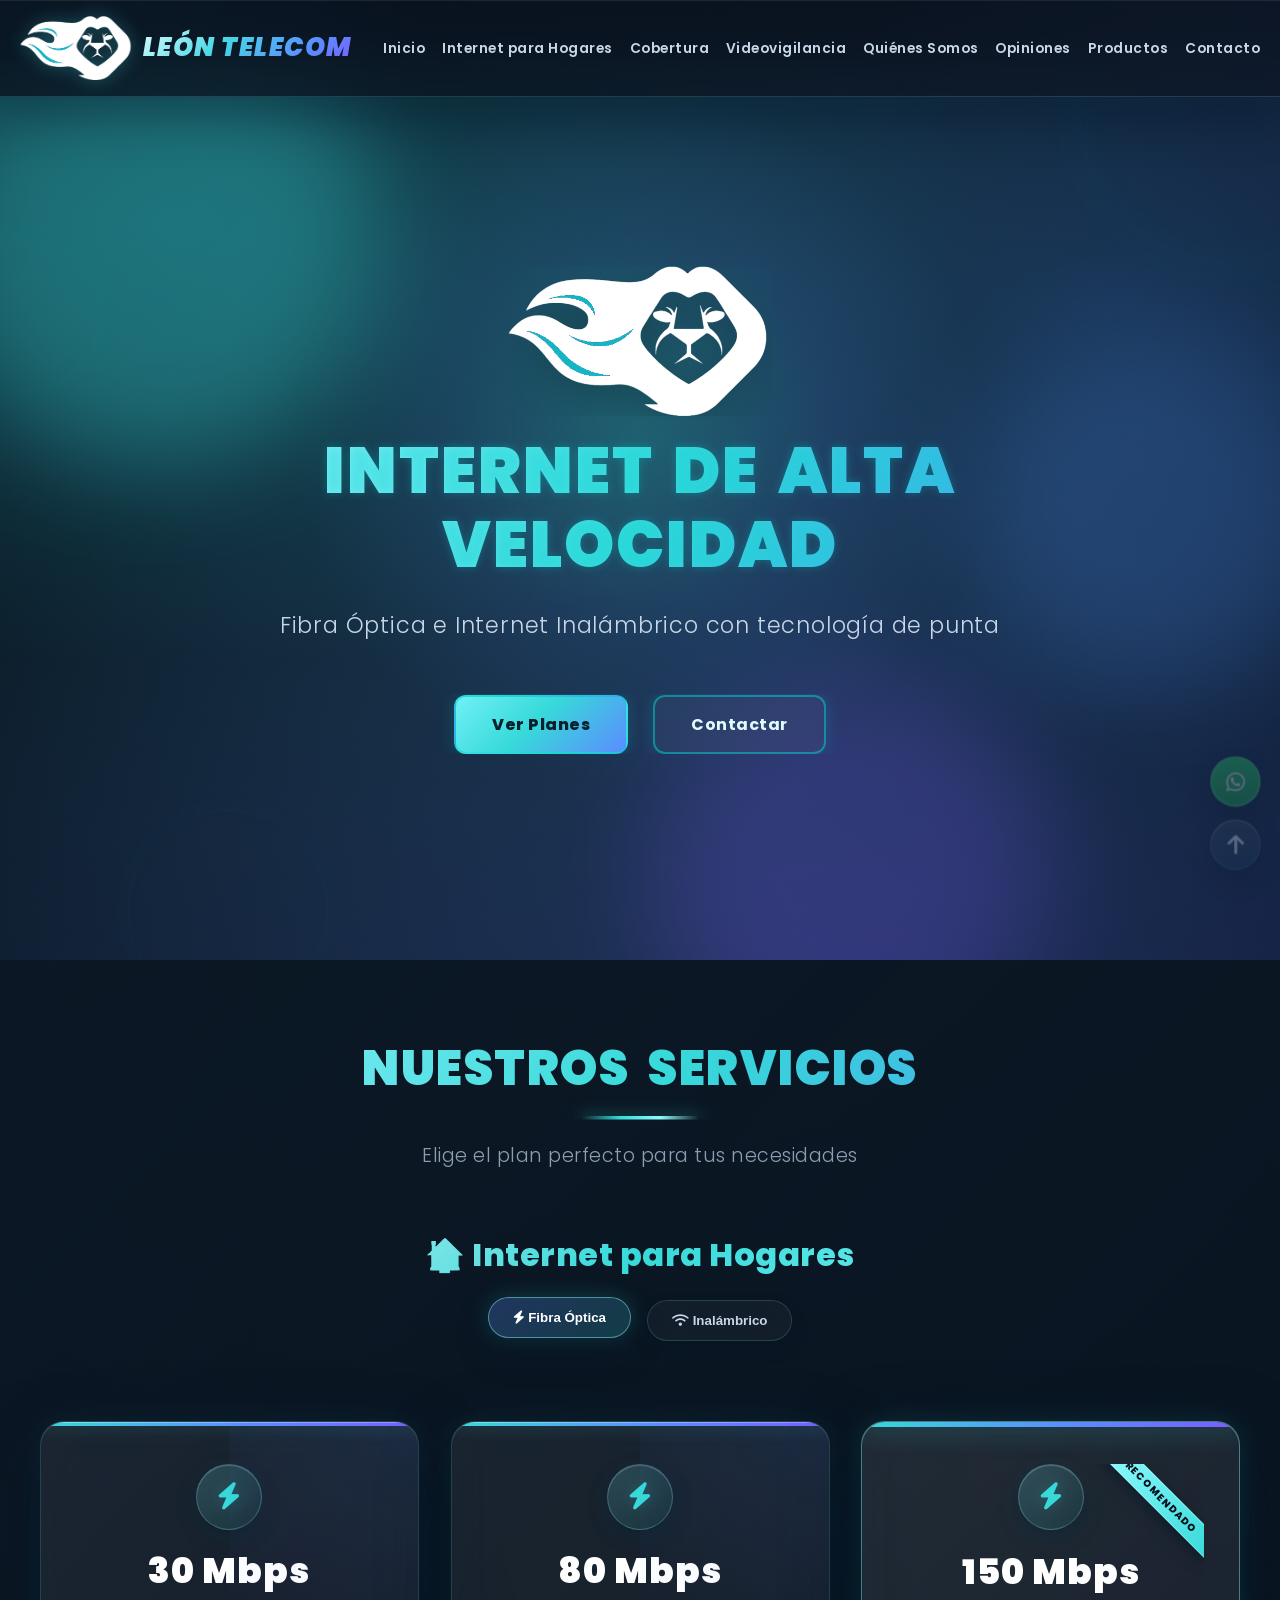
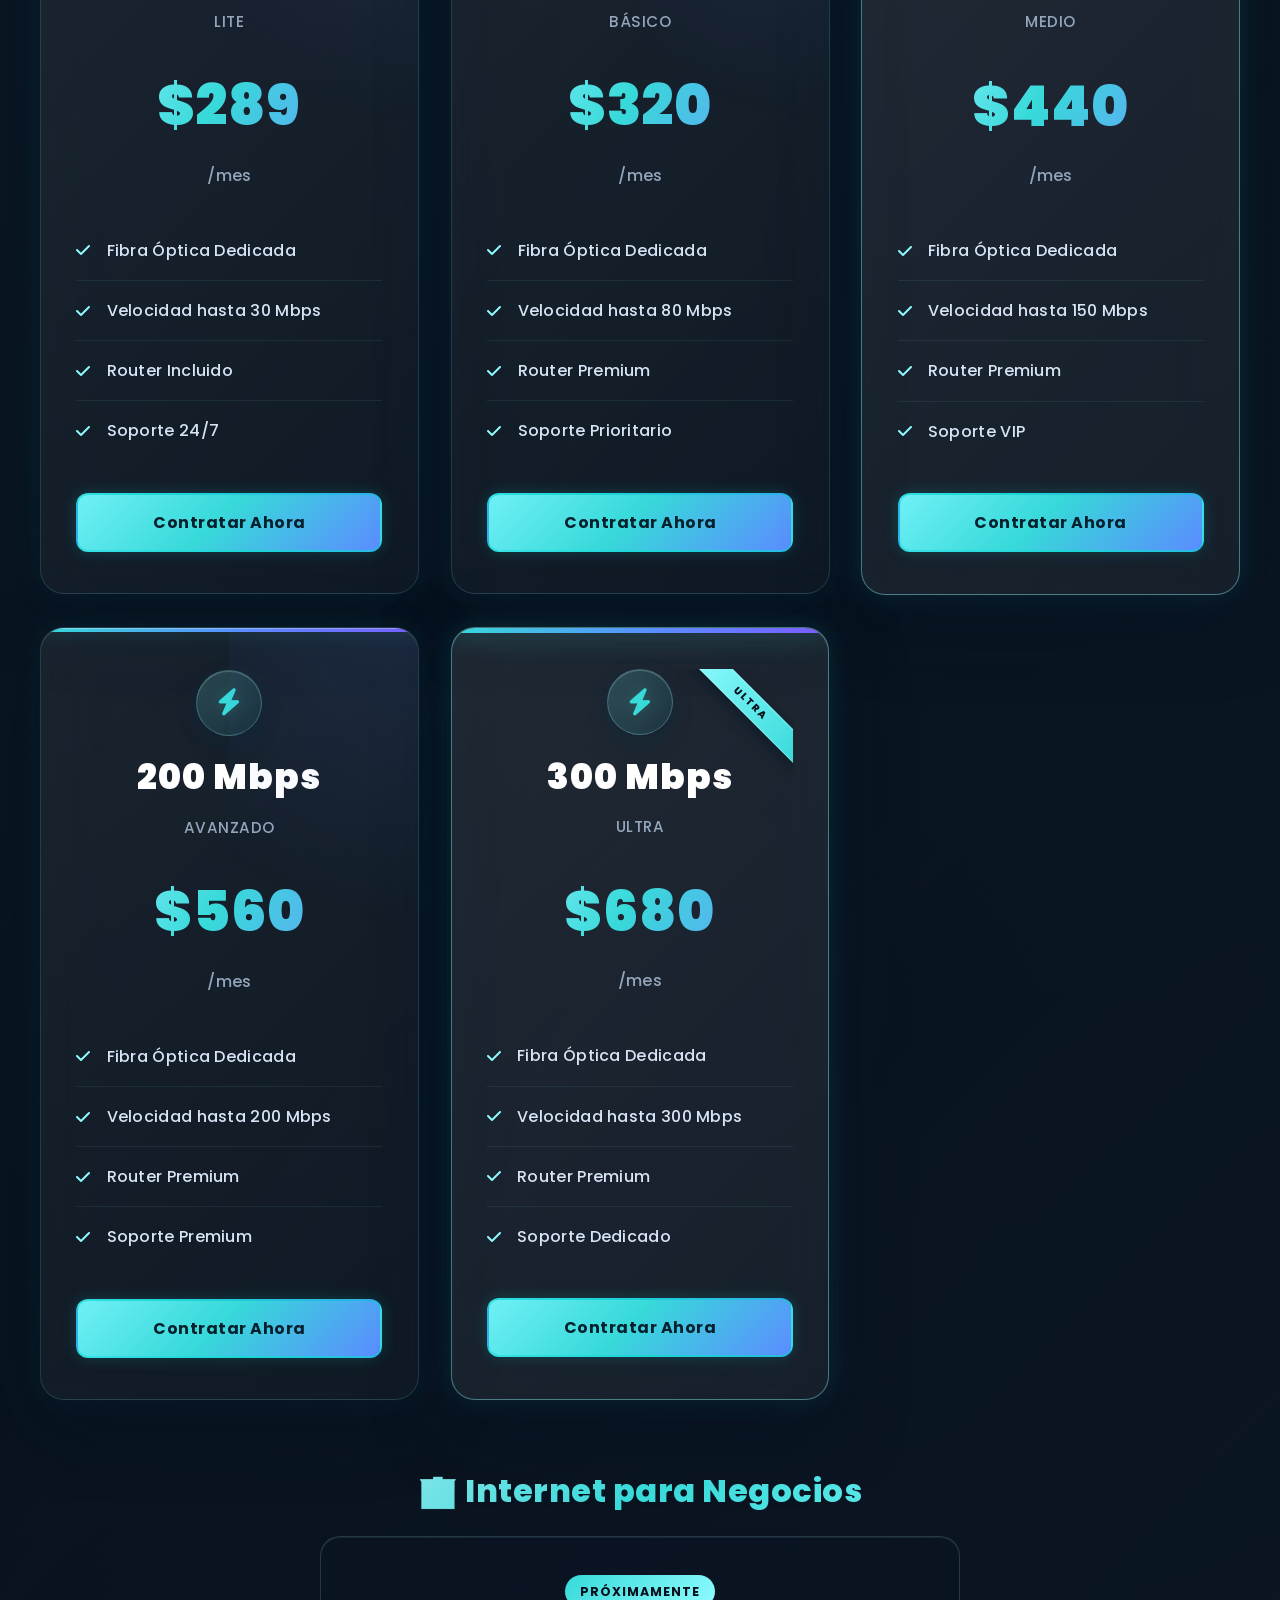
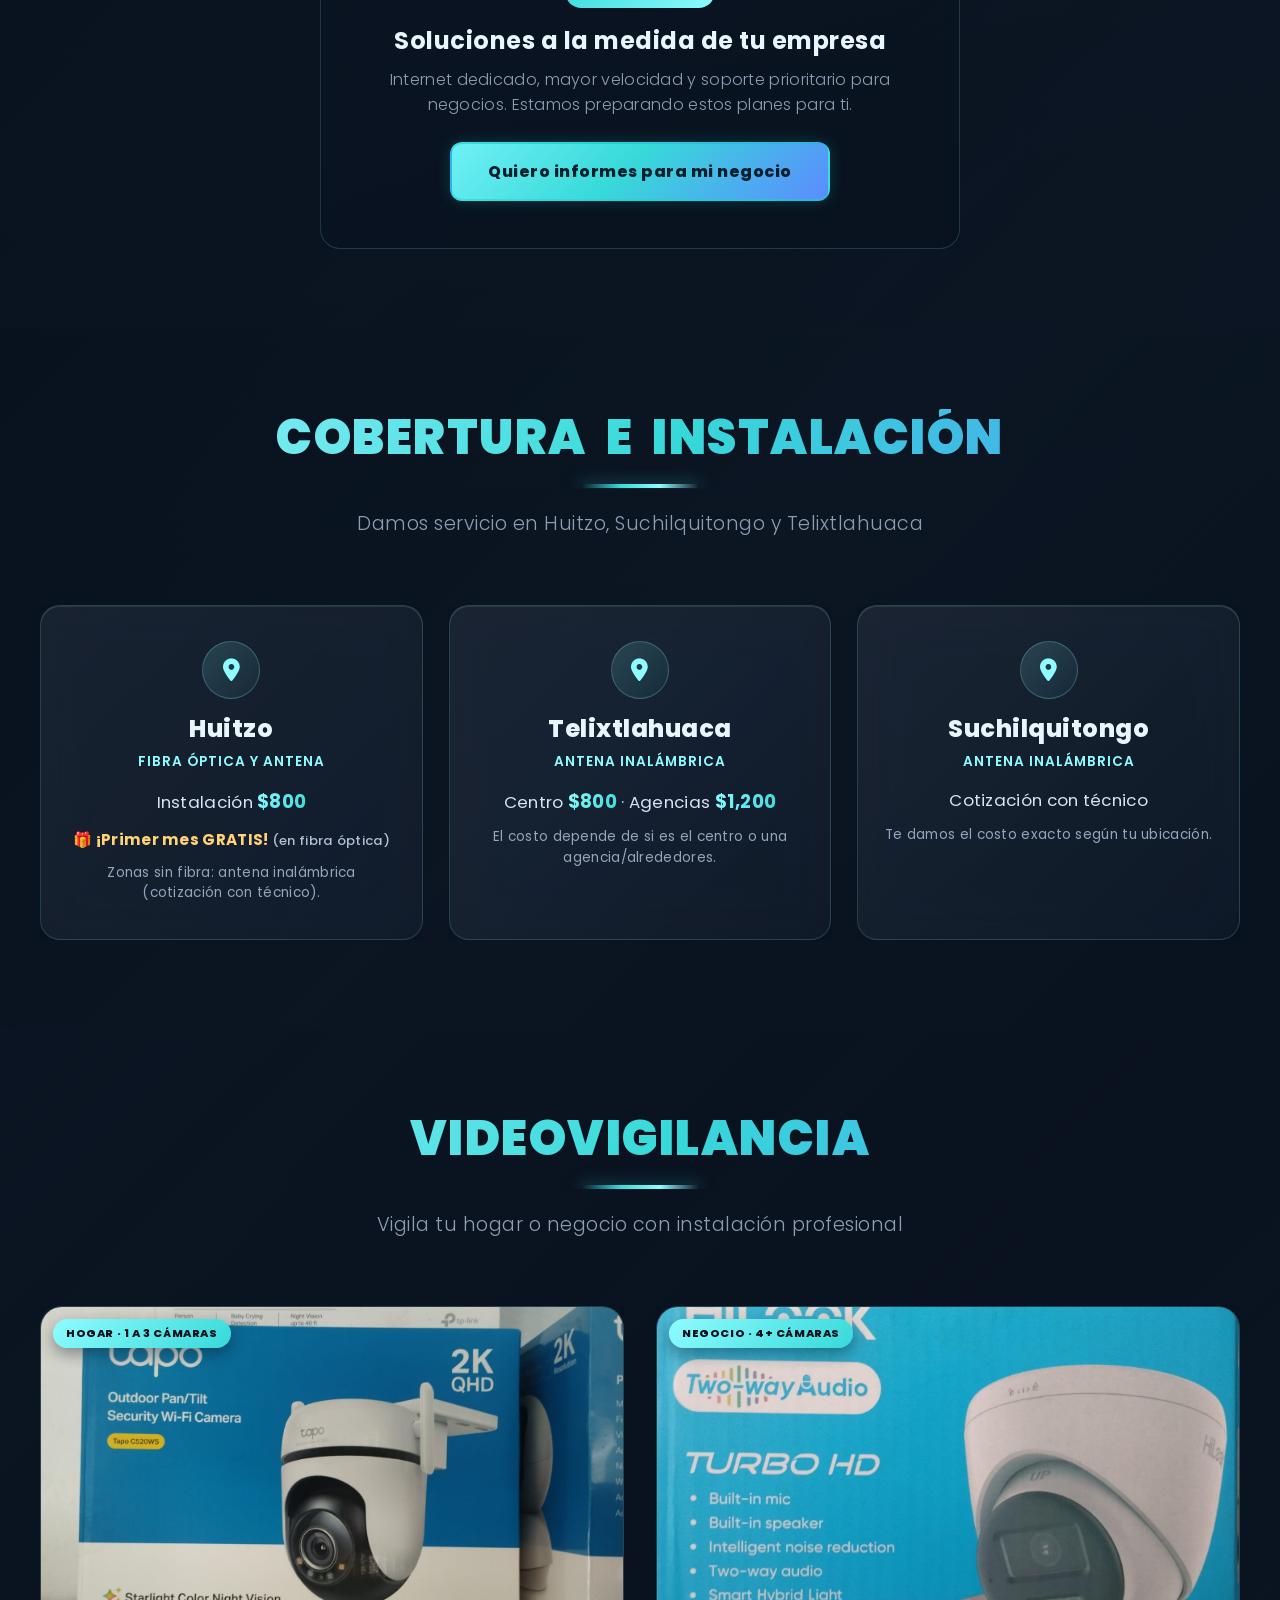
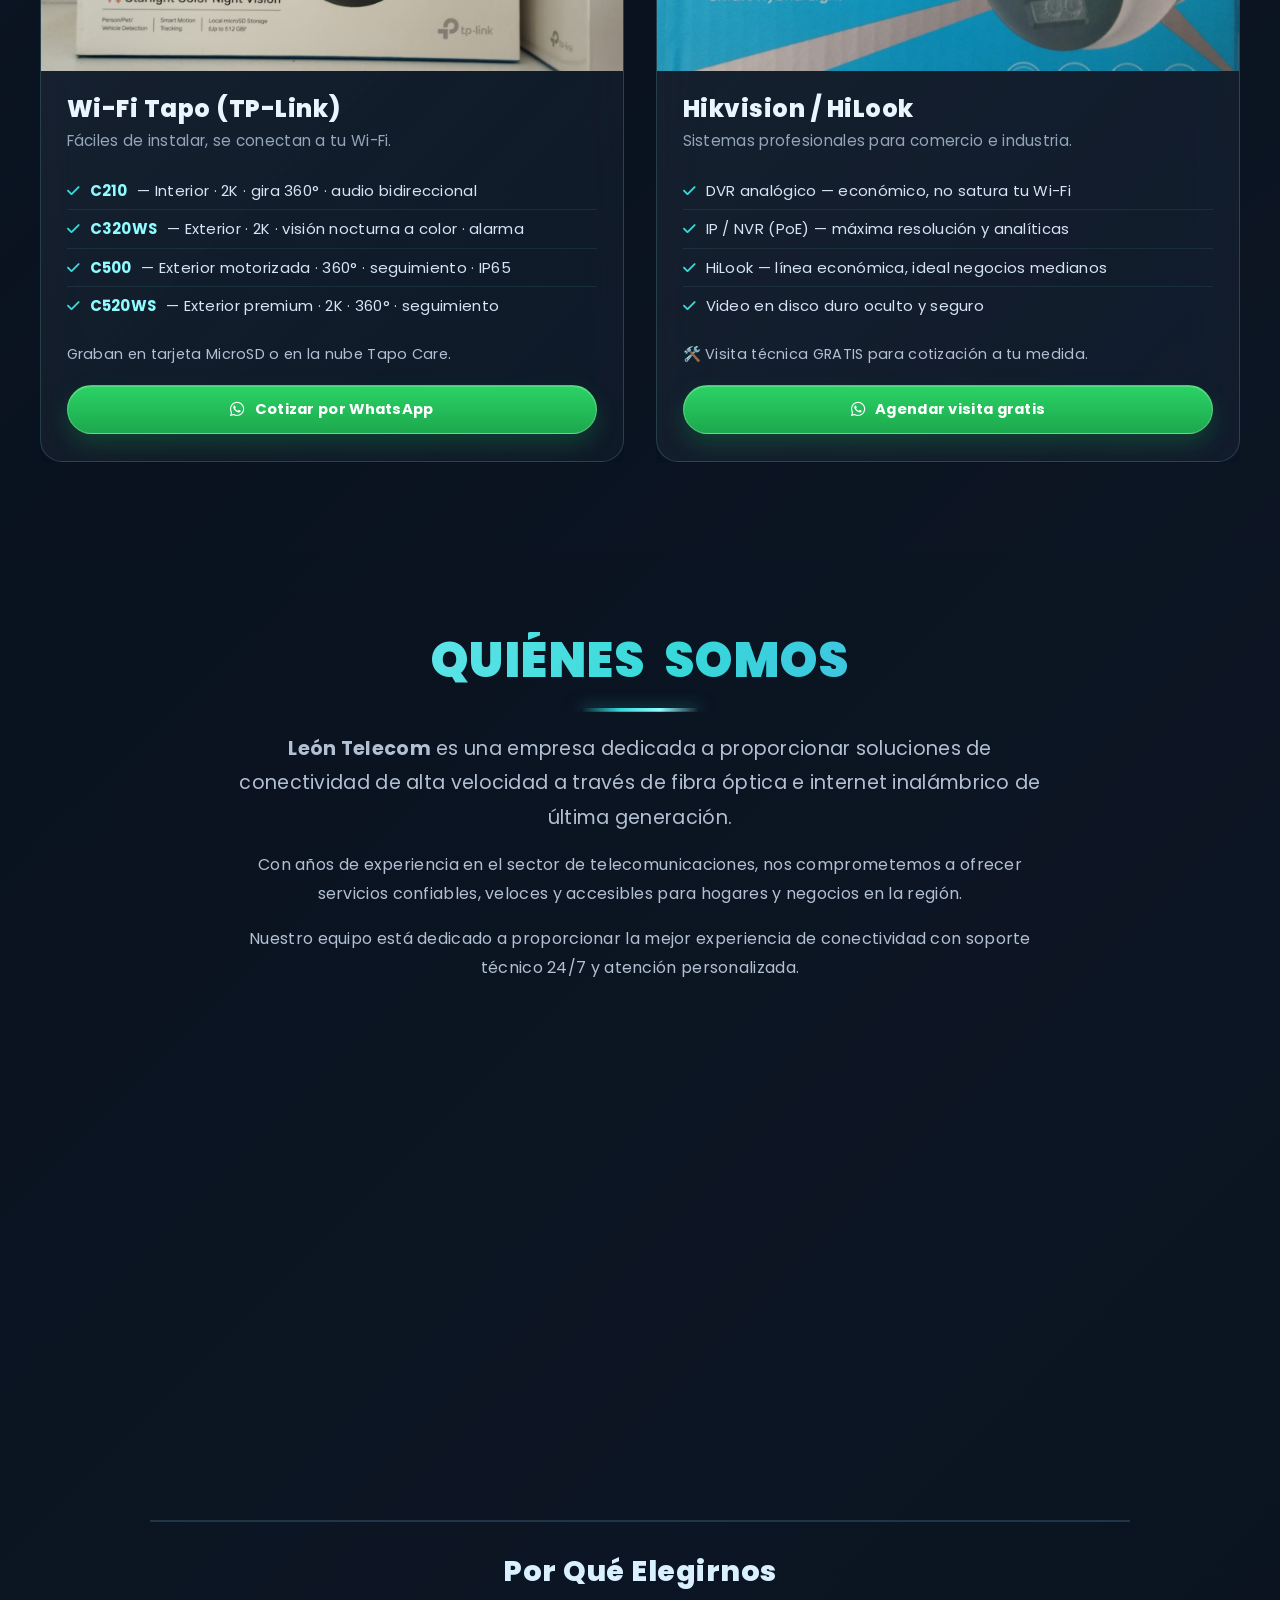
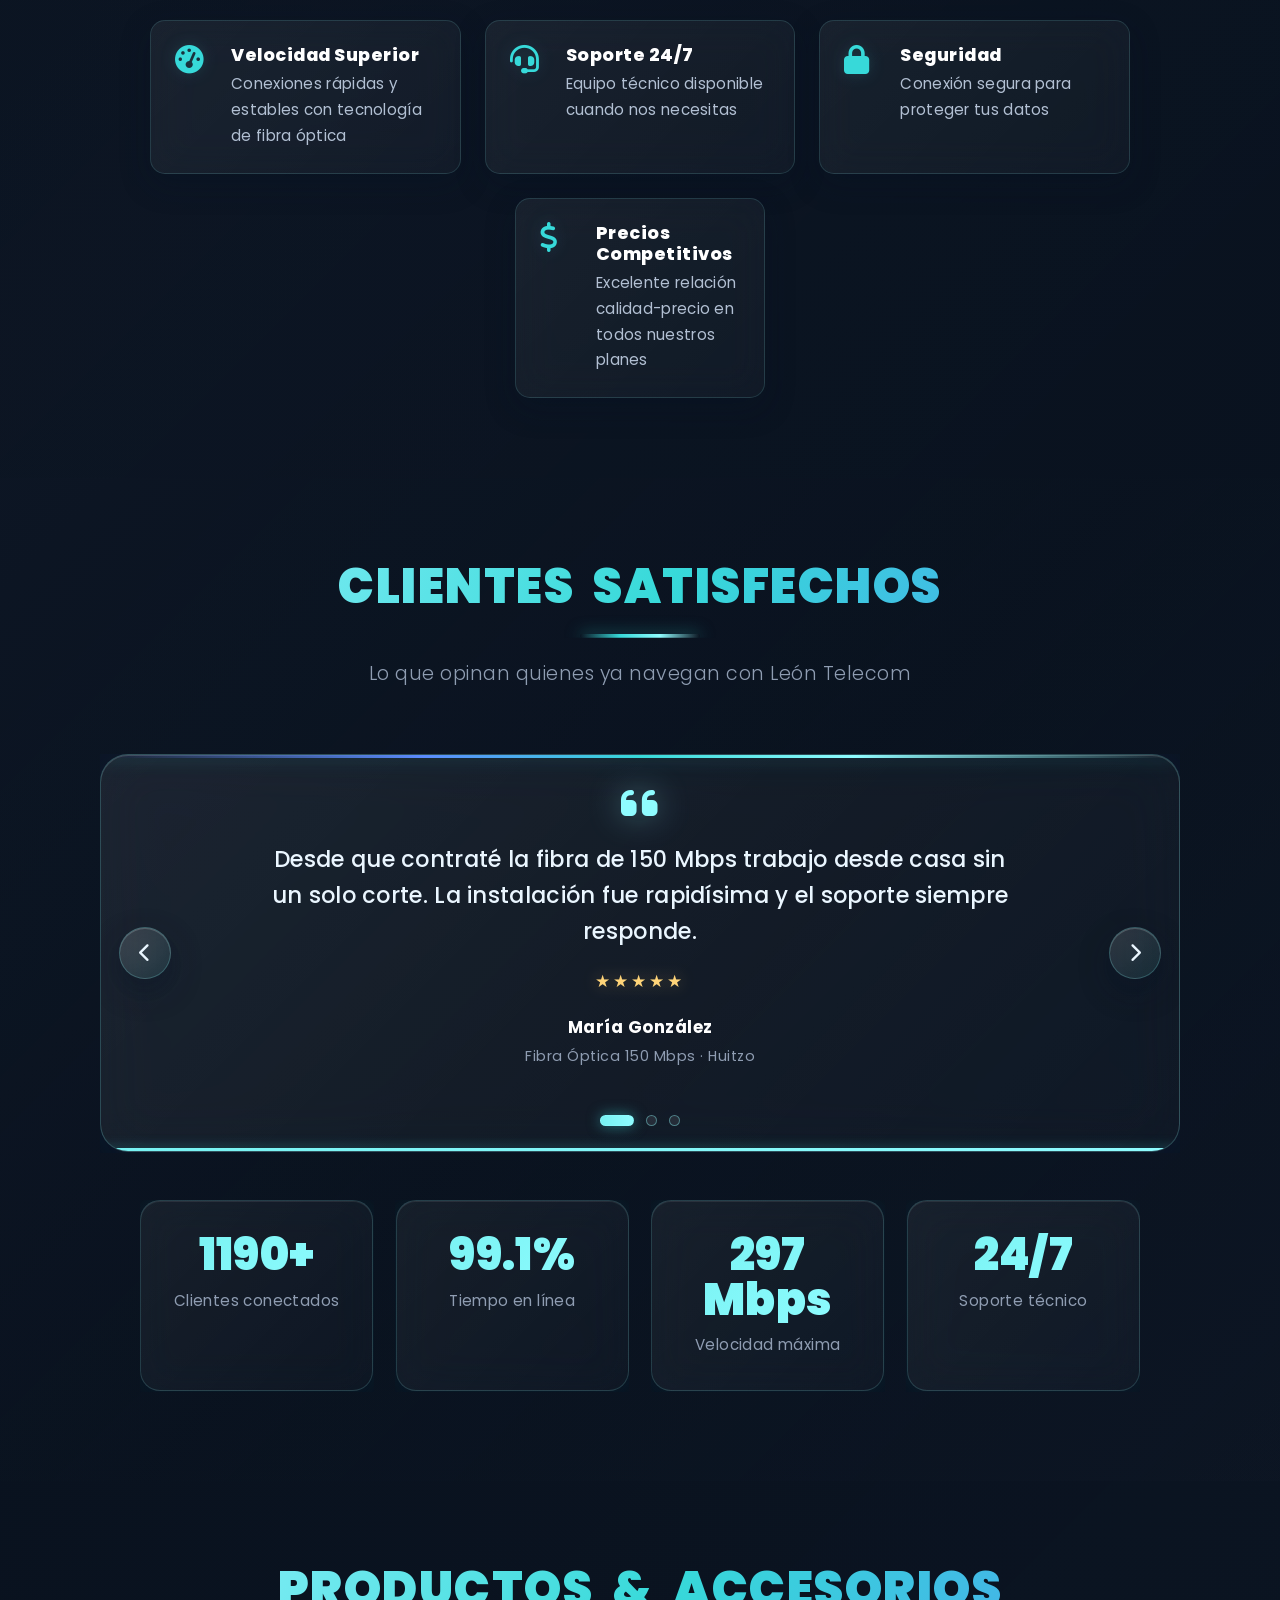
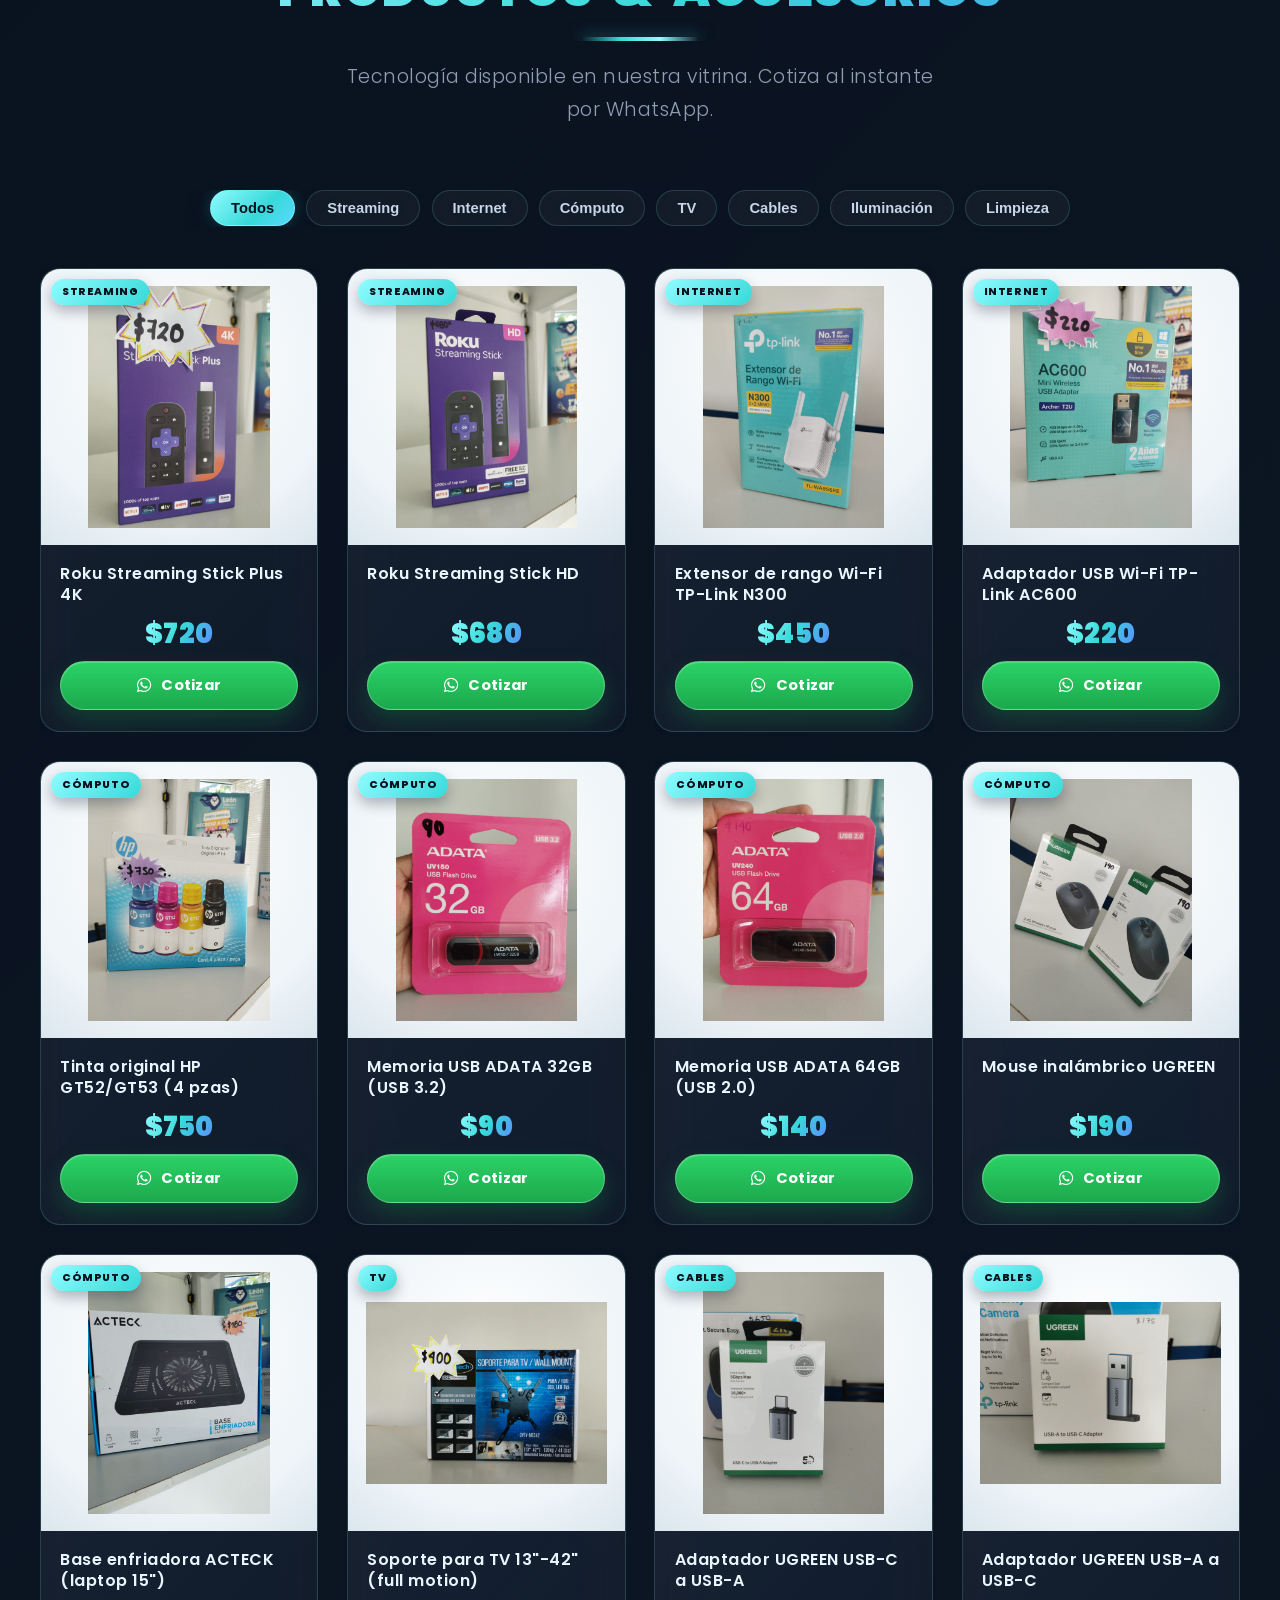
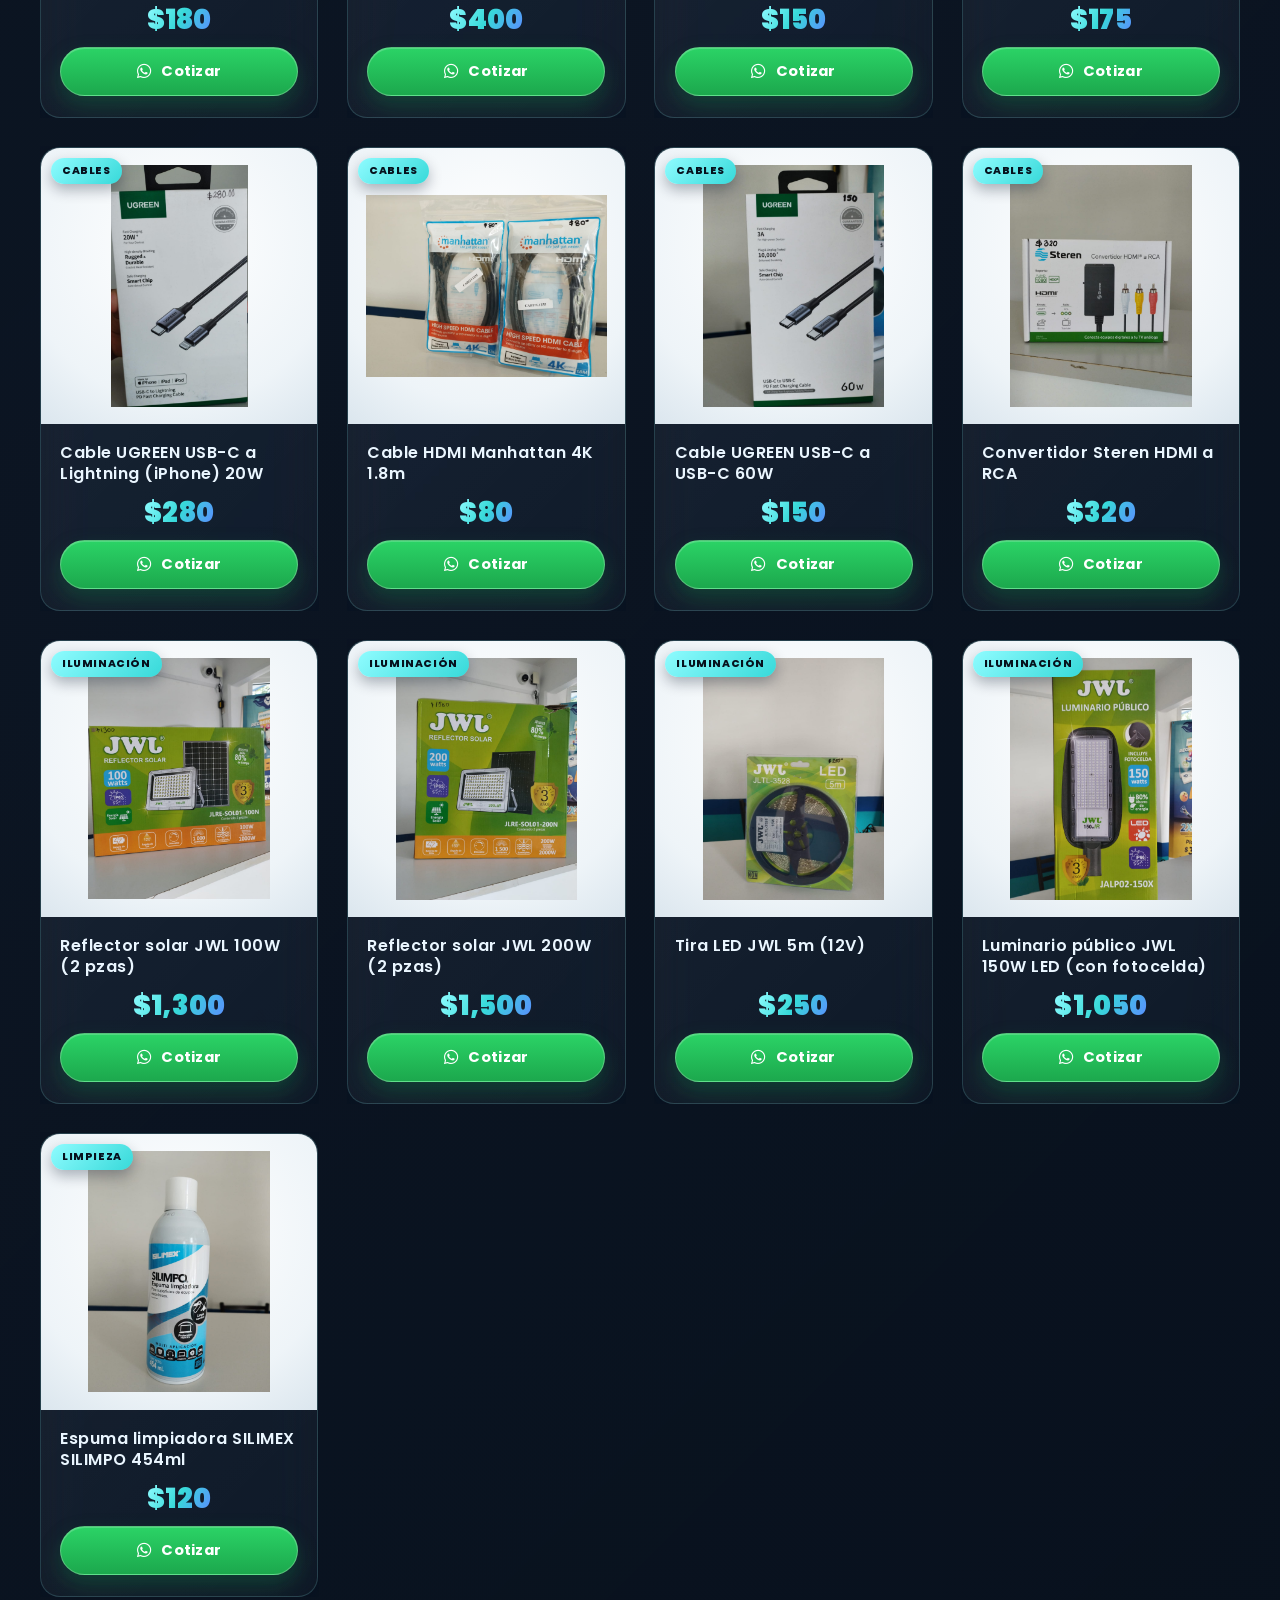
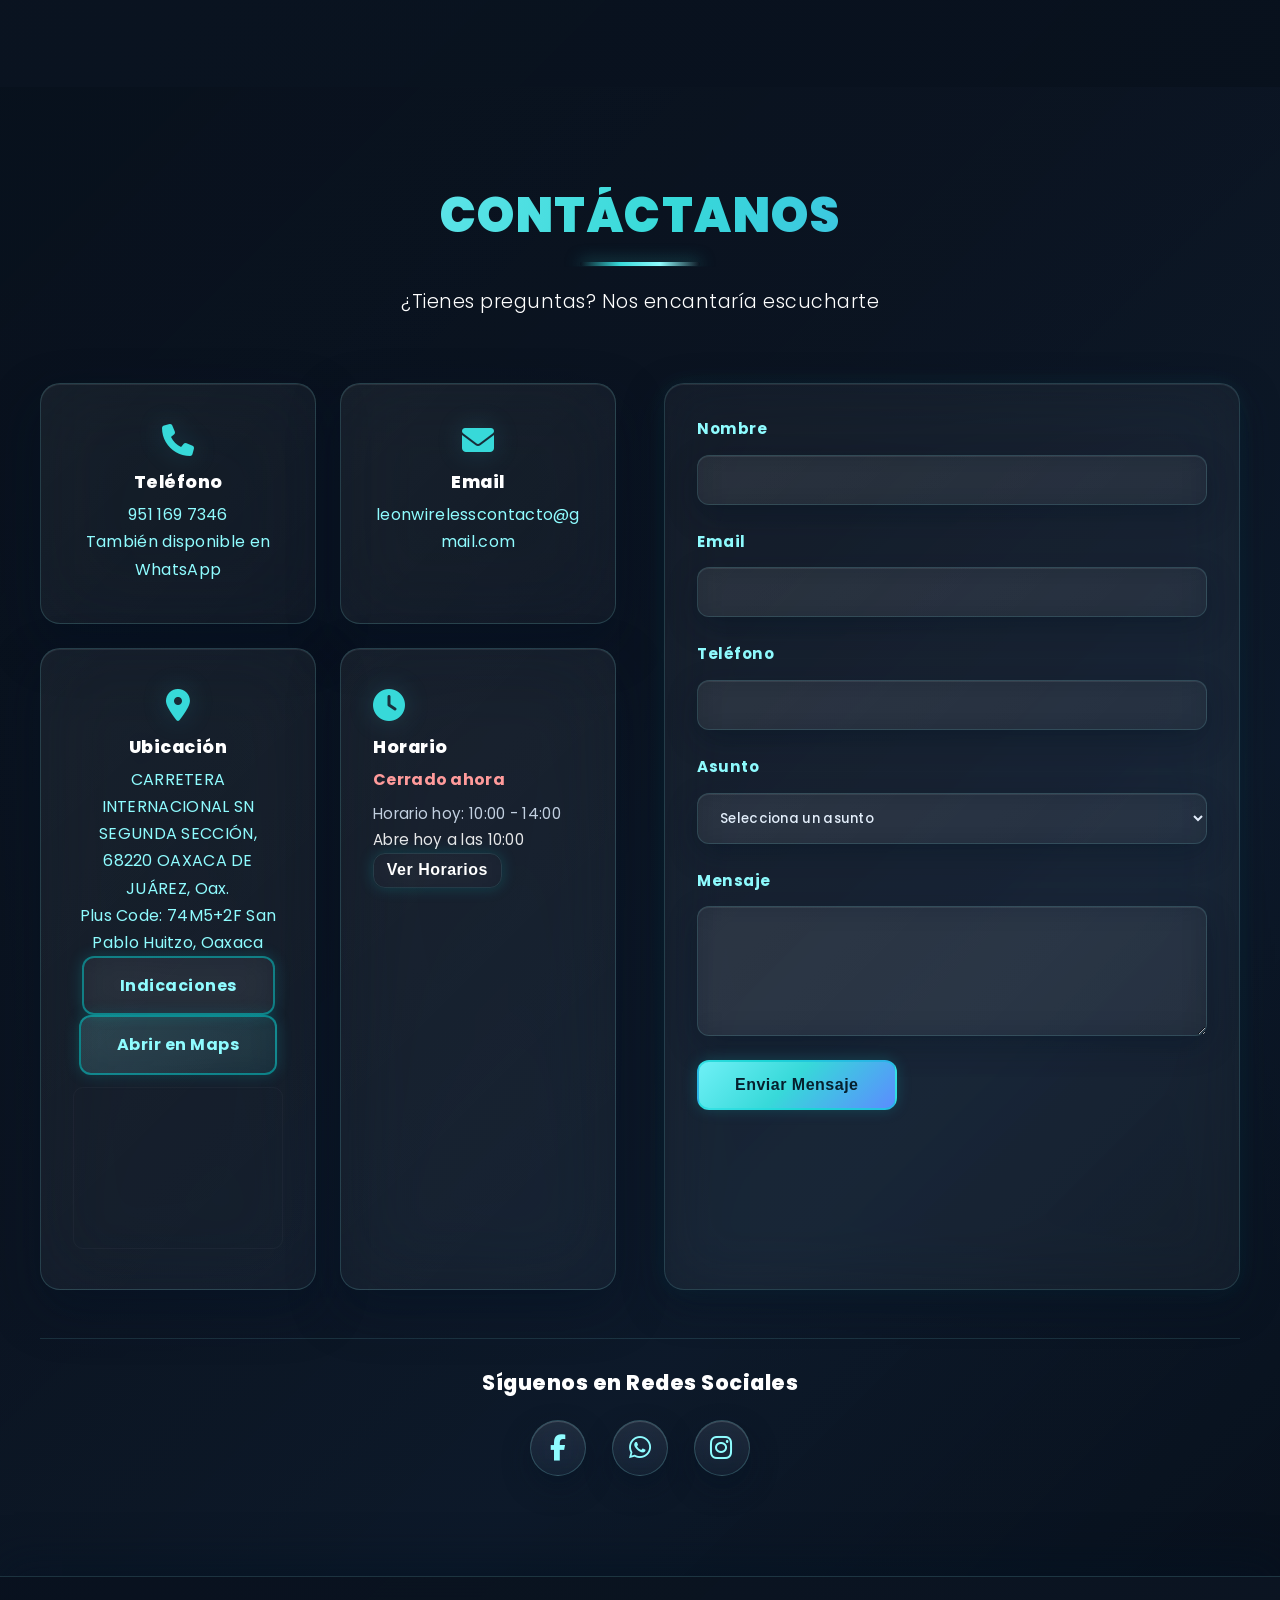
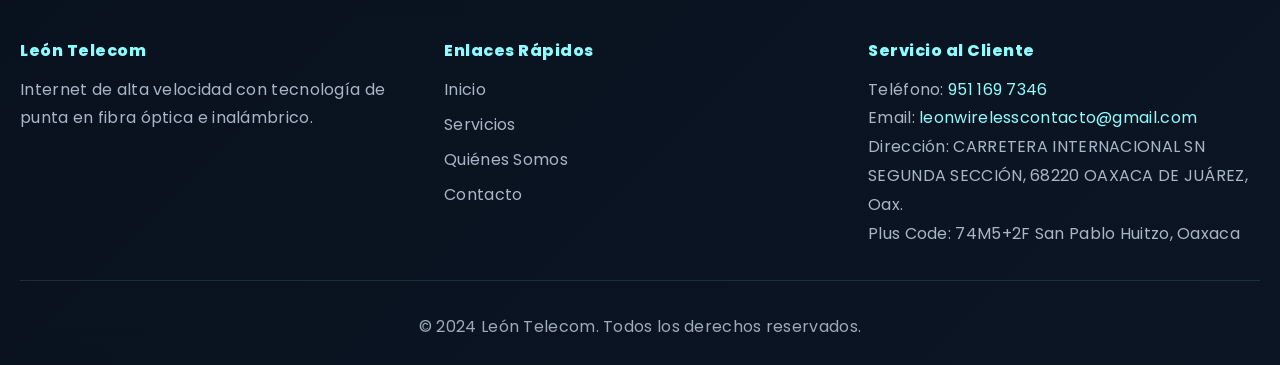
==== index.html @ eb18b5fa "web: mas juego de color — hero con glows teal/azul/violeta, aurora de pagina, 3er orbe azul, titulo " ====
<!DOCTYPE html>
<html lang="es">
<head>
    <meta charset="UTF-8">
    <meta name="facebook-domain-verification" content="z5836hkestef7e8h18mutwmfm19jlp" />
    <!-- Google tag (gtag.js) -->
    <script async src="https://www.googletagmanager.com/gtag/js?id=G-PN96D3S5YS"></script>
    <script>
      window.dataLayer = window.dataLayer || [];
      function gtag(){dataLayer.push(arguments);}
      gtag('js', new Date());
      gtag('config', 'G-PN96D3S5YS');
    </script>
    <meta name="viewport" content="width=device-width, initial-scale=1.0">
    <meta name="description" content="León Telecom — Internet de alta velocidad (fibra óptica e inalámbrico) en Huitzo, Suchilquitongo y Telixtlahuaca, Oaxaca. Soporte 24/7 y accesorios.">
    <meta name="keywords" content="internet, fibra óptica, inalámbrico, telecom, planes, servicios, Huitzo, Suchilquitongo, Telixtlahuaca, Oaxaca">
    <title>León Telecom - Fibra Óptica & Inalámbrico</title>
    <link rel="stylesheet" href="css/styles.css">
    <link rel="preconnect" href="https://fonts.googleapis.com">
    <link rel="preconnect" href="https://fonts.gstatic.com" crossorigin>
    <link href="https://fonts.googleapis.com/css2?family=Poppins:wght@300;400;500;600;700;800;900&family=Montserrat:wght@400;500;600;700;800;900&display=swap" rel="stylesheet">
    <link rel="stylesheet" href="css/animations.css">
    <link rel="stylesheet" href="css/premium.css?v=28">
    <link rel="stylesheet" href="css/realce.css?v=10">
    <link rel="stylesheet" href="https://cdnjs.cloudflare.com/ajax/libs/font-awesome/6.4.0/css/all.min.css">
    <!-- Favicon -->
    <link rel="icon" type="image/png" href="images/favicon.png?v=1">
    <link rel="apple-touch-icon" href="images/apple-touch-icon.png?v=1">

    <!-- Open Graph (vista previa en WhatsApp / Facebook) -->
    <meta property="og:type" content="website">
    <meta property="og:site_name" content="León Telecom">
    <meta property="og:title" content="León Telecom — Fibra Óptica e Internet Inalámbrico">
    <meta property="og:description" content="Internet de alta velocidad en Huitzo, Suchilquitongo y Telixtlahuaca: fibra óptica e inalámbrico, soporte 24/7 y accesorios. ¡Cotiza por WhatsApp!">
    <meta property="og:url" content="https://leontelecom.com/">
    <meta property="og:image" content="https://leontelecom.com/images/og-image.jpg?v=2">
    <meta property="og:image:width" content="1200">
    <meta property="og:image:height" content="630">
    <meta property="og:locale" content="es_MX">

    <!-- Twitter -->
    <meta name="twitter:card" content="summary_large_image">
    <meta name="twitter:title" content="León Telecom — Fibra Óptica e Internet Inalámbrico">
    <meta name="twitter:description" content="Internet de alta velocidad en Huitzo, Suchilquitongo y Telixtlahuaca: fibra óptica e inalámbrico, soporte 24/7 y accesorios.">
    <meta name="twitter:image" content="https://leontelecom.com/images/og-image.jpg?v=2">
</head>
<body>
    <!-- Barra de progreso de lectura -->
    <div class="scroll-progress" aria-hidden="true"></div>

    <!-- Navegación -->
    <nav class="navbar">
        <div class="container-nav">
            <div class="nav-brand">
                                <!-- Menu logo: león blanco (recoloreado) para que resalte sobre el fondo oscuro -->
                                <img src="images/logoleonblanco.png" alt="León Telecom" class="logo" id="siteLogo">
                                <!-- Fallback: keep vector file in assets/logo.svg if needed -->
                <span class="brand-text">León Telecom</span>
            </div>
            <button class="menu-toggle" id="menuToggle">
                <span></span>
                <span></span>
                <span></span>
            </button>
            <ul class="nav-menu" id="navMenu">
                <li><a href="#home" class="nav-link" data-section="home">Inicio</a></li>
                <li><a href="#servicios" class="nav-link" data-section="servicios">Internet para Hogares</a></li>
                <li><a href="#cobertura" class="nav-link" data-section="cobertura">Cobertura</a></li>
                <li><a href="#camaras" class="nav-link" data-section="camaras">Videovigilancia</a></li>
                <li><a href="#quienes-somos" class="nav-link" data-section="quienes-somos">Quiénes Somos</a></li>
                <li><a href="#testimonios" class="nav-link" data-section="testimonios">Opiniones</a></li>
                <li><a href="#productos" class="nav-link" data-section="productos">Productos</a></li>
                <li><a href="#contacto" class="nav-link" data-section="contacto">Contacto</a></li>
            </ul>
        </div>
    </nav>

    <!-- Hero Section -->
    <section id="home" class="section hero-section active">
        <div class="hero-content">
            <img src="images/logoleonblanco.png" alt="León Telecom" class="hero-logo" aria-hidden="true" data-reveal="zoom-in">
            <h1 class="hero-title" data-reveal="rise" data-reveal-delay="0.1s">Internet de Alta Velocidad</h1>
            <p class="hero-subtitle" data-reveal="fade-up" data-reveal-delay="0.3s">Fibra Óptica e Internet Inalámbrico con tecnología de punta</p>
            <div class="hero-buttons" data-reveal="fade-up" data-reveal-delay="0.45s">
                <a href="#servicios" class="btn btn-primary">Ver Planes</a>
                <a href="#contacto" class="btn btn-secondary">Contactar</a>
            </div>
        </div>
        <div class="hero-background">
            <div class="floating-element floating-1"></div>
            <div class="floating-element floating-2"></div>
            <div class="floating-element floating-3"></div>
        </div>
    </section>

    <!-- Servicios Section -->
    <section id="servicios" class="section servicios-section">
        <div class="container">
            <h2 class="section-title" data-reveal="rise">Nuestros Servicios</h2>
            <p class="section-subtitle" data-reveal="fade-up" data-reveal-delay="0.15s">Elige el plan perfecto para tus necesidades</p>

            <h3 class="svc-group-title" data-reveal="rise">🏠 Internet para Hogares</h3>

            <!-- Tabs para tipos de servicio -->
            <div class="service-tabs">
                <button class="tab-btn active" data-tab="fibra">
                    <i class="fas fa-bolt"></i> Fibra Óptica
                </button>
                <button class="tab-btn" data-tab="inalambrico">
                    <i class="fas fa-wifi"></i> Inalámbrico
                </button>
            </div>

            <!-- Planes Inalámbricos -->
            <div class="tab-content" id="inalambrico">
                <div class="planes-grid">
                    <div class="plan-card">
                        <div class="plan-header">
                            <i class="fas fa-signal"></i>
                            <h3>15 Mbps</h3>
                        </div>
                        <p class="plan-subtitle">Internet Inalámbrico</p>
                        <div class="plan-price">$290</div>
                        <p class="plan-period">/mes</p>
                        <ul class="plan-features">
                            <li><i class="fas fa-check"></i> Internet Ilimitado</li>
                            <li><i class="fas fa-check"></i> Con Antena</li>
                            <li><i class="fas fa-check"></i> Velocidad hasta 15 Mbps</li>
                            <li><i class="fas fa-check"></i> Soporte 24/7</li>
                        </ul>
                        <a href="https://wa.me/529511697346?text=Hola%20%F0%9F%91%8B%2C%20vi%20el%20plan%20Internet%20Inal%C3%A1mbrico%20de%2015%20Mbps%20(%24290%2Fmes)%20en%20su%20p%C3%A1gina%20web%20y%20me%20gustar%C3%ADa%20contratarlo.%20%C2%BFMe%20ayudan%3F" class="btn btn-plan" target="_blank" rel="noopener noreferrer">Contratar Ahora</a>
                    </div>

                    <div class="plan-card featured">
                        <div class="ribbon-box"><span class="badge">Popular</span></div>
                        <div class="plan-header">
                            <i class="fas fa-signal"></i>
                            <h3>20 Mbps</h3>
                        </div>
                        <p class="plan-subtitle">Internet Inalámbrico</p>
                        <div class="plan-price">$340</div>
                        <p class="plan-period">/mes</p>
                        <ul class="plan-features">
                            <li><i class="fas fa-check"></i> Internet Ilimitado</li>
                            <li><i class="fas fa-check"></i> Con Antena</li>
                            <li><i class="fas fa-check"></i> Velocidad hasta 20 Mbps</li>
                            <li><i class="fas fa-check"></i> Soporte Prioritario</li>
                        </ul>
                        <a href="https://wa.me/529511697346?text=Hola%20%F0%9F%91%8B%2C%20vi%20el%20plan%20Internet%20Inal%C3%A1mbrico%20de%2020%20Mbps%20(%24340%2Fmes)%20en%20su%20p%C3%A1gina%20web%20y%20me%20gustar%C3%ADa%20contratarlo.%20%C2%BFMe%20ayudan%3F" class="btn btn-plan" target="_blank" rel="noopener noreferrer">Contratar Ahora</a>
                    </div>

                    <div class="plan-card">
                        <div class="plan-header">
                            <i class="fas fa-signal"></i>
                            <h3>30 Mbps</h3>
                        </div>
                        <p class="plan-subtitle">Internet Inalámbrico</p>
                        <div class="plan-price">$440</div>
                        <p class="plan-period">/mes</p>
                        <ul class="plan-features">
                            <li><i class="fas fa-check"></i> Internet Ilimitado</li>
                            <li><i class="fas fa-check"></i> Con Antena</li>
                            <li><i class="fas fa-check"></i> Velocidad hasta 30 Mbps</li>
                            <li><i class="fas fa-check"></i> Soporte VIP</li>
                        </ul>
                        <a href="https://wa.me/529511697346?text=Hola%20%F0%9F%91%8B%2C%20vi%20el%20plan%20Internet%20Inal%C3%A1mbrico%20de%2030%20Mbps%20(%24440%2Fmes)%20en%20su%20p%C3%A1gina%20web%20y%20me%20gustar%C3%ADa%20contratarlo.%20%C2%BFMe%20ayudan%3F" class="btn btn-plan" target="_blank" rel="noopener noreferrer">Contratar Ahora</a>
                    </div>
                </div>
            </div>

            <!-- Planes Fibra Óptica -->
            <div class="tab-content active" id="fibra">
                <div class="planes-grid">
                    <div class="plan-card">
                        <div class="plan-header">
                            <i class="fas fa-bolt"></i>
                            <h3>30 Mbps</h3>
                        </div>
                        <p class="plan-subtitle">LITE</p>
                        <div class="plan-price">$289</div>
                        <p class="plan-period">/mes</p>
                        <ul class="plan-features">
                            <li><i class="fas fa-check"></i> Fibra Óptica Dedicada</li>
                            <li><i class="fas fa-check"></i> Velocidad hasta 30 Mbps</li>
                            <li><i class="fas fa-check"></i> Router Incluido</li>
                            <li><i class="fas fa-check"></i> Soporte 24/7</li>
                        </ul>
                        <a href="https://wa.me/529511697346?text=Hola%20%F0%9F%91%8B%2C%20vi%20el%20plan%20Fibra%20%C3%93ptica%20LITE%20de%2030%20Mbps%20(%24289%2Fmes)%20en%20su%20p%C3%A1gina%20web%20y%20me%20gustar%C3%ADa%20contratarlo.%20%C2%BFMe%20ayudan%3F" class="btn btn-plan" target="_blank" rel="noopener noreferrer">Contratar Ahora</a>
                    </div>

                    <div class="plan-card">
                        <div class="plan-header">
                            <i class="fas fa-bolt"></i>
                            <h3>80 Mbps</h3>
                        </div>
                        <p class="plan-subtitle">BÁSICO</p>
                        <div class="plan-price">$320</div>
                        <p class="plan-period">/mes</p>
                        <ul class="plan-features">
                            <li><i class="fas fa-check"></i> Fibra Óptica Dedicada</li>
                            <li><i class="fas fa-check"></i> Velocidad hasta 80 Mbps</li>
                            <li><i class="fas fa-check"></i> Router Premium</li>
                            <li><i class="fas fa-check"></i> Soporte Prioritario</li>
                        </ul>
                        <a href="https://wa.me/529511697346?text=Hola%20%F0%9F%91%8B%2C%20vi%20el%20plan%20Fibra%20%C3%93ptica%20B%C3%81SICO%20de%2080%20Mbps%20(%24320%2Fmes)%20en%20su%20p%C3%A1gina%20web%20y%20me%20gustar%C3%ADa%20contratarlo.%20%C2%BFMe%20ayudan%3F" class="btn btn-plan" target="_blank" rel="noopener noreferrer">Contratar Ahora</a>
                    </div>

                    <div class="plan-card featured">
                        <div class="ribbon-box"><span class="badge">Recomendado</span></div>
                        <div class="plan-header">
                            <i class="fas fa-bolt"></i>
                            <h3>150 Mbps</h3>
                        </div>
                        <p class="plan-subtitle">MEDIO</p>
                        <div class="plan-price">$440</div>
                        <p class="plan-period">/mes</p>
                        <ul class="plan-features">
                            <li><i class="fas fa-check"></i> Fibra Óptica Dedicada</li>
                            <li><i class="fas fa-check"></i> Velocidad hasta 150 Mbps</li>
                            <li><i class="fas fa-check"></i> Router Premium</li>
                            <li><i class="fas fa-check"></i> Soporte VIP</li>
                        </ul>
                        <a href="https://wa.me/529511697346?text=Hola%20%F0%9F%91%8B%2C%20vi%20el%20plan%20Fibra%20%C3%93ptica%20MEDIO%20de%20150%20Mbps%20(%24440%2Fmes)%20en%20su%20p%C3%A1gina%20web%20y%20me%20gustar%C3%ADa%20contratarlo.%20%C2%BFMe%20ayudan%3F" class="btn btn-plan" target="_blank" rel="noopener noreferrer">Contratar Ahora</a>
                    </div>

                    <div class="plan-card">
                        <div class="plan-header">
                            <i class="fas fa-bolt"></i>
                            <h3>200 Mbps</h3>
                        </div>
                        <p class="plan-subtitle">AVANZADO</p>
                        <div class="plan-price">$560</div>
                        <p class="plan-period">/mes</p>
                        <ul class="plan-features">
                            <li><i class="fas fa-check"></i> Fibra Óptica Dedicada</li>
                            <li><i class="fas fa-check"></i> Velocidad hasta 200 Mbps</li>
                            <li><i class="fas fa-check"></i> Router Premium</li>
                            <li><i class="fas fa-check"></i> Soporte Premium</li>
                        </ul>
                        <a href="https://wa.me/529511697346?text=Hola%20%F0%9F%91%8B%2C%20vi%20el%20plan%20Fibra%20%C3%93ptica%20AVANZADO%20de%20200%20Mbps%20(%24560%2Fmes)%20en%20su%20p%C3%A1gina%20web%20y%20me%20gustar%C3%ADa%20contratarlo.%20%C2%BFMe%20ayudan%3F" class="btn btn-plan" target="_blank" rel="noopener noreferrer">Contratar Ahora</a>
                    </div>

                    <div class="plan-card featured">
                        <div class="ribbon-box"><span class="badge">Ultra</span></div>
                        <div class="plan-header">
                            <i class="fas fa-bolt"></i>
                            <h3>300 Mbps</h3>
                        </div>
                        <p class="plan-subtitle">ULTRA</p>
                        <div class="plan-price">$680</div>
                        <p class="plan-period">/mes</p>
                        <ul class="plan-features">
                            <li><i class="fas fa-check"></i> Fibra Óptica Dedicada</li>
                            <li><i class="fas fa-check"></i> Velocidad hasta 300 Mbps</li>
                            <li><i class="fas fa-check"></i> Router Premium</li>
                            <li><i class="fas fa-check"></i> Soporte Dedicado</li>
                        </ul>
                        <a href="https://wa.me/529511697346?text=Hola%20%F0%9F%91%8B%2C%20vi%20el%20plan%20Fibra%20%C3%93ptica%20ULTRA%20de%20300%20Mbps%20(%24680%2Fmes)%20en%20su%20p%C3%A1gina%20web%20y%20me%20gustar%C3%ADa%20contratarlo.%20%C2%BFMe%20ayudan%3F" class="btn btn-plan" target="_blank" rel="noopener noreferrer">Contratar Ahora</a>
                    </div>
                </div>
            </div>

            <h3 class="svc-group-title" data-reveal="rise">🏢 Internet para Negocios</h3>
            <div class="negocios-soon" id="negociosPlaceholder" data-reveal="rise">
                <span class="badge-soon">Próximamente</span>
                <h4>Soluciones a la medida de tu empresa</h4>
                <p>Internet dedicado, mayor velocidad y soporte prioritario para negocios. Estamos preparando estos planes para ti.</p>
                <a href="https://wa.me/529511697346?text=Hola%20%F0%9F%91%8B%2C%20me%20interesa%20Internet%20para%20Negocios%20de%20Le%C3%B3n%20Telecom.%20%C2%BFMe%20dan%20informes%3F" class="btn btn-primary" target="_blank" rel="noopener noreferrer">Quiero informes para mi negocio</a>
            </div>
            <div class="planes-grid" id="negociosGrid" style="display:none"></div>
        </div>
    </section>

    <!-- Cobertura e Instalación -->
    <section id="cobertura" class="section cobertura-section">
        <div class="container">
            <h2 class="section-title" data-reveal="rise">Cobertura e Instalación</h2>
            <p class="section-subtitle" data-reveal="rise">Damos servicio en Huitzo, Suchilquitongo y Telixtlahuaca</p>
            <div class="zonas-grid">
                <div class="zona-card" data-reveal="rise" data-reveal-delay="0s">
                    <div class="zona-icon"><i class="fas fa-map-marker-alt"></i></div>
                    <h3>Huitzo</h3>
                    <p class="zona-tipo">Fibra óptica y antena</p>
                    <p class="zona-costo">Instalación <strong>$800</strong></p>
                    <p class="zona-promo">🎁 ¡Primer mes GRATIS! <span>(en fibra óptica)</span></p>
                    <p class="zona-nota">Zonas sin fibra: antena inalámbrica (cotización con técnico).</p>
                </div>
                <div class="zona-card" data-reveal="rise" data-reveal-delay="0.08s">
                    <div class="zona-icon"><i class="fas fa-map-marker-alt"></i></div>
                    <h3>Telixtlahuaca</h3>
                    <p class="zona-tipo">Antena inalámbrica</p>
                    <p class="zona-costo">Centro <strong>$800</strong> · Agencias <strong>$1,200</strong></p>
                    <p class="zona-nota">El costo depende de si es el centro o una agencia/alrededores.</p>
                </div>
                <div class="zona-card" data-reveal="rise" data-reveal-delay="0.16s">
                    <div class="zona-icon"><i class="fas fa-map-marker-alt"></i></div>
                    <h3>Suchilquitongo</h3>
                    <p class="zona-tipo">Antena inalámbrica</p>
                    <p class="zona-costo">Cotización con técnico</p>
                    <p class="zona-nota">Te damos el costo exacto según tu ubicación.</p>
                </div>
            </div>
        </div>
    </section>

    <!-- Videovigilancia -->
    <section id="camaras" class="section camaras-section">
        <div class="container">
            <h2 class="section-title" data-reveal="rise">Videovigilancia</h2>
            <p class="section-subtitle" data-reveal="rise">Vigila tu hogar o negocio con instalación profesional</p>
            <div class="camaras-grid">
                <article class="camera-card" data-reveal="rise">
                    <div class="camera-img">
                        <img src="images/cameras/tapoo2kcamera.jpeg" alt="Cámaras Wi-Fi Tapo TP-Link" loading="lazy">
                        <span class="camera-tag">Hogar · 1 a 3 cámaras</span>
                    </div>
                    <div class="camera-body">
                        <h3>Wi-Fi Tapo (TP-Link)</h3>
                        <p class="camera-sub">Fáciles de instalar, se conectan a tu Wi-Fi.</p>
                        <ul class="camera-features">
                            <li><i class="fas fa-check"></i> <strong>C210</strong> — Interior · 2K · gira 360° · audio bidireccional</li>
                            <li><i class="fas fa-check"></i> <strong>C320WS</strong> — Exterior · 2K · visión nocturna a color · alarma</li>
                            <li><i class="fas fa-check"></i> <strong>C500</strong> — Exterior motorizada · 360° · seguimiento · IP65</li>
                            <li><i class="fas fa-check"></i> <strong>C520WS</strong> — Exterior premium · 2K · 360° · seguimiento</li>
                        </ul>
                        <p class="camera-note">Graban en tarjeta MicroSD o en la nube Tapo Care.</p>
                        <a href="https://wa.me/529511697346?text=Hola%2C%20me%20interesan%20las%20c%C3%A1maras%20Wi-Fi%20Tapo.%20%C2%BFMe%20pueden%20cotizar%3F" class="btn-product" target="_blank" rel="noopener noreferrer"><i class="fab fa-whatsapp" aria-hidden="true"></i> Cotizar por WhatsApp</a>
                    </div>
                </article>
                <article class="camera-card" data-reveal="rise" data-reveal-delay="0.1s">
                    <div class="camera-img">
                        <img src="images/cameras/hilookcamera.jpeg" alt="Sistemas Hikvision / HiLook" loading="lazy">
                        <span class="camera-tag">Negocio · 4+ cámaras</span>
                    </div>
                    <div class="camera-body">
                        <h3>Hikvision / HiLook</h3>
                        <p class="camera-sub">Sistemas profesionales para comercio e industria.</p>
                        <ul class="camera-features">
                            <li><i class="fas fa-check"></i> DVR analógico — económico, no satura tu Wi-Fi</li>
                            <li><i class="fas fa-check"></i> IP / NVR (PoE) — máxima resolución y analíticas</li>
                            <li><i class="fas fa-check"></i> HiLook — línea económica, ideal negocios medianos</li>
                            <li><i class="fas fa-check"></i> Video en disco duro oculto y seguro</li>
                        </ul>
                        <p class="camera-note">🛠️ Visita técnica GRATIS para cotización a tu medida.</p>
                        <a href="https://wa.me/529511697346?text=Hola%2C%20quiero%20agendar%20una%20visita%20t%C3%A9cnica%20GRATIS%20para%20c%C3%A1maras%20de%20seguridad%20(Hikvision%2FHiLook)." class="btn-product" target="_blank" rel="noopener noreferrer"><i class="fab fa-whatsapp" aria-hidden="true"></i> Agendar visita gratis</a>
                    </div>
                </article>
            </div>
        </div>
    </section>

    <!-- Quiénes Somos Section -->
    <section id="quienes-somos" class="section quienes-somos-section">
        <div class="container">
            <h2 class="section-title" data-reveal="rise">Quiénes Somos</h2>

            <div class="about-content">
                <div class="about-text">
                    <p class="about-intro">
                        <strong>León Telecom</strong> es una empresa dedicada a proporcionar soluciones de conectividad de alta velocidad 
                        a través de fibra óptica e internet inalámbrico de última generación.
                    </p>
                    <p>
                        Con años de experiencia en el sector de telecomunicaciones, nos comprometemos a ofrecer 
                        servicios confiables, veloces y accesibles para hogares y negocios en la región.
                    </p>
                    <p>
                        Nuestro equipo está dedicado a proporcionar la mejor experiencia de conectividad 
                        con soporte técnico 24/7 y atención personalizada.
                    </p>
                </div>

                <div class="values-grid">
                    <div class="value-card">
                        <i class="fas fa-bullseye"></i>
                        <h3>Misión</h3>
                        <p>
                            Proporcionar acceso a internet de alta velocidad confiable y asequible, 
                            conectando comunidades y transformando la forma en que las personas y negocios 
                            se comunican e interactúan en el mundo digital.
                        </p>
                    </div>

                    <div class="value-card">
                        <i class="fas fa-eye"></i>
                        <h3>Visión</h3>
                        <p>
                            Ser el proveedor de telecomunicaciones líder en la región, reconocido por nuestra 
                            excelencia en servicio, innovación tecnológica y compromiso con la satisfacción del cliente.
                        </p>
                    </div>

                    <div class="value-card">
                        <i class="fas fa-heart"></i>
                        <h3>Valores</h3>
                        <p>
                            Calidad, Integridad, Innovación, Compromiso con el Cliente y Responsabilidad Social. 
                            Estos principios guían cada decisión que tomamos.
                        </p>
                    </div>
                </div>

                <div class="team-section">
                    <h3>Por Qué Elegirnos</h3>
                    <div class="features-list">
                        <div class="feature-item">
                            <i class="fas fa-tachometer-alt"></i>
                            <div>
                                <h4>Velocidad Superior</h4>
                                <p>Conexiones rápidas y estables con tecnología de fibra óptica</p>
                            </div>
                        </div>
                        <div class="feature-item">
                            <i class="fas fa-headset"></i>
                            <div>
                                <h4>Soporte 24/7</h4>
                                <p>Equipo técnico disponible cuando nos necesitas</p>
                            </div>
                        </div>
                        <div class="feature-item">
                            <i class="fas fa-lock"></i>
                            <div>
                                <h4>Seguridad</h4>
                                <p>Conexión segura para proteger tus datos</p>
                            </div>
                        </div>
                        <div class="feature-item">
                            <i class="fas fa-dollar-sign"></i>
                            <div>
                                <h4>Precios Competitivos</h4>
                                <p>Excelente relación calidad-precio en todos nuestros planes</p>
                            </div>
                        </div>
                    </div>
                </div>
            </div>
        </div>
    </section>

    <!-- Testimonios + Slider Liquid Glass -->
    <section id="testimonios" class="section testimonios-section">
        <div class="container">
            <h2 class="section-title" data-reveal="rise">Clientes Satisfechos</h2>
            <p class="section-subtitle" data-reveal="fade-up" data-reveal-delay="0.15s">Lo que opinan quienes ya navegan con León Telecom</p>

            <!-- Slider de cristal -->
            <div class="glass-slider" data-autoplay="6000" data-reveal="rise" aria-roledescription="carrusel" aria-label="Testimonios de clientes">
                <div class="glass-slider-viewport">
                    <div class="glass-slide active" role="group" aria-roledescription="diapositiva">
                        <span class="glass-slide-glint" aria-hidden="true"></span>
                        <i class="fas fa-quote-left slide-icon" aria-hidden="true"></i>
                        <p class="slide-quote">Desde que contraté la fibra de 150 Mbps trabajo desde casa sin un solo corte. La instalación fue rapidísima y el soporte siempre responde.</p>
                        <div class="slide-stars" aria-label="5 de 5 estrellas">★★★★★</div>
                        <div class="slide-author">María González <span>Fibra Óptica 150 Mbps · Huitzo</span></div>
                    </div>

                    <div class="glass-slide" role="group" aria-roledescription="diapositiva">
                        <span class="glass-slide-glint" aria-hidden="true"></span>
                        <i class="fas fa-quote-left slide-icon" aria-hidden="true"></i>
                        <p class="slide-quote">Vivo en una zona donde nadie me daba internet. El plan inalámbrico con antena me cambió la vida, va estable todo el día.</p>
                        <div class="slide-stars" aria-label="5 de 5 estrellas">★★★★★</div>
                        <div class="slide-author">Jorge Ramírez <span>Inalámbrico 20 Mbps · Suchilquitongo</span></div>
                    </div>

                    <div class="glass-slide" role="group" aria-roledescription="diapositiva">
                        <span class="glass-slide-glint" aria-hidden="true"></span>
                        <i class="fas fa-quote-left slide-icon" aria-hidden="true"></i>
                        <p class="slide-quote">Excelente relación precio-velocidad. Conectamos toda la familia, las tele y el negocio sin que se trabe. 100% recomendados.</p>
                        <div class="slide-stars" aria-label="5 de 5 estrellas">★★★★★</div>
                        <div class="slide-author">Lucía Hernández <span>Inalámbrico 30 Mbps · Telixtlahuaca</span></div>
                    </div>
                </div>

                <button class="glass-slider-arrow prev" type="button" aria-label="Testimonio anterior"><i class="fas fa-chevron-left" aria-hidden="true"></i></button>
                <button class="glass-slider-arrow next" type="button" aria-label="Siguiente testimonio"><i class="fas fa-chevron-right" aria-hidden="true"></i></button>

                <div class="glass-slider-dots" role="tablist" aria-label="Seleccionar testimonio"></div>
                <div class="glass-slider-progress" aria-hidden="true"><span></span></div>
            </div>

            <!-- Banda de estadísticas con contadores -->
            <div class="stats-band">
                <div class="stat-card" data-reveal="fade-up">
                    <div class="stat-number"><span data-count="1200" data-suffix="+">0</span></div>
                    <div class="stat-label">Clientes conectados</div>
                </div>
                <div class="stat-card" data-reveal="fade-up" data-reveal-delay="0.1s">
                    <div class="stat-number"><span data-count="99.9" data-suffix="%">0</span></div>
                    <div class="stat-label">Tiempo en línea</div>
                </div>
                <div class="stat-card" data-reveal="fade-up" data-reveal-delay="0.2s">
                    <div class="stat-number"><span data-count="300" data-suffix=" Mbps">0</span></div>
                    <div class="stat-label">Velocidad máxima</div>
                </div>
                <div class="stat-card" data-reveal="fade-up" data-reveal-delay="0.3s">
                    <div class="stat-number"><span data-count="24" data-suffix="/7">0</span></div>
                    <div class="stat-label">Soporte técnico</div>
                </div>
            </div>
        </div>
    </section>

    <!-- Productos & Accesorios -->
    <section id="productos" class="section productos-section">
        <div class="container">
            <h2 class="section-title" data-reveal="rise">Productos &amp; Accesorios</h2>
            <p class="section-subtitle" data-reveal="rise">Tecnología disponible en nuestra vitrina. Cotiza al instante por WhatsApp.</p>

            <div class="product-filters" data-reveal="rise">
                <button class="prod-filter active" type="button" data-cat="all">Todos</button>
                <button class="prod-filter" type="button" data-cat="Streaming">Streaming</button>
                <button class="prod-filter" type="button" data-cat="Internet">Internet</button>
                <button class="prod-filter" type="button" data-cat="Cómputo">Cómputo</button>
                <button class="prod-filter" type="button" data-cat="TV">TV</button>
                <button class="prod-filter" type="button" data-cat="Cables">Cables</button>
                <button class="prod-filter" type="button" data-cat="Iluminación">Iluminación</button>
                <button class="prod-filter" type="button" data-cat="Limpieza">Limpieza</button>
            </div>

            <div class="products-grid">
                <article class="product-card" data-cat="Streaming" data-reveal="rise" data-reveal-delay="0s">
                    <div class="product-img">
                        <img src="images/products/ROkuplus4K.jpeg" alt="Roku Streaming Stick Plus 4K" loading="lazy">
                        <span class="product-cat">Streaming</span>
                    </div>
                    <div class="product-body">
                        <h3 class="product-name">Roku Streaming Stick Plus 4K</h3>
                        <div class="product-foot">
                            <span class="product-price">$720</span>
                            <a href="https://wa.me/529511697346?text=Hola%2C%20me%20interesa%3A%20Roku%20Streaming%20Stick%20Plus%204K%20(%24720).%20%C2%BFEst%C3%A1%20disponible%3F" class="btn-product" target="_blank" rel="noopener noreferrer" aria-label="Cotizar Roku Streaming Stick Plus 4K por WhatsApp">
                                <i class="fab fa-whatsapp" aria-hidden="true"></i> Cotizar
                            </a>
                        </div>
                    </div>
                </article>
                <article class="product-card" data-cat="Streaming" data-reveal="rise" data-reveal-delay="0.08s">
                    <div class="product-img">
                        <img src="images/products/RokuStickHD.jpeg" alt="Roku Streaming Stick HD" loading="lazy">
                        <span class="product-cat">Streaming</span>
                    </div>
                    <div class="product-body">
                        <h3 class="product-name">Roku Streaming Stick HD</h3>
                        <div class="product-foot">
                            <span class="product-price">$680</span>
                            <a href="https://wa.me/529511697346?text=Hola%2C%20me%20interesa%3A%20Roku%20Streaming%20Stick%20HD%20(%24680).%20%C2%BFEst%C3%A1%20disponible%3F" class="btn-product" target="_blank" rel="noopener noreferrer" aria-label="Cotizar Roku Streaming Stick HD por WhatsApp">
                                <i class="fab fa-whatsapp" aria-hidden="true"></i> Cotizar
                            </a>
                        </div>
                    </div>
                </article>
                <article class="product-card" data-cat="Internet" data-reveal="rise" data-reveal-delay="0.16s">
                    <div class="product-img">
                        <img src="images/products/extensorderangowifitplink.jpeg" alt="Extensor de rango Wi-Fi TP-Link N300" loading="lazy">
                        <span class="product-cat">Internet</span>
                    </div>
                    <div class="product-body">
                        <h3 class="product-name">Extensor de rango Wi-Fi TP-Link N300</h3>
                        <div class="product-foot">
                            <span class="product-price">$450</span>
                            <a href="https://wa.me/529511697346?text=Hola%2C%20me%20interesa%3A%20Extensor%20de%20rango%20Wi-Fi%20TP-Link%20N300%20(%24450).%20%C2%BFEst%C3%A1%20disponible%3F" class="btn-product" target="_blank" rel="noopener noreferrer" aria-label="Cotizar Extensor de rango Wi-Fi TP-Link N300 por WhatsApp">
                                <i class="fab fa-whatsapp" aria-hidden="true"></i> Cotizar
                            </a>
                        </div>
                    </div>
                </article>
                <article class="product-card" data-cat="Internet" data-reveal="rise" data-reveal-delay="0.24s">
                    <div class="product-img">
                        <img src="images/products/adaptadorwifimini.jpeg" alt="Adaptador USB Wi-Fi TP-Link AC600" loading="lazy">
                        <span class="product-cat">Internet</span>
                    </div>
                    <div class="product-body">
                        <h3 class="product-name">Adaptador USB Wi-Fi TP-Link AC600</h3>
                        <div class="product-foot">
                            <span class="product-price">$220</span>
                            <a href="https://wa.me/529511697346?text=Hola%2C%20me%20interesa%3A%20Adaptador%20USB%20Wi-Fi%20TP-Link%20AC600%20(%24220).%20%C2%BFEst%C3%A1%20disponible%3F" class="btn-product" target="_blank" rel="noopener noreferrer" aria-label="Cotizar Adaptador USB Wi-Fi TP-Link AC600 por WhatsApp">
                                <i class="fab fa-whatsapp" aria-hidden="true"></i> Cotizar
                            </a>
                        </div>
                    </div>
                </article>
                <article class="product-card" data-cat="Cómputo" data-reveal="rise" data-reveal-delay="0s">
                    <div class="product-img">
                        <img src="images/products/tintaoriginalHP4pz.jpeg" alt="Tinta original HP GT52/GT53 (4 pzas)" loading="lazy">
                        <span class="product-cat">Cómputo</span>
                    </div>
                    <div class="product-body">
                        <h3 class="product-name">Tinta original HP GT52/GT53 (4 pzas)</h3>
                        <div class="product-foot">
                            <span class="product-price">$750</span>
                            <a href="https://wa.me/529511697346?text=Hola%2C%20me%20interesa%3A%20Tinta%20original%20HP%20GT52%2FGT53%20(4%20pzas)%20(%24750).%20%C2%BFEst%C3%A1%20disponible%3F" class="btn-product" target="_blank" rel="noopener noreferrer" aria-label="Cotizar Tinta original HP GT52/GT53 (4 pzas) por WhatsApp">
                                <i class="fab fa-whatsapp" aria-hidden="true"></i> Cotizar
                            </a>
                        </div>
                    </div>
                </article>
                <article class="product-card" data-cat="Cómputo" data-reveal="rise" data-reveal-delay="0.08s">
                    <div class="product-img">
                        <img src="images/products/USB%20adata%2032Gb.jpeg" alt="Memoria USB ADATA 32GB (USB 3.2)" loading="lazy">
                        <span class="product-cat">Cómputo</span>
                    </div>
                    <div class="product-body">
                        <h3 class="product-name">Memoria USB ADATA 32GB (USB 3.2)</h3>
                        <div class="product-foot">
                            <span class="product-price">$90</span>
                            <a href="https://wa.me/529511697346?text=Hola%2C%20me%20interesa%3A%20Memoria%20USB%20ADATA%2032GB%20(USB%203.2)%20(%2490).%20%C2%BFEst%C3%A1%20disponible%3F" class="btn-product" target="_blank" rel="noopener noreferrer" aria-label="Cotizar Memoria USB ADATA 32GB (USB 3.2) por WhatsApp">
                                <i class="fab fa-whatsapp" aria-hidden="true"></i> Cotizar
                            </a>
                        </div>
                    </div>
                </article>
                <article class="product-card" data-cat="Cómputo" data-reveal="rise" data-reveal-delay="0.16s">
                    <div class="product-img">
                        <img src="images/products/UBS%20adata%2064%20Gb.jpeg" alt="Memoria USB ADATA 64GB (USB 2.0)" loading="lazy">
                        <span class="product-cat">Cómputo</span>
                    </div>
                    <div class="product-body">
                        <h3 class="product-name">Memoria USB ADATA 64GB (USB 2.0)</h3>
                        <div class="product-foot">
                            <span class="product-price">$140</span>
                            <a href="https://wa.me/529511697346?text=Hola%2C%20me%20interesa%3A%20Memoria%20USB%20ADATA%2064GB%20(USB%202.0)%20(%24140).%20%C2%BFEst%C3%A1%20disponible%3F" class="btn-product" target="_blank" rel="noopener noreferrer" aria-label="Cotizar Memoria USB ADATA 64GB (USB 2.0) por WhatsApp">
                                <i class="fab fa-whatsapp" aria-hidden="true"></i> Cotizar
                            </a>
                        </div>
                    </div>
                </article>
                <article class="product-card" data-cat="Cómputo" data-reveal="rise" data-reveal-delay="0.24s">
                    <div class="product-img">
                        <img src="images/products/mouseugreen.jpeg" alt="Mouse inalámbrico UGREEN" loading="lazy">
                        <span class="product-cat">Cómputo</span>
                    </div>
                    <div class="product-body">
                        <h3 class="product-name">Mouse inalámbrico UGREEN</h3>
                        <div class="product-foot">
                            <span class="product-price">$190</span>
                            <a href="https://wa.me/529511697346?text=Hola%2C%20me%20interesa%3A%20Mouse%20inal%C3%A1mbrico%20UGREEN%20(%24190).%20%C2%BFEst%C3%A1%20disponible%3F" class="btn-product" target="_blank" rel="noopener noreferrer" aria-label="Cotizar Mouse inalámbrico UGREEN por WhatsApp">
                                <i class="fab fa-whatsapp" aria-hidden="true"></i> Cotizar
                            </a>
                        </div>
                    </div>
                </article>
                <article class="product-card" data-cat="Cómputo" data-reveal="rise" data-reveal-delay="0s">
                    <div class="product-img">
                        <img src="images/products/baseenfriadoraacteck.jpeg" alt="Base enfriadora ACTECK (laptop 15&quot;)" loading="lazy">
                        <span class="product-cat">Cómputo</span>
                    </div>
                    <div class="product-body">
                        <h3 class="product-name">Base enfriadora ACTECK (laptop 15&quot;)</h3>
                        <div class="product-foot">
                            <span class="product-price">$180</span>
                            <a href="https://wa.me/529511697346?text=Hola%2C%20me%20interesa%3A%20Base%20enfriadora%20ACTECK%20(laptop%2015%22)%20(%24180).%20%C2%BFEst%C3%A1%20disponible%3F" class="btn-product" target="_blank" rel="noopener noreferrer" aria-label="Cotizar Base enfriadora ACTECK (laptop 15&quot;) por WhatsApp">
                                <i class="fab fa-whatsapp" aria-hidden="true"></i> Cotizar
                            </a>
                        </div>
                    </div>
                </article>
                <article class="product-card" data-cat="TV" data-reveal="rise" data-reveal-delay="0.08s">
                    <div class="product-img">
                        <img src="images/products/soporteparatvde13pulgadashassta42pulgadas.jpeg" alt="Soporte para TV 13&quot;-42&quot; (full motion)" loading="lazy">
                        <span class="product-cat">TV</span>
                    </div>
                    <div class="product-body">
                        <h3 class="product-name">Soporte para TV 13&quot;-42&quot; (full motion)</h3>
                        <div class="product-foot">
                            <span class="product-price">$400</span>
                            <a href="https://wa.me/529511697346?text=Hola%2C%20me%20interesa%3A%20Soporte%20para%20TV%2013%22-42%22%20(full%20motion)%20(%24400).%20%C2%BFEst%C3%A1%20disponible%3F" class="btn-product" target="_blank" rel="noopener noreferrer" aria-label="Cotizar Soporte para TV 13&quot;-42&quot; (full motion) por WhatsApp">
                                <i class="fab fa-whatsapp" aria-hidden="true"></i> Cotizar
                            </a>
                        </div>
                    </div>
                </article>
                <article class="product-card" data-cat="Cables" data-reveal="rise" data-reveal-delay="0.16s">
                    <div class="product-img">
                        <img src="images/products/AdapatadorUSBCaUSBA.jpeg" alt="Adaptador UGREEN USB-C a USB-A" loading="lazy">
                        <span class="product-cat">Cables</span>
                    </div>
                    <div class="product-body">
                        <h3 class="product-name">Adaptador UGREEN USB-C a USB-A</h3>
                        <div class="product-foot">
                            <span class="product-price">$150</span>
                            <a href="https://wa.me/529511697346?text=Hola%2C%20me%20interesa%3A%20Adaptador%20UGREEN%20USB-C%20a%20USB-A%20(%24150).%20%C2%BFEst%C3%A1%20disponible%3F" class="btn-product" target="_blank" rel="noopener noreferrer" aria-label="Cotizar Adaptador UGREEN USB-C a USB-A por WhatsApp">
                                <i class="fab fa-whatsapp" aria-hidden="true"></i> Cotizar
                            </a>
                        </div>
                    </div>
                </article>
                <article class="product-card" data-cat="Cables" data-reveal="rise" data-reveal-delay="0.24s">
                    <div class="product-img">
                        <img src="images/products/adaptadorUSBAaUSBC.jpeg" alt="Adaptador UGREEN USB-A a USB-C" loading="lazy">
                        <span class="product-cat">Cables</span>
                    </div>
                    <div class="product-body">
                        <h3 class="product-name">Adaptador UGREEN USB-A a USB-C</h3>
                        <div class="product-foot">
                            <span class="product-price">$175</span>
                            <a href="https://wa.me/529511697346?text=Hola%2C%20me%20interesa%3A%20Adaptador%20UGREEN%20USB-A%20a%20USB-C%20(%24175).%20%C2%BFEst%C3%A1%20disponible%3F" class="btn-product" target="_blank" rel="noopener noreferrer" aria-label="Cotizar Adaptador UGREEN USB-A a USB-C por WhatsApp">
                                <i class="fab fa-whatsapp" aria-hidden="true"></i> Cotizar
                            </a>
                        </div>
                    </div>
                </article>
                <article class="product-card" data-cat="Cables" data-reveal="rise" data-reveal-delay="0s">
                    <div class="product-img">
                        <img src="images/products/cableligthningacugreen.jpeg" alt="Cable UGREEN USB-C a Lightning (iPhone) 20W" loading="lazy">
                        <span class="product-cat">Cables</span>
                    </div>
                    <div class="product-body">
                        <h3 class="product-name">Cable UGREEN USB-C a Lightning (iPhone) 20W</h3>
                        <div class="product-foot">
                            <span class="product-price">$280</span>
                            <a href="https://wa.me/529511697346?text=Hola%2C%20me%20interesa%3A%20Cable%20UGREEN%20USB-C%20a%20Lightning%20(iPhone)%2020W%20(%24280).%20%C2%BFEst%C3%A1%20disponible%3F" class="btn-product" target="_blank" rel="noopener noreferrer" aria-label="Cotizar Cable UGREEN USB-C a Lightning (iPhone) 20W por WhatsApp">
                                <i class="fab fa-whatsapp" aria-hidden="true"></i> Cotizar
                            </a>
                        </div>
                    </div>
                </article>
                <article class="product-card" data-cat="Cables" data-reveal="rise" data-reveal-delay="0.08s">
                    <div class="product-img">
                        <img src="images/products/cableshdmisuperspeed.jpeg" alt="Cable HDMI Manhattan 4K 1.8m" loading="lazy">
                        <span class="product-cat">Cables</span>
                    </div>
                    <div class="product-body">
                        <h3 class="product-name">Cable HDMI Manhattan 4K 1.8m</h3>
                        <div class="product-foot">
                            <span class="product-price">$80</span>
                            <a href="https://wa.me/529511697346?text=Hola%2C%20me%20interesa%3A%20Cable%20HDMI%20Manhattan%204K%201.8m%20(%2480).%20%C2%BFEst%C3%A1%20disponible%3F" class="btn-product" target="_blank" rel="noopener noreferrer" aria-label="Cotizar Cable HDMI Manhattan 4K 1.8m por WhatsApp">
                                <i class="fab fa-whatsapp" aria-hidden="true"></i> Cotizar
                            </a>
                        </div>
                    </div>
                </article>
                <article class="product-card" data-cat="Cables" data-reveal="rise" data-reveal-delay="0.16s">
                    <div class="product-img">
                        <img src="images/products/cabletipocatipocugreen.jpeg" alt="Cable UGREEN USB-C a USB-C 60W" loading="lazy">
                        <span class="product-cat">Cables</span>
                    </div>
                    <div class="product-body">
                        <h3 class="product-name">Cable UGREEN USB-C a USB-C 60W</h3>
                        <div class="product-foot">
                            <span class="product-price">$150</span>
                            <a href="https://wa.me/529511697346?text=Hola%2C%20me%20interesa%3A%20Cable%20UGREEN%20USB-C%20a%20USB-C%2060W%20(%24150).%20%C2%BFEst%C3%A1%20disponible%3F" class="btn-product" target="_blank" rel="noopener noreferrer" aria-label="Cotizar Cable UGREEN USB-C a USB-C 60W por WhatsApp">
                                <i class="fab fa-whatsapp" aria-hidden="true"></i> Cotizar
                            </a>
                        </div>
                    </div>
                </article>
                <article class="product-card" data-cat="Cables" data-reveal="rise" data-reveal-delay="0.24s">
                    <div class="product-img">
                        <img src="images/products/convertidordeHDMIaRCAsteren.jpeg" alt="Convertidor Steren HDMI a RCA" loading="lazy">
                        <span class="product-cat">Cables</span>
                    </div>
                    <div class="product-body">
                        <h3 class="product-name">Convertidor Steren HDMI a RCA</h3>
                        <div class="product-foot">
                            <span class="product-price">$320</span>
                            <a href="https://wa.me/529511697346?text=Hola%2C%20me%20interesa%3A%20Convertidor%20Steren%20HDMI%20a%20RCA%20(%24320).%20%C2%BFEst%C3%A1%20disponible%3F" class="btn-product" target="_blank" rel="noopener noreferrer" aria-label="Cotizar Convertidor Steren HDMI a RCA por WhatsApp">
                                <i class="fab fa-whatsapp" aria-hidden="true"></i> Cotizar
                            </a>
                        </div>
                    </div>
                </article>
                <article class="product-card" data-cat="Iluminación" data-reveal="rise" data-reveal-delay="0s">
                    <div class="product-img">
                        <img src="images/products/reflectorsolar100W.jpeg" alt="Reflector solar JWL 100W (2 pzas)" loading="lazy">
                        <span class="product-cat">Iluminación</span>
                    </div>
                    <div class="product-body">
                        <h3 class="product-name">Reflector solar JWL 100W (2 pzas)</h3>
                        <div class="product-foot">
                            <span class="product-price">$1,300</span>
                            <a href="https://wa.me/529511697346?text=Hola%2C%20me%20interesa%3A%20Reflector%20solar%20JWL%20100W%20(2%20pzas)%20(%241%2C300).%20%C2%BFEst%C3%A1%20disponible%3F" class="btn-product" target="_blank" rel="noopener noreferrer" aria-label="Cotizar Reflector solar JWL 100W (2 pzas) por WhatsApp">
                                <i class="fab fa-whatsapp" aria-hidden="true"></i> Cotizar
                            </a>
                        </div>
                    </div>
                </article>
                <article class="product-card" data-cat="Iluminación" data-reveal="rise" data-reveal-delay="0.08s">
                    <div class="product-img">
                        <img src="images/products/reflectorsolar.jpeg" alt="Reflector solar JWL 200W (2 pzas)" loading="lazy">
                        <span class="product-cat">Iluminación</span>
                    </div>
                    <div class="product-body">
                        <h3 class="product-name">Reflector solar JWL 200W (2 pzas)</h3>
                        <div class="product-foot">
                            <span class="product-price">$1,500</span>
                            <a href="https://wa.me/529511697346?text=Hola%2C%20me%20interesa%3A%20Reflector%20solar%20JWL%20200W%20(2%20pzas)%20(%241%2C500).%20%C2%BFEst%C3%A1%20disponible%3F" class="btn-product" target="_blank" rel="noopener noreferrer" aria-label="Cotizar Reflector solar JWL 200W (2 pzas) por WhatsApp">
                                <i class="fab fa-whatsapp" aria-hidden="true"></i> Cotizar
                            </a>
                        </div>
                    </div>
                </article>
                <article class="product-card" data-cat="Iluminación" data-reveal="rise" data-reveal-delay="0.16s">
                    <div class="product-img">
                        <img src="images/products/TIRALED5M.jpeg" alt="Tira LED JWL 5m (12V)" loading="lazy">
                        <span class="product-cat">Iluminación</span>
                    </div>
                    <div class="product-body">
                        <h3 class="product-name">Tira LED JWL 5m (12V)</h3>
                        <div class="product-foot">
                            <span class="product-price">$250</span>
                            <a href="https://wa.me/529511697346?text=Hola%2C%20me%20interesa%3A%20Tira%20LED%20JWL%205m%20(12V)%20(%24250).%20%C2%BFEst%C3%A1%20disponible%3F" class="btn-product" target="_blank" rel="noopener noreferrer" aria-label="Cotizar Tira LED JWL 5m (12V) por WhatsApp">
                                <i class="fab fa-whatsapp" aria-hidden="true"></i> Cotizar
                            </a>
                        </div>
                    </div>
                </article>
                <article class="product-card" data-cat="Iluminación" data-reveal="rise" data-reveal-delay="0.24s">
                    <div class="product-img">
                        <img src="images/products/luminariopublico150W.jpeg" alt="Luminario público JWL 150W LED (con fotocelda)" loading="lazy">
                        <span class="product-cat">Iluminación</span>
                    </div>
                    <div class="product-body">
                        <h3 class="product-name">Luminario público JWL 150W LED (con fotocelda)</h3>
                        <div class="product-foot">
                            <span class="product-price">$1,050</span>
                            <a href="https://wa.me/529511697346?text=Hola%2C%20me%20interesa%3A%20Luminario%20p%C3%BAblico%20JWL%20150W%20LED%20(con%20fotocelda)%20(%241%2C050).%20%C2%BFEst%C3%A1%20disponible%3F" class="btn-product" target="_blank" rel="noopener noreferrer" aria-label="Cotizar Luminario público JWL 150W LED (con fotocelda) por WhatsApp">
                                <i class="fab fa-whatsapp" aria-hidden="true"></i> Cotizar
                            </a>
                        </div>
                    </div>
                </article>
                <article class="product-card" data-cat="Limpieza" data-reveal="rise" data-reveal-delay="0s">
                    <div class="product-img">
                        <img src="images/products/espumalimpiadoraslimpoo.jpeg" alt="Espuma limpiadora SILIMEX SILIMPO 454ml" loading="lazy">
                        <span class="product-cat">Limpieza</span>
                    </div>
                    <div class="product-body">
                        <h3 class="product-name">Espuma limpiadora SILIMEX SILIMPO 454ml</h3>
                        <div class="product-foot">
                            <span class="product-price">$120</span>
                            <a href="https://wa.me/529511697346?text=Hola%2C%20me%20interesa%3A%20Espuma%20limpiadora%20SILIMEX%20SILIMPO%20454ml%20(%24120).%20%C2%BFEst%C3%A1%20disponible%3F" class="btn-product" target="_blank" rel="noopener noreferrer" aria-label="Cotizar Espuma limpiadora SILIMEX SILIMPO 454ml por WhatsApp">
                                <i class="fab fa-whatsapp" aria-hidden="true"></i> Cotizar
                            </a>
                        </div>
                    </div>
                </article>
            </div>
        </div>
    </section>

    <!-- Contacto Section -->
    <section id="contacto" class="section contacto-section">
        <div class="container">
            <h2 class="section-title" data-reveal="rise">Contáctanos</h2>
            <p class="section-subtitle" data-reveal="fade-up" data-reveal-delay="0.15s">¿Tienes preguntas? Nos encantaría escucharte</p>

            <div class="contacto-content">
                <div class="contact-info">
                    <div class="info-card">
                        <i class="fas fa-phone"></i>
                        <h3>Teléfono</h3>
                        <a href="tel:+529511697346">951 169 7346</a>
                        <p class="small">También disponible en WhatsApp</p>
                    </div>

                    <div class="info-card">
                        <i class="fas fa-envelope"></i>
                        <h3>Email</h3>
                        <a href="mailto:leonwirelesscontacto@gmail.com">leonwirelesscontacto@gmail.com</a>
                    </div>

                    <div class="info-card">
                        <i class="fas fa-map-marker-alt"></i>
                        <h3>Ubicación</h3>
                        <p>CARRETERA INTERNACIONAL SN SEGUNDA SECCIÓN, 68220 OAXACA DE JUÁREZ, Oax.</p>
                        <p class="small">Plus Code: 74M5+2F San Pablo Huitzo, Oaxaca</p>
                        <div class="map-links">
                            <a href="https://www.google.com/maps/dir/?api=1&destination=74M5%2B2F%20San%20Pablo%20Huitzo%2C%20Oaxaca" target="_blank" rel="noopener noreferrer" class="btn btn-secondary">Indicaciones</a>
                            <a href="https://www.google.com/maps/search/?api=1&query=74M5%2B2F%20San%20Pablo%20Huitzo%2C%20Oaxaca" target="_blank" rel="noopener noreferrer" class="btn btn-outline">Abrir en Maps</a>
                        </div>
                        <div class="minimap">
                            <iframe src="https://www.google.com/maps?q=74M5%2B2F%20San%20Pablo%20Huitzo%2C%20Oaxaca&output=embed" frameborder="0" allowfullscreen="" aria-label="Mapa de ubicación" loading="lazy"></iframe>
                        </div>
                    </div>

                    <div class="info-card schedule-card" id="scheduleCard">
                        <i class="fas fa-clock"></i>
                        <h3>Horario</h3>
                        <div id="openNow" class="open-now" aria-live="polite">Cargando...</div>
                        <div id="todayHours" class="today-hours" aria-live="polite"></div>
                        <div id="nextOpen" class="next-open" aria-live="polite"></div>
                        <button id="toggleSchedule" class="btn btn-outline" aria-expanded="false">Ver Horarios</button>
                        <ul class="schedule-list" id="scheduleList" aria-hidden="true">
                            <li data-day="1"><span class="day">Lunes</span><span class="hours">10:00 - 15:00<br>16:00 - 20:00</span></li>
                            <li data-day="2"><span class="day">Martes</span><span class="hours">10:00 - 15:00<br>16:00 - 20:00</span></li>
                            <li data-day="3"><span class="day">Miércoles</span><span class="hours">10:00 - 15:00<br>16:00 - 20:00</span></li>
                            <li data-day="4"><span class="day">Jueves</span><span class="hours">10:00 - 15:00<br>16:00 - 20:00</span></li>
                            <li data-day="5"><span class="day">Viernes</span><span class="hours">10:00 - 15:00<br>16:00 - 20:00</span></li>
                            <li data-day="6"><span class="day">Sábado</span><span class="hours">10:00 - 15:00<br>16:00 - 18:00</span></li>
                            <li data-day="0"><span class="day">Domingo</span><span class="hours">10:00 - 14:00</span></li>
                        </ul>
                    </div>
                </div>

                <div class="contact-form-wrapper">
                    <form class="contact-form" id="contactForm">
                        <div class="form-group">
                            <label for="nombre">Nombre</label>
                            <input type="text" id="nombre" name="nombre" required>
                        </div>

                        <div class="form-group">
                            <label for="email">Email</label>
                            <input type="email" id="email" name="email" required>
                        </div>

                        <div class="form-group">
                            <label for="telefono">Teléfono</label>
                            <input type="tel" id="telefono" name="telefono">
                        </div>

                        <div class="form-group">
                            <label for="asunto">Asunto</label>
                            <select id="asunto" name="asunto" required>
                                <option value="">Selecciona un asunto</option>
                                <option value="contratar">Quiero contratar</option>
                                <option value="soporte">Necesito soporte</option>
                                <option value="informacion">Necesito información</option>
                                <option value="otro">Otro</option>
                            </select>
                        </div>

                        <div class="form-group">
                            <label for="mensaje">Mensaje</label>
                            <textarea id="mensaje" name="mensaje" rows="5" required></textarea>
                        </div>

                        <button type="submit" class="btn btn-primary">Enviar Mensaje</button>
                    </form>
                </div>
            </div>

            <div class="social-media">
                <h3>Síguenos en Redes Sociales</h3>
                <div class="social-links">
                    <a href="https://www.facebook.com/profile.php?id=61554878936846" target="_blank" rel="noopener noreferrer" class="social-link facebook">
                        <i class="fab fa-facebook-f"></i>
                    </a>
                    <a href="#" class="social-link whatsapp">
                        <i class="fab fa-whatsapp"></i>
                    </a>
                    <a href="#" class="social-link instagram">
                        <i class="fab fa-instagram"></i>
                    </a>
                </div>
            </div>
        </div>
    </section>

    <!-- Footer -->
    <footer class="footer">
        <div class="container">
            <div class="footer-content">
                <div class="footer-section">
                    <h4>León Telecom</h4>
                    <p>Internet de alta velocidad con tecnología de punta en fibra óptica e inalámbrico.</p>
                </div>
                <div class="footer-section">
                    <h4>Enlaces Rápidos</h4>
                    <ul>
                        <li><a href="#home">Inicio</a></li>
                        <li><a href="#servicios">Servicios</a></li>
                        <li><a href="#quienes-somos">Quiénes Somos</a></li>
                        <li><a href="#contacto">Contacto</a></li>
                    </ul>
                </div>
                <div class="footer-section">
                    <h4>Servicio al Cliente</h4>
                    <p>Teléfono: <a href="tel:+529511697346">951 169 7346</a></p>
                    <p>Email: <a href="mailto:leonwirelesscontacto@gmail.com">leonwirelesscontacto@gmail.com</a></p>
                    <p>Dirección: CARRETERA INTERNACIONAL SN SEGUNDA SECCIÓN, 68220 OAXACA DE JUÁREZ, Oax.</p>
                    <p>Plus Code: 74M5+2F San Pablo Huitzo, Oaxaca</p>
                </div>
            </div>
            <div class="footer-bottom">
                <p>&copy; 2024 León Telecom. Todos los derechos reservados.</p>
            </div>
        </div>
    </footer>

    <!-- Botones flotantes (liquid glass) -->
    <div class="fab-stack">
        <a href="https://wa.me/529511697346?text=Hola%2C%20me%20interesa%20contratar%20internet%20de%20Le%C3%B3n%20Telecom"
           class="floatbtn fab-whatsapp" target="_blank" rel="noopener noreferrer" aria-label="Escríbenos por WhatsApp">
            <i class="fab fa-whatsapp" aria-hidden="true"></i>
        </a>
        <button class="floatbtn fab-top" type="button" aria-label="Volver arriba">
            <i class="fas fa-arrow-up" aria-hidden="true"></i>
        </button>
    </div>

    <script src="js/script.js?v=23"></script>
    <script src="js/premium.js?v=23"></script>
    <script src="js/products-sync.js?v=2"></script>
    <script src="js/plans-sync.js?v=1"></script>
    <script src="js/realce.js?v=3" defer></script>
    <!-- Schedule modal (móvil) -->
    <div id="scheduleModal" class="modal" aria-hidden="true">
        <div class="modal-backdrop" id="scheduleModalBackdrop"></div>
        <div class="modal-dialog" role="dialog" aria-modal="true" aria-labelledby="scheduleModalTitle">
            <button class="modal-close" id="closeScheduleModal" aria-label="Cerrar horarios">×</button>
            <h3 id="scheduleModalTitle">Horarios</h3>
            <div class="modal-content">
                <ul class="modal-schedule-list" id="modalScheduleList"></ul>
            </div>
        </div>
    </div>
</body>
</html>
---- css/styles.css ----
/* ============================
   VARIABLES Y PALETA DE COLORES
   ============================ */
:root {
    --color-primary: #d9f0ff;
    --color-secondary: #37d9d9;
    --color-accent: #8ffcff;
    --color-dark: #08111d;
    --color-white: #ffffff;
    --color-text: #d6e4f5;
    --color-text-light: #8f9db2;
    --color-light-bg: #0d1624;
    --color-border: rgba(142, 221, 255, 0.16);
    
    --transition-smooth: all 0.4s cubic-bezier(0.34, 1.56, 0.64, 1);
    --transition-fast: all 0.25s cubic-bezier(0.4, 0.0, 0.2, 1);
    --transition-slow: all 0.6s cubic-bezier(0.16, 1, 0.3, 1);
    
    /* Liquid Glass Shadows */
    --shadow-glass-sm: 0 8px 28px rgba(4, 18, 35, 0.35), inset 0 1px 0 rgba(255, 255, 255, 0.12);
    --shadow-glass-md: 0 14px 40px rgba(4, 18, 35, 0.42), 0 0 22px rgba(55, 217, 217, 0.08);
    --shadow-glass-lg: 0 24px 70px rgba(4, 18, 35, 0.55), 0 0 34px rgba(55, 217, 217, 0.12);
    --shadow-sm: 0 2px 8px rgba(0, 0, 0, 0.1);
    --shadow-md: 0 4px 16px rgba(0, 0, 0, 0.15);
    --shadow-lg: 0 8px 32px rgba(0, 212, 212, 0.15);
    --shadow-xl: 0 20px 60px rgba(0, 0, 0, 0.3);
}

/* ============================
   RESET Y ESTILOS GLOBALES
   ============================ */
* {
    margin: 0;
    padding: 0;
    box-sizing: border-box;
}

html {
    scroll-behavior: smooth;
    -webkit-font-smoothing: antialiased;
    -moz-osx-font-smoothing: grayscale;
}

body {
    font-family: 'Poppins', 'Montserrat', 'Segoe UI', sans-serif;
    color: var(--color-text);
    background:
        radial-gradient(circle at top, rgba(55, 217, 217, 0.08) 0%, transparent 32%),
        linear-gradient(135deg, #07101b 0%, #0d1624 52%, #08111d 100%);
    line-height: 1.7;
    position: relative;
    overflow-x: hidden;
    font-weight: 400;
    letter-spacing: 0.3px;
}

body::before {
    content: '';
    position: fixed;
    top: 0;
    left: 0;
    width: 100%;
    height: 100%;
    background: 
        radial-gradient(circle at 10% 30%, rgba(55, 217, 217, 0.06) 0%, transparent 38%),
        radial-gradient(circle at 90% 70%, rgba(90, 135, 255, 0.08) 0%, transparent 40%),
        radial-gradient(circle at 50% 100%, rgba(143, 252, 255, 0.03) 0%, transparent 50%);
    pointer-events: none;
    z-index: -1;
    filter: blur(40px);
}

/* ============================
   TIPOGRAFÍA Y UTILIDADES
   ============================ */
.container {
    max-width: 1200px;
    margin: 0 auto;
    padding: 0 20px;
}

.container-nav {
    max-width: 1200px;
    margin: 0 auto;
    padding: 0 20px;
    display: flex;
    justify-content: space-between;
    align-items: center;
    height: 100%;
}

h1, h2, h3, h4, h5, h6 {
    font-weight: 800;
    color: var(--color-white);
    letter-spacing: 0.5px;
    line-height: 1.2;
}

.servicios-section h1,
.servicios-section h2,
.servicios-section h3,
.quienes-somos-section h1,
.quienes-somos-section h2,
.quienes-somos-section h3 {
    color: #ffffff;
}

.section-title {
    font-size: 3.2rem;
    margin-bottom: 20px;
    text-align: center;
    animation: slideInDown 0.6s ease-out;
    background: linear-gradient(135deg, #eaf6ff 0%, #37d9d9 48%, #8ffcff 100%);
    -webkit-background-clip: text;
    -webkit-text-fill-color: transparent;
    background-clip: text;
    font-weight: 900;
    letter-spacing: 1.5px;
    text-transform: uppercase;
    word-spacing: 0.2em;
}

.section-subtitle {
    font-size: 1.2rem;
    color: var(--color-text-light);
    text-align: center;
    margin-bottom: 4rem;
    animation: fadeIn 0.8s ease-out;
    font-weight: 300;
    letter-spacing: 0.5px;
    max-width: 600px;
    margin-left: auto;
    margin-right: auto;
}

a {
    text-decoration: none;
    color: var(--color-secondary);
    transition: var(--transition-fast);
}

a:hover {
    color: var(--color-accent);
}

/* ============================
   BOTONES
   ============================ */
.btn {
    display: inline-block;
    padding: 14px 36px;
    border: 1px solid rgba(143, 252, 255, 0.2);
    border-radius: 12px;
    font-size: 1rem;
    font-weight: 700;
    cursor: pointer;
    transition: var(--transition-smooth);
    text-align: center;
    text-decoration: none;
    letter-spacing: 0.5px;
    backdrop-filter: blur(18px);
    color: var(--color-white);
    background: linear-gradient(135deg, rgba(143, 252, 255, 0.14) 0%, rgba(55, 217, 217, 0.08) 100%);
    box-shadow: 0 12px 28px rgba(4, 18, 35, 0.35), inset 0 1px 0 rgba(255, 255, 255, 0.14);
}

.btn:hover {
    background: linear-gradient(135deg, rgba(143, 252, 255, 0.22) 0%, rgba(55, 217, 217, 0.16) 100%);
    box-shadow: 0 18px 44px rgba(4, 18, 35, 0.45), 0 0 22px rgba(55, 217, 217, 0.18);
    transform: translateY(-3px) scale(1.02);
    border-color: rgba(143, 252, 255, 0.35);
}

.btn-primary {
    background: linear-gradient(135deg, #77f2f2 0%, #37d9d9 100%);
    color: #06111d;
    box-shadow: 
        0 18px 42px rgba(55, 217, 217, 0.24),
        0 0 24px rgba(143, 252, 255, 0.16),
        inset 0 1px 0 rgba(255, 255, 255, 0.55);
    position: relative;
    overflow: hidden;
    font-weight: 800;
    border: 1px solid rgba(255, 255, 255, 0.3);
}

.btn-primary::before {
    content: '';
    position: absolute;
    top: 0;
    left: -100%;
    width: 100%;
    height: 100%;
    background: linear-gradient(90deg, transparent, rgba(255, 255, 255, 0.3), transparent);
    transition: left 0.5s ease;
}

.btn-primary:hover::before {
    left: 100%;
}

.btn-primary:hover {
    transform: translateY(-3px) scale(1.05);
    box-shadow: var(--shadow-glass-lg), 0 0 24px rgba(143, 252, 255, 0.22);
}

.btn-secondary {
    background: rgba(255, 255, 255, 0.04);
    color: #dffcff;
    border: 1px solid rgba(143, 252, 255, 0.2);
    backdrop-filter: blur(18px);
    box-shadow: var(--shadow-glass-sm);
}

.btn-secondary:hover {
    background: rgba(55, 217, 217, 0.16);
    color: #ffffff;
    box-shadow: var(--shadow-glass-md);
    transform: translateY(-3px);
}

.btn-plan {
    background: linear-gradient(135deg, #77f2f2 0%, #8ffcff 100%);
    color: #06111d;
    width: 100%;
    margin-top: 1.5rem;
    box-shadow: 0 12px 28px rgba(4, 18, 35, 0.35);
    font-weight: 700;
    position: relative;
}

.btn-plan::after {
    content: '';
    position: absolute;
    top: 0;
    left: 0;
    right: 0;
    bottom: 0;
    background: rgba(255, 255, 255, 0.3);
    border-radius: 12px;
    opacity: 0;
    transition: opacity 0.3s ease;
}

.btn-plan:hover {
    transform: scale(1.05) translateY(-2px);
    box-shadow: 0 18px 40px rgba(4, 18, 35, 0.45), 0 0 20px rgba(143, 252, 255, 0.16);
}

/* ============================
   NAVEGACIÓN
   ============================ */
.navbar {
    background: linear-gradient(135deg, rgba(9, 18, 31, 0.82) 0%, rgba(13, 22, 36, 0.72) 100%);
    padding: 1rem 0;
    position: fixed;
    width: 100%;
    top: 0;
    z-index: 1000;
    box-shadow: 
        0 16px 50px rgba(4, 18, 35, 0.45),
        0 0 26px rgba(55, 217, 217, 0.07),
        inset 0 1px 0 rgba(255, 255, 255, 0.08);
    backdrop-filter: blur(24px);
    border-bottom: 1px solid rgba(143, 252, 255, 0.12);
    animation: slideDown 0.5s ease-out;
    letter-spacing: 0.3px;
}

@keyframes slideDown {
    from {
        transform: translateY(-100%);
        opacity: 0;
    }
    to {
        transform: translateY(0);
        opacity: 1;
    }
}

.nav-brand {
    display: flex;
    align-items: center;
    gap: 10px;
    cursor: pointer;
}

.logo {
    width: auto;
    max-height: 64px;
    height: auto;
    object-fit: contain;
    filter: drop-shadow(0 0 10px rgba(55, 217, 217, 0.26));
    transition: filter 0.3s ease;
    display: block;
}
/* Hero logo (larger wordmark shown on portada) */
.hero-logo {
    display: block;
    max-height: 120px;
    width: auto;
    margin: 0 auto 18px auto;
    text-align: center;
}

.logo:hover {
    filter: drop-shadow(0 0 20px rgba(143, 252, 255, 0.5));
    animation: rotate 20s linear infinite;
}

@keyframes rotate {
    from {
        transform: rotate(0deg);
    }
    to {
        transform: rotate(360deg);
    }
}

.brand-text {
    font-size: 1.6rem;
    font-weight: 900;
    background: linear-gradient(135deg, #f7fbff 0%, #77f2f2 52%, #37d9d9 100%);
    -webkit-background-clip: text;
    -webkit-text-fill-color: transparent;
    background-clip: text;
    letter-spacing: 1.5px;
    text-transform: uppercase;
    font-style: italic;
}

.nav-menu {
    display: flex;
    list-style: none;
    gap: 2rem;
}

.nav-link {
    color: #c8d7e8;
    font-weight: 600;
    position: relative;
    transition: var(--transition-fast);
    letter-spacing: 0.5px;
    font-size: 0.95rem;
}

.nav-link:hover {
    color: #ffffff;
}

.nav-link::after {
    content: '';
    position: absolute;
    width: 0;
    height: 3px;
    bottom: -8px;
    left: 0;
    background: linear-gradient(90deg, #77f2f2 0%, #8ffcff 100%);
    transition: width 0.4s cubic-bezier(0.34, 1.56, 0.64, 1);
    box-shadow: 0 0 15px rgba(0, 212, 212, 0.6);
    border-radius: 2px;
}

.nav-link:hover::after {
    width: 100%;
}

.menu-toggle {
    display: none;
    flex-direction: column;
    background: none;
    border: none;
    cursor: pointer;
    gap: 5px;
}

.menu-toggle span {
    width: 25px;
    height: 3px;
    background: var(--color-secondary);
    border-radius: 2px;
    transition: var(--transition-smooth);
}

/* ============================
   SECCIONES
   ============================ */
.section {
    min-height: 100vh;
    display: flex;
    align-items: center;
    justify-content: center;
    padding: 80px 20px 60px;
    opacity: 0;
    transform: translateY(30px);
    animation: fadeInSection 0.8s ease-out forwards;
}

.servicios-section,
.quienes-somos-section,
.contacto-section {
    align-items: flex-start;
}

.servicios-section .container,
.quienes-somos-section .container,
.contacto-section .container {
    width: 100%;
}

@keyframes fadeInSection {
    from {
        opacity: 0;
        transform: translateY(30px);
    }
    to {
        opacity: 1;
        transform: translateY(0);
    }
}

.section.active {
    opacity: 1;
    transform: translateY(0);
}

/* ============================
   HERO SECTION
   ============================ */
.hero-section {
    background: linear-gradient(135deg, #07101b 0%, #0d1624 28%, #132338 62%, #0d1624 84%, #07101b 100%);
    color: var(--color-white);
    position: relative;
    overflow: hidden;
    margin-top: 60px;
    padding: 120px 20px;
}

.hero-section::before {
    content: '';
    position: absolute;
    top: -50%;
    right: -50%;
    width: 200%;
    height: 200%;
    background: radial-gradient(circle, rgba(55, 217, 217, 0.14) 0%, transparent 70%);
    animation: pulse-hero 8s ease-in-out infinite;
}

@keyframes pulse-hero {
    0%, 100% {
        transform: scale(1) rotate(0deg);
    }
    50% {
        transform: scale(1.1) rotate(180deg);
    }
}

.hero-background {
    position: absolute;
    top: 0;
    left: 0;
    right: 0;
    bottom: 0;
    opacity: 0.1;
    overflow: hidden;
}

.floating-element {
    position: absolute;
    border: 1px solid rgba(143, 252, 255, 0.16);
    border-radius: 50%;
    animation: float 8s ease-in-out infinite;
    box-shadow: 0 0 30px rgba(4, 18, 35, 0.28), inset 0 0 30px rgba(143, 252, 255, 0.08);
    backdrop-filter: blur(12px);
}

.floating-1 {
    width: 300px;
    height: 300px;
    top: -100px;
    right: -100px;
    animation-delay: 0s;
    box-shadow: 0 0 60px rgba(0, 212, 212, 0.3), inset 0 0 60px rgba(0, 212, 212, 0.15);
}

.floating-2 {
    width: 200px;
    height: 200px;
    bottom: -50px;
    left: 10%;
    animation-delay: 2s;
    box-shadow: 0 0 40px rgba(0, 212, 212, 0.2), inset 0 0 40px rgba(0, 212, 212, 0.1);
}

.floating-3 {
    width: 150px;
    height: 150px;
    top: 20%;
    left: -50px;
    animation-delay: 4s;
    box-shadow: 0 0 30px rgba(0, 212, 212, 0.2);
}

@keyframes float {
    0% {
        transform: translateY(0) translateX(0) rotate(0deg) scale(1);
    }
    25% {
        transform: translateY(40px) translateX(20px) rotate(90deg) scale(1.05);
    }
    50% {
        transform: translateY(0) translateX(0) rotate(180deg) scale(1);
    }
    75% {
        transform: translateY(-40px) translateX(-20px) rotate(270deg) scale(0.95);
    }
    100% {
        transform: translateY(0) translateX(0) rotate(360deg) scale(1);
    }
}

.hero-content {
    position: relative;
    z-index: 1;
    text-align: center;
    animation: slideInUp 0.8s ease-out;
    max-width: 950px;
    margin: 0 auto;
}

.hero-title {
    font-size: 4.2rem;
    margin-bottom: 25px;
    background: linear-gradient(135deg, #ffffff 0%, #77f2f2 46%, #8ffcff 100%);
    -webkit-background-clip: text;
    -webkit-text-fill-color: transparent;
    background-clip: text;
    animation: glow-text 4s ease-in-out infinite;
    font-weight: 900;
    letter-spacing: 2px;
    line-height: 1.15;
    text-transform: uppercase;
    word-spacing: 0.1em;
}

@keyframes glow-text {
    0%, 100% {
        filter: drop-shadow(0 0 16px rgba(143, 252, 255, 0.18));
    }
    50% {
        filter: drop-shadow(0 0 28px rgba(55, 217, 217, 0.24));
    }
}

.hero-subtitle {
    font-size: 1.4rem;
    margin-bottom: 50px;
    color: #c8d7e8;
    animation: none !important;
    font-weight: 300;
    letter-spacing: 0.8px;
    line-height: 1.7;
}

.hero-buttons {
    display: flex;
    gap: 25px;
    justify-content: center;
    flex-wrap: wrap;
}

@keyframes slideInUp {
    from {
        opacity: 0;
        transform: translateY(50px);
    }
    to {
        opacity: 1;
        transform: translateY(0);
    }
}

@keyframes slideInDown {
    from {
        opacity: 0;
        transform: translateY(-30px);
    }
    to {
        opacity: 1;
        transform: translateY(0);
    }
}

@keyframes fadeIn {
    from {
        opacity: 0;
    }
    to {
        opacity: 1;
    }
}

/* ============================
   SERVICIOS SECTION
   ============================ */
.servicios-section {
    background: linear-gradient(135deg, #0d1624 0%, #08111d 50%, #0d1624 100%);
    min-height: auto;
    padding-top: 80px;
    padding-bottom: 80px;
}

.service-tabs {
    display: flex;
    justify-content: center;
    gap: 1rem;
    margin-bottom: 3rem;
    flex-wrap: wrap;
}

.tab-btn {
    padding: 12px 24px;
    background: rgba(255, 255, 255, 0.04);
    border: 1px solid rgba(143, 252, 255, 0.16);
    border-radius: 50px;
    cursor: pointer;
    font-weight: 600;
    color: #c8d7e8;
    transition: var(--transition-smooth);
    backdrop-filter: blur(18px);
    box-shadow: 0 8px 16px rgba(4, 18, 35, 0.25);
}

.tab-btn:hover,
.tab-btn.active {
    background: linear-gradient(135deg, rgba(119, 242, 242, 0.18) 0%, rgba(55, 217, 217, 0.1) 100%);
    border-color: rgba(143, 252, 255, 0.3);
    color: #ffffff;
    transform: translateY(-3px);
    box-shadow: 0 15px 32px rgba(4, 18, 35, 0.35), 0 0 18px rgba(55, 217, 217, 0.14);
}

.tab-content {
    display: none;
    animation: fadeIn 0.5s ease-out;
}

.tab-content.active {
    display: block;
}

.planes-grid {
    display: grid;
    grid-template-columns: repeat(auto-fit, minmax(280px, 1fr));
    gap: 3rem;
    margin-top: 3rem;
    padding: 2rem 0;
}

.plan-card {
    background: linear-gradient(135deg, rgba(255, 255, 255, 0.07) 0%, rgba(255, 255, 255, 0.03) 100%);
    border-radius: 24px;
    padding: 3rem 2.5rem;
    box-shadow: 
        0 24px 70px rgba(4, 18, 35, 0.45),
        0 0 28px rgba(55, 217, 217, 0.08),
        inset 0 1px 0 rgba(255, 255, 255, 0.12);
    transition: var(--transition-smooth);
    position: relative;
    overflow: hidden;
    border: 1px solid rgba(143, 252, 255, 0.14);
    backdrop-filter: blur(24px);
    transform-style: preserve-3d;
    will-change: transform;
}

/* inner wrapper used by JS to pop layer forward */
.plan-card .card-inner {
    transform-style: preserve-3d;
    transition: transform 0.35s cubic-bezier(0.22, 1, 0.36, 1);
}

.plan-card::before {
    content: '';
    position: absolute;
    top: 0;
    left: 0;
    right: 0;
    height: 4px;
    background: linear-gradient(90deg, #77f2f2 0%, #8ffcff 100%);
    box-shadow: 0 0 18px rgba(55, 217, 217, 0.35), inset 0 1px 0 rgba(255, 255, 255, 0.3);
}

.plan-card::after {
    content: '';
    position: absolute;
    top: -50%;
    right: -50%;
    width: 100%;
    height: 100%;
    background: radial-gradient(circle, rgba(55, 217, 217, 0.08) 0%, transparent 70%);
    animation: shimmer 8s infinite;
}

@keyframes shimmer {
    0%, 100% {
        transform: translate(0, 0);
    }
    50% {
        transform: translate(50px, 50px);
    }
}

.plan-card:hover {
    transform: translateY(-20px) scale(1.03);
    box-shadow: 
        0 30px 80px rgba(4, 18, 35, 0.52),
        0 0 30px rgba(55, 217, 217, 0.12),
        inset 0 1px 0 rgba(255, 255, 255, 0.18);
    border-color: rgba(143, 252, 255, 0.24);
    background: linear-gradient(135deg, rgba(255, 255, 255, 0.1) 0%, rgba(255, 255, 255, 0.05) 100%);
}

.plan-card.featured {
    border: 1.5px solid rgba(143, 252, 255, 0.3);
    box-shadow: 
        0 25px 70px rgba(4, 18, 35, 0.52),
        0 0 26px rgba(55, 217, 217, 0.15),
        inset 0 1px 0 rgba(255, 255, 255, 0.18);
    background: linear-gradient(135deg, rgba(255, 255, 255, 0.1) 0%, rgba(255, 255, 255, 0.05) 100%);
}

.badge {
    position: absolute;
    top: 15px;
    right: -35px;
    background: linear-gradient(135deg, var(--color-secondary) 0%, var(--color-accent) 100%);
    color: var(--color-primary);
    padding: 5px 40px;
    font-weight: 700;
    font-size: 0.8rem;
    transform: rotate(45deg);
    box-shadow: 0 8px 16px rgba(4, 18, 35, 0.28);
}

.plan-header {
    text-align: center;
    margin-bottom: 1rem;
}

.plan-header i {
    font-size: 2rem;
    color: var(--color-secondary);
    margin-bottom: 0.5rem;
    filter: drop-shadow(0 0 8px rgba(55, 217, 217, 0.24));
    animation: bounce 2s ease-in-out infinite;
}

@keyframes bounce {
    0%, 100% {
        transform: translateY(0);
    }
    50% {
        transform: translateY(-10px);
    }
}

.plan-header h3 {
    font-size: 2.2rem;
    margin: 0.7rem 0;
    font-weight: 900;
    letter-spacing: 1px;
}

.plan-subtitle {
    color: #94a6bb;
    text-align: center;
    font-size: 0.95rem;
    margin-bottom: 1.5rem;
    font-weight: 500;
    letter-spacing: 0.5px;
}

.plan-price {
    font-size: 3.5rem;
    font-weight: 900;
    text-align: center;
    background: linear-gradient(135deg, #77f2f2 0%, #8ffcff 100%);
    -webkit-background-clip: text;
    -webkit-text-fill-color: transparent;
    background-clip: text;
    margin-bottom: 8px;
    letter-spacing: 1px;
}

.plan-period {
    text-align: center;
    color: #94a6bb;
    margin-bottom: 2rem;
    font-weight: 500;
    letter-spacing: 0.3px;
}

.plan-features {
    list-style: none;
    margin-bottom: 2rem;
}

.plan-features li {
    padding: 1rem 0;
    display: flex;
    align-items: center;
    gap: 1rem;
    border-bottom: 1px solid rgba(143, 252, 255, 0.08);
    color: #d6e4f5;
    font-weight: 500;
}

.plan-features li:last-child {
    border-bottom: none;
}

.plan-features i {
    color: #8ffcff;
    font-size: 1rem;
    flex-shrink: 0;
}

/* ============================
   QUIÉNES SOMOS SECTION
   ============================ */
.quienes-somos-section {
    background: linear-gradient(135deg, #08111d 0%, #0d1624 50%, #08111d 100%);
    min-height: auto;
    padding-top: 80px;
    padding-bottom: 80px;
}

.about-content {
    display: grid;
    grid-template-columns: 1fr;
    gap: 2.5rem;
    align-items: center;
    justify-items: center;
    max-width: 980px;
    margin: 0 auto;
    text-align: center;
}

.about-text {
    padding: 0;
    max-width: 820px;
}

.about-intro {
    font-size: 1.2rem;
    color: #8ffcff;
    margin-bottom: 1rem;
}

.about-text p {
    margin-bottom: 1rem;
    line-height: 1.8;
    color: #b2c0d3;
}

.values-grid {
    display: grid;
    grid-template-columns: repeat(auto-fit, minmax(250px, 1fr));
    gap: 1.5rem;
    margin-top: 2rem;
    width: 100%;
    max-width: 980px;
}

.value-card {
    background: linear-gradient(135deg, rgba(255, 255, 255, 0.07) 0%, rgba(255, 255, 255, 0.03) 100%);
    color: var(--color-white);
    padding: 2rem;
    border-radius: 20px;
    text-align: center;
    transition: var(--transition-smooth);
    border: 1px solid rgba(143, 252, 255, 0.16);
    backdrop-filter: blur(24px);
    box-shadow: var(--shadow-glass-md), inset 0 1px 0 rgba(255, 255, 255, 0.08);
    position: relative;
    overflow: hidden;
}

.value-card::before {
    content: '';
    position: absolute;
    top: -50%;
    left: -50%;
    width: 200%;
    height: 200%;
    background: radial-gradient(circle, rgba(55, 217, 217, 0.08) 0%, transparent 70%);
    animation: rotate-slow 20s linear infinite;
}

@keyframes rotate-slow {
    from {
        transform: rotate(0deg);
    }
    to {
        transform: rotate(360deg);
    }
}

.value-card:hover {
    transform: translateY(-12px) scale(1.05);
    box-shadow: var(--shadow-glass-lg), 0 0 20px rgba(55, 217, 217, 0.14);
    border-color: rgba(143, 252, 255, 0.28);
}

.value-card i {
    font-size: 2.5rem;
    color: var(--color-accent);
    margin-bottom: 1rem;
    filter: drop-shadow(0 0 15px rgba(143, 252, 255, 0.18));
    animation: float-icon 3s ease-in-out infinite;
}

@keyframes float-icon {
    0%, 100% {
        transform: translateY(0);
    }
    50% {
        transform: translateY(-15px);
    }
}

.value-card h3 {
    color: #ffffff;
    margin-bottom: 1rem;
    font-size: 1.5rem;
    text-shadow: 0 0 10px rgba(143, 252, 255, 0.12);
}

.value-card p {
    line-height: 1.6;
    font-size: 0.95rem;
}

.team-section {
    margin-top: 3rem;
    padding-top: 2rem;
    border-top: 2px solid var(--color-border);
    width: 100%;
    max-width: 980px;
    text-align: center;
}

.team-section h3 {
    font-size: 1.8rem;
    margin-bottom: 2rem;
    color: var(--color-primary);
}

.features-list {
    display: grid;
    grid-template-columns: repeat(auto-fit, minmax(250px, 1fr));
    gap: 1.5rem;
    width: 100%;
}

/* Center Precios Competitivos on desktop */
@media (min-width: 1200px) {
    .features-list {
        justify-items: center;
    }
    
    .feature-item:nth-child(4) {
        grid-column: 1 / -1;
        max-width: 250px;
    }
}

.feature-item {
    display: flex;
    gap: 1rem;
    padding: 1.5rem;
    background: linear-gradient(135deg, rgba(255, 255, 255, 0.06) 0%, rgba(255, 255, 255, 0.03) 100%);
    border-radius: 15px;
    transition: var(--transition-smooth);
    border: 1px solid rgba(143, 252, 255, 0.14);
    backdrop-filter: blur(18px);
    box-shadow: 0 10px 30px rgba(4, 18, 35, 0.28);
    text-align: left;
}

.feature-item:hover {
    background: linear-gradient(135deg, rgba(119, 242, 242, 0.12) 0%, rgba(55, 217, 217, 0.06) 100%);
    box-shadow: 0 20px 50px rgba(4, 18, 35, 0.4), 0 0 18px rgba(55, 217, 217, 0.12);
    transform: translateX(8px) translateY(-5px);
    border-color: rgba(143, 252, 255, 0.24);
}

.feature-item i {
    font-size: 1.8rem;
    color: var(--color-secondary);
    min-width: 40px;
    filter: drop-shadow(0 0 8px rgba(55, 217, 217, 0.16));
    animation: pulse-icon 2s ease-in-out infinite;
}

@keyframes pulse-icon {
    0%, 100% {
        transform: scale(1);
    }
    50% {
        transform: scale(1.2);
    }
}

.feature-item h4 {
    font-size: 1.1rem;
    margin-bottom: 0.3rem;
    color: #ffffff;
}

.feature-item p {
    color: #b2c0d3;
    font-size: 0.95rem;
}

/* ============================
   CONTACTO SECTION
   ============================ */
.contacto-section {
    background: linear-gradient(135deg, #07101b 0%, #0d1624 40%, #132338 70%, #08111d 100%);
    color: var(--color-white);
    min-height: auto;
    padding-top: 100px;
    padding-bottom: 100px;
}

.contacto-section .section-title,
.contacto-section .section-subtitle {
    color: #ffffff;
}

.contacto-section .section-title {
    background: linear-gradient(135deg, #ffffff 0%, #77f2f2 50%, #8ffcff 100%);
    -webkit-background-clip: text;
    -webkit-text-fill-color: transparent;
    background-clip: text;
}

.contacto-content {
    display: grid;
    grid-template-columns: 1fr 1fr;
    gap: 3rem;
    margin-bottom: 3rem;
}

.contact-info {
    display: grid;
    grid-template-columns: repeat(auto-fit, minmax(200px, 1fr));
    gap: 1.5rem;
}

.info-card {
    text-align: center;
    padding: 2.5rem 2rem;
    background: linear-gradient(135deg, rgba(255, 255, 255, 0.06) 0%, rgba(255, 255, 255, 0.03) 100%);
    border-radius: 20px;
    backdrop-filter: blur(40px);
    border: 1px solid rgba(143, 252, 255, 0.16);
    transition: var(--transition-smooth);
    box-shadow: 
        0 20px 50px rgba(4, 18, 35, 0.36),
        inset 0 1px 0 rgba(255, 255, 255, 0.08);
    position: relative;
    z-index: 0;
    overflow: hidden;
    isolation: isolate;
}

.info-card:hover {
    background: linear-gradient(135deg, rgba(119, 242, 242, 0.12) 0%, rgba(55, 217, 217, 0.06) 100%);
    transform: translateY(-12px) scale(1.05);
    box-shadow: 
        0 30px 70px rgba(4, 18, 35, 0.45),
        inset 0 1px 0 rgba(255, 255, 255, 0.12);
    border-color: rgba(143, 252, 255, 0.26);
    z-index: 3;
}

.info-card i {
    font-size: 2rem;
    color: var(--color-secondary);
    margin-bottom: 1rem;
    filter: drop-shadow(0 0 12px rgba(55, 217, 217, 0.18));
    animation: spin 4s linear infinite;
}

@keyframes spin {
    from {
        transform: rotate(0deg);
    }
    to {
        transform: rotate(360deg);
    }
}

.info-card h3 {
    color: var(--color-white);
    margin-bottom: 0.5rem;
    font-size: 1.1rem;
}

.info-card a,
.info-card p {
    color: #8ffcff;
    word-break: break-word;
    overflow-wrap: anywhere;
    max-width: 100%;
    display: inline-block;
}

.contact-form-wrapper {
    background: rgba(255, 255, 255, 0.04);
    padding: 2rem;
    border-radius: 20px;
    backdrop-filter: blur(30px);
    border: 1px solid rgba(143, 252, 255, 0.14);
    box-shadow: var(--shadow-glass-md), inset 0 1px 0 rgba(255, 255, 255, 0.08);
    position: relative;
    z-index: 1;
}

.contact-form {
    display: flex;
    flex-direction: column;
    gap: 1.5rem;
}

.form-group {
    display: flex;
    flex-direction: column;
}

.form-group label {
    color: #8ffcff;
    font-weight: 700;
    margin-bottom: 0.8rem;
    letter-spacing: 0.5px;
    font-size: 0.95rem;
}

.form-group input,
.form-group textarea,
.form-group select {
    padding: 14px 18px;
    border: 1px solid rgba(143, 252, 255, 0.14);
    border-radius: 12px;
    background: linear-gradient(135deg, rgba(255, 255, 255, 0.06) 0%, rgba(255, 255, 255, 0.03) 100%);
    color: #e3eefb;
    font-family: 'Poppins', sans-serif;
    transition: var(--transition-smooth);
    box-shadow: 
        0 10px 30px rgba(4, 18, 35, 0.32),
        inset 0 1px 0 rgba(255, 255, 255, 0.08);
    backdrop-filter: blur(16px);
    font-weight: 500;
    letter-spacing: 0.3px;
}

.form-group input::placeholder,
.form-group textarea::placeholder {
    color: #7d8ca1;
}

.form-group input:focus,
.form-group textarea:focus,
.form-group select:focus {
    outline: none;
    background: linear-gradient(135deg, rgba(255, 255, 255, 0.1) 0%, rgba(255, 255, 255, 0.06) 100%);
    border-color: rgba(143, 252, 255, 0.35);
    box-shadow: 
        0 15px 40px rgba(4, 18, 35, 0.4),
        inset 0 1px 0 rgba(255, 255, 255, 0.12);
    transform: scale(1.02);
}

.form-group textarea {
    resize: vertical;
    min-height: 120px;
}

.contact-form .btn {
    align-self: flex-start;
}

.social-media {
    text-align: center;
    padding-top: 2rem;
    border-top: 1px solid rgba(143, 252, 255, 0.12);
}

.social-media h3 {
    color: var(--color-white);
    margin-bottom: 1.5rem;
    font-size: 1.3rem;
}

.social-links {
    display: flex;
    justify-content: center;
    gap: 2rem;
    flex-wrap: wrap;
}

.social-link {
    width: 60px;
    height: 60px;
    display: flex;
    align-items: center;
    justify-content: center;
    background: linear-gradient(135deg, rgba(255, 255, 255, 0.06) 0%, rgba(255, 255, 255, 0.03) 100%);
    border-radius: 12px;
    color: #8ffcff;
    font-size: 1.6rem;
    transition: var(--transition-smooth);
    border: 1px solid rgba(143, 252, 255, 0.18);
    backdrop-filter: blur(18px);
    box-shadow: 
        0 15px 40px rgba(4, 18, 35, 0.35),
        inset 0 1px 0 rgba(255, 255, 255, 0.08);
    font-weight: 600;
}

.social-link:hover {
    background: linear-gradient(135deg, #77f2f2 0%, #8ffcff 100%);
    color: #06111d;
    transform: translateY(-12px) scale(1.15);
    box-shadow: 
        0 25px 60px rgba(4, 18, 35, 0.45),
        inset 0 1px 0 rgba(255, 255, 255, 0.4);
    border-color: rgba(143, 252, 255, 0.36);
}

/* ============================
   FOOTER
   ============================ */
.footer {
    background: linear-gradient(135deg, rgba(9, 18, 31, 0.96) 0%, rgba(13, 22, 36, 0.9) 100%);
    color: #d6e4f5;
    padding: 4rem 0 1.5rem;
    border-top: 1px solid rgba(143, 252, 255, 0.14);
    backdrop-filter: blur(20px);
    box-shadow: 0 -15px 40px rgba(4, 18, 35, 0.45);
}

.footer-content {
    display: grid;
    grid-template-columns: repeat(auto-fit, minmax(250px, 1fr));
    gap: 2rem;
    margin-bottom: 2rem;
}

.footer-section h4 {
    color: #8ffcff;
    margin-bottom: 1rem;
}

.footer-section p {
    color: rgba(214, 228, 245, 0.78);
    line-height: 1.8;
}

.footer-section a {
    color: #8ffcff;
}

.footer-section ul {
    list-style: none;
}

.footer-section ul li {
    margin-bottom: 0.5rem;
}

.footer-section ul a {
    color: rgba(214, 228, 245, 0.78);
    transition: var(--transition-fast);
}

.footer-section ul a:hover {
    color: #ffffff;
}

.footer-bottom {
    text-align: center;
    padding-top: 2rem;
    border-top: 1px solid rgba(143, 252, 255, 0.12);
    color: rgba(214, 228, 245, 0.72);
}

/* ============================
   RESPONSIVE DESIGN
   ============================ */
@media (max-width: 768px) {
    .container,
    .container-nav {
        padding: 0 16px;
    }

    .navbar {
        padding: 0.85rem 0;
    }

    .brand-text {
        font-size: 1.2rem;
        letter-spacing: 1px;
    }

    .logo {
        max-height: 48px;
        height: auto;
    }
    .hero-logo {
        max-height: 88px;
    }

    .hero-title {
        font-size: clamp(2.15rem, 7vw, 3rem);
        line-height: 1.08;
    }

    .hero-subtitle {
        font-size: 1.02rem;
        margin-bottom: 34px;
    }

    .hero-buttons {
        flex-direction: column;
        align-items: center;
    }

    .nav-menu {
        position: fixed;
        left: -100%;
        top: 66px;
        flex-direction: column;
        background: linear-gradient(180deg, rgba(9, 18, 31, 0.98) 0%, rgba(13, 22, 36, 0.96) 100%);
        width: 100%;
        text-align: center;
        transition: 0.3s;
        gap: 0;
        padding: 2rem 0;
    }

    .nav-menu.active {
        left: 0;
    }

    .menu-toggle {
        display: flex;
    }

    .section-title {
        font-size: clamp(1.9rem, 6vw, 2.4rem);
    }

    .section-subtitle {
        font-size: 0.98rem;
        margin-bottom: 2.5rem;
    }

    .service-tabs {
        gap: 0.85rem;
        margin-bottom: 2rem;
    }

    .tab-btn {
        width: 100%;
        justify-content: center;
    }

    .planes-grid {
        grid-template-columns: 1fr;
        gap: 1.35rem;
        padding: 1rem 0;
    }

    .plan-card,
    .info-card,
    .value-card,
    .contact-form-wrapper {
        padding: 1.6rem;
        border-radius: 18px;
    }

    .plan-header h3 {
        font-size: 1.8rem;
    }

    .plan-price {
        font-size: 2.8rem;
    }

    .plan-features li {
        padding: 0.8rem 0;
        gap: 0.8rem;
        font-size: 0.95rem;
    }

    .about-content {
        grid-template-columns: 1fr;
        gap: 2rem;
    }

    .contacto-content {
        grid-template-columns: 1fr;
        gap: 2rem;
    }

    /* For small screens, stack contact info cards vertically and allow schedule to scroll */
    .contact-info {
        grid-template-columns: 1fr;
        gap: 1rem;
    }

    .schedule-card {
        width: 100%;
    }

    .schedule-list {
        max-height: 420px;
        overflow: auto;
        padding-right: 8px;
    }

    .minimap iframe {
        height: 200px;
    }

    .values-grid {
        grid-template-columns: 1fr;
    }

    .features-list {
        grid-template-columns: 1fr;
    }

    .floating-element {
        display: none;
    }

    .section {
        padding: 56px 16px 40px;
    }

    .servicios-section,
    .quienes-somos-section,
    .contacto-section {
        padding-top: 64px;
        padding-bottom: 64px;
    }
}

@media (max-width: 480px) {
    .contact-form-wrapper {
        padding: 1.2rem;
    }

    .minimap iframe {
        height: 180px;
    }

    .schedule-list li {
        padding: 0.5rem 0.4rem;
    }

    .schedule-card .btn-outline,
    .schedule-card .btn-secondary {
        width: 100%;
        box-sizing: border-box;
    }
}

/* Modal styles for schedule (mobile) */
.modal {
    display: none;
    position: fixed;
    inset: 0;
    z-index: 10050;
    align-items: center;
    justify-content: center;
}
.modal[aria-hidden="false"] {
    display: flex;
}
.modal-backdrop {
    position: absolute;
    inset: 0;
    background: rgba(2,6,23,0.7);
    backdrop-filter: blur(6px);
}
.modal-dialog {
    position: relative;
    width: 92%;
    max-width: 520px;
    max-height: 86vh;
    overflow: hidden;
    border-radius: 12px;
    background: linear-gradient(180deg, rgba(6,14,23,0.96), rgba(8,18,28,0.9));
    border: 1px solid rgba(143,252,255,0.08);
    box-shadow: 0 30px 80px rgba(2,6,23,0.8);
    padding: 1rem 1rem 1.25rem 1rem;
    display: flex;
    flex-direction: column;
}
.modal-close {
    position: absolute;
    right: 8px;
    top: 6px;
    background: transparent;
    border: none;
    color: #9ffcff;
    font-size: 1.6rem;
    padding: 6px 8px;
    cursor: pointer;
}
.modal-content {
    overflow: auto;
    padding-top: 1.2rem;
}
.modal-schedule-list {
    list-style: none;
    margin: 0;
    padding: 0;
}
.modal-schedule-list li {
    display: flex;
    justify-content: space-between;
    padding: 0.6rem 0.8rem;
    border-bottom: 1px solid rgba(255,255,255,0.02);
}
.modal-schedule-list li.today {
    background: linear-gradient(135deg, rgba(55,217,217,0.03), rgba(119,242,242,0.02));
}

/* Hide inline schedule-list on small screens to avoid duplication */
@media (max-width: 768px) {
    .schedule-list {
        display: none !important;
    }
}

@media (max-width: 480px) {
    .container,
    .container-nav {
        padding: 0 14px;
    }

    .hero-title {
        font-size: clamp(1.95rem, 9vw, 2.45rem);
    }

    .hero-subtitle {
        font-size: 0.95rem;
    }

    .section-title {
        font-size: clamp(1.65rem, 7vw, 2rem);
    }

    .btn {
        padding: 11px 18px;
        font-size: 0.92rem;
        width: 100%;
    }

    .nav-link {
        display: block;
        padding: 0.8rem 0;
    }

    .plan-price {
        font-size: 2.4rem;
    }

    .contact-form-wrapper {
        padding: 1.25rem;
    }

    .social-links {
        gap: 0.8rem;
    }

    .social-link {
        width: 46px;
        height: 46px;
        font-size: 1.15rem;
    }

    .hero-buttons {
        gap: 0.85rem;
    }

    .plan-card,
    .info-card,
    .value-card {
        padding: 1.35rem;
    }
}

@media (min-width: 1200px) {
    .container,
    .container-nav {
        max-width: 1280px;
    }

    .hero-title {
        font-size: clamp(4rem, 4.8vw, 5rem);
    }

    .section-title {
        font-size: clamp(3rem, 3.6vw, 4rem);
    }

    .planes-grid {
        gap: 2rem;
    }

    .plan-card {
        padding: 2.6rem 2.2rem;
    }
}

/* ============================
   ANIMACIONES ADICIONALES
   ============================ */
@keyframes pulse {
    0%, 100% {
        opacity: 1;
    }
    50% {
        opacity: 0.7;
    }
}

@keyframes glow {
    0%, 100% {
        box-shadow: 0 0 5px rgba(55, 217, 217, 0.18);
    }
    50% {
        box-shadow: 0 0 16px rgba(143, 252, 255, 0.28);
    }
}

.btn-primary {
    animation: glow 3s ease-in-out infinite;
}

/* Disable rotating animations for icons and decorative elements */
.logo,
.logo:hover,
.info-card i,
.value-card::before,
.rotate-icon,
.spin-icon {
    animation: none !important;
    transform: none !important;
}

/* Schedule list styles */
.schedule-card {
    text-align: left;
}
.schedule-card .open-now {
    margin: 0.5rem 0 0.75rem 0;
    font-weight: 700;
    color: #8ffcff;
}
.schedule-card .open-now.closed {
    color: #ff9b9b;
}

.today-hours {
    margin-top: 0.35rem;
    color: rgba(214,228,245,0.9);
    font-size: 0.95rem;
    line-height: 1.2;
}
.schedule-card .btn-outline {
    background: transparent;
    border: 1px solid rgba(143,252,255,0.12);
    color: var(--color-white);
    padding: 0.45rem 0.8rem;
    margin-bottom: 0.5rem;
}
.schedule-list {
    list-style: none;
    padding: 0.5rem 0 0 0;
    margin: 0;
    max-height: 0;
    overflow: hidden;
    transition: max-height 0.36s ease, opacity 0.36s ease;
    opacity: 0;
}
.schedule-card.open .schedule-list {
    max-height: 700px; /* alcanza para los 7 días, incluido Domingo */
    opacity: 1;
}
.schedule-list li {
    display: flex;
    justify-content: space-between;
    padding: 0.45rem 0.6rem;
    border-radius: 8px;
    color: rgba(255,255,255,0.85);
}
.schedule-list li.today {
    background: linear-gradient(135deg, rgba(55,217,217,0.03), rgba(119,242,242,0.02));
    box-shadow: inset 0 1px 0 rgba(255,255,255,0.02);
    color: var(--color-white);
    font-weight: 700;
}
.schedule-list .day {
    opacity: 0.95;
}
.schedule-list .hours {
    text-align: right;
    color: rgba(143,252,255,0.9);
    font-size: 0.95rem;
}

/* Minimap embedded in location card */
.minimap {
    margin-top: 0.75rem;
    border-radius: 10px;
    overflow: hidden;
    border: 1px solid rgba(255,255,255,0.03);
}
.minimap iframe {
    width: 100%;
    height: 160px;
    display: block;
    border: 0;
}

.next-open {
    font-size: 0.95rem;
    margin-top: 0.25rem;
    color: rgba(255,255,255,0.9);
}


/* Scroll animations */
.fade-in {
    animation: fadeIn 0.6s ease-out;
}

.slide-in-left {
    animation: slideInLeft 0.6s ease-out;
}

.slide-in-right {
    animation: slideInRight 0.6s ease-out;
}

@keyframes slideInLeft {
    from {
        opacity: 0;
        transform: translateX(-50px);
    }
    to {
        opacity: 1;
        transform: translateX(0);
    }
}

@keyframes slideInRight {
    from {
        opacity: 0;
        transform: translateX(50px);
    }
    to {
        opacity: 1;
        transform: translateX(0);
    }
}

/* Loading skeleton */
.skeleton {
    background: linear-gradient(90deg, rgba(255, 255, 255, 0.06) 25%, rgba(255, 255, 255, 0.1) 50%, rgba(255, 255, 255, 0.06) 75%);
    background-size: 200% 100%;
    animation: loading 1.5s infinite;
}

@keyframes loading {
    0% {
        background-position: 200% 0;
    }
    100% {
        background-position: -200% 0;
    }
}
---- css/animations.css ----
/* ============================
   ANIMACIONES ULTRA PROFESIONALES
   Y EFFECTOS DE LIQUID GLASS
   ============================ */

/* ========== PULSOS Y BRILLO ========== */

@keyframes enhanced-pulse {
    0%, 100% {
        opacity: 1;
        transform: scale(1);
        filter: drop-shadow(0 0 5px rgba(0, 212, 212, 0.3));
    }
    50% {
        opacity: 0.85;
        transform: scale(1.08);
        filter: drop-shadow(0 0 20px rgba(0, 212, 212, 0.7));
    }
}

@keyframes enhanced-glow {
    0%, 100% {
        box-shadow: 0 0 5px rgba(0, 212, 212, 0.3), 0 0 15px rgba(0, 212, 212, 0.1);
    }
    50% {
        box-shadow: 0 0 20px rgba(0, 212, 212, 0.6), 0 0 50px rgba(0, 212, 212, 0.4);
    }
}

@keyframes text-glow {
    0%, 100% {
        text-shadow: 0 0 10px rgba(0, 212, 212, 0.3), 0 0 20px rgba(0, 212, 212, 0.1);
    }
    50% {
        text-shadow: 0 0 20px rgba(0, 212, 212, 0.6), 0 0 40px rgba(0, 212, 212, 0.4);
    }
}

/* ========== MOVIMIENTO FLUIDO ========== */

@keyframes liquid-float {
    0% {
        transform: translateY(0px) translateX(0px) rotate(0deg);
    }
    25% {
        transform: translateY(-30px) translateX(15px) rotate(5deg);
    }
    50% {
        transform: translateY(-15px) translateX(0px) rotate(0deg);
    }
    75% {
        transform: translateY(-25px) translateX(-10px) rotate(-5deg);
    }
    100% {
        transform: translateY(0px) translateX(0px) rotate(0deg);
    }
}

@keyframes wave-motion {
    0%, 100% {
        transform: translateY(0px);
    }
    50% {
        transform: translateY(-25px);
    }
}

@keyframes swing {
    20% {
        transform: rotate(15deg);
    }
    40% {
        transform: rotate(-10deg);
    }
    60% {
        transform: rotate(5deg);
    }
    80% {
        transform: rotate(-5deg);
    }
    100% {
        transform: rotate(0deg);
    }
}

/* ========== ENTRADA STAGGERED ========== */

@keyframes cascade-in {
    0% {
        opacity: 0;
        transform: translateY(50px) scale(0.9);
        filter: blur(5px);
    }
    100% {
        opacity: 1;
        transform: translateY(0) scale(1);
        filter: blur(0);
    }
}

@keyframes fade-cascade {
    0% {
        opacity: 0;
        transform: translateX(-30px);
    }
    100% {
        opacity: 1;
        transform: translateX(0);
    }
}

/* ========== EFECTOS 3D ========== */

@keyframes rotate-3d-advanced {
    0% {
        transform: perspective(1000px) rotateX(0) rotateY(0) rotateZ(0);
    }
    50% {
        transform: perspective(1000px) rotateX(15deg) rotateY(15deg) rotateZ(5deg);
    }
    100% {
        transform: perspective(1000px) rotateX(0) rotateY(0) rotateZ(0);
    }
}

@keyframes flip {\n    0% {\n        transform: rotateY(0);\n    }\n    100% {\n        transform: rotateY(360deg);\n    }\n}\n\n/* ========== SHINE/SHIMMER ========== */\n\n@keyframes shimmer-wave {\n    0% {\n        background-position: -1000px 0;\n    }\n    100% {\n        background-position: 1000px 0;\n    }\n}\n\n@keyframes liquid-shine {\n    0% {\n        left: -100%;\n        opacity: 0;\n    }\n    50% {\n        opacity: 1;\n    }\n    100% {\n        left: 100%;\n        opacity: 0;\n    }\n}\n\n/* ========== BREATHING & PULSE ADVANCED ========== */\n\n@keyframes breathing {\n    0% {\n        transform: scale(1);\n        opacity: 1;\n    }\n    50% {\n        transform: scale(1.1);\n        opacity: 0.9;\n    }\n    100% {\n        transform: scale(1);\n        opacity: 1;\n    }\n}\n\n@keyframes heartbeat {\n    0%, 100% {\n        transform: scale(1);\n    }\n    25% {\n        transform: scale(1.3);\n    }\n    50% {\n        transform: scale(1);\n    }\n}\n\n/* ========== APLICACIÓN DE CLASES ========== */\n\n.animate-enhanced-glow {\n    animation: enhanced-glow 3s ease-in-out infinite;\n}\n\n.animate-text-glow {\n    animation: text-glow 3s ease-in-out infinite;\n}\n\n.animate-liquid-float {\n    animation: liquid-float 8s ease-in-out infinite;\n}\n\n.animate-wave {\n    animation: wave-motion 2s ease-in-out infinite;\n}\n\n.animate-swing {\n    animation: swing 2s ease-in-out infinite;\n}\n\n.animate-cascade-in {\n    animation: cascade-in 0.8s cubic-bezier(0.34, 1.56, 0.64, 1);\n}\n\n.animate-fade-cascade {\n    animation: fade-cascade 0.8s ease-out;\n}\n\n.animate-3d {\n    animation: rotate-3d-advanced 6s ease-in-out infinite;\n}\n\n.animate-flip {\n    animation: flip 2s ease-in-out infinite;\n}\n\n.animate-shimmer {\n    animation: shimmer-wave 2s infinite;\n}\n\n.animate-breathing {\n    animation: breathing 3s ease-in-out infinite;\n}\n\n.animate-heartbeat {\n    animation: heartbeat 1.5s ease-in-out infinite;\n}\n\n/* ========== HOVER EFFECTS ADVANCED ========== */\n\n.hover-lift-advanced {\n    transition: all 0.35s cubic-bezier(0.34, 1.56, 0.64, 1);\n}\n\n.hover-lift-advanced:hover {\n    transform: translateY(-12px) scale(1.08);\n    box-shadow: 0 25px 60px rgba(0, 212, 212, 0.4);\n    filter: drop-shadow(0 0 20px rgba(0, 212, 212, 0.5));\n}\n\n.hover-glow-advanced {\n    transition: all 0.35s cubic-bezier(0.34, 1.56, 0.64, 1);\n}\n\n.hover-glow-advanced:hover {\n    filter: drop-shadow(0 0 20px rgba(0, 212, 212, 0.7));\n    transform: scale(1.05);\n}\n\n.hover-rotate {\n    transition: transform 0.35s cubic-bezier(0.34, 1.56, 0.64, 1);\n}\n\n.hover-rotate:hover {\n    transform: rotate(5deg) scale(1.05);\n}\n\n/* ========== RIPPLE EFFECT ========== */\n\n@keyframes ripple-expand {\n    0% {\n        transform: scale(0);\n        opacity: 1;\n    }\n    100% {\n        transform: scale(4);\n        opacity: 0;\n    }\n}\n\n/* ========== ENTRANCE ANIMATIONS ========== */\n\n@keyframes blur-fade-in {\n    0% {\n        opacity: 0;\n        filter: blur(15px);\n    }\n    100% {\n        opacity: 1;\n        filter: blur(0);\n    }\n}\n\n@keyframes scale-in {\n    0% {\n        opacity: 0;\n        transform: scale(0.8);\n    }\n    100% {\n        opacity: 1;\n        transform: scale(1);\n    }\n}\n\n@keyframes slide-rotate-in {\n    0% {\n        opacity: 0;\n        transform: translateY(30px) rotate(-5deg);\n    }\n    100% {\n        opacity: 1;\n        transform: translateY(0) rotate(0);\n    }\n}\n\n/* ========== STAGGER ANIMATIONS ========== */\n\n.stagger-1 { animation-delay: 0.1s; }\n.stagger-2 { animation-delay: 0.2s; }\n.stagger-3 { animation-delay: 0.3s; }\n.stagger-4 { animation-delay: 0.4s; }\n.stagger-5 { animation-delay: 0.5s; }\n.stagger-6 { animation-delay: 0.6s; }\n\n/* ========== COLOR ANIMATIONS ========== */\n\n@keyframes color-cycle {\n    0% {\n        color: var(--color-secondary);\n    }\n    50% {\n        color: var(--color-accent);\n    }\n    100% {\n        color: var(--color-secondary);\n    }\n}\n\n@keyframes gradient-shift {\n    0% {\n        background-position: 0% 50%;\n    }\n    50% {\n        background-position: 100% 50%;\n    }\n    100% {\n        background-position: 0% 50%;\n    }\n}\n\n/* ========== BORDER ANIMATIONS ========== */\n\n@keyframes border-glow {\n    0%, 100% {\n        border-color: rgba(0, 212, 212, 0.2);\n        box-shadow: 0 0 10px rgba(0, 212, 212, 0.1);\n    }\n    50% {\n        border-color: rgba(0, 212, 212, 0.8);\n        box-shadow: 0 0 30px rgba(0, 212, 212, 0.5);\n    }\n}\n\n@keyframes shadow-pulse {\n    0%, 100% {\n        box-shadow: 0 0 5px rgba(0, 212, 212, 0.1);\n    }\n    50% {\n        box-shadow: 0 0 25px rgba(0, 212, 212, 0.4);\n    }\n}\n\n/* ========== MORPHING SHAPES ========== */\n\n@keyframes morph {\n    0% {\n        border-radius: 50% 50% 50% 50%;\n    }\n    50% {\n        border-radius: 30% 70% 70% 30%;\n    }\n    100% {\n        border-radius: 50% 50% 50% 50%;\n    }\n}\n\n/* ========== CONTENT ANIMATIONS ========== */\n\n@keyframes pop-in {\n    0% {\n        opacity: 0;\n        transform: scale(0.5) rotate(-10deg);\n    }\n    100% {\n        opacity: 1;\n        transform: scale(1) rotate(0deg);\n    }\n}\n\n@keyframes bounce-in {\n    0% {\n        opacity: 0;\n        transform: translateY(-50px);\n    }\n    50% {\n        opacity: 1;\n        transform: translateY(10px);\n    }\n    100% {\n        opacity: 1;\n        transform: translateY(0);\n    }\n}\n\n/* ========== LIQUID GLASS EFFECTS ========== */\n\n.glass-effect-1 {\n    backdrop-filter: blur(20px);\n    background: rgba(255, 255, 255, 0.1);\n    border: 1px solid rgba(0, 212, 212, 0.2);\n    box-shadow: 0 8px 32px rgba(0, 212, 212, 0.1), inset 0 1px 0 rgba(255, 255, 255, 0.3);\n}\n\n.glass-effect-2 {\n    backdrop-filter: blur(30px);\n    background: rgba(0, 26, 77, 0.4);\n    border: 1px solid rgba(0, 212, 212, 0.25);\n    box-shadow: 0 8px 32px rgba(0, 212, 212, 0.15), inset 0 1px 0 rgba(255, 255, 255, 0.2);\n}\n\n.glass-effect-premium {\n    backdrop-filter: blur(40px);\n    background: rgba(255, 255, 255, 0.15);\n    border: 2px solid rgba(0, 212, 212, 0.3);\n    box-shadow: \n        0 20px 60px rgba(0, 212, 212, 0.3),\n        0 0 60px rgba(0, 212, 212, 0.1),\n        inset 0 1px 0 rgba(255, 255, 255, 0.4);\n}\n\n/* ========== RESPONSIVE ANIMATIONS ========== */\n\n@media (max-width: 768px) {\n    @keyframes mobile-bounce {\n        0%, 100% {\n            transform: translateY(0);\n        }\n        50% {\n            transform: translateY(-8px);\n        }\n    }\n    \n    .animate-liquid-float {\n        animation: mobile-bounce 2s ease-in-out infinite;\n    }\n}\n
/* ========== SHINE Y BRILLO ========== */

@keyframes shimmer-wave {
    0% {
        background-position: -1000px 0;
    }
    100% {
        background-position: 1000px 0;
    }
}

@keyframes liquid-shine {
    0%, 100% {
        opacity: 0;
        left: -100%;
    }
    50% {
        opacity: 1;
    }
    100% {
        opacity: 0;
        left: 100%;
    }
}

@keyframes border-glow-pulse {
    0%, 100% {
        border-color: rgba(0, 212, 212, 0.3);
        box-shadow: 0 0 10px rgba(0, 212, 212, 0.2);
    }
    50% {
        border-color: rgba(0, 212, 212, 0.8);
        box-shadow: 0 0 30px rgba(0, 212, 212, 0.6);
    }
}

/* ========== RESPIRACIÓN ORGÁNICA ========== */

@keyframes breathing {
    0%, 100% {
        transform: scale(1);
        opacity: 1;
    }
    50% {
        transform: scale(1.05);
        opacity: 0.9;
    }
}

@keyframes heartbeat {
    0%, 100% {
        transform: scale(1);
    }
    14% {
        transform: scale(1.15);
    }
    28% {
        transform: scale(1);
    }
    42% {
        transform: scale(1.15);
    }
    70% {
        transform: scale(1);
    }
}

/* ========== TRANSFORMACIÓN ========== */

@keyframes morph {
    0%, 100% {
        border-radius: 60% 40% 30% 70% / 60% 30% 70% 40%;
    }
    50% {
        border-radius: 30% 60% 70% 40% / 50% 60% 30% 60%;
    }
}

@keyframes color-cycle {
    0% {
        color: #00d4d4;
    }
    50% {
        color: #00ffff;
    }
    100% {
        color: #00d4d4;
    }
}

@keyframes gradient-shift {
    0% {
        background-position: 0% 50%;
    }
    50% {
        background-position: 100% 50%;
    }
    100% {
        background-position: 0% 50%;
    }
}

/* ========== ENTRADA AVANZADA ========== */

@keyframes pop-in {
    0% {
        opacity: 0;
        transform: scale(0.3) rotate(-180deg);
    }
    100% {
        opacity: 1;
        transform: scale(1) rotate(0deg);
    }
}

@keyframes bounce-in {
    0% {
        opacity: 0;
        transform: translateY(50px);
    }
    50% {
        opacity: 1;
        transform: translateY(-10px);
    }
    100% {
        opacity: 1;
        transform: translateY(0);
    }
}

@keyframes blur-fade-in {
    0% {
        opacity: 0;
        filter: blur(10px);
        transform: scale(0.95);
    }
    100% {
        opacity: 1;
        filter: blur(0);
        transform: scale(1);
    }
}

@keyframes slide-rotate-in {
    0% {
        opacity: 0;
        transform: translateX(-100px) rotate(-90deg);
    }
    100% {
        opacity: 1;
        transform: translateX(0) rotate(0deg);
    }
}

/* ========== EFECTO FLIP ========== */

@keyframes flip {
    0% {
        transform: perspective(400px) rotateY(0);
    }
    100% {
        transform: perspective(400px) rotateY(360deg);
    }
}

@keyframes flip-in-x {
    0% {
        opacity: 0;
        transform: perspective(400px) rotateX(90deg);
    }
    100% {
        opacity: 1;
        transform: perspective(400px) rotateX(0deg);
    }
}

/* ========== SOMBRA DINÁMICA ========== */

@keyframes shadow-pulse {
    0%, 100% {
        box-shadow: 0 5px 15px rgba(0, 212, 212, 0.2);
    }
    50% {
        box-shadow: 0 15px 40px rgba(0, 212, 212, 0.5);
    }
}

@keyframes glow-expand {
    0% {
        box-shadow: 0 0 5px rgba(0, 212, 212, 0.3);
    }
    50% {
        box-shadow: 0 0 20px rgba(0, 212, 212, 0.6), 0 0 40px rgba(0, 212, 212, 0.3);
    }
    100% {
        box-shadow: 0 0 5px rgba(0, 212, 212, 0.3);
    }
}

/* ========== CLASES DE EFECTO GLASS ========== */

.glass-effect-1 {
    backdrop-filter: blur(20px);
    background: rgba(255, 255, 255, 0.1);
    border: 1px solid rgba(0, 212, 212, 0.2);
    box-shadow: 0 8px 32px rgba(0, 212, 212, 0.1), inset 0 1px 0 rgba(255, 255, 255, 0.3);
}

.glass-effect-2 {
    backdrop-filter: blur(30px);
    background: rgba(255, 255, 255, 0.12);
    border: 1px solid rgba(0, 212, 212, 0.25);
    box-shadow: 
        0 12px 48px rgba(0, 212, 212, 0.15),
        0 0 30px rgba(0, 212, 212, 0.1),
        inset 0 1px 0 rgba(255, 255, 255, 0.35);
}

.glass-effect-premium {
    backdrop-filter: blur(40px);
    background: rgba(255, 255, 255, 0.15);
    border: 2px solid rgba(0, 212, 212, 0.3);
    box-shadow: 
        0 20px 60px rgba(0, 212, 212, 0.3),
        0 0 60px rgba(0, 212, 212, 0.1),
        inset 0 1px 0 rgba(255, 255, 255, 0.4);
}

/* ========== CLASES DE ANIMACIÓN DIRECTA ========== */

.animate-enhanced-glow {
    animation: enhanced-glow 3s ease-in-out infinite;
}

.animate-text-glow {
    animation: text-glow 3s ease-in-out infinite;
}

.animate-liquid-float {
    animation: liquid-float 8s ease-in-out infinite;
}

.animate-wave-motion {
    animation: wave-motion 3s ease-in-out infinite;
}

.animate-cascade-in {
    animation: cascade-in 0.8s cubic-bezier(0.34, 1.56, 0.64, 1) forwards;
}

.animate-fade-cascade {
    animation: fade-cascade 0.8s ease-out forwards;
}

.animate-3d-rotate {
    animation: rotate-3d-advanced 4s ease-in-out infinite;
}

.animate-flip {
    animation: flip 2s ease-in-out infinite;
}

.animate-breathing {
    animation: breathing 3s ease-in-out infinite;
}

.animate-heartbeat {
    animation: heartbeat 1.2s ease-in-out infinite;
}

.animate-morph {
    animation: morph 4s ease-in-out infinite;
}

.animate-pop-in {
    animation: pop-in 0.6s cubic-bezier(0.34, 1.56, 0.64, 1) forwards;
}

.animate-bounce-in {
    animation: bounce-in 0.6s ease-out forwards;
}

.animate-blur-fade {
    animation: blur-fade-in 0.8s ease-out forwards;
}

.animate-slide-rotate {
    animation: slide-rotate-in 0.8s ease-out forwards;
}

/* ========== CLASES HOVER AVANZADO ========== */

.hover-lift-advanced {
    transition: all 0.3s cubic-bezier(0.34, 1.56, 0.64, 1);
}

.hover-lift-advanced:hover {
    transform: translateY(-15px) scale(1.02);
    box-shadow: 0 20px 50px rgba(0, 212, 212, 0.3);
}

.hover-glow-advanced {
    transition: all 0.3s ease-out;
}

.hover-glow-advanced:hover {
    filter: drop-shadow(0 0 15px rgba(0, 212, 212, 0.6));
    transform: scale(1.05);
}

.hover-rotate {
    transition: transform 0.3s ease-out;
}

.hover-rotate:hover {
    transform: rotate(5deg) scale(1.05);
}

/* ========== STAGGER DELAYS ========== */

.stagger-1 { animation-delay: 0.1s; }
.stagger-2 { animation-delay: 0.2s; }
.stagger-3 { animation-delay: 0.3s; }
.stagger-4 { animation-delay: 0.4s; }
.stagger-5 { animation-delay: 0.5s; }
.stagger-6 { animation-delay: 0.6s; }

/* ========== RESPONSIVE MOBILE ========== */

@media (max-width: 768px) {
    .glass-effect-premium {
        backdrop-filter: blur(20px);
    }
    
    .animate-3d-rotate {
        animation: rotate-3d-advanced 6s ease-in-out infinite;
    }
    
    .hover-lift-advanced:hover {
        transform: translateY(-8px) scale(1.01);
    }
    
    /* Reduce stagger en mobile para no saturar */
    .stagger-4,
    .stagger-5,
    .stagger-6 {
        animation-delay: 0.1s;
    }
}

/* ========== UTILIDADES ========== */

.glow-text {
    text-shadow: 0 0 10px rgba(0, 212, 212, 0.3);
}

.glow-border {
    border: 2px solid rgba(0, 212, 212, 0.5);
    box-shadow: 0 0 15px rgba(0, 212, 212, 0.2);
}

.will-animate {
    will-change: transform, opacity;
}

.gpu-accelerate {
    transform: translateZ(0);
    backface-visibility: hidden;
}
---- css/premium.css ----
/* ============================================================
   LEÓN TELECOM · CAPA PREMIUM
   Sliders "liquid glass" + animaciones de revelado
   (cortes con clip-path y aperturas tipo cortina)
   ------------------------------------------------------------
   Reutiliza las variables de css/styles.css (--color-secondary,
   --color-accent, etc). Este archivo NO toca nada del bot.
   ============================================================ */

/* ============================
   1. REVELADOS AL HACER SCROLL
   ============================
   El estado inicial lo aplica JS (clase .reveal-init) para que,
   si JS no carga, el contenido siga siendo visible (no-JS safe).
*/

.reveal-init[data-reveal] {
    opacity: 0;
    transition:
        opacity 0.9s cubic-bezier(0.16, 1, 0.3, 1),
        transform 0.9s cubic-bezier(0.16, 1, 0.3, 1),
        clip-path 1s cubic-bezier(0.16, 1, 0.3, 1),
        filter 0.9s ease;
    transition-delay: var(--reveal-delay, 0s);
}

/* --- Subida limpia (segura para texto con degradado) ---
   NO usa clip-path/filter/will-change para no romper
   -webkit-background-clip:text en los títulos. */
.reveal-init[data-reveal="rise"] {
    transform: translateY(46px);
}

/* --- Apertura: corte que se abre de abajo hacia arriba --- */
.reveal-init[data-reveal="clip-up"] {
    clip-path: inset(100% 0 0 0);
    transform: translateY(40px);
}

/* --- Corte horizontal: se abre de izquierda a derecha --- */
.reveal-init[data-reveal="clip-right"] {
    clip-path: inset(0 100% 0 0);
    transform: translateX(-40px);
}

/* --- Apertura desde el centro (telón que abre vertical) --- */
.reveal-init[data-reveal="open-center"] {
    clip-path: inset(0 50% 0 50%);
    transform: scale(0.96);
}

/* --- Diagonal: corte en bisel --- */
.reveal-init[data-reveal="clip-diagonal"] {
    clip-path: polygon(0 0, 0 0, 0 100%, 0% 100%);
    transform: translateX(-30px);
}

/* --- Desvanecido con desenfoque y subida --- */
.reveal-init[data-reveal="fade-up"] {
    transform: translateY(48px);
    filter: blur(8px);
}

.reveal-init[data-reveal="zoom-in"] {
    transform: scale(0.82);
    filter: blur(6px);
}

/* Estado revelado: todo vuelve a su sitio */
.reveal-init[data-reveal].is-visible {
    opacity: 1;
    clip-path: inset(0 0 0 0);
    transform: none;
    filter: none;
}
.reveal-init[data-reveal="clip-diagonal"].is-visible {
    clip-path: polygon(0 0, 100% 0, 100% 100%, 0 100%);
}

/* ============================
   2. TELÓN DE APERTURA (CURTAIN)
   ============================
   Pensado para imágenes / bloques visuales: dos paneles de
   cristal que se separan revelando el contenido detrás.
*/
.curtain {
    position: relative;
    overflow: hidden;
    isolation: isolate;
}
.curtain::before,
.curtain::after {
    content: "";
    position: absolute;
    top: 0;
    bottom: 0;
    width: 50%;
    z-index: 4;
    background: linear-gradient(135deg, rgba(13, 22, 36, 0.96) 0%, rgba(19, 35, 56, 0.92) 100%);
    border-inline: 1px solid rgba(143, 252, 255, 0.18);
    box-shadow: 0 0 40px rgba(55, 217, 217, 0.12);
    transition: transform 1.1s cubic-bezier(0.76, 0, 0.24, 1);
    transition-delay: var(--reveal-delay, 0.05s);
    pointer-events: none;
}
.curtain::before { left: 0; }
.curtain::after  { right: 0; }
.curtain.is-visible::before { transform: translateX(-101%); }
.curtain.is-visible::after  { transform: translateX(101%); }

/* Brillo que cruza al abrirse */
.curtain .curtain-shine {
    position: absolute;
    inset: 0;
    z-index: 5;
    background: linear-gradient(90deg, transparent 0%, rgba(143, 252, 255, 0.35) 50%, transparent 100%);
    transform: translateX(-120%);
    pointer-events: none;
}
.curtain.is-visible .curtain-shine {
    animation: curtain-sweep 1.1s ease-out 0.25s 1;
}
@keyframes curtain-sweep {
    to { transform: translateX(120%); }
}

/* ============================
   3. SLIDER "LIQUID GLASS"
   ============================ */
.glass-slider {
    position: relative;
    max-width: 1080px;
    margin: 0 auto;
    border-radius: 28px;
    padding: 0;
    overflow: hidden;
    background: linear-gradient(135deg, rgba(255, 255, 255, 0.07) 0%, rgba(255, 255, 255, 0.025) 100%);
    border: 1px solid rgba(143, 252, 255, 0.16);
    backdrop-filter: blur(26px);
    -webkit-backdrop-filter: blur(26px);
    box-shadow:
        0 30px 80px rgba(4, 18, 35, 0.5),
        0 0 34px rgba(55, 217, 217, 0.08),
        inset 0 1px 0 rgba(255, 255, 255, 0.14);
}

/* Borde superior de luz, igual que las plan-card */
.glass-slider::before {
    content: "";
    position: absolute;
    top: 0; left: 0; right: 0;
    height: 3px;
    z-index: 6;
    background: linear-gradient(90deg, transparent, #77f2f2 35%, #8ffcff 65%, transparent);
    box-shadow: 0 0 18px rgba(55, 217, 217, 0.4);
}

.glass-slider-viewport {
    position: relative;
    width: 100%;
    min-height: 340px;
}

.glass-slide {
    position: absolute;
    inset: 0;
    display: flex;
    flex-direction: column;
    align-items: center;
    justify-content: center;
    gap: 1.1rem;
    padding: 3.4rem 3rem;
    text-align: center;
    opacity: 0;
    visibility: hidden;
    /* estado de salida: cortado a la derecha */
    clip-path: inset(0 0 0 100%);
    transform: scale(1.04);
    transition:
        opacity 0.7s ease,
        transform 0.9s cubic-bezier(0.16, 1, 0.3, 1),
        clip-path 0.9s cubic-bezier(0.76, 0, 0.24, 1);
}

/* Slide activo: apertura completa (corte que abre desde la derecha) */
.glass-slide.active {
    opacity: 1;
    visibility: visible;
    clip-path: inset(0 0 0 0);
    transform: scale(1);
    z-index: 2;
}

/* Slide que está saliendo hacia la izquierda */
.glass-slide.leaving {
    opacity: 0;
    visibility: visible;
    clip-path: inset(0 100% 0 0);
    transform: scale(0.96);
    z-index: 1;
}

/* Reflejo de cristal que barre en cada cambio */
.glass-slide.active .glass-slide-glint {
    animation: slide-glint 0.95s ease-out 1;
}
.glass-slide-glint {
    position: absolute;
    inset: 0;
    pointer-events: none;
    background: linear-gradient(115deg, transparent 35%, rgba(143, 252, 255, 0.18) 50%, transparent 65%);
    transform: translateX(-120%);
    z-index: 3;
}
@keyframes slide-glint {
    to { transform: translateX(120%); }
}

/* Contenido de cada slide */
.glass-slide .slide-icon {
    font-size: 2.6rem;
    color: var(--color-accent);
    filter: drop-shadow(0 0 16px rgba(143, 252, 255, 0.4));
}
.glass-slide .slide-quote {
    font-size: 1.4rem;
    line-height: 1.6;
    color: #eaf6ff;
    font-weight: 500;
    max-width: 760px;
    letter-spacing: 0.3px;
}
.glass-slide .slide-stars {
    color: #ffd479;
    letter-spacing: 3px;
    font-size: 1.05rem;
    filter: drop-shadow(0 0 8px rgba(255, 200, 100, 0.35));
}
.glass-slide .slide-author {
    font-weight: 700;
    color: #ffffff;
    font-size: 1.05rem;
    letter-spacing: 0.5px;
}
.glass-slide .slide-author span {
    display: block;
    font-weight: 400;
    font-size: 0.9rem;
    color: var(--color-text-light);
    margin-top: 2px;
}

/* Variante con estadística grande (para slides de cobertura) */
.glass-slide .slide-stat {
    font-size: 4rem;
    font-weight: 900;
    line-height: 1;
    background: linear-gradient(135deg, #77f2f2 0%, #8ffcff 100%);
    -webkit-background-clip: text;
    background-clip: text;
    -webkit-text-fill-color: transparent;
    letter-spacing: 1px;
}

/* ---- Controles (flechas) ---- */
.glass-slider-arrow {
    position: absolute;
    top: 50%;
    transform: translateY(-50%);
    z-index: 7;
    width: 52px;
    height: 52px;
    display: flex;
    align-items: center;
    justify-content: center;
    border-radius: 50%;
    cursor: pointer;
    color: #eaf6ff;
    font-size: 1.2rem;
    background: linear-gradient(135deg, rgba(255, 255, 255, 0.12) 0%, rgba(55, 217, 217, 0.08) 100%);
    border: 1px solid rgba(143, 252, 255, 0.22);
    backdrop-filter: blur(18px);
    -webkit-backdrop-filter: blur(18px);
    box-shadow: 0 12px 30px rgba(4, 18, 35, 0.4), inset 0 1px 0 rgba(255, 255, 255, 0.18);
    transition: var(--transition-smooth);
}
.glass-slider-arrow:hover {
    background: linear-gradient(135deg, rgba(143, 252, 255, 0.28) 0%, rgba(55, 217, 217, 0.18) 100%);
    border-color: rgba(143, 252, 255, 0.4);
    transform: translateY(-50%) scale(1.1);
    box-shadow: 0 16px 38px rgba(4, 18, 35, 0.5), 0 0 22px rgba(55, 217, 217, 0.25);
}
.glass-slider-arrow:focus-visible {
    outline: 2px solid var(--color-accent);
    outline-offset: 3px;
}
.glass-slider-arrow.prev { left: 18px; }
.glass-slider-arrow.next { right: 18px; }

/* ---- Dots + barra de autoplay ---- */
.glass-slider-dots {
    display: flex;
    align-items: center;
    justify-content: center;
    gap: 12px;
    padding: 1.2rem 0 1.6rem;
    position: relative;
    z-index: 6;
}
.glass-dot {
    width: 11px;
    height: 11px;
    border-radius: 50%;
    cursor: pointer;
    border: 1px solid rgba(143, 252, 255, 0.4);
    background: rgba(255, 255, 255, 0.08);
    transition: var(--transition-smooth);
    padding: 0;
}
.glass-dot:hover { transform: scale(1.25); }
.glass-dot.active {
    width: 34px;
    border-radius: 6px;
    background: linear-gradient(90deg, #77f2f2, #8ffcff);
    box-shadow: 0 0 14px rgba(55, 217, 217, 0.5);
}
.glass-dot:focus-visible {
    outline: 2px solid var(--color-accent);
    outline-offset: 3px;
}

/* Barra de progreso de autoplay */
.glass-slider-progress {
    position: absolute;
    left: 0;
    bottom: 0;
    height: 3px;
    width: 100%;
    z-index: 6;
    background: rgba(255, 255, 255, 0.06);
}
.glass-slider-progress span {
    display: block;
    height: 100%;
    width: 0;
    background: linear-gradient(90deg, #77f2f2, #8ffcff);
    box-shadow: 0 0 12px rgba(55, 217, 217, 0.5);
}
.glass-slider-progress.run span {
    animation: autoplay-bar var(--autoplay-ms, 6000ms) linear forwards;
}
@keyframes autoplay-bar {
    from { width: 0; }
    to   { width: 100%; }
}

/* ============================
   4. BARRA DE PROGRESO DE SCROLL
   ============================ */
.scroll-progress {
    position: fixed;
    top: 0; left: 0;
    height: 3px;
    width: 100%;
    z-index: 2000;
    transform: scaleX(0);
    transform-origin: 0 50%;
    background: linear-gradient(90deg, #37d9d9, #8ffcff);
    box-shadow: 0 0 12px rgba(55, 217, 217, 0.6);
    will-change: transform;
}

/* ============================
   5. BOTONES FLOTANTES (glass)
   ============================ */
.fab-stack {
    position: fixed;
    right: 22px;
    bottom: 24px;
    z-index: 1500;
    display: flex;
    flex-direction: column;
    gap: 14px;
    transition: opacity 0.35s ease, transform 0.35s ease;
}
/* Mientras el usuario hace scroll, se atenúan para no chocar
   visualmente con el contenido (CTAs, badges) que pasa debajo;
   al detenerse vuelven a su estado normal. */
.fab-stack.is-scrolling {
    opacity: 0.32;
    transform: scale(0.9) translateX(6px);
    pointer-events: none;
}
/* Al llegar al footer se esconden para no encimarse con los datos
   de contacto (teléfono, dirección, etc.). */
.fab-stack.at-footer {
    opacity: 0;
    transform: translateY(24px) scale(0.85);
    pointer-events: none;
}
.floatbtn {
    width: 56px;
    height: 56px;
    display: flex;
    align-items: center;
    justify-content: center;
    border-radius: 50%;
    font-size: 1.5rem;
    line-height: 1; /* evita que el line-height heredado desfase el ícono */
    cursor: pointer;
    border: 1px solid rgba(143, 252, 255, 0.24);
    backdrop-filter: blur(22px) saturate(140%);
    -webkit-backdrop-filter: blur(22px) saturate(140%);
    box-shadow: 0 14px 34px rgba(4, 18, 35, 0.4), inset 0 1px 0 rgba(255, 255, 255, 0.22);
    transition: var(--transition-smooth);
    text-decoration: none;
}
/* El glyph ocupa su propia caja centrada, sin herencias raras */
.floatbtn i {
    line-height: 1;
    display: block;
}
.fab-whatsapp {
    color: #ffffff;
    background: linear-gradient(180deg, #2bd366 0%, #1ca84d 100%);
    border-color: rgba(234, 255, 234, 0.32);
}
.fab-whatsapp:hover {
    transform: translateY(-4px) scale(1.08);
    box-shadow: 0 20px 44px rgba(37, 211, 102, 0.4), 0 0 22px rgba(37, 211, 102, 0.5);
    color: #ffffff;
}
.fab-top {
    color: #eaf6ff;
    background: linear-gradient(180deg, rgba(255, 255, 255, 0.14) 0%, rgba(55, 217, 217, 0.12) 100%);
    opacity: 0;
    visibility: hidden;
    transform: translateY(12px);
}
.fab-top.show {
    opacity: 1;
    visibility: visible;
    transform: translateY(0);
}
.fab-top:hover {
    transform: translateY(-4px) scale(1.08);
    background: linear-gradient(180deg, rgba(143, 252, 255, 0.28), rgba(55, 217, 217, 0.18));
    box-shadow: 0 18px 40px rgba(4, 18, 35, 0.5), 0 0 22px rgba(55, 217, 217, 0.3);
}
/* Latido sutil del botón de WhatsApp para captar la atención */
.fab-whatsapp::after {
    content: "";
    position: absolute;
    inset: 0;
    border-radius: 50%;
    border: 2px solid rgba(37, 211, 102, 0.6);
    animation: fab-ping 2.4s ease-out infinite;
}
@keyframes fab-ping {
    0%   { transform: scale(1);   opacity: 0.7; }
    70%  { transform: scale(1.6); opacity: 0; }
    100% { transform: scale(1.6); opacity: 0; }
}

/* ============================
   6. SECCIÓN TESTIMONIOS
   ============================ */
.testimonios-section {
    background: linear-gradient(135deg, #0d1624 0%, #08111d 50%, #0d1624 100%);
    min-height: auto;
    padding-top: 80px;
    padding-bottom: 90px;
    align-items: flex-start;
}
.testimonios-section .container {
    width: 100%;
}

/* ============================
   7. CONTADORES / KPIs
   ============================ */
.stats-band {
    display: grid;
    grid-template-columns: repeat(auto-fit, minmax(180px, 1fr));
    gap: 1.4rem;
    max-width: 1000px;
    margin: 3rem auto 0;
}
.stat-card {
    text-align: center;
    padding: 2rem 1.4rem;
    border-radius: 20px;
    background: linear-gradient(135deg, rgba(255, 255, 255, 0.06) 0%, rgba(255, 255, 255, 0.025) 100%);
    border: 1px solid rgba(143, 252, 255, 0.16);
    backdrop-filter: blur(20px);
    -webkit-backdrop-filter: blur(20px);
    box-shadow: var(--shadow-glass-md), inset 0 1px 0 rgba(255, 255, 255, 0.08);
    transition: var(--transition-smooth);
}
.stat-card:hover {
    transform: translateY(-8px);
    border-color: rgba(143, 252, 255, 0.3);
    box-shadow: var(--shadow-glass-lg), 0 0 20px rgba(55, 217, 217, 0.14);
}
.stat-number {
    font-size: 2.8rem;
    font-weight: 900;
    line-height: 1;
    background: linear-gradient(135deg, #77f2f2 0%, #8ffcff 100%);
    -webkit-background-clip: text;
    background-clip: text;
    -webkit-text-fill-color: transparent;
}
.stat-label {
    margin-top: 0.6rem;
    color: var(--color-text-light);
    font-size: 0.95rem;
    letter-spacing: 0.4px;
}

/* ============================
   8. RESPONSIVE
   ============================ */
@media (max-width: 768px) {
    .glass-slide { padding: 2.6rem 1.4rem; }
    .glass-slide .slide-quote { font-size: 1.1rem; }
    .glass-slide .slide-stat { font-size: 3rem; }
    .glass-slider-arrow { width: 42px; height: 42px; font-size: 1rem; }
    .glass-slider-arrow.prev { left: 8px; }
    .glass-slider-arrow.next { right: 8px; }
    .glass-slider-viewport { min-height: 400px; }
    .stat-number { font-size: 2.2rem; }

    /* Botones flotantes más discretos en móvil */
    .fab-stack { right: 14px; bottom: 16px; gap: 10px; }
    .floatbtn { width: 46px; height: 46px; font-size: 1.2rem; }
    .fab-whatsapp::after { display: none; } /* sin anillo pulsante en móvil */
}

/* ============================
   9. ACCESIBILIDAD: reduce motion
   ============================ */
@media (prefers-reduced-motion: reduce) {
    .reveal-init[data-reveal] {
        opacity: 1 !important;
        clip-path: none !important;
        transform: none !important;
        filter: none !important;
        transition: none !important;
    }
    .curtain::before,
    .curtain::after { display: none; }
    .glass-slide {
        transition: opacity 0.3s ease;
        clip-path: none;
        transform: none;
    }
    .glass-slide-glint,
    .curtain-shine,
    .fab-whatsapp::after,
    .glass-slider-progress.run span { animation: none !important; }
    .scroll-progress { transition: none; }
}

/* ============================================================
   10. DESIGN BOOST · "a mil"
   Más profundidad de color, movimiento ambiental y brillo.
   Paleta: cian (marca) + teal + azul eléctrico + violeta suave.
   IMPORTANTE: nada de will-change/clip-path sobre textos con
   degradado (-webkit-background-clip:text) para no romperlos.
   ============================================================ */

:root {
    --boost-cyan:   #37d9d9;
    --boost-accent: #8ffcff;
    --boost-blue:   #5b8cff;
    --boost-teal:   #2fe6c8;
    --boost-violet: #9c7bff;
}

/* --- Fondo aurora animado + rejilla (capa ambiental) ---
   Va en una capa fija a z-index -1. Para que se vea, las
   secciones se vuelven semitransparentes (más abajo). */
/* Piso oscuro sólido: garantiza que NUNCA se vea gris/blanco
   (iOS Safari a veces no pinta el fondo translúcido correctamente). */
html {
    background-color: #08111d;
}
body::after {
    content: "";
    position: fixed;
    inset: -10%;
    z-index: -1;
    pointer-events: none;
    /* Sin filter:blur (rompe en iOS Safari sobre position:fixed).
       Los degradados ya son suaves: se desvanecen a transparente. */
    background:
        radial-gradient(45% 50% at 18% 22%, rgba(55, 217, 217, 0.20) 0%, transparent 65%),
        radial-gradient(42% 48% at 82% 18%, rgba(91, 140, 255, 0.18) 0%, transparent 65%),
        radial-gradient(48% 52% at 70% 82%, rgba(47, 230, 200, 0.16) 0%, transparent 67%),
        radial-gradient(42% 48% at 26% 86%, rgba(156, 123, 255, 0.14) 0%, transparent 65%);
    opacity: 0.9;
    animation: aurora-drift 26s ease-in-out infinite alternate;
}
@keyframes aurora-drift {
    0%   { transform: translate3d(0, 0, 0) scale(1); }
    50%  { transform: translate3d(2.5%, -2%, 0) scale(1.08); }
    100% { transform: translate3d(-2.5%, 2.5%, 0) scale(1.04); }
}

/* Rejilla técnica muy sutil sobre la base oscura (no se mueve) */
body::before {
    background-image:
        linear-gradient(rgba(143, 252, 255, 0.04) 1px, transparent 1px),
        linear-gradient(90deg, rgba(143, 252, 255, 0.04) 1px, transparent 1px),
        radial-gradient(circle at 10% 30%, rgba(55, 217, 217, 0.06) 0%, transparent 38%),
        radial-gradient(circle at 90% 70%, rgba(90, 135, 255, 0.08) 0%, transparent 40%),
        radial-gradient(circle at 50% 100%, rgba(143, 252, 255, 0.03) 0%, transparent 50%);
    background-size: 64px 64px, 64px 64px, 100% 100%, 100% 100%, 100% 100%;
    filter: none;
}

/* Secciones translúcidas: dejan ver la aurora detrás */
.hero-section,
.servicios-section,
.quienes-somos-section,
.testimonios-section,
.contacto-section {
    background-color: transparent;
    background-blend-mode: normal;
}
.hero-section {
    background: linear-gradient(135deg, rgba(7,16,27,0.62) 0%, rgba(13,22,36,0.5) 30%, rgba(19,35,56,0.42) 62%, rgba(13,22,36,0.5) 84%, rgba(7,16,27,0.62) 100%);
}
.servicios-section {
    background: linear-gradient(135deg, rgba(13,22,36,0.66) 0%, rgba(8,17,29,0.58) 50%, rgba(13,22,36,0.66) 100%);
}
.quienes-somos-section {
    background: linear-gradient(135deg, rgba(8,17,29,0.66) 0%, rgba(13,22,36,0.58) 50%, rgba(8,17,29,0.66) 100%);
}
.testimonios-section {
    background: linear-gradient(135deg, rgba(13,22,36,0.66) 0%, rgba(8,17,29,0.58) 50%, rgba(13,22,36,0.66) 100%);
}
.contacto-section {
    background: linear-gradient(135deg, rgba(7,16,27,0.62) 0%, rgba(13,22,36,0.52) 40%, rgba(19,35,56,0.46) 70%, rgba(8,17,29,0.62) 100%);
}

/* --- HERO a mil: degradado fluido + foco de luz --- */
.hero-title {
    background: linear-gradient(110deg, #ffffff 0%, #8ffcff 28%, #37d9d9 50%, #5b8cff 72%, #8ffcff 100%);
    background-size: 220% auto;
    -webkit-background-clip: text;
    background-clip: text;
    -webkit-text-fill-color: transparent;
    animation: glow-text 4s ease-in-out infinite, hero-text-flow 8s linear infinite;
}
@keyframes hero-text-flow {
    to { background-position: 220% center; }
}

/* Halo de luz que respira detrás del contenido del hero */
.hero-section::after {
    content: "";
    position: absolute;
    top: 42%;
    left: 50%;
    width: min(720px, 90vw);
    height: min(720px, 90vw);
    transform: translate(-50%, -50%);
    background: radial-gradient(circle, rgba(55, 217, 217, 0.22) 0%, rgba(91, 140, 255, 0.10) 38%, transparent 68%);
    pointer-events: none;
    z-index: 0;
    animation: breathing 7s ease-in-out infinite;
}

/* Halo turquesa pulsante detrás del logo del hero */
.hero-logo {
    position: relative;
    z-index: 1;
    filter: drop-shadow(0 0 26px rgba(55, 217, 217, 0.45));
    animation: breathing 6s ease-in-out infinite;
}

/* --- Títulos de sección: degradado fluido + subrayado animado --- */
.section-title {
    background: linear-gradient(110deg, #eaf6ff 0%, #8ffcff 35%, #37d9d9 55%, #5b8cff 80%, #8ffcff 100%);
    background-size: 220% auto;
    -webkit-background-clip: text;
    background-clip: text;
    -webkit-text-fill-color: transparent;
    animation: hero-text-flow 9s linear infinite;
    position: relative;
}
.section-title::after {
    content: "";
    display: block;
    width: 0;
    height: 4px;
    margin: 18px auto 0;
    border-radius: 4px;
    background: linear-gradient(90deg, transparent, var(--boost-cyan), var(--boost-accent), transparent);
    box-shadow: 0 0 16px rgba(55, 217, 217, 0.5);
    transition: width 0.9s cubic-bezier(0.16, 1, 0.3, 1) 0.25s;
}
/* el subrayado crece cuando el título entra (o de inmediato sin JS) */
.section-title.is-visible::after,
.section-title:not(.reveal-init)::after { width: 120px; }

/* --- Contacto: mantener su degradado pero también fluido --- */
.contacto-section .section-title {
    background: linear-gradient(110deg, #ffffff 0%, #8ffcff 40%, #37d9d9 60%, #5b8cff 85%, #8ffcff 100%);
    background-size: 220% auto;
    -webkit-background-clip: text;
    background-clip: text;
    -webkit-text-fill-color: transparent;
}

/* --- Plan cards: sheen de borde + aura en featured --- */
.plan-card::after {
    background: radial-gradient(circle, rgba(91, 140, 255, 0.10) 0%, transparent 70%);
}
.plan-card.featured {
    border-color: rgba(143, 252, 255, 0.4);
}
.plan-card.featured::before {
    height: 5px;
    background: linear-gradient(90deg, #5b8cff, #37d9d9 50%, #8ffcff);
    box-shadow: 0 0 26px rgba(55, 217, 217, 0.6);
}
/* Aura suave que respira en la tarjeta destacada */
.plan-card.featured {
    animation: featured-aura 4.5s ease-in-out infinite;
}
@keyframes featured-aura {
    0%, 100% { box-shadow: 0 25px 70px rgba(4, 18, 35, 0.52), 0 0 26px rgba(55, 217, 217, 0.18), inset 0 1px 0 rgba(255, 255, 255, 0.18); }
    50%      { box-shadow: 0 28px 80px rgba(4, 18, 35, 0.58), 0 0 40px rgba(91, 140, 255, 0.34), inset 0 1px 0 rgba(255, 255, 255, 0.22); }
}

/* --- Badge "Popular/Recomendado/Ultra": pestaña sobre el borde superior ---
   La píldora se monta a caballo del borde de arriba (mitad afuera).
   Así el contenido de la tarjeta NO se empuja: los títulos
   ("15/20/30 Mbps") quedan alineados solos en toda la fila.
   Para que la pestaña pueda salir, la destacada usa overflow:visible
   y se desactiva el shimmer que se desbordaría. */
.plan-card.featured {
    overflow: hidden; /* recorta la cinta en la esquina */
    /* preserve-3d + will-change (de styles.css) rompen el recorte al
       hacer hover y la cinta se desborda; los forzamos a plano. */
    transform-style: flat;
    will-change: auto;
}
.plan-card.featured::after {
    display: none; /* sin shimmer derramado; ya tiene su aura propia */
}
/* --- Cinta diagonal en esquina (método robusto: caja propia) ---
   La cinta vive dentro de .ribbon-box, una cajita en la esquina con
   SU PROPIO overflow:hidden. Así el recorte NO depende del overflow
   de la tarjeta (que falla con preserve-3d/hover en Chromium). */
.ribbon-box {
    position: absolute;
    top: 0;
    right: 0;
    width: 116px;
    height: 116px;
    overflow: hidden;
    border-top-right-radius: 24px; /* sigue la esquina redondeada de la tarjeta */
    pointer-events: none;
    z-index: 6;
}
.ribbon-box .badge {
    position: absolute;
    top: 22px;
    right: -32px;
    width: 150px;
    padding: 6px 0;
    transform: rotate(45deg);
    transform-origin: center;
    text-align: center;
    border-radius: 0;
    font-size: 0.62rem;
    font-weight: 800;
    letter-spacing: 1px;
    text-transform: uppercase;
    line-height: 1.2;
    white-space: nowrap;
    color: #06111d;
    background: linear-gradient(90deg, #8ffcff 0%, #37d9d9 100%);
    border: none;
    box-shadow: 0 4px 14px rgba(4, 18, 35, 0.5), inset 0 0 0 1px rgba(255, 255, 255, 0.35);
}

/* En móvil la cinta se hace un poco más compacta. */
@media (max-width: 768px) {
    .ribbon-box {
        width: 104px;
        height: 104px;
    }
    .ribbon-box .badge {
        top: 19px;
        right: -34px;
        width: 140px;
        font-size: 0.56rem;
        letter-spacing: 0.6px;
    }
}

/* --- PULIDO de tarjetas de plan ---
   1) La tarjeta es columna flex: el botón "Contratar" queda SIEMPRE
      anclado abajo y parejo en las 3 tarjetas (sin huecos raros).
   2) El icono pasa de rebotar (distrae) a un chip circular de vidrio
      con un movimiento sutil al pasar el mouse: más profesional. */
.plan-card {
    display: flex;
    flex-direction: column;
}
.plan-card .btn-plan {
    margin-top: auto;
}
.plan-header i {
    display: inline-flex;
    align-items: center;
    justify-content: center;
    width: 66px;
    height: 66px;
    margin: 0 auto 0.6rem;
    border-radius: 50%;
    font-size: 1.7rem;
    background: linear-gradient(135deg, rgba(143, 252, 255, 0.16) 0%, rgba(55, 217, 217, 0.06) 100%);
    border: 1px solid rgba(143, 252, 255, 0.24);
    box-shadow: inset 0 1px 0 rgba(255, 255, 255, 0.18), 0 8px 20px rgba(4, 18, 35, 0.3);
    animation: none; /* sin rebote constante */
    transition: transform 0.35s cubic-bezier(0.22, 1, 0.36, 1), box-shadow 0.35s ease;
}
.plan-card:hover .plan-header i {
    transform: translateY(-5px);
    box-shadow: inset 0 1px 0 rgba(255, 255, 255, 0.24), 0 14px 30px rgba(4, 18, 35, 0.42), 0 0 22px rgba(55, 217, 217, 0.32);
}

/* Precio con degradado más vivo */
.plan-price {
    background: linear-gradient(120deg, #8ffcff 0%, #37d9d9 45%, #5b8cff 100%);
    background-size: 180% auto;
    -webkit-background-clip: text;
    background-clip: text;
    -webkit-text-fill-color: transparent;
}

/* --- Tabs de servicio: la activa con degradado de marca --- */
.tab-btn.active {
    background: linear-gradient(135deg, rgba(91, 140, 255, 0.28) 0%, rgba(55, 217, 217, 0.20) 100%);
    border-color: rgba(143, 252, 255, 0.45);
    box-shadow: 0 15px 32px rgba(4, 18, 35, 0.4), 0 0 22px rgba(55, 217, 217, 0.22);
}

/* --- Botones primarios: degradado con un toque de azul --- */
.btn-primary {
    background: linear-gradient(120deg, #8ffcff 0%, #37d9d9 55%, #5bd9ff 100%);
}

/* --- Navbar: línea inferior con luz de marca --- */
.navbar {
    border-bottom: 1px solid rgba(143, 252, 255, 0.16);
}

/* --- Slider: brillo de marco un poco más rico --- */
.glass-slider {
    border-color: rgba(143, 252, 255, 0.22);
    box-shadow:
        0 30px 80px rgba(4, 18, 35, 0.55),
        0 0 44px rgba(91, 140, 255, 0.10),
        inset 0 1px 0 rgba(255, 255, 255, 0.16);
}
.glass-slider::before {
    background: linear-gradient(90deg, transparent, #5b8cff 30%, #37d9d9 50%, #8ffcff 70%, transparent);
}

/* --- Iconos de info/valores con un acento azul en hover --- */
.value-card:hover i,
.info-card:hover i {
    color: var(--boost-accent);
    filter: drop-shadow(0 0 16px rgba(91, 140, 255, 0.5));
}

/* --- Redes sociales: fila de círculos limpia y centrada ---
   Sin caja "dock". Flexbox centrado a prueba de balas (!important
   para ganarle a cualquier regla previa de styles.css). Cada ícono
   ya trae su color de marca, no solo en hover, para que se vean
   intencionales y no sueltos/apagados. */
.social-media {
    width: 100%;
    text-align: center;
}
.social-links {
    display: flex !important;
    width: 100%;
    margin: 1.5rem auto 0;
    justify-content: center !important;
    align-items: center;
    gap: 1.6rem;
    flex-wrap: wrap;
    padding: 0;
    background: none;
    border: none;
    box-shadow: none;
}
.social-link {
    width: 56px;
    height: 56px;
    display: flex;
    align-items: center;
    justify-content: center;
    border-radius: 50%;
    line-height: 1; /* centra el glyph: sin el line-height heredado del body */
    color: #8ffcff;
    background: linear-gradient(180deg, rgba(255, 255, 255, 0.08) 0%, rgba(255, 255, 255, 0.03) 100%);
    border: 1px solid rgba(143, 252, 255, 0.2);
    backdrop-filter: blur(20px) saturate(140%);
    -webkit-backdrop-filter: blur(20px) saturate(140%);
    box-shadow: 0 12px 28px rgba(4, 18, 35, 0.35), inset 0 1px 0 rgba(255, 255, 255, 0.15);
}
.social-link i {
    line-height: 1;
    display: block;
}
.social-link:hover {
    transform: translateY(-8px) scale(1.1);
    color: #ffffff;
    box-shadow: 0 20px 44px rgba(4, 18, 35, 0.45), 0 0 22px rgba(143, 252, 255, 0.35);
}
/* El color de marca aparece solo al pasar el mouse.
   Degradado VERTICAL (uniforme) para que no se forme un punto
   brillante en la esquina que parezca un círculo desplazado. */
.social-link.facebook:hover {
    background: linear-gradient(180deg, #2d88ff, #0a52c4);
    border-color: rgba(45, 136, 255, 0.6);
}
.social-link.whatsapp:hover {
    background: linear-gradient(180deg, #2bd366, #1ca84d);
    border-color: rgba(37, 211, 102, 0.6);
}
.social-link.instagram:hover {
    background: linear-gradient(180deg, #f58529, #dd2a7b 55%, #8134af);
    border-color: rgba(221, 42, 123, 0.6);
}

/* ============================================================
   11. PRODUCTOS & ACCESORIOS (vitrina)
   Tarjetas de vidrio con imagen, filtro por categoría y
   botón de cotización directa por WhatsApp.
   ============================================================ */
.productos-section {
    min-height: auto;
    padding-top: 80px;
    padding-bottom: 90px;
    align-items: flex-start;
    background: linear-gradient(135deg, rgba(8, 17, 29, 0.66) 0%, rgba(13, 22, 36, 0.58) 50%, rgba(8, 17, 29, 0.66) 100%);
}
.productos-section .container { width: 100%; }

/* --- Filtros por categoría (chips) --- */
.product-filters {
    display: flex;
    flex-wrap: wrap;
    justify-content: center;
    gap: 0.7rem;
    margin: 2rem auto 2.6rem;
}
.prod-filter {
    padding: 9px 20px;
    border-radius: 50px;
    font-weight: 600;
    font-size: 0.92rem;
    color: #c8d7e8;
    cursor: pointer;
    background: rgba(255, 255, 255, 0.04);
    border: 1px solid rgba(143, 252, 255, 0.16);
    backdrop-filter: blur(18px);
    -webkit-backdrop-filter: blur(18px);
    transition: var(--transition-smooth);
}
.prod-filter:hover {
    color: #ffffff;
    transform: translateY(-2px);
    border-color: rgba(143, 252, 255, 0.3);
}
.prod-filter.active {
    color: #06111d;
    background: linear-gradient(135deg, #8ffcff 0%, #37d9d9 60%, #5bd9ff 100%);
    border-color: rgba(143, 252, 255, 0.5);
    box-shadow: 0 10px 24px rgba(4, 18, 35, 0.4), 0 0 16px rgba(55, 217, 217, 0.25);
}

/* --- Grid de productos --- */
.products-grid {
    display: grid;
    grid-template-columns: repeat(auto-fill, minmax(240px, 1fr));
    gap: 1.8rem;
}

/* --- Tarjeta de producto --- */
.product-card {
    display: flex;
    flex-direction: column;
    border-radius: 20px;
    overflow: hidden;
    background: linear-gradient(135deg, rgba(255, 255, 255, 0.07) 0%, rgba(255, 255, 255, 0.03) 100%);
    border: 1px solid rgba(143, 252, 255, 0.16);
    backdrop-filter: blur(22px) saturate(140%);
    -webkit-backdrop-filter: blur(22px) saturate(140%);
    box-shadow: 0 18px 46px rgba(4, 18, 35, 0.4), inset 0 1px 0 rgba(255, 255, 255, 0.1);
    transition: transform 0.4s cubic-bezier(0.16, 1, 0.3, 1), box-shadow 0.4s ease, border-color 0.4s ease;
}
.product-card.is-hidden { display: none; }
.product-card:hover {
    transform: translateY(-10px);
    border-color: rgba(143, 252, 255, 0.34);
    box-shadow: 0 28px 64px rgba(4, 18, 35, 0.5), 0 0 26px rgba(55, 217, 217, 0.16), inset 0 1px 0 rgba(255, 255, 255, 0.16);
}

/* Imagen: fondo claro para que la foto del producto resalte */
.product-img {
    position: relative;
    aspect-ratio: 1 / 1;
    background: radial-gradient(circle at 50% 35%, #ffffff 0%, #eef4f8 70%, #dbe6ee 100%);
    overflow: hidden;
}
.product-img img {
    width: 100%;
    height: 100%;
    object-fit: contain;
    padding: 1.1rem;
    transition: transform 0.5s cubic-bezier(0.16, 1, 0.3, 1);
}
.product-card:hover .product-img img { transform: scale(1.07); }

/* Chip de categoría sobre la imagen */
.product-cat {
    position: absolute;
    top: 10px;
    left: 10px;
    padding: 4px 11px;
    border-radius: 50px;
    font-size: 0.66rem;
    font-weight: 800;
    letter-spacing: 0.6px;
    text-transform: uppercase;
    color: #06111d;
    background: linear-gradient(135deg, #8ffcff, #37d9d9);
    box-shadow: 0 6px 14px rgba(4, 18, 35, 0.3);
}

/* Cuerpo de la tarjeta */
.product-body {
    display: flex;
    flex-direction: column;
    gap: 0.9rem;
    padding: 1.1rem 1.2rem 1.3rem;
    flex: 1;
}
.product-name {
    font-size: 1rem;
    font-weight: 600;
    line-height: 1.35;
    color: #eaf6ff;
    margin: 0;
}
.product-foot {
    display: flex;
    flex-direction: column;
    align-items: center;
    gap: 0.85rem;
    margin-top: auto;
}
.product-price {
    font-size: 1.7rem;
    font-weight: 900;
    line-height: 1;
    text-align: center;
    background: linear-gradient(120deg, #8ffcff 0%, #37d9d9 50%, #5b8cff 100%);
    -webkit-background-clip: text;
    background-clip: text;
    -webkit-text-fill-color: transparent;
}
/* Botón de ancho completo, ícono + texto perfectamente centrados.
   Degradado VERTICAL (uniforme de lado a lado) para que no se forme
   un punto brillante junto al ícono que parezca un "círculo". */
.btn-product {
    display: flex;
    align-items: center;
    justify-content: center;
    gap: 9px;
    width: 100%;
    padding: 11px 14px;
    border-radius: 50px;
    font-size: 0.92rem;
    font-weight: 700;
    text-decoration: none;
    white-space: nowrap;
    color: #ffffff;
    background: linear-gradient(180deg, #2bd366 0%, #1ca84d 100%);
    border: 1px solid rgba(234, 255, 234, 0.28);
    box-shadow: 0 10px 22px rgba(18, 140, 70, 0.32), inset 0 1px 0 rgba(255, 255, 255, 0.18);
    transition: var(--transition-smooth);
}
.btn-product i {
    font-size: 1.05rem;
    line-height: 1;
    display: inline-flex;
    align-items: center;
}
.btn-product:hover {
    transform: translateY(-3px);
    background: linear-gradient(180deg, #30dd6e 0%, #1faf54 100%);
    box-shadow: 0 16px 32px rgba(37, 211, 102, 0.4), 0 0 18px rgba(37, 211, 102, 0.45);
}

@media (max-width: 768px) {
    .products-grid { grid-template-columns: repeat(auto-fill, minmax(150px, 1fr)); gap: 1rem; }
    .product-name { font-size: 0.9rem; }
    .product-price { font-size: 1.4rem; }
    .btn-product { padding: 9px 10px; font-size: 0.82rem; gap: 6px; }
    .btn-product i { font-size: 1rem; }
    .product-body { padding: 0.9rem 0.9rem 1rem; gap: 0.7rem; }
    .product-foot { gap: 0.7rem; }
}

/* --- Horarios: que quepan los 7 días (Domingo se cortaba) --- */
.schedule-card.open .schedule-list {
    max-height: 700px;
}

/* ============================================================
   12. COBERTURA / INSTALACIÓN + CÁMARAS DE SEGURIDAD
   ============================================================ */
.cobertura-section,
.camaras-section {
    min-height: auto;
    padding-top: 80px;
    padding-bottom: 90px;
    align-items: flex-start;
}
.cobertura-section {
    background: linear-gradient(135deg, rgba(8,17,29,0.66) 0%, rgba(13,22,36,0.58) 50%, rgba(8,17,29,0.66) 100%);
}
.camaras-section {
    background: linear-gradient(135deg, rgba(13,22,36,0.66) 0%, rgba(8,17,29,0.58) 50%, rgba(13,22,36,0.66) 100%);
}
.cobertura-section .container,
.camaras-section .container { width: 100%; }

/* --- Zonas de cobertura / instalación --- */
.zonas-grid {
    display: grid;
    grid-template-columns: repeat(auto-fit, minmax(260px, 1fr));
    gap: 1.6rem;
    margin-top: 2.5rem;
}
.zona-card {
    text-align: center;
    padding: 2.2rem 1.6rem;
    border-radius: 20px;
    background: linear-gradient(135deg, rgba(255,255,255,0.07) 0%, rgba(255,255,255,0.03) 100%);
    border: 1px solid rgba(143,252,255,0.16);
    backdrop-filter: blur(22px) saturate(140%);
    -webkit-backdrop-filter: blur(22px) saturate(140%);
    box-shadow: 0 18px 46px rgba(4,18,35,0.4), inset 0 1px 0 rgba(255,255,255,0.1);
    transition: transform 0.4s cubic-bezier(0.16,1,0.3,1), box-shadow 0.4s ease, border-color 0.4s ease;
}
.zona-card:hover {
    transform: translateY(-8px);
    border-color: rgba(143,252,255,0.32);
    box-shadow: 0 26px 60px rgba(4,18,35,0.5), 0 0 24px rgba(55,217,217,0.16);
}
.zona-icon {
    width: 58px; height: 58px;
    margin: 0 auto 1rem;
    display: inline-flex; align-items: center; justify-content: center;
    border-radius: 50%;
    font-size: 1.4rem; color: #8ffcff; line-height: 1;
    background: linear-gradient(135deg, rgba(143,252,255,0.16), rgba(55,217,217,0.06));
    border: 1px solid rgba(143,252,255,0.24);
}
.zona-card h3 {
    font-size: 1.5rem; font-weight: 800; margin: 0 0 0.4rem;
    color: #eaf6ff; letter-spacing: 0.5px;
}
.zona-tipo {
    color: #8ffcff; font-size: 0.85rem; font-weight: 600;
    text-transform: uppercase; letter-spacing: 1px; margin-bottom: 0.8rem;
}
.zona-costo { color: #d6e4f5; font-size: 1.05rem; margin-bottom: 0.6rem; }
.zona-costo strong {
    background: linear-gradient(120deg, #8ffcff, #37d9d9);
    -webkit-background-clip: text; background-clip: text; -webkit-text-fill-color: transparent;
    font-size: 1.15rem;
}
.zona-promo { color: #ffd479; font-weight: 700; font-size: 0.95rem; margin-bottom: 0.6rem; }
.zona-promo span { color: #b2c0d3; font-weight: 500; font-size: 0.82rem; }
.zona-nota { color: #94a6bb; font-size: 0.85rem; line-height: 1.5; margin: 0; }

/* --- Tarjetas de cámaras --- */
.camaras-grid {
    display: grid;
    grid-template-columns: repeat(auto-fit, minmax(330px, 1fr));
    gap: 2rem;
    margin-top: 2.5rem;
}
.camera-card {
    display: flex; flex-direction: column;
    border-radius: 22px; overflow: hidden;
    background: linear-gradient(135deg, rgba(255,255,255,0.07) 0%, rgba(255,255,255,0.03) 100%);
    border: 1px solid rgba(143,252,255,0.16);
    backdrop-filter: blur(22px) saturate(140%);
    -webkit-backdrop-filter: blur(22px) saturate(140%);
    box-shadow: 0 20px 50px rgba(4,18,35,0.42), inset 0 1px 0 rgba(255,255,255,0.1);
    transition: transform 0.4s cubic-bezier(0.16,1,0.3,1), box-shadow 0.4s ease, border-color 0.4s ease;
}
.camera-card:hover {
    transform: translateY(-10px);
    border-color: rgba(143,252,255,0.34);
    box-shadow: 0 30px 66px rgba(4,18,35,0.52), 0 0 26px rgba(55,217,217,0.16);
}
.camera-img {
    position: relative;
    aspect-ratio: 16 / 10;
    overflow: hidden;
    background: #0a1422;
}
.camera-img img {
    width: 100%; height: 100%; object-fit: cover;
    transition: transform 0.5s cubic-bezier(0.16,1,0.3,1);
}
.camera-card:hover .camera-img img { transform: scale(1.06); }
.camera-tag {
    position: absolute; top: 12px; left: 12px;
    padding: 5px 13px; border-radius: 50px;
    font-size: 0.7rem; font-weight: 800; letter-spacing: 0.6px; text-transform: uppercase;
    color: #06111d; background: linear-gradient(135deg, #8ffcff, #37d9d9);
    box-shadow: 0 6px 16px rgba(4,18,35,0.4);
}
.camera-body { display: flex; flex-direction: column; flex: 1; padding: 1.5rem 1.6rem 1.7rem; }
.camera-body h3 { font-size: 1.5rem; font-weight: 800; margin: 0 0 0.3rem; color: #eaf6ff; }
.camera-sub { color: #94a6bb; font-size: 0.95rem; margin-bottom: 1.1rem; }
.camera-features { list-style: none; margin: 0 0 1rem; padding: 0; }
.camera-features li {
    display: flex; align-items: flex-start; gap: 0.6rem;
    color: #d6e4f5; font-size: 0.93rem; line-height: 1.45;
    padding: 0.5rem 0;
    border-bottom: 1px solid rgba(143,252,255,0.08);
}
.camera-features li:last-child { border-bottom: none; }
.camera-features i { color: #37d9d9; font-size: 0.9rem; margin-top: 0.25rem; flex-shrink: 0; }
.camera-features strong { color: #8ffcff; }
.camera-note { color: #b2c0d3; font-size: 0.9rem; margin: 0.2rem 0 1.2rem; line-height: 1.5; }
.camera-card .btn-product { margin-top: auto; }

@media (max-width: 768px) {
    .camaras-grid { grid-template-columns: 1fr; }
    .camera-body h3, .zona-card h3 { font-size: 1.3rem; }
}

@media (prefers-reduced-motion: reduce) {
    body::after,
    .hero-section::after,
    .hero-logo,
    .hero-title,
    .section-title,
    .plan-card.featured { animation: none !important; }
}

/* === Servicios: subgrupos Hogares / Negocios === */
.svc-group-title {
    font-size: 2rem;
    font-weight: 800;
    text-align: center;
    letter-spacing: 0.5px;
    margin: 2.5rem auto 1.6rem;
    background: linear-gradient(135deg, #eaf6ff 0%, #37d9d9 50%, #8ffcff 100%);
    -webkit-background-clip: text;
    background-clip: text;
    -webkit-text-fill-color: transparent;
}
.negocios-soon {
    max-width: 640px;
    margin: 0 auto;
    text-align: center;
    padding: 2.4rem 2rem;
    border: 1px solid rgba(142, 221, 255, 0.18);
    border-radius: 20px;
    background: linear-gradient(160deg, rgba(13, 22, 36, 0.6), rgba(8, 17, 29, 0.6));
    box-shadow: 0 14px 40px rgba(4, 18, 35, 0.42), inset 0 1px 0 rgba(255, 255, 255, 0.08);
}
.negocios-soon .badge-soon {
    display: inline-block;
    font-size: 0.78rem;
    font-weight: 700;
    letter-spacing: 1px;
    text-transform: uppercase;
    color: #08111d;
    background: linear-gradient(135deg, #37d9d9, #8ffcff);
    padding: 0.35rem 0.95rem;
    border-radius: 999px;
    margin-bottom: 1rem;
}
.negocios-soon h4 {
    font-size: 1.5rem;
    color: #eaf6ff;
    margin: 0.2rem 0 0.7rem;
    font-weight: 700;
}
.negocios-soon p {
    color: #8f9db2;
    margin-bottom: 1.5rem;
    font-weight: 300;
    line-height: 1.6;
}

/* === Navbar: que "Internet para Hogares" (etiqueta larga) quepa en una sola
   fila sin partir el logo ni los menús. Solo en escritorio (en móvil es
   hamburguesa y no aplica). === */
@media (min-width: 769px) {
    .nav-brand { flex-shrink: 0; }
    .brand-text { white-space: nowrap; }
    .nav-menu { gap: 1.05rem; flex-wrap: nowrap; }
    .nav-menu li { white-space: nowrap; }
    .nav-link { font-size: 0.86rem; white-space: nowrap; }
}
/* En pantallas medianas (769–1100px) reduce un poco más para que entren los 8 menús */
@media (min-width: 769px) and (max-width: 1100px) {
    .brand-text { font-size: 1.3rem; }
    .nav-menu { gap: 0.85rem; }
    .nav-link { font-size: 0.82rem; }
}
---- css/realce.css ----
/* ==========================================================================
   REALCE — León Telecom  (ligero: sin efectos pesados)
   · Logo en recuadro blanco NÍTIDO (sin borrón)
   · Paleta con violeta (coloreometría de marca)
   · Barra de progreso de scroll + nav que se intensifica
   · 2 orbes de color ESTÁTICOS y suaves (se pintan una vez)
   · Se APAGAN las animaciones continuas pesadas para mejorar el rendimiento
   Reversible: quitar los <link>/<script> de realce.
   ========================================================================== */

/* ---------- 1) LOGO: león BLANCO recoloreado (sin caja, con glow) ------
   La cara se ve gracias a los recortes transparentes que dejan pasar el
   fondo oscuro. Solo se le da un glow sutil para presencia premium. ------ */
.hero-logo {
  max-height: 150px !important;
  background: none !important;
  box-shadow: none !important;
  border-radius: 0 !important;
  padding: 0 !important;
  filter: drop-shadow(0 10px 26px rgba(0,0,0,0.40))
          drop-shadow(0 0 30px rgba(70,216,230,0.22)) !important;
}
.logo {
  background: none !important;
  box-shadow: none !important;
  border-radius: 0 !important;
  padding: 0 !important;
  filter: drop-shadow(0 0 9px rgba(70,216,230,0.30)) !important;
}

/* ---------- 2) PALETA MÁS VIVA (se suma el violeta) ------------------- */
.section-title,
.contacto-section .section-title,
.hero-title {
  background: linear-gradient(115deg,
              #9af4ff 0%, #37d9d9 24%, #4f8ff5 52%, #7c5cff 78%, #46d8e6 100%) !important;
  background-size: 220% auto !important;
  -webkit-background-clip: text !important;
  background-clip: text !important;
  -webkit-text-fill-color: transparent !important;
}
.brand-text {
  background: linear-gradient(135deg, #dffbff 0%, #46d8e6 38%, #5b8cff 76%, #7c5cff 100%) !important;
  -webkit-background-clip: text !important;
  background-clip: text !important;
  -webkit-text-fill-color: transparent !important;
}
.plan-card::before {
  background: linear-gradient(90deg, #37d9d9 0%, #5b8cff 55%, #7c5cff 100%) !important;
}
.nav-link::after {
  background: linear-gradient(90deg, #37d9d9 0%, #5b8cff 60%, #7c5cff 100%) !important;
}

/* Botones y precios a la MISMA familia cyan → azul (armonía) */
.btn-primary, .btn-plan {
  background: linear-gradient(135deg, #6ff0f6 0%, #37d9d9 46%, #5b8cff 100%) !important;
  color: #06202e !important;
}
.plan-price {
  background: linear-gradient(120deg, #8ff2ff 0%, #37d9d9 46%, #6f97ff 100%) !important;
  -webkit-background-clip: text !important; background-clip: text !important;
  -webkit-text-fill-color: transparent !important;
}
/* Enlaces de texto en el mismo cyan de marca */
a { color: #46d8e6; }

/* ---------- 3) BARRA DE PROGRESO + NAV SCROLLED ----------------------- */
#lt-progress {
  position: fixed; top: 0; left: 0; height: 3px; width: 0; z-index: 2000;
  background: linear-gradient(90deg, #37d9d9, #5b8cff, #7c5cff);
  box-shadow: 0 0 12px rgba(91,140,255,0.6); pointer-events: none;
}
.navbar.lt-scrolled {
  background: linear-gradient(135deg, rgba(8,16,28,0.92) 0%, rgba(13,22,36,0.85) 100%) !important;
  box-shadow: 0 12px 40px rgba(4,18,35,0.5) !important;
  border-bottom: 1px solid rgba(143,252,255,0.16) !important;
}

/* ---------- 4) FONDO CON MÁS COLOR (teal + azul + violeta) ------------ */
/* Hero: base oscura + glows de marca en las esquinas (más vida, sigue legible) */
.hero-section {
  background:
    radial-gradient(120% 95% at 14% 18%, rgba(46,216,230,0.20) 0%, transparent 52%),
    radial-gradient(110% 90% at 86% 26%, rgba(77,124,240,0.18) 0%, transparent 55%),
    radial-gradient(130% 120% at 62% 104%, rgba(124,92,255,0.16) 0%, transparent 60%),
    linear-gradient(135deg, #07101b 0%, #0b1626 45%, #0b1730 100%) !important;
}
/* Orbes del hero (suaves, estáticos) */
.lt-orb {
  position: absolute; border-radius: 50%; filter: blur(52px);
  pointer-events: none; z-index: 0; opacity: 0.42;
}

/* Aurora de TODA la página: color sutil detrás de las secciones (estática) */
body::after {
  background:
    radial-gradient(40% 44% at 12% 16%, rgba(46,216,230,0.16) 0%, transparent 62%),
    radial-gradient(42% 46% at 88% 22%, rgba(77,124,240,0.15) 0%, transparent 62%),
    radial-gradient(46% 50% at 78% 82%, rgba(124,92,255,0.15) 0%, transparent 64%),
    radial-gradient(40% 44% at 20% 88%, rgba(46,216,230,0.12) 0%, transparent 62%) !important;
  opacity: 0.92 !important;
}

/* ---------- 5) RENDIMIENTO: apagar animaciones continuas pesadas ------ */
/* El brillo rotatorio del hero (200%×200%) y la aurora se dejan ESTÁTICOS. */
.hero-section::before { animation: none !important; }
body::after { animation: none !important; }
/* Aros flotantes del hero: tenían blur animado (carísimo) y casi no se ven. */
.floating-element { backdrop-filter: none !important; -webkit-backdrop-filter: none !important; }

/* ---------- Accesibilidad / móvil ------------------------------------- */
@media (max-width: 768px) { .lt-orb { filter: blur(36px); opacity: 0.28; } }
@media (prefers-reduced-motion: reduce) { .lt-orb { display: none; } }
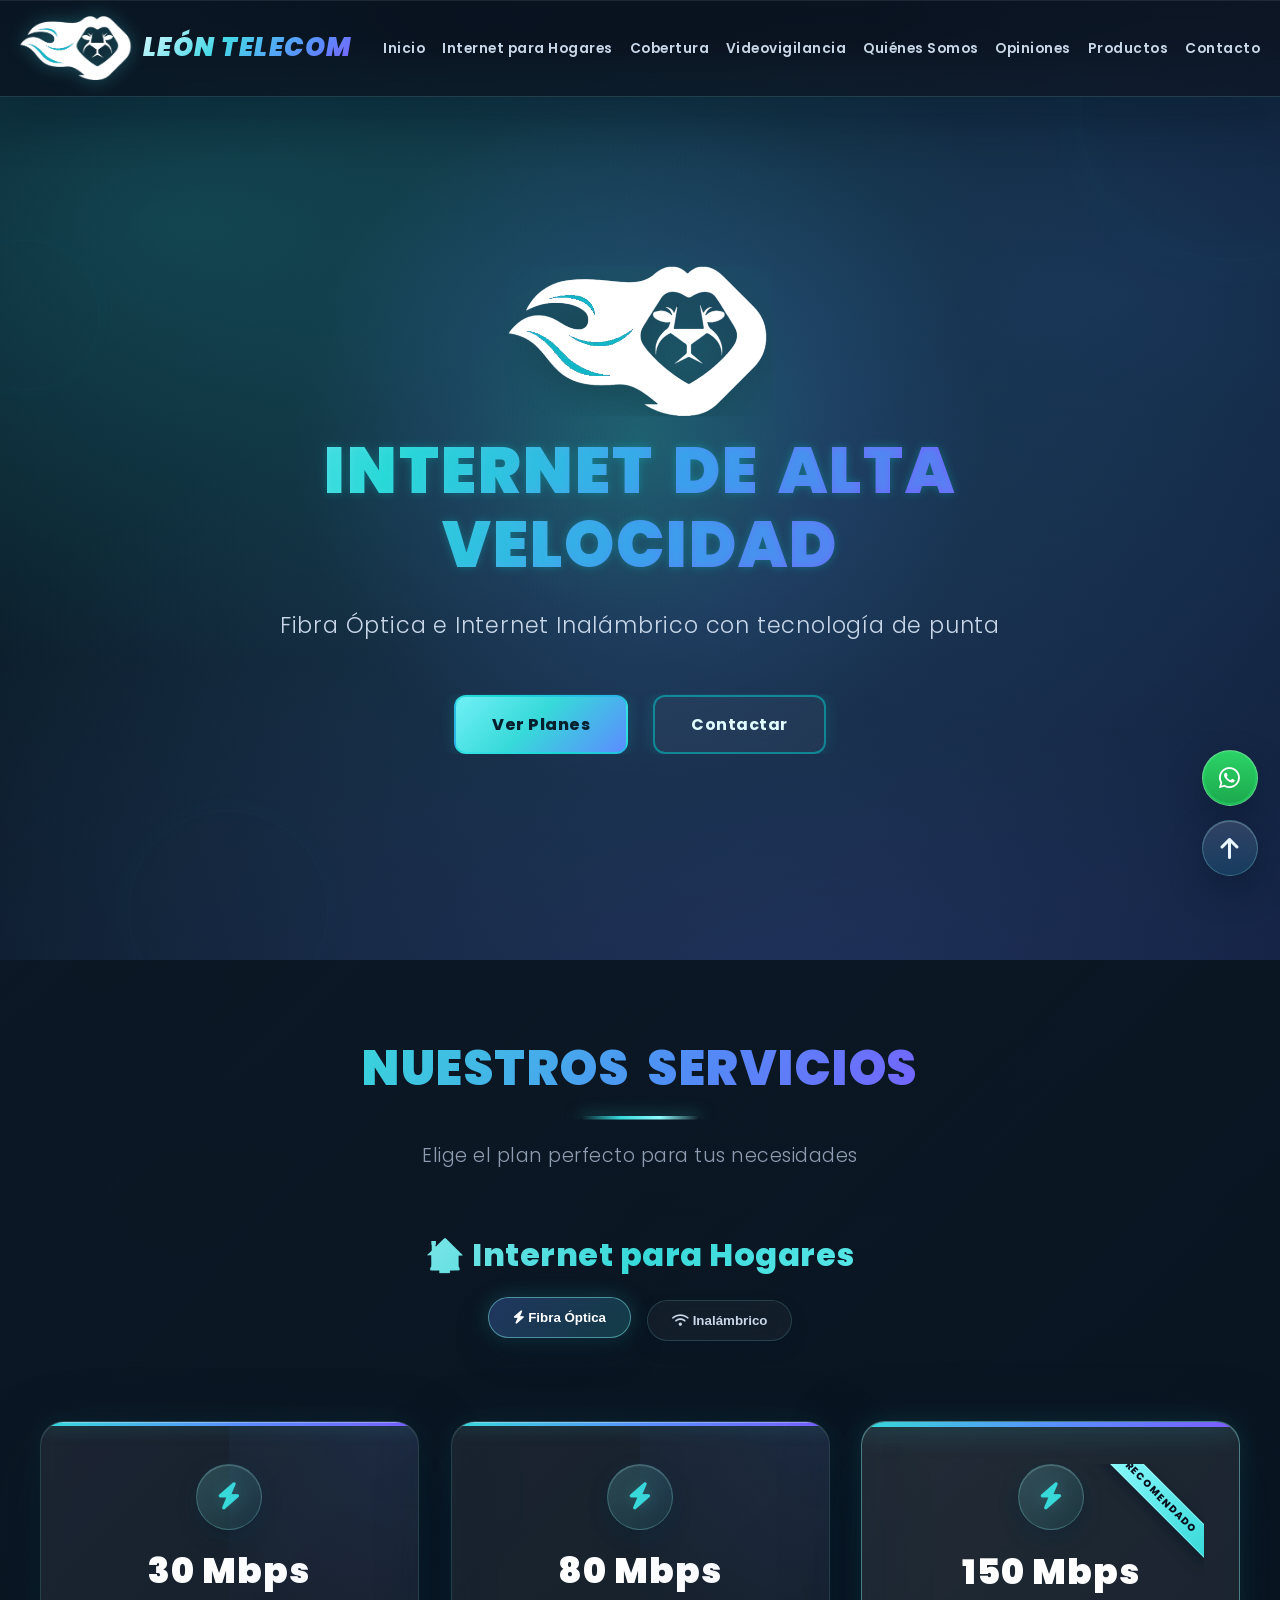
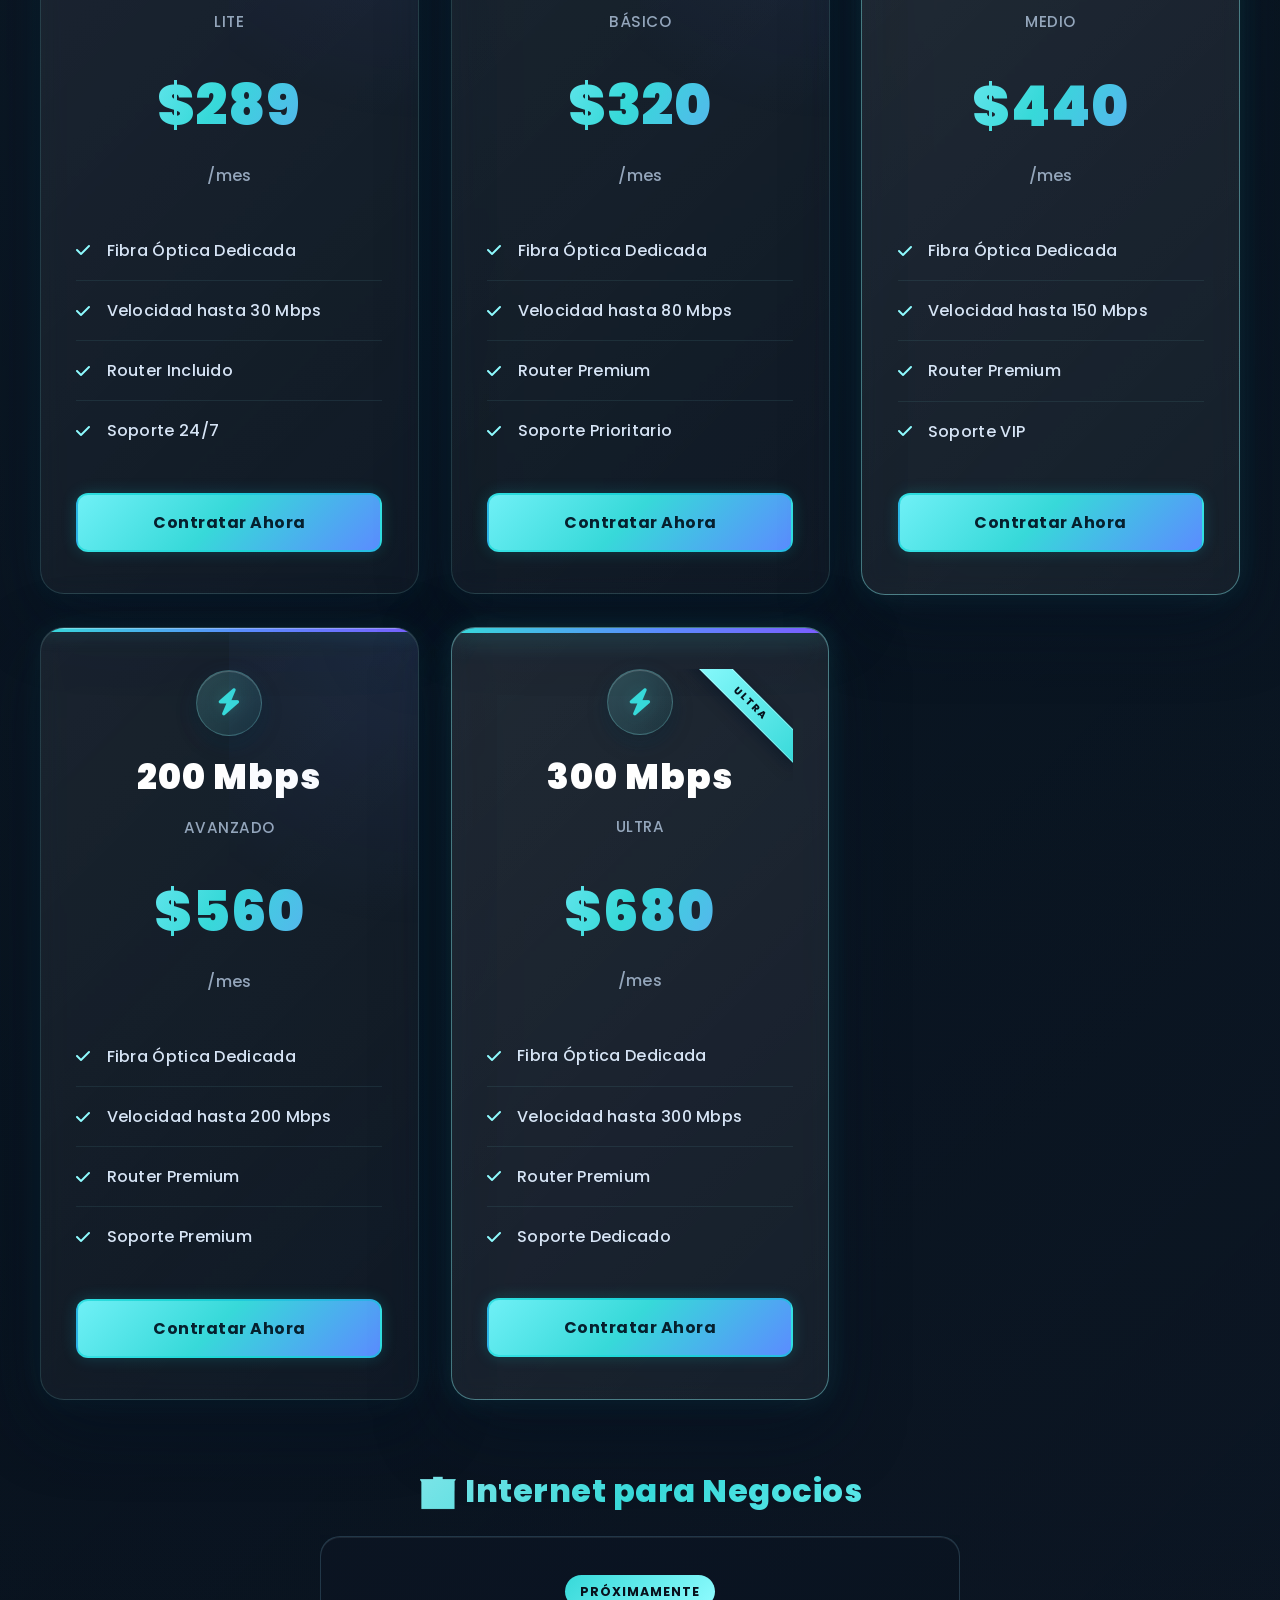
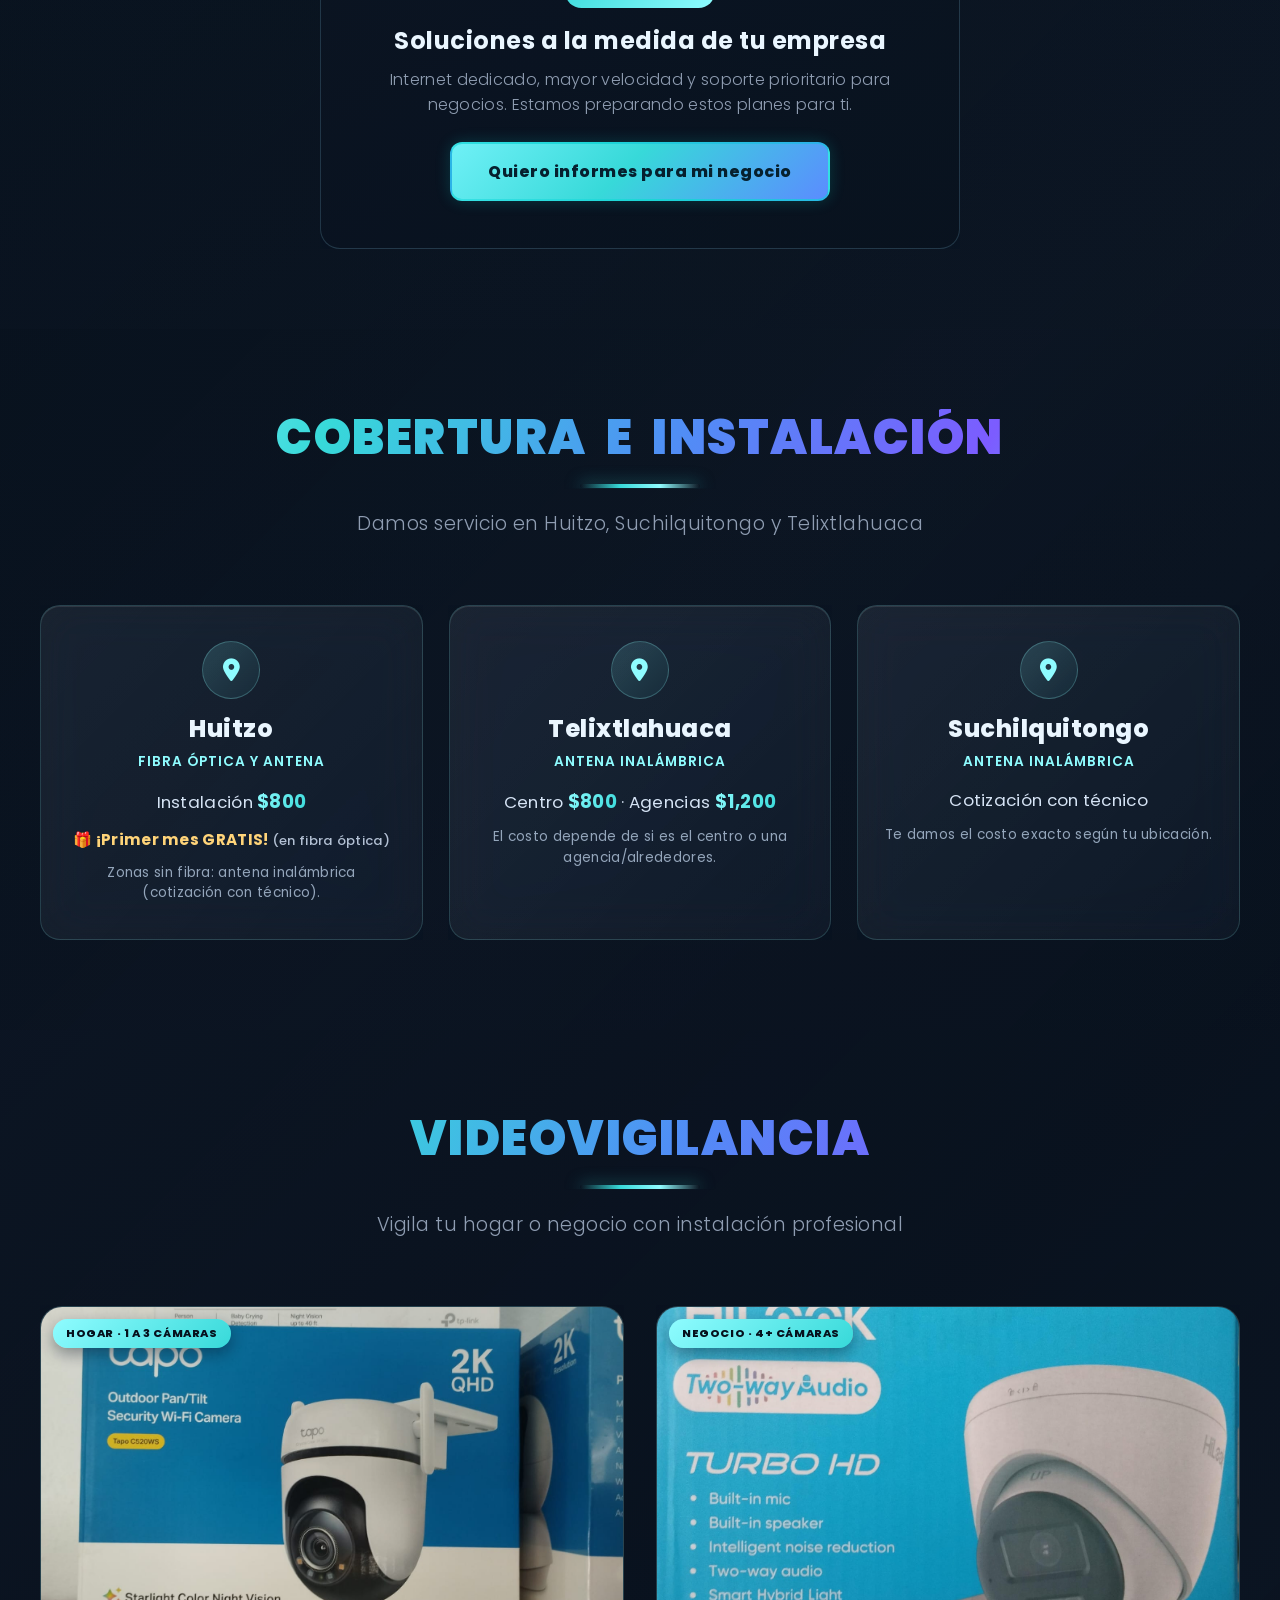
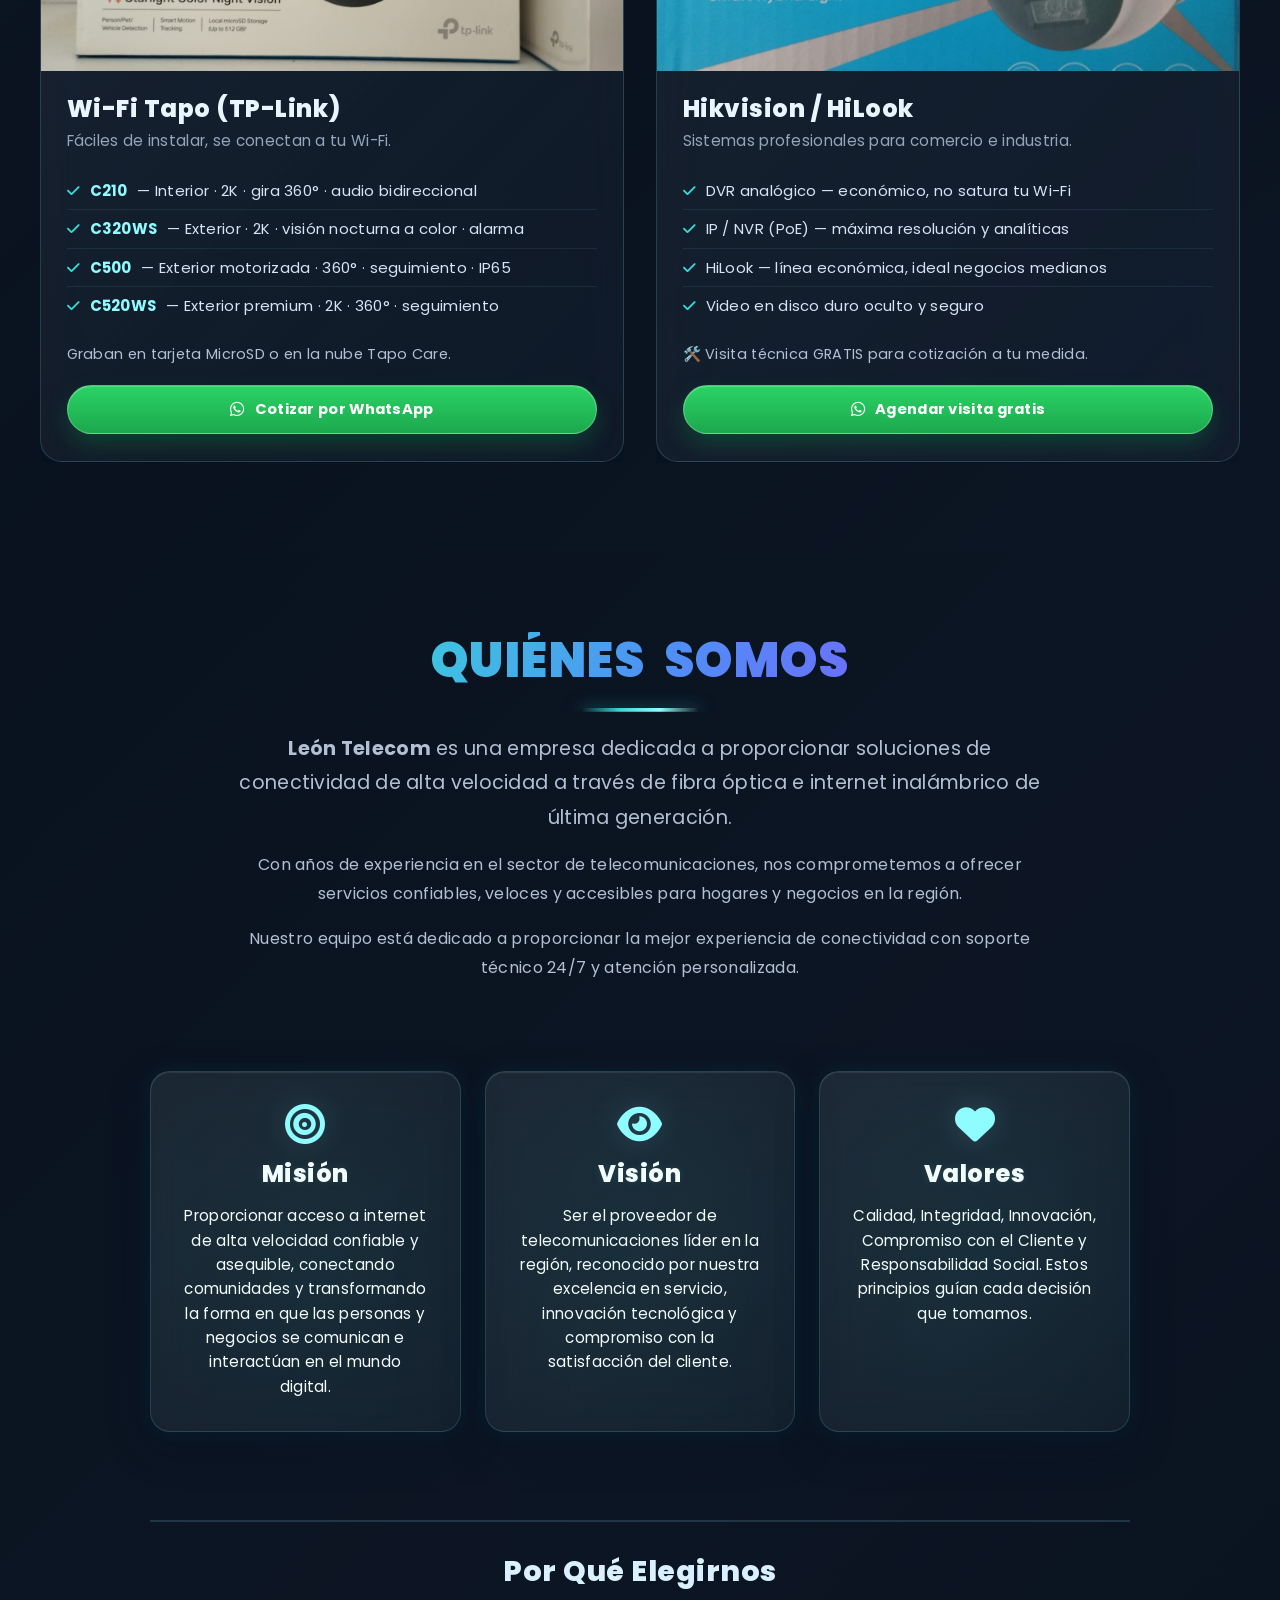
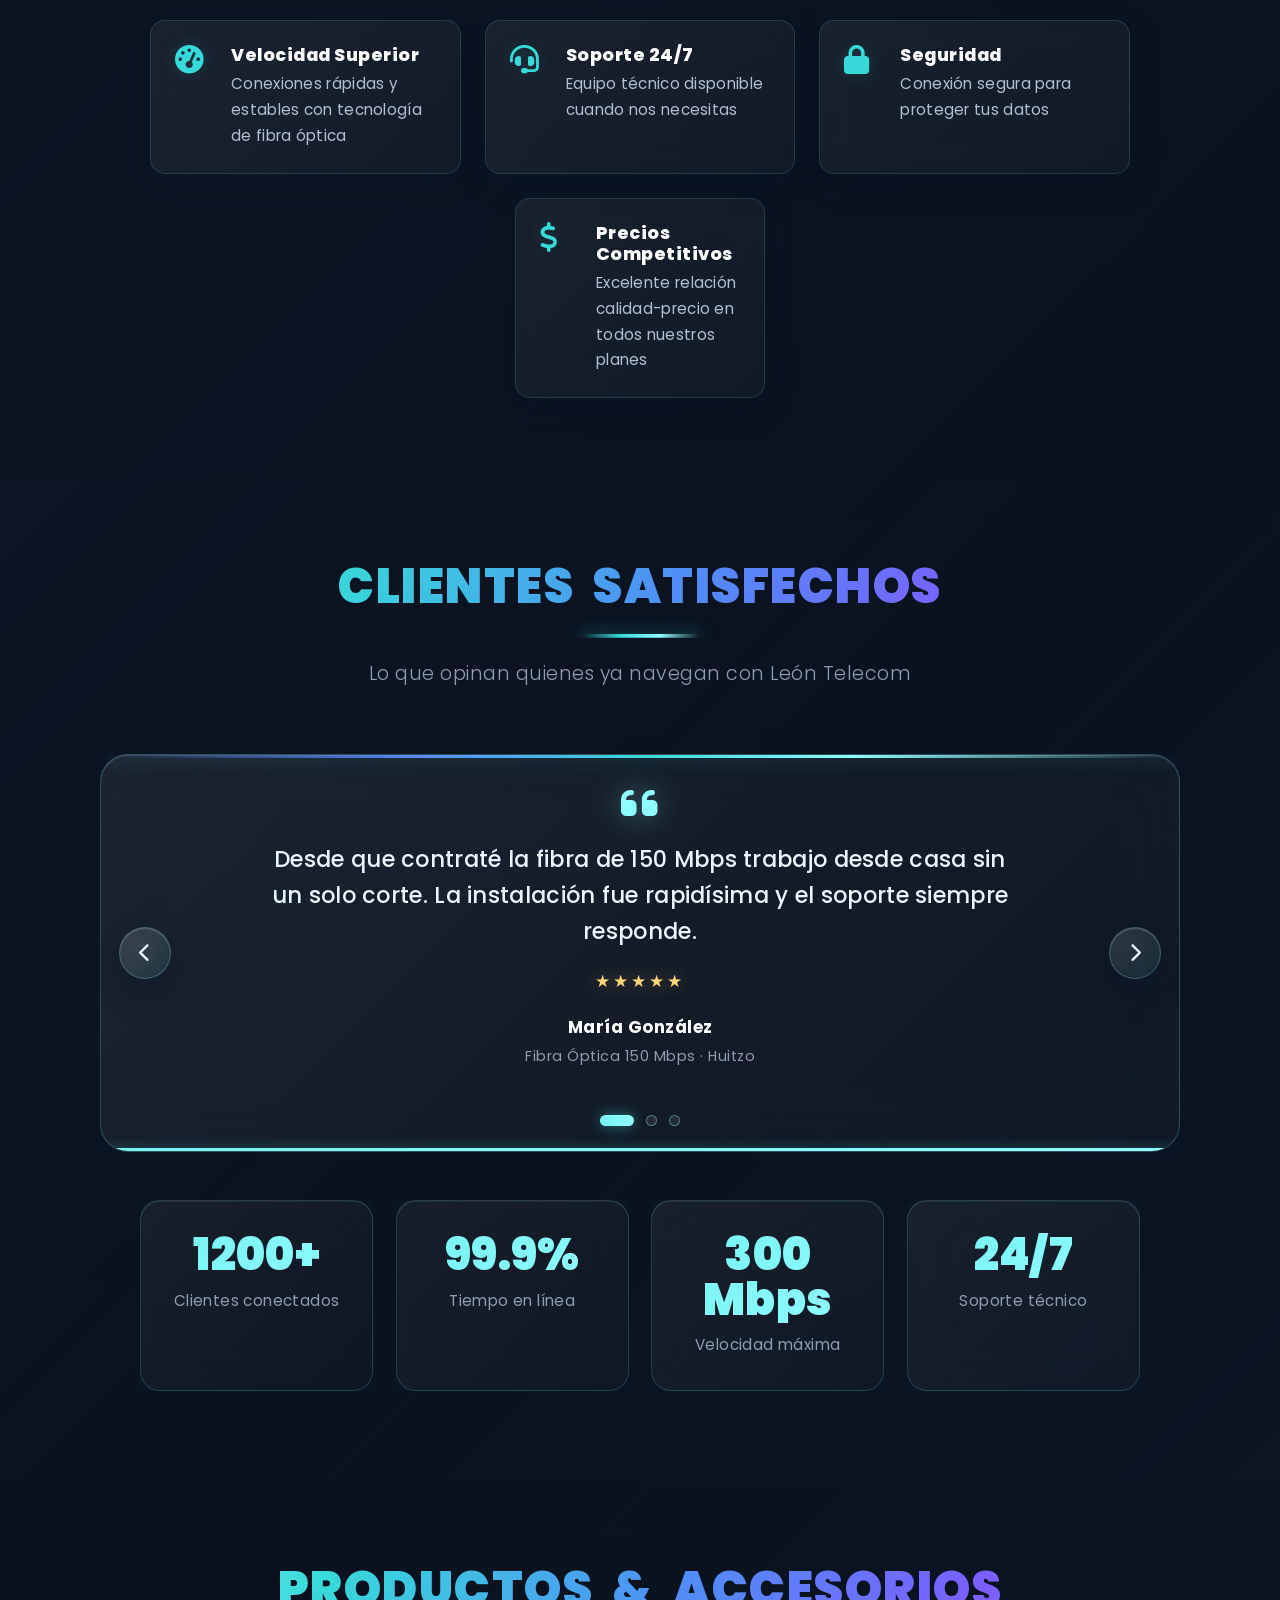
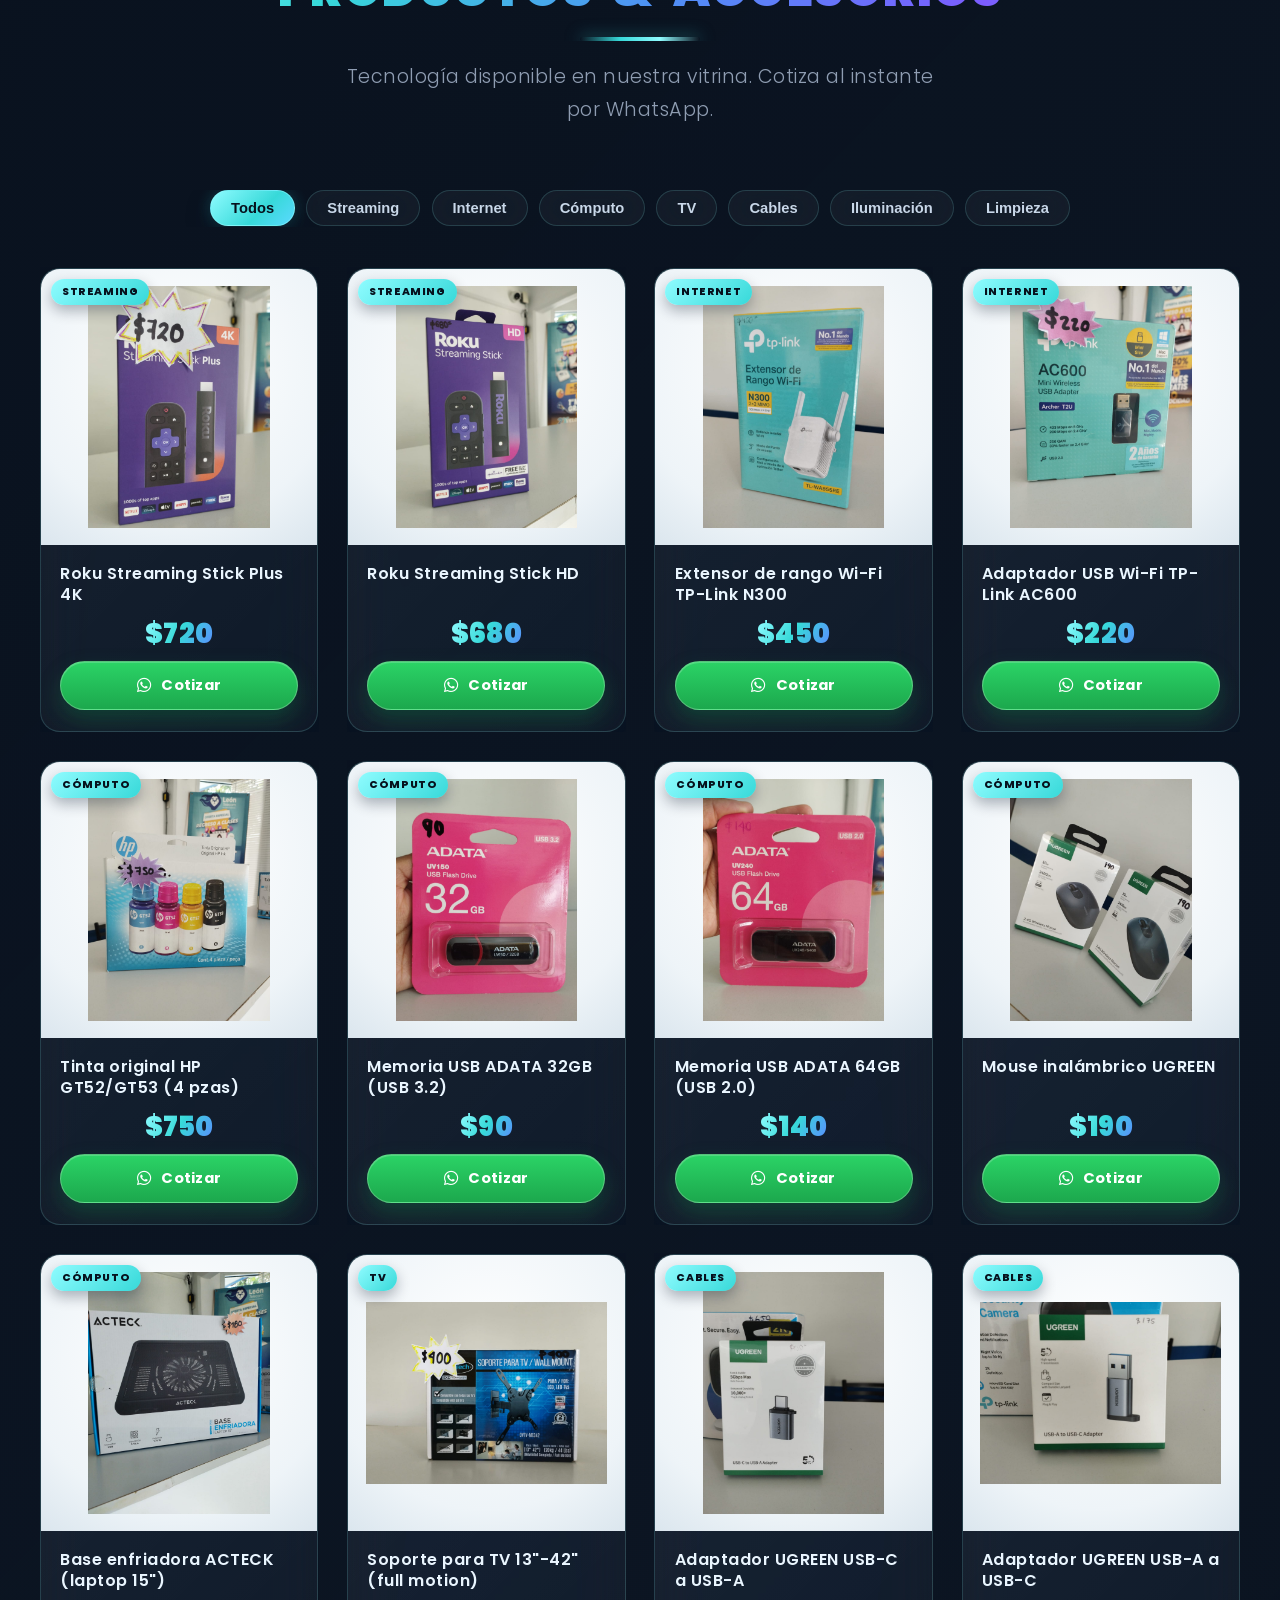
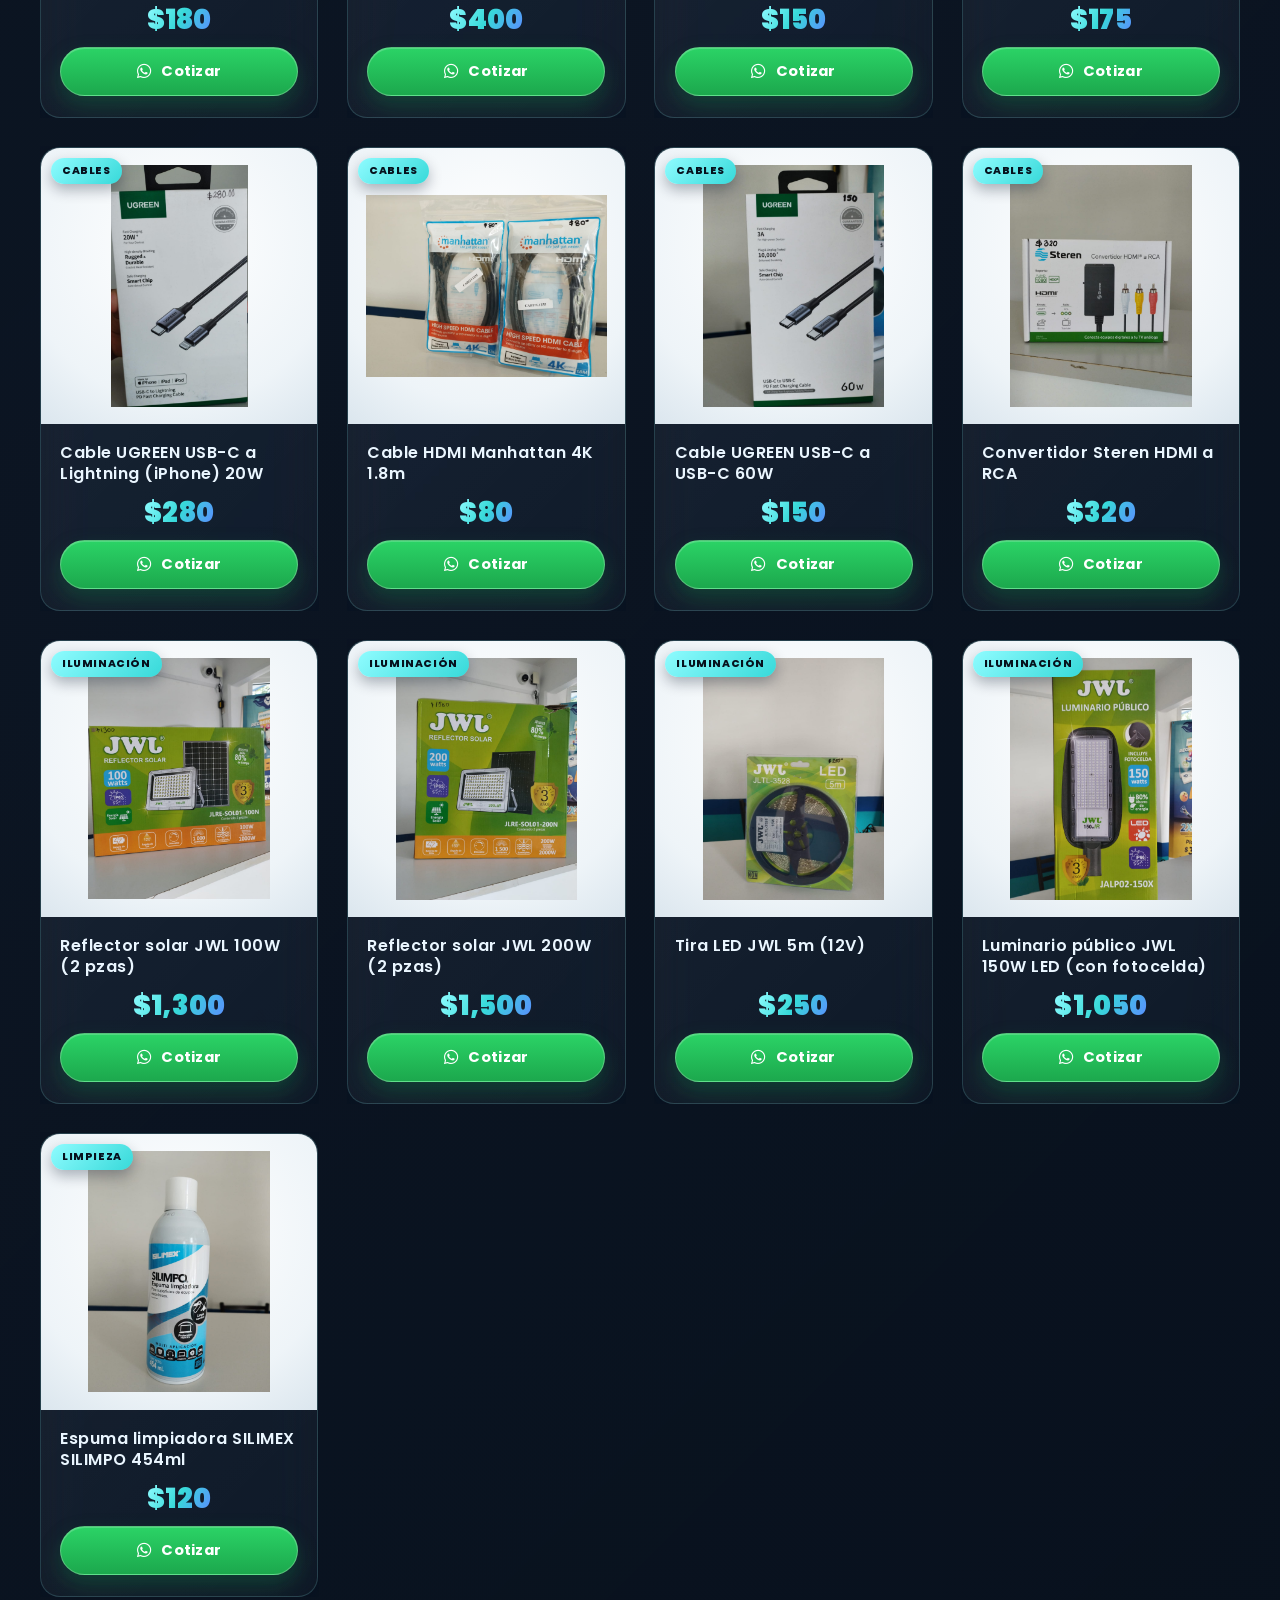
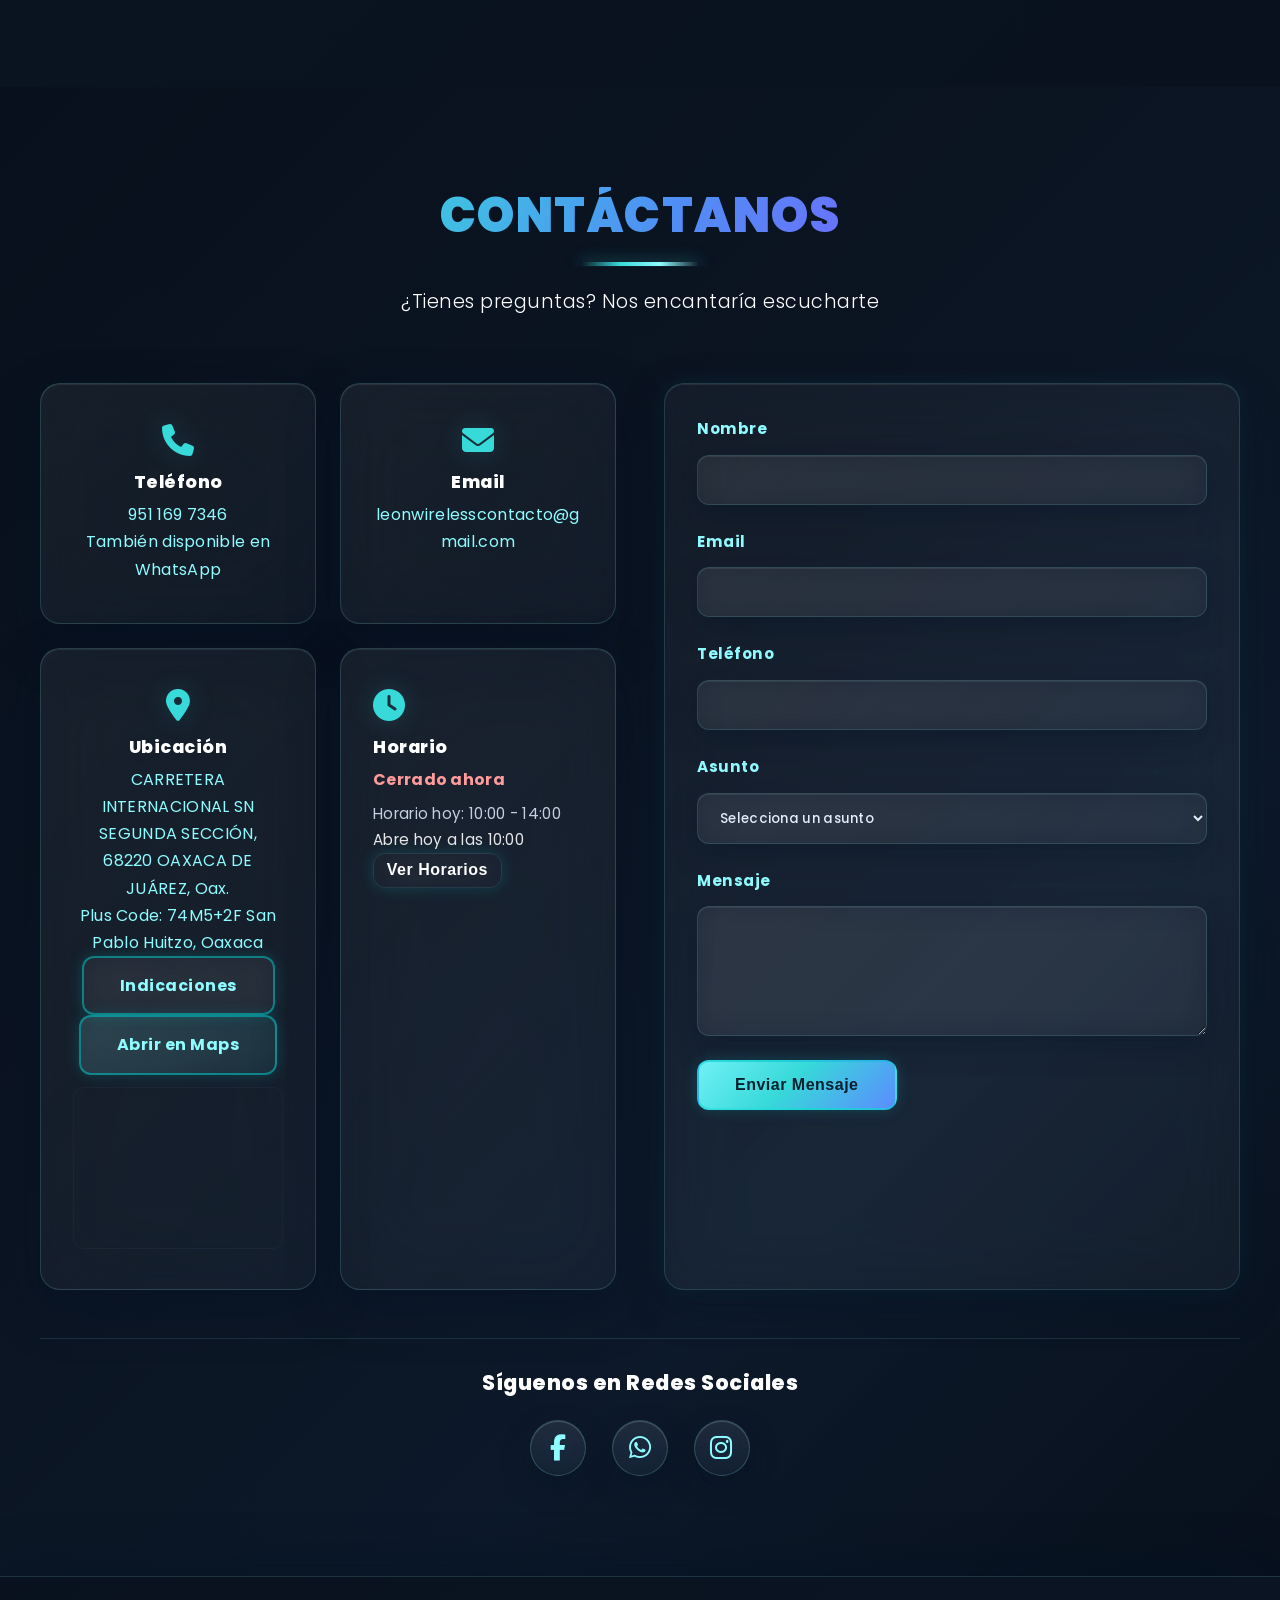
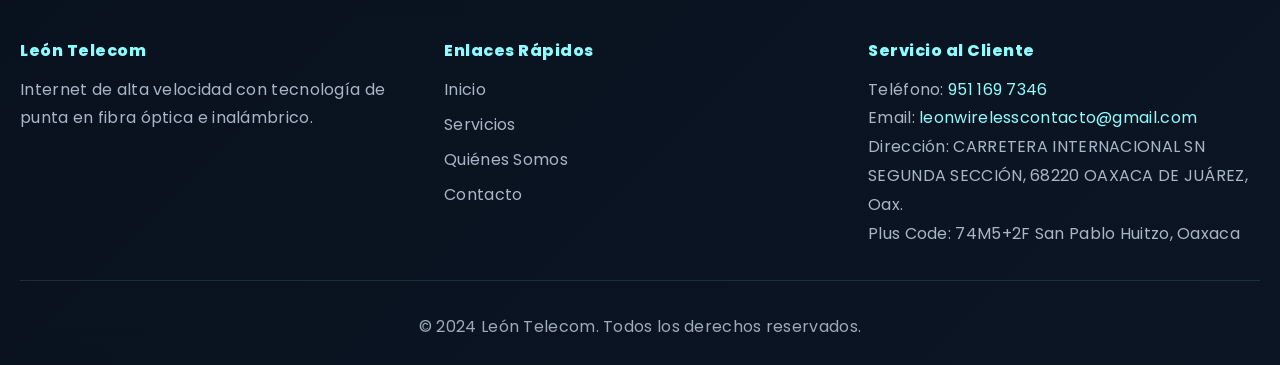
==== commit e68c6ae9: "web: rendimiento — quita orbes con blur, baja backdrop-filter del nav/tarjetas (24->12), aurora a 3 " ====
--- a/index.html
+++ b/index.html
@@ -21,7 +21,7 @@
     <link href="https://fonts.googleapis.com/css2?family=Poppins:wght@300;400;500;600;700;800;900&family=Montserrat:wght@400;500;600;700;800;900&display=swap" rel="stylesheet">
     <link rel="stylesheet" href="css/animations.css">
     <link rel="stylesheet" href="css/premium.css?v=28">
-    <link rel="stylesheet" href="css/realce.css?v=10">
+    <link rel="stylesheet" href="css/realce.css?v=11">
     <link rel="stylesheet" href="https://cdnjs.cloudflare.com/ajax/libs/font-awesome/6.4.0/css/all.min.css">
     <!-- Favicon -->
     <link rel="icon" type="image/png" href="images/favicon.png?v=1">
@@ -992,7 +992,7 @@
     <script src="js/premium.js?v=23"></script>
     <script src="js/products-sync.js?v=2"></script>
     <script src="js/plans-sync.js?v=1"></script>
-    <script src="js/realce.js?v=3" defer></script>
+    <script src="js/realce.js?v=4" defer></script>
     <!-- Schedule modal (móvil) -->
     <div id="scheduleModal" class="modal" aria-hidden="true">
         <div class="modal-backdrop" id="scheduleModalBackdrop"></div>
--- a/css/realce.css
+++ b/css/realce.css
@@ -34,10 +34,11 @@
 .hero-title {
   background: linear-gradient(115deg,
               #9af4ff 0%, #37d9d9 24%, #4f8ff5 52%, #7c5cff 78%, #46d8e6 100%) !important;
-  background-size: 220% auto !important;
+  background-size: 100% auto !important;
   -webkit-background-clip: text !important;
   background-clip: text !important;
   -webkit-text-fill-color: transparent !important;
+  animation: none !important;   /* estático = sin repintar el texto cada frame */
 }
 .brand-text {
   background: linear-gradient(135deg, #dffbff 0%, #46d8e6 38%, #5b8cff 76%, #7c5cff 100%) !important;
@@ -86,21 +87,21 @@
     radial-gradient(130% 120% at 62% 104%, rgba(124,92,255,0.16) 0%, transparent 60%),
     linear-gradient(135deg, #07101b 0%, #0b1626 45%, #0b1730 100%) !important;
 }
-/* Orbes del hero (suaves, estáticos) */
-.lt-orb {
-  position: absolute; border-radius: 50%; filter: blur(52px);
-  pointer-events: none; z-index: 0; opacity: 0.42;
+/* Aurora de TODA la página: color sutil detrás de las secciones (estática,
+   solo degradados = barata; sin blur ni orbes). */
+body::after {
+  background:
+    radial-gradient(42% 46% at 12% 16%, rgba(46,216,230,0.15) 0%, transparent 62%),
+    radial-gradient(44% 48% at 88% 24%, rgba(77,124,240,0.14) 0%, transparent 62%),
+    radial-gradient(48% 52% at 74% 86%, rgba(124,92,255,0.14) 0%, transparent 64%) !important;
+  opacity: 0.9 !important;
 }
 
-/* Aurora de TODA la página: color sutil detrás de las secciones (estática) */
-body::after {
-  background:
-    radial-gradient(40% 44% at 12% 16%, rgba(46,216,230,0.16) 0%, transparent 62%),
-    radial-gradient(42% 46% at 88% 22%, rgba(77,124,240,0.15) 0%, transparent 62%),
-    radial-gradient(46% 50% at 78% 82%, rgba(124,92,255,0.15) 0%, transparent 64%),
-    radial-gradient(40% 44% at 20% 88%, rgba(46,216,230,0.12) 0%, transparent 62%) !important;
-  opacity: 0.92 !important;
-}
+/* ---------- RENDIMIENTO: aligerar los blur en vivo -------------------- */
+/* El backdrop-filter del nav se recalcula en cada frame al hacer scroll:
+   bajamos el radio (24→12) para que sea mucho más ligero. */
+.navbar { backdrop-filter: blur(12px) !important; -webkit-backdrop-filter: blur(12px) !important; }
+.plan-card { backdrop-filter: blur(10px) !important; -webkit-backdrop-filter: blur(10px) !important; }
 
 /* ---------- 5) RENDIMIENTO: apagar animaciones continuas pesadas ------ */
 /* El brillo rotatorio del hero (200%×200%) y la aurora se dejan ESTÁTICOS. */
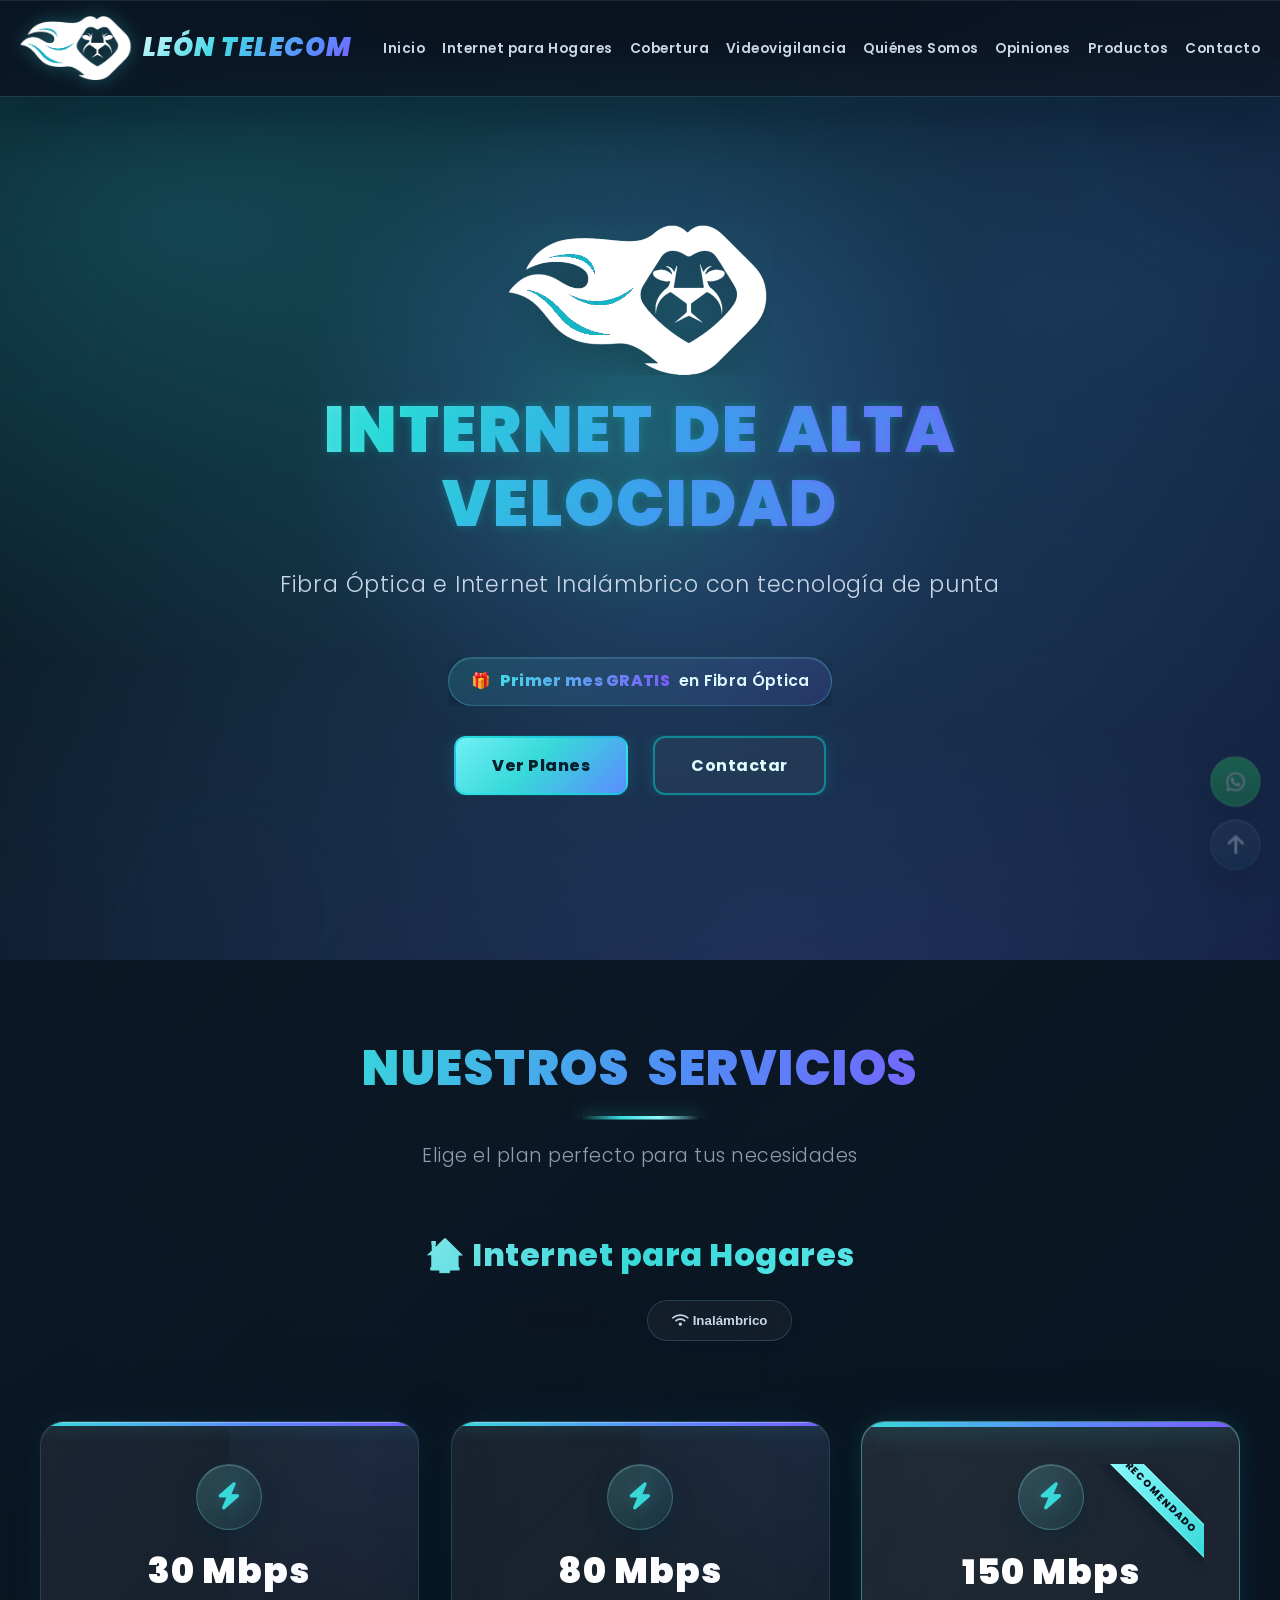
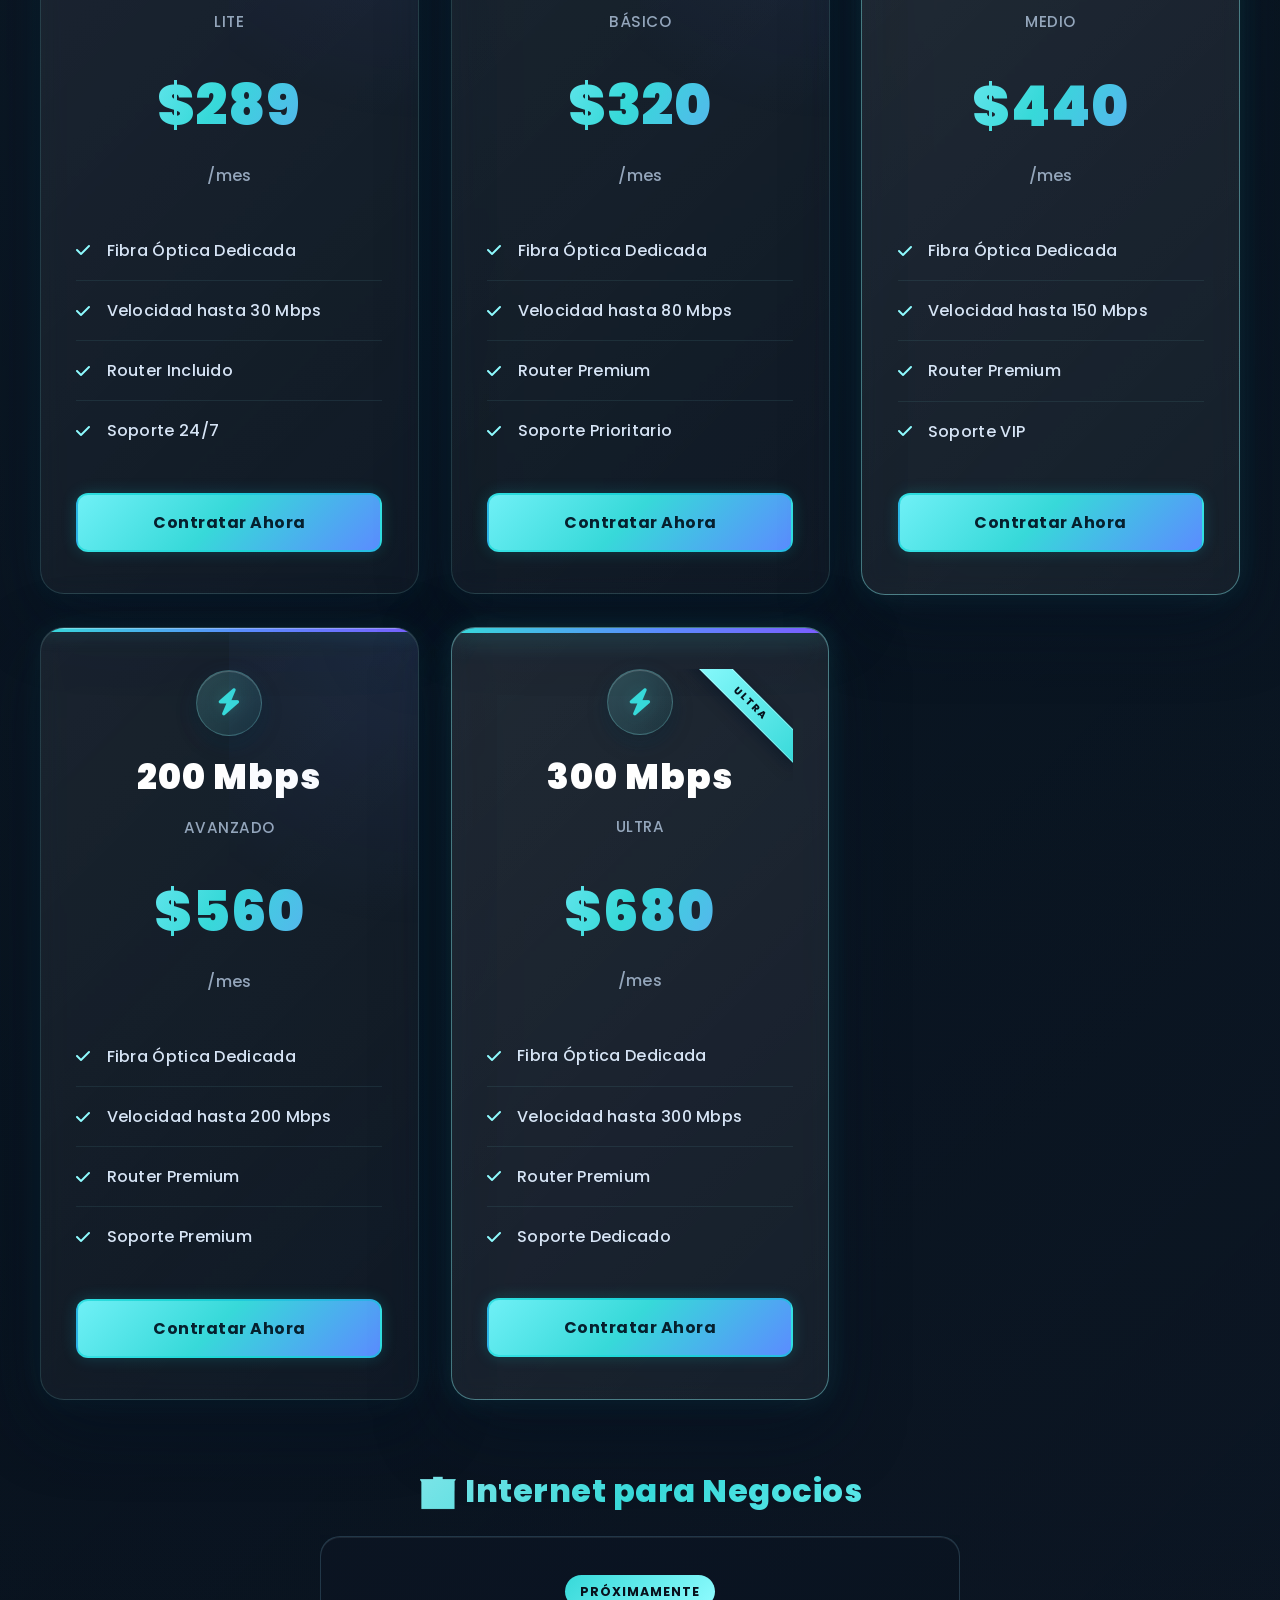
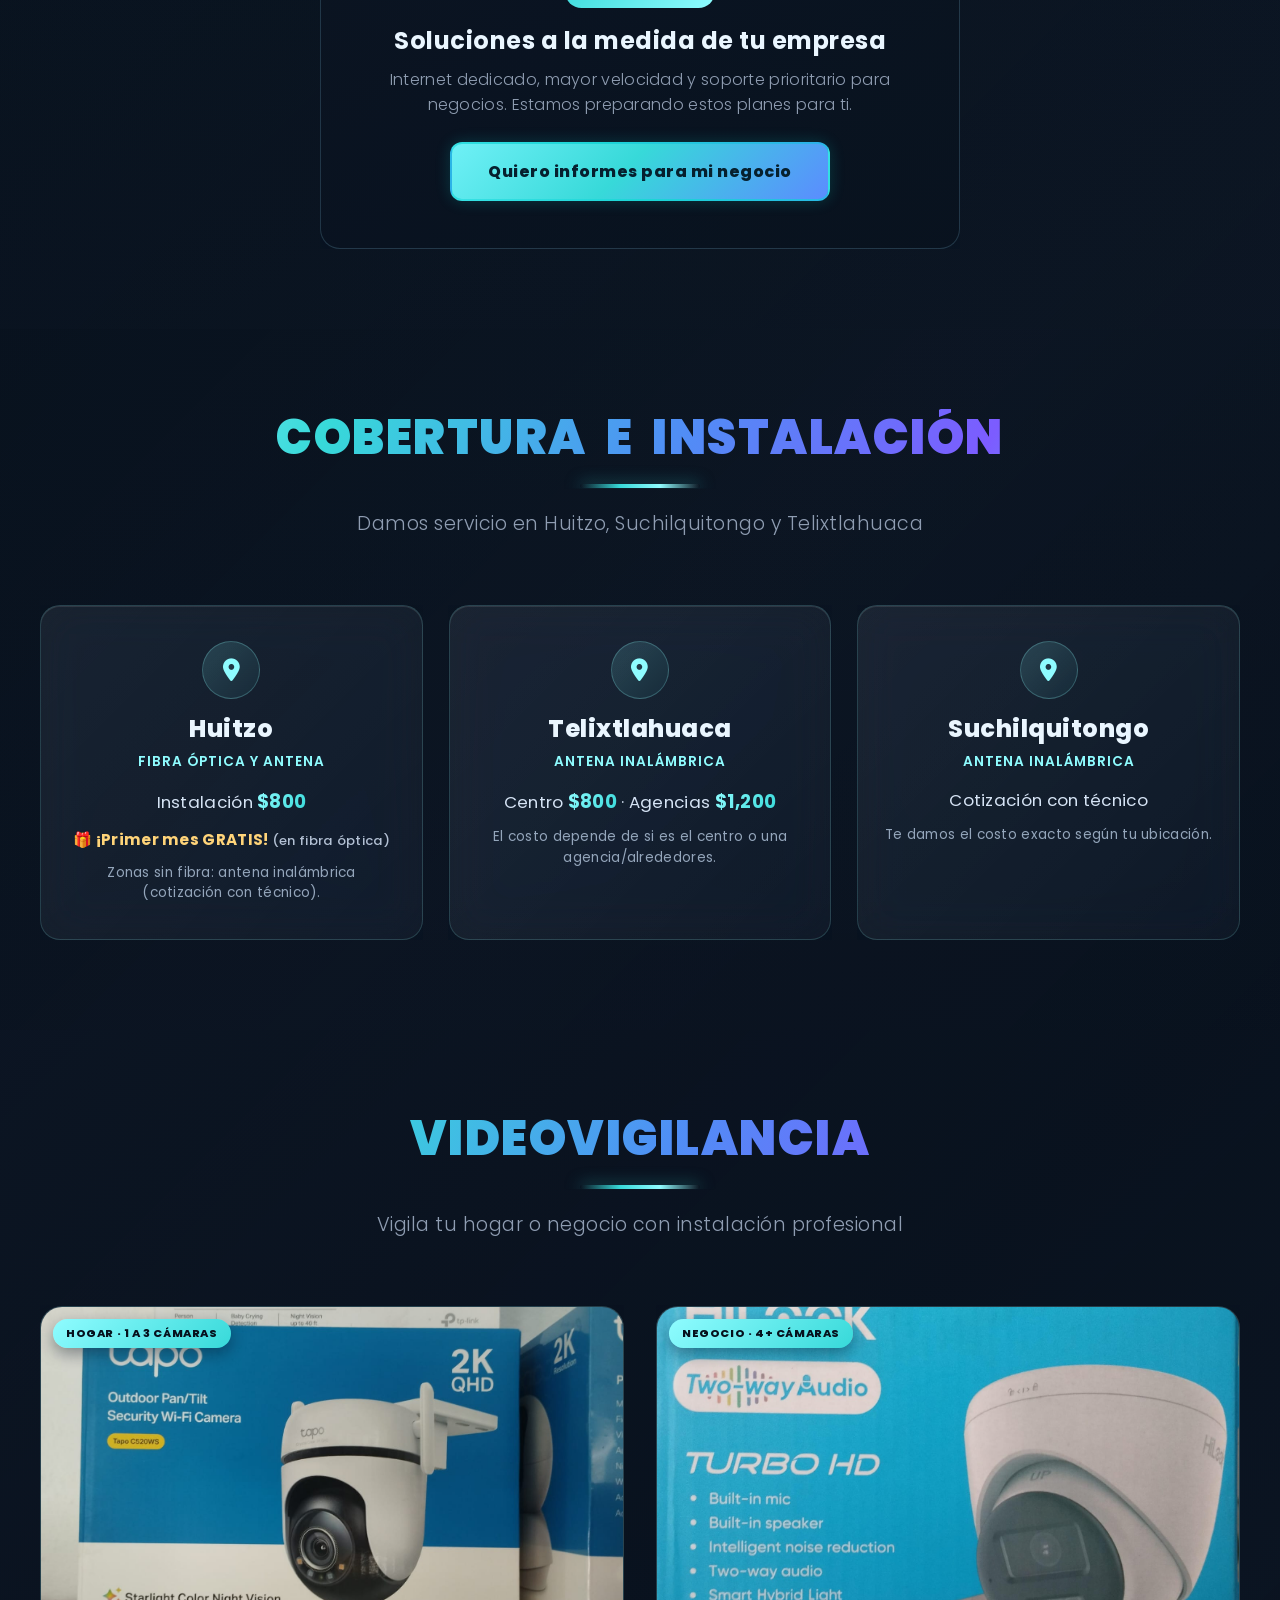
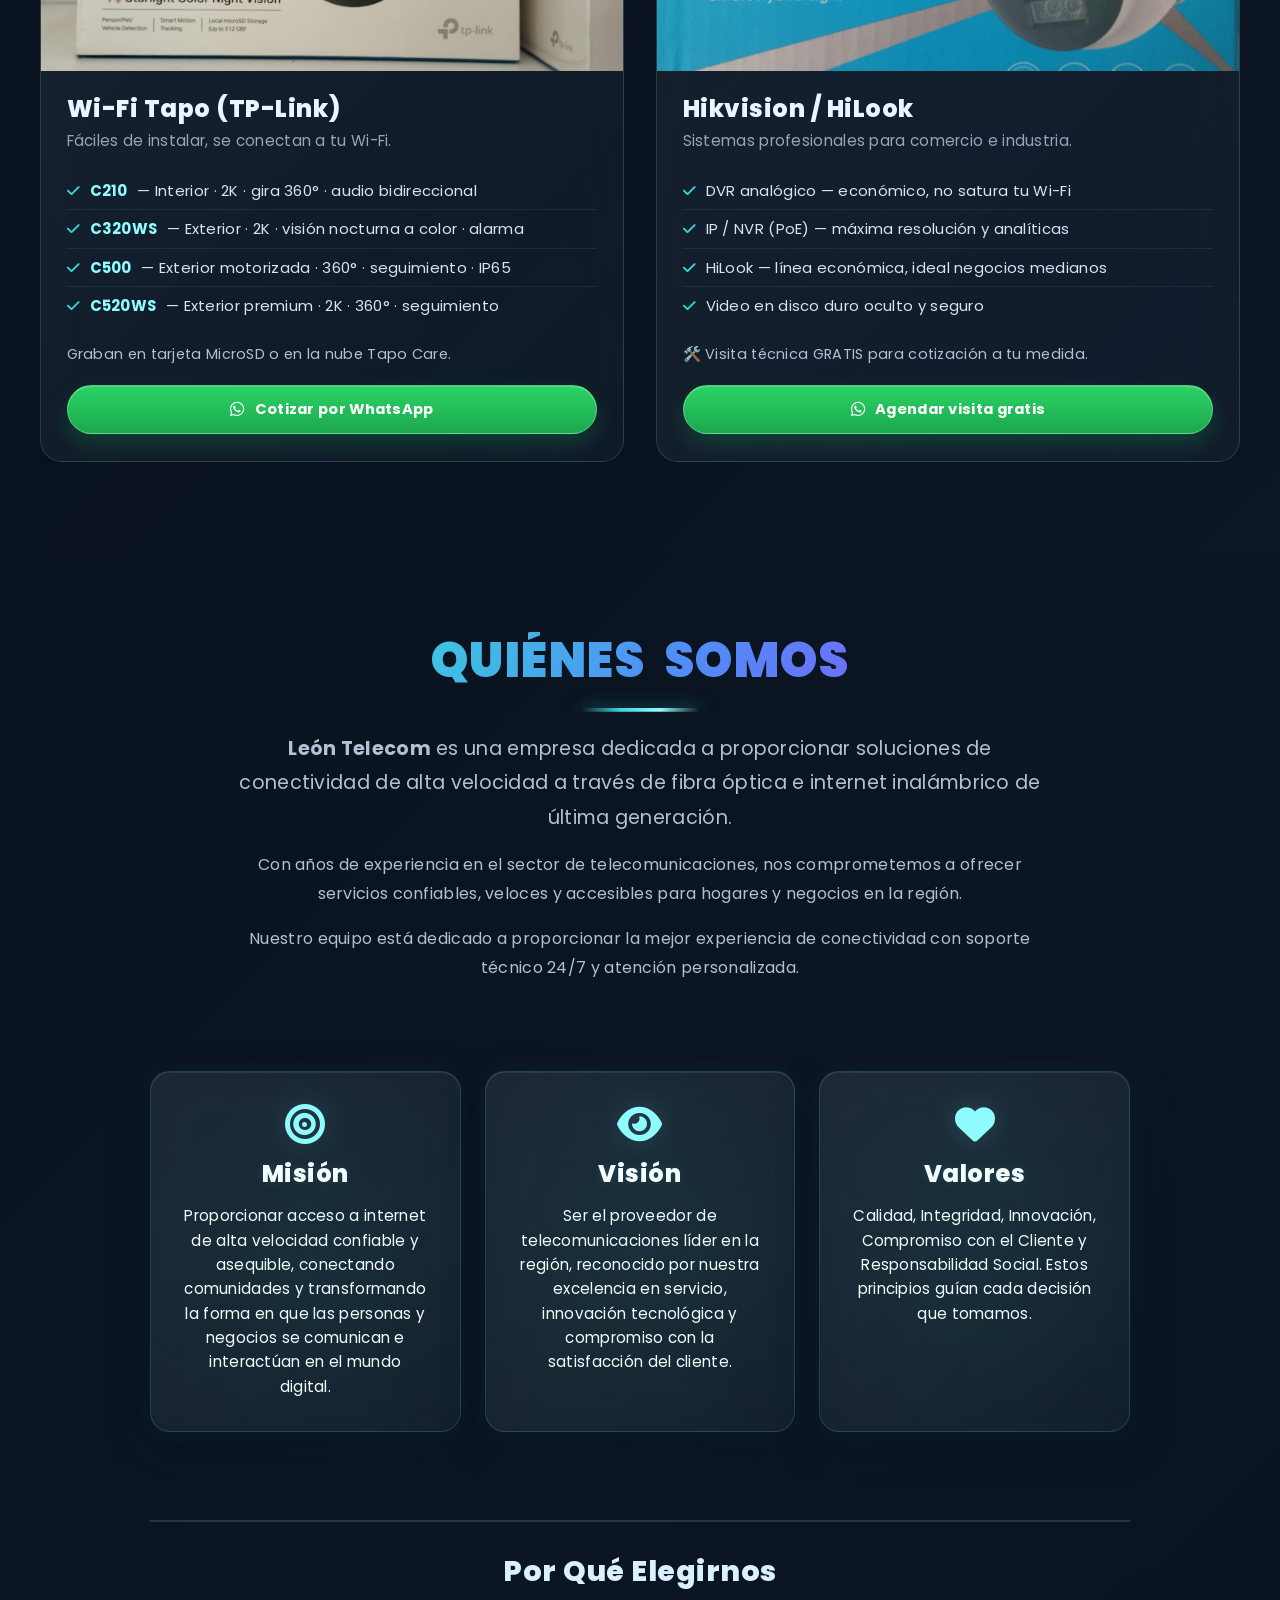
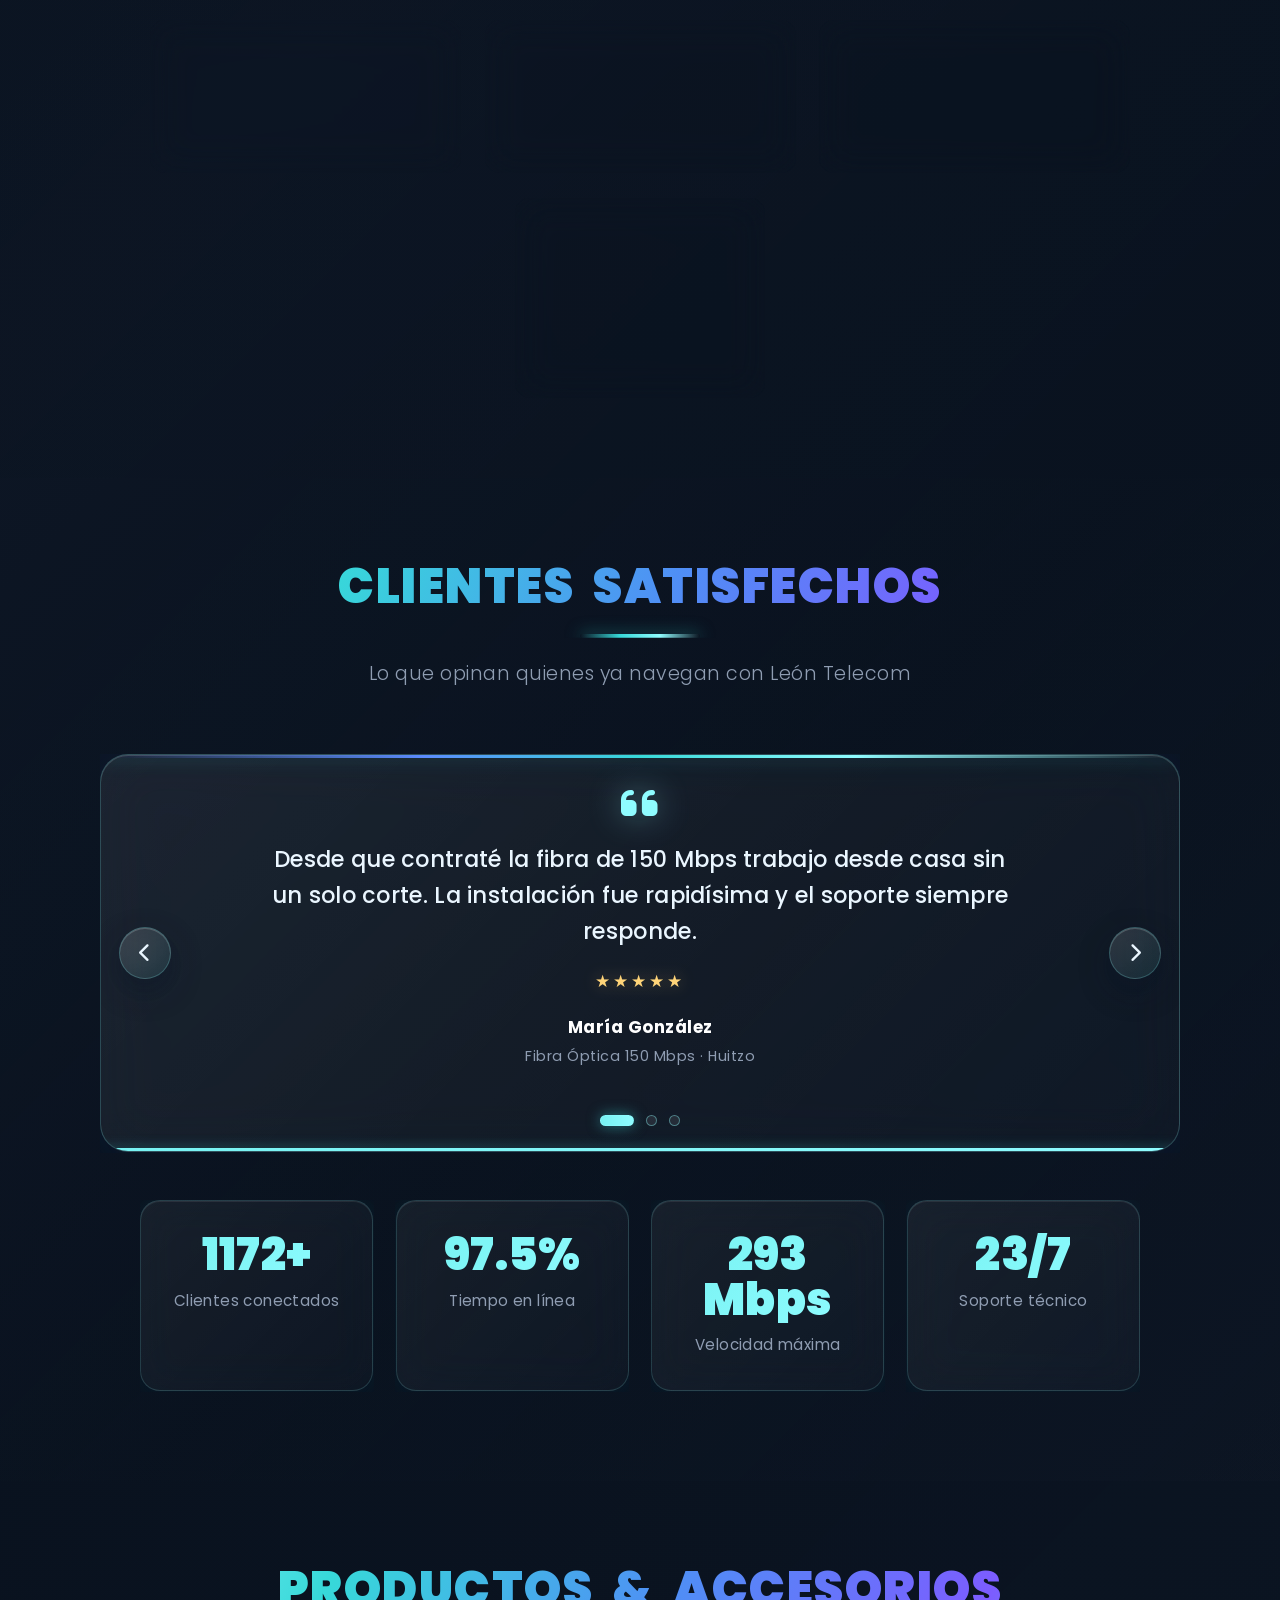
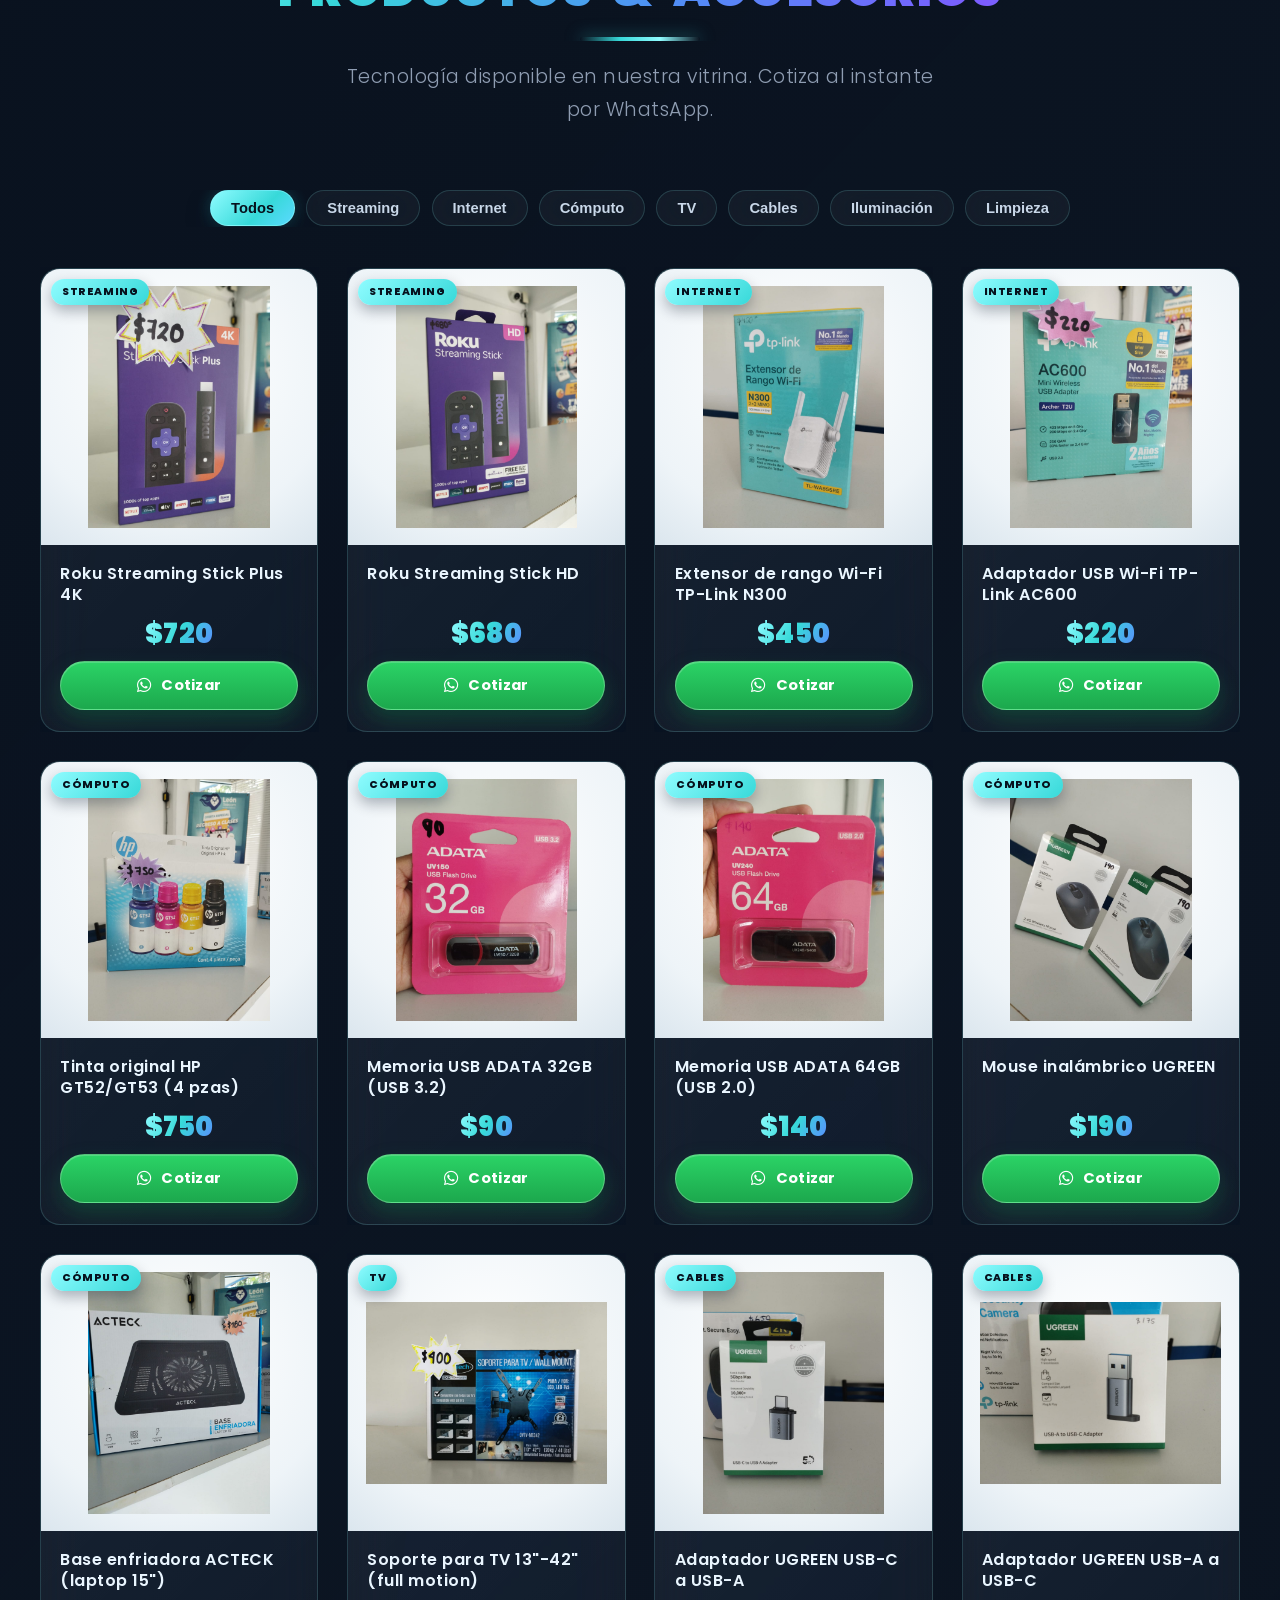
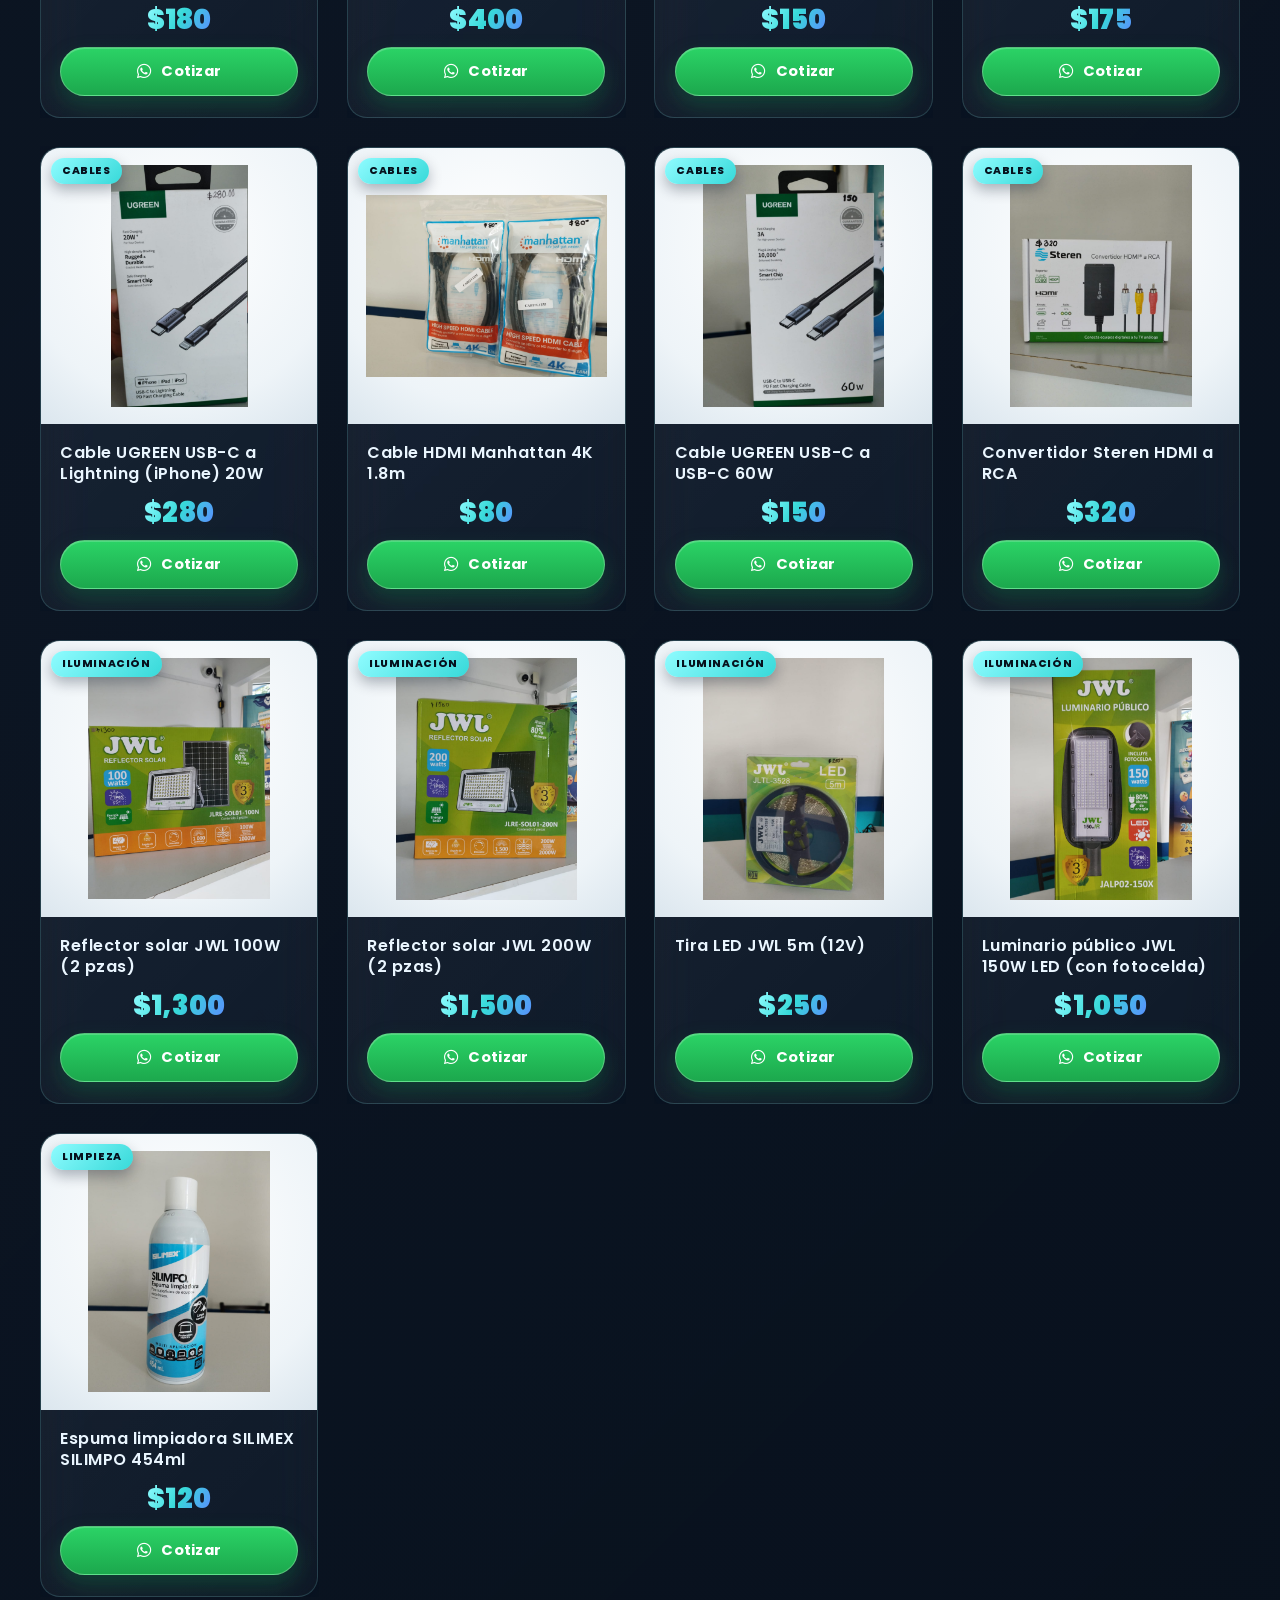
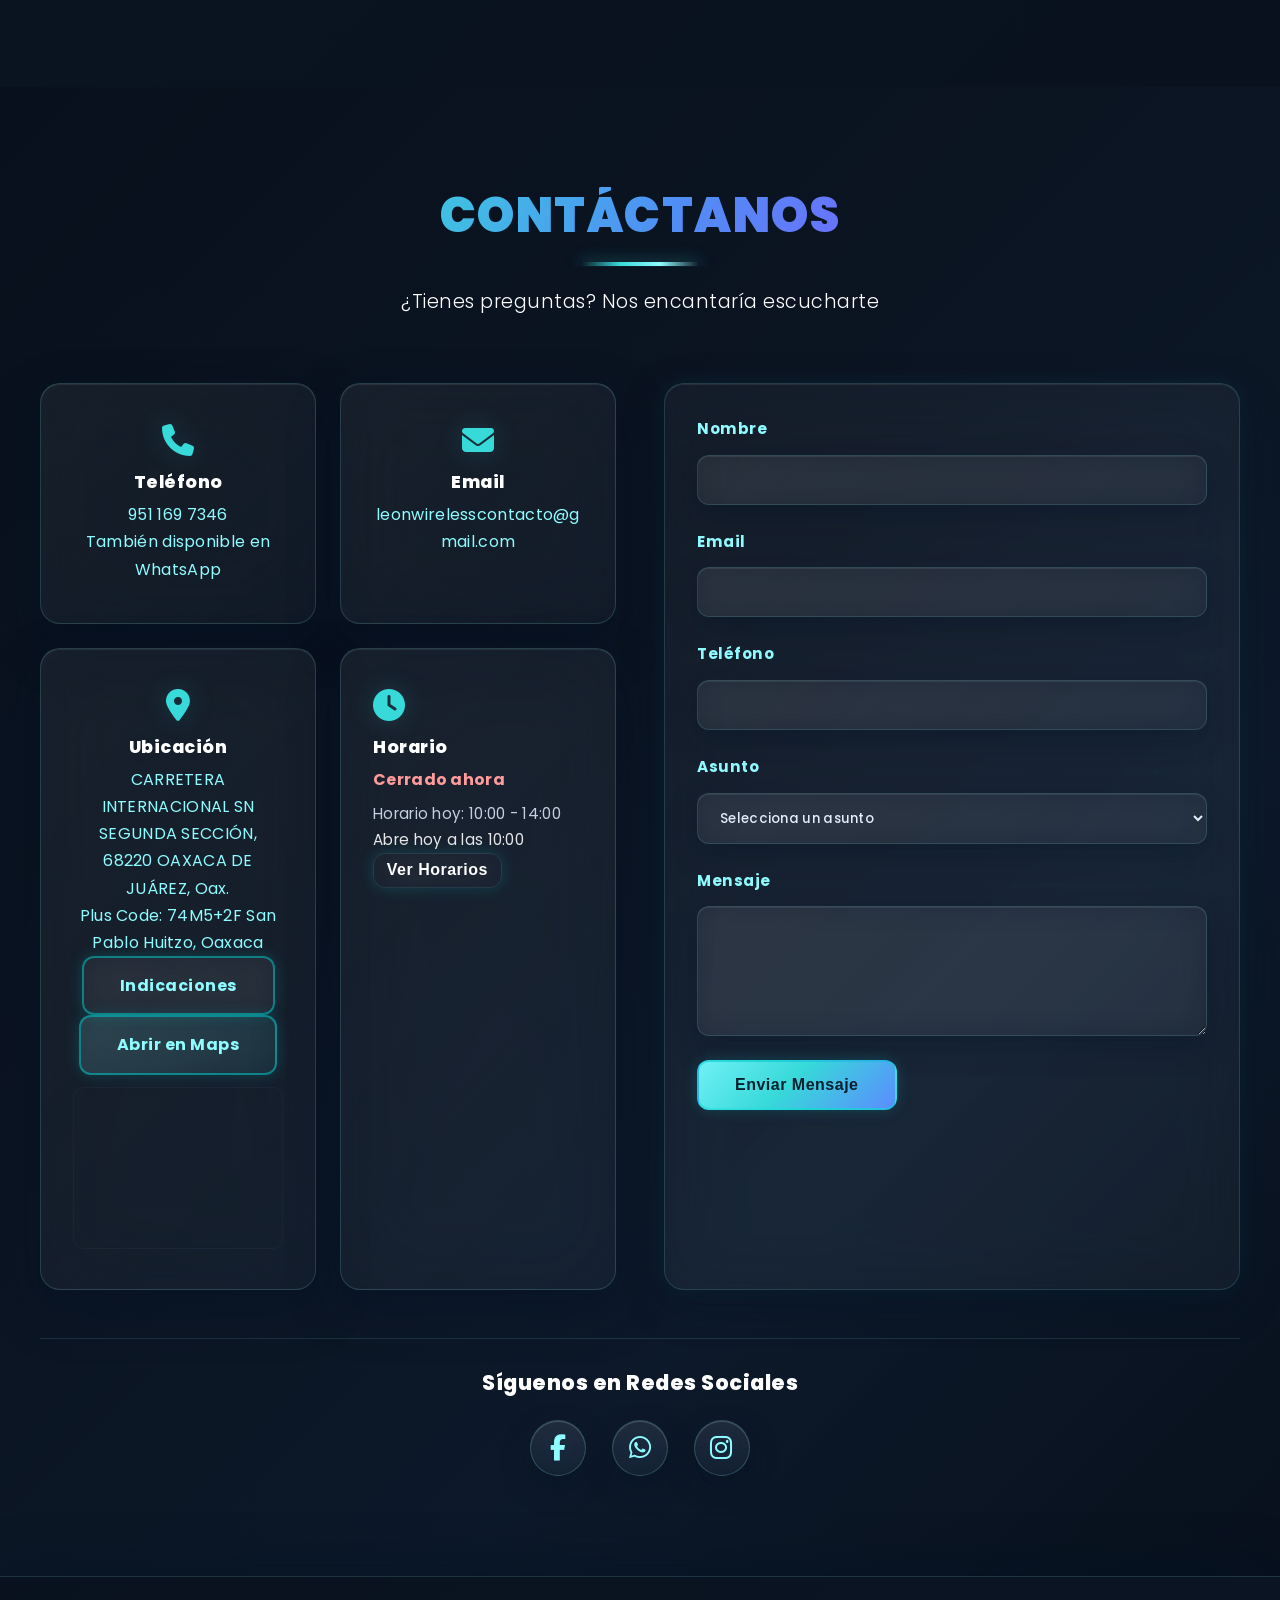
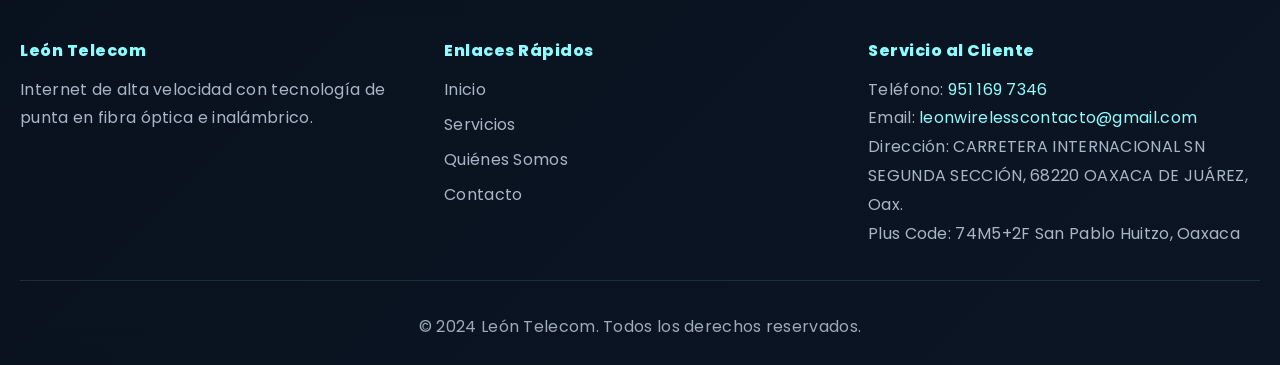
==== commit f665d167: "web: pildora de promo 'Primer mes GRATIS' en el hero" ====
--- a/index.html
+++ b/index.html
@@ -21,7 +21,7 @@
     <link href="https://fonts.googleapis.com/css2?family=Poppins:wght@300;400;500;600;700;800;900&family=Montserrat:wght@400;500;600;700;800;900&display=swap" rel="stylesheet">
     <link rel="stylesheet" href="css/animations.css">
     <link rel="stylesheet" href="css/premium.css?v=28">
-    <link rel="stylesheet" href="css/realce.css?v=11">
+    <link rel="stylesheet" href="css/realce.css?v=12">
     <link rel="stylesheet" href="https://cdnjs.cloudflare.com/ajax/libs/font-awesome/6.4.0/css/all.min.css">
     <!-- Favicon -->
     <link rel="icon" type="image/png" href="images/favicon.png?v=1">
@@ -81,7 +81,8 @@
             <img src="images/logoleonblanco.png" alt="León Telecom" class="hero-logo" aria-hidden="true" data-reveal="zoom-in">
             <h1 class="hero-title" data-reveal="rise" data-reveal-delay="0.1s">Internet de Alta Velocidad</h1>
             <p class="hero-subtitle" data-reveal="fade-up" data-reveal-delay="0.3s">Fibra Óptica e Internet Inalámbrico con tecnología de punta</p>
-            <div class="hero-buttons" data-reveal="fade-up" data-reveal-delay="0.45s">
+            <div class="hero-promo" data-reveal="fade-up" data-reveal-delay="0.4s">🎁 <strong>Primer mes GRATIS</strong> en Fibra Óptica</div>
+            <div class="hero-buttons" data-reveal="fade-up" data-reveal-delay="0.55s">
                 <a href="#servicios" class="btn btn-primary">Ver Planes</a>
                 <a href="#contacto" class="btn btn-secondary">Contactar</a>
             </div>
--- a/css/realce.css
+++ b/css/realce.css
@@ -66,6 +66,21 @@
 /* Enlaces de texto en el mismo cyan de marca */
 a { color: #46d8e6; }
 
+/* ---------- PÍLDORA DE PROMO (hero) ---------------------------------- */
+.hero-promo {
+  display: inline-flex; align-items: center; gap: 9px;
+  margin: 4px auto 30px; padding: 10px 22px;
+  border: 1px solid rgba(70,216,230,0.35); border-radius: 40px;
+  background: linear-gradient(135deg, rgba(55,217,217,0.15), rgba(124,92,255,0.13));
+  color: #dff8ff; font-weight: 600; font-size: 0.98rem; letter-spacing: 0.3px;
+  box-shadow: 0 6px 20px rgba(4,18,35,0.35), inset 0 1px 0 rgba(255,255,255,0.12);
+}
+.hero-promo strong {
+  background: linear-gradient(90deg, #46d8e6, #7c5cff);
+  -webkit-background-clip: text; background-clip: text; -webkit-text-fill-color: transparent;
+  font-weight: 800;
+}
+
 /* ---------- 3) BARRA DE PROGRESO + NAV SCROLLED ----------------------- */
 #lt-progress {
   position: fixed; top: 0; left: 0; height: 3px; width: 0; z-index: 2000;
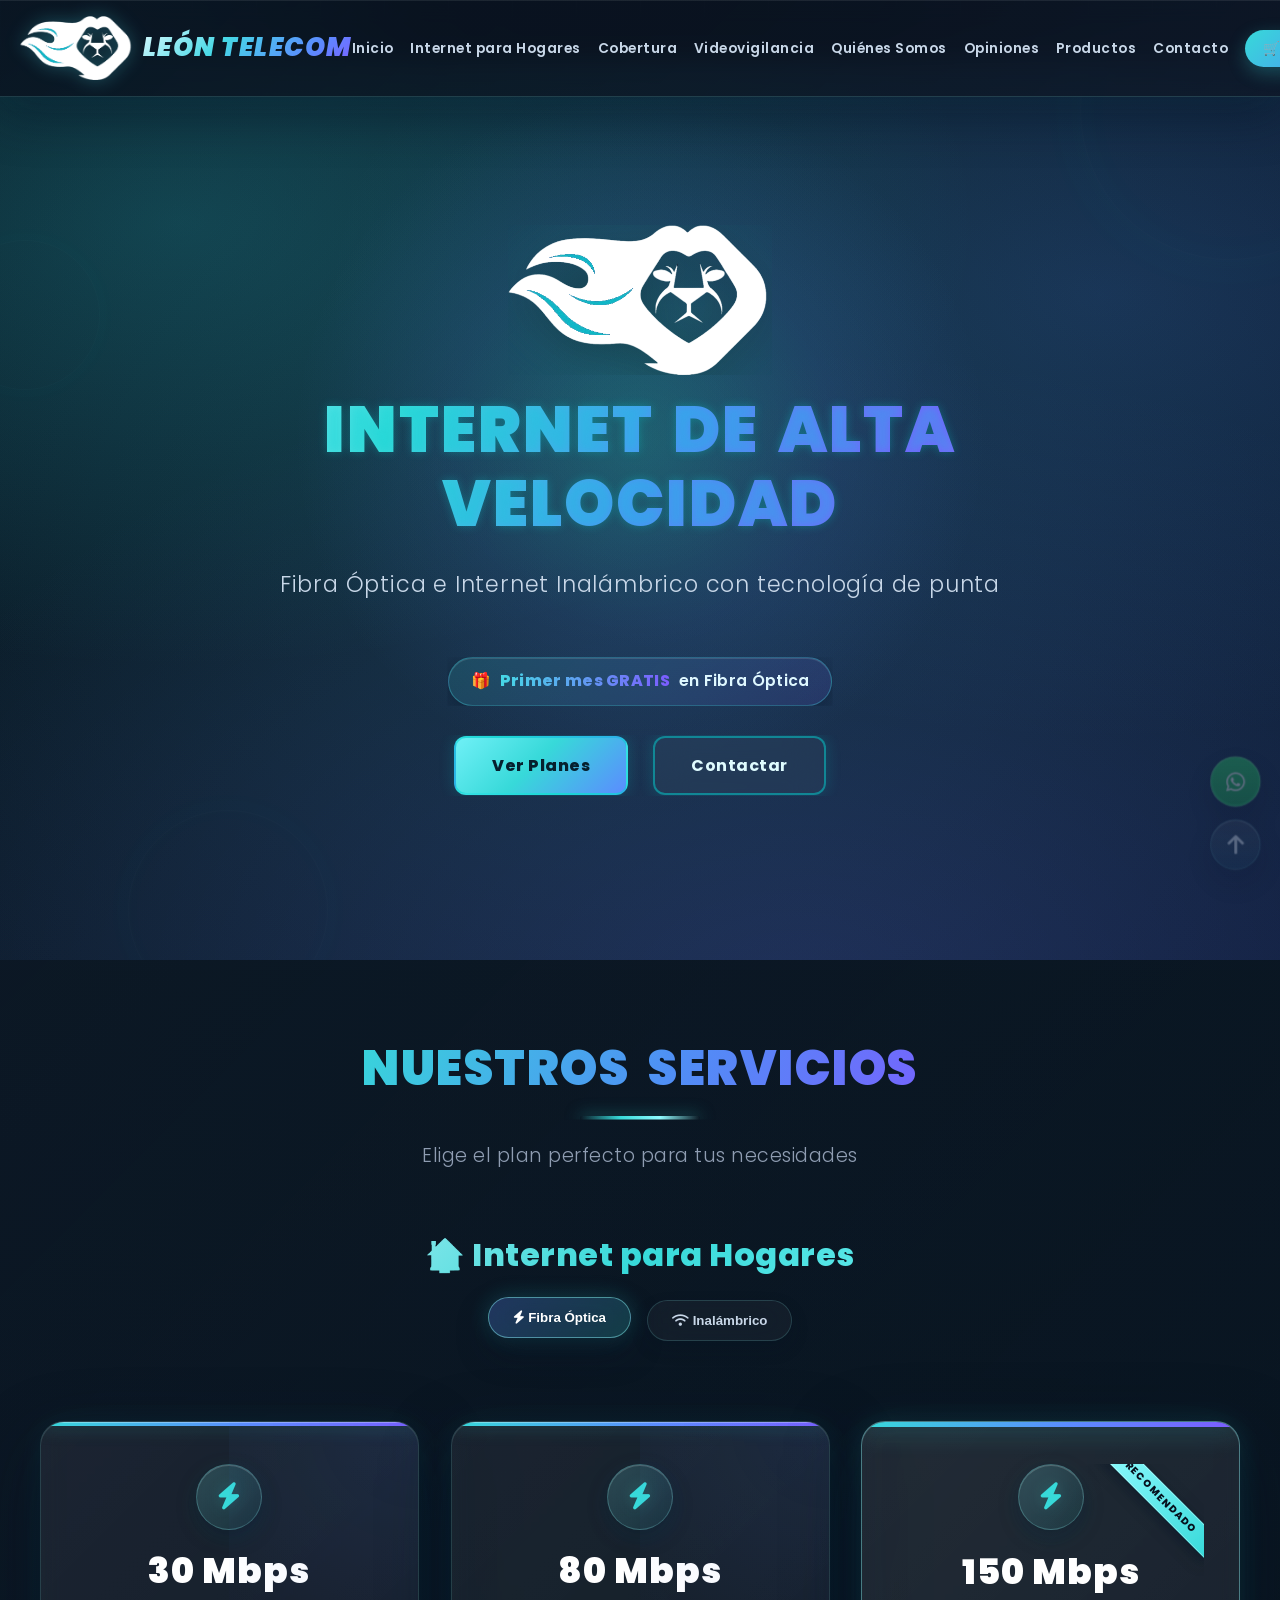
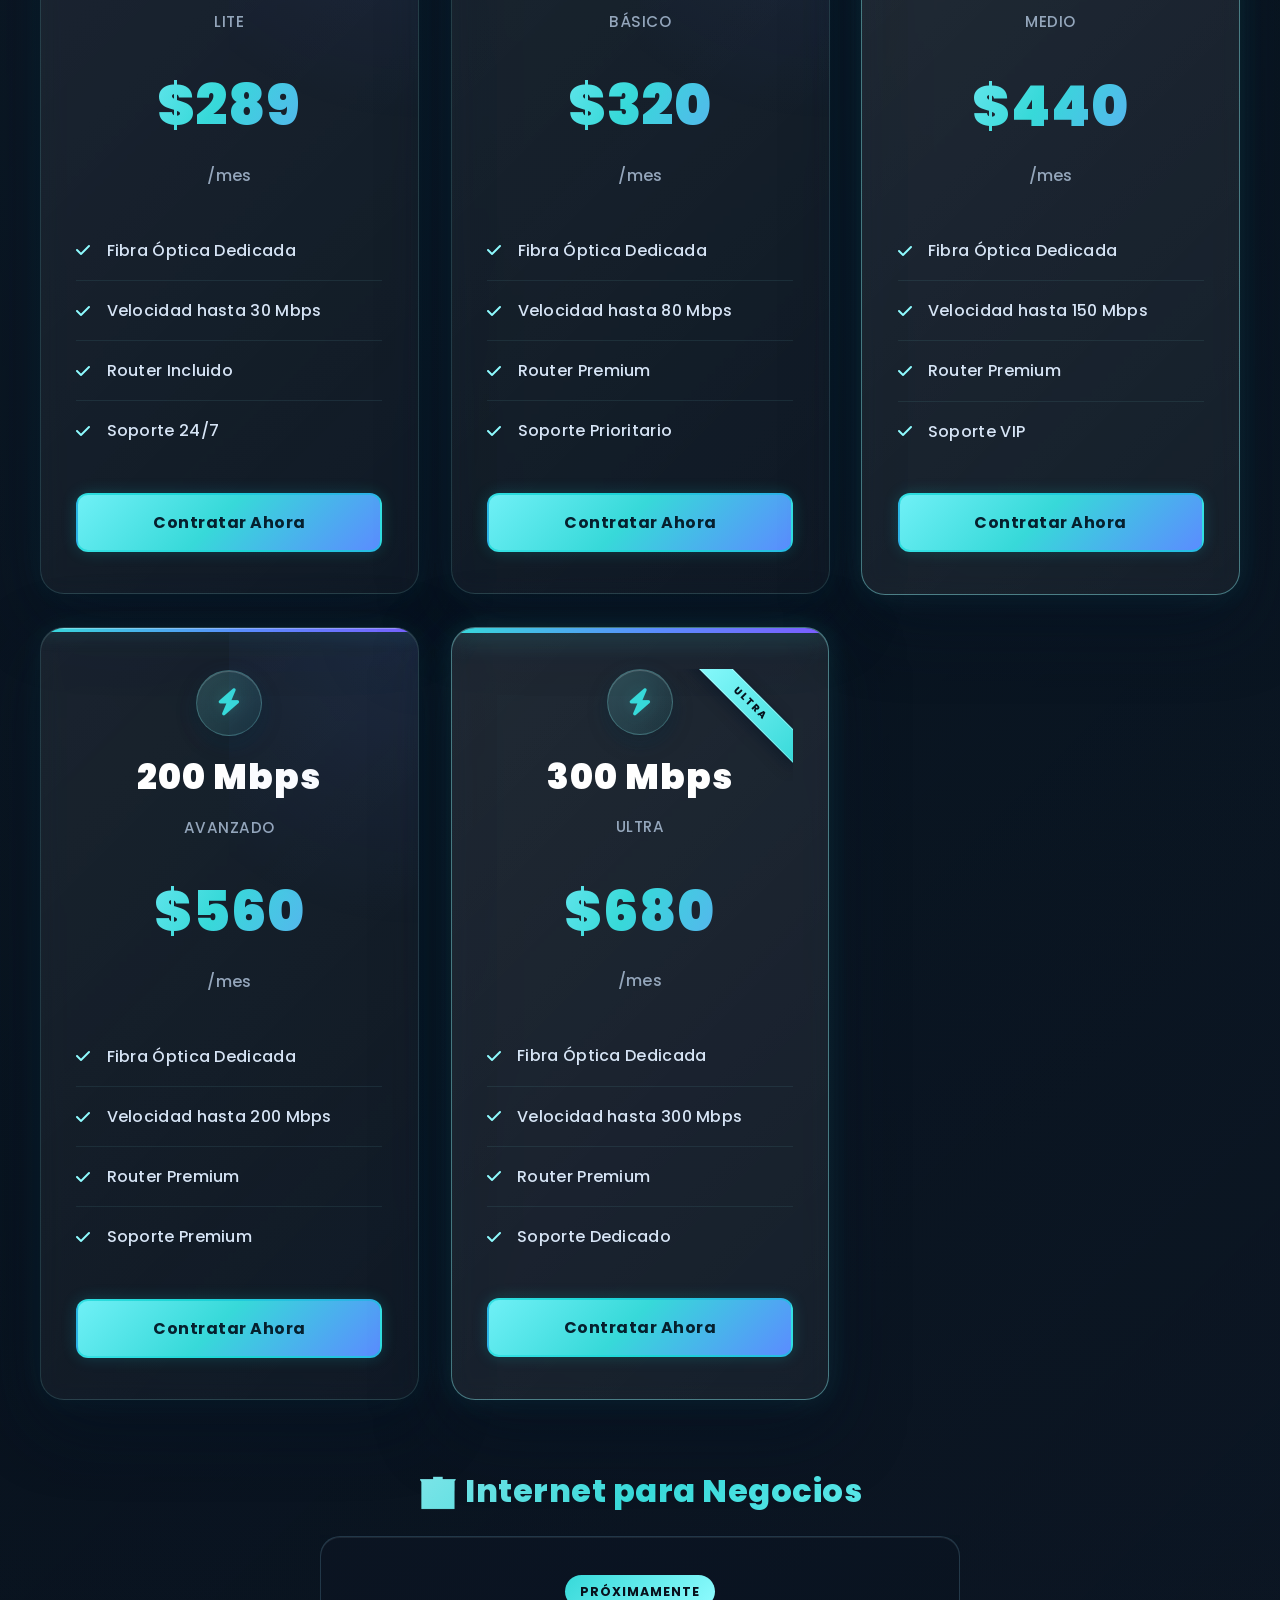
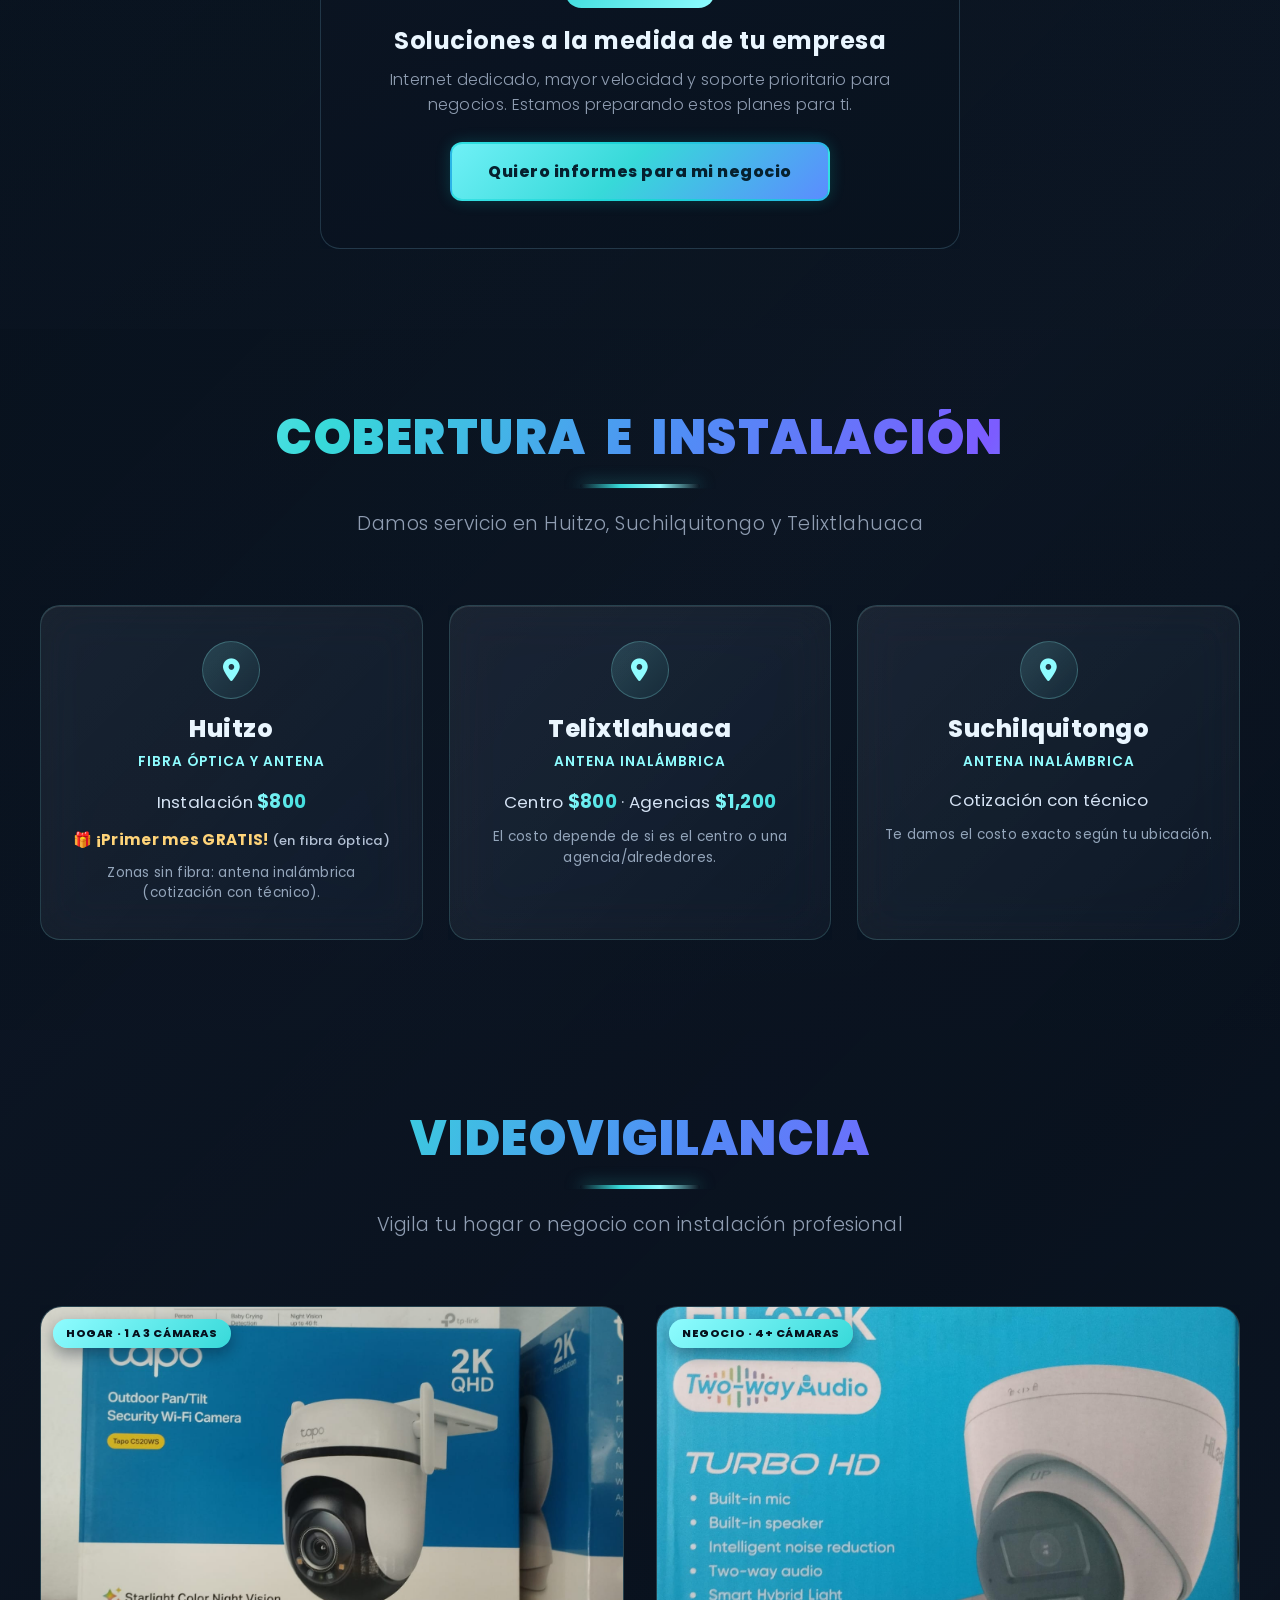
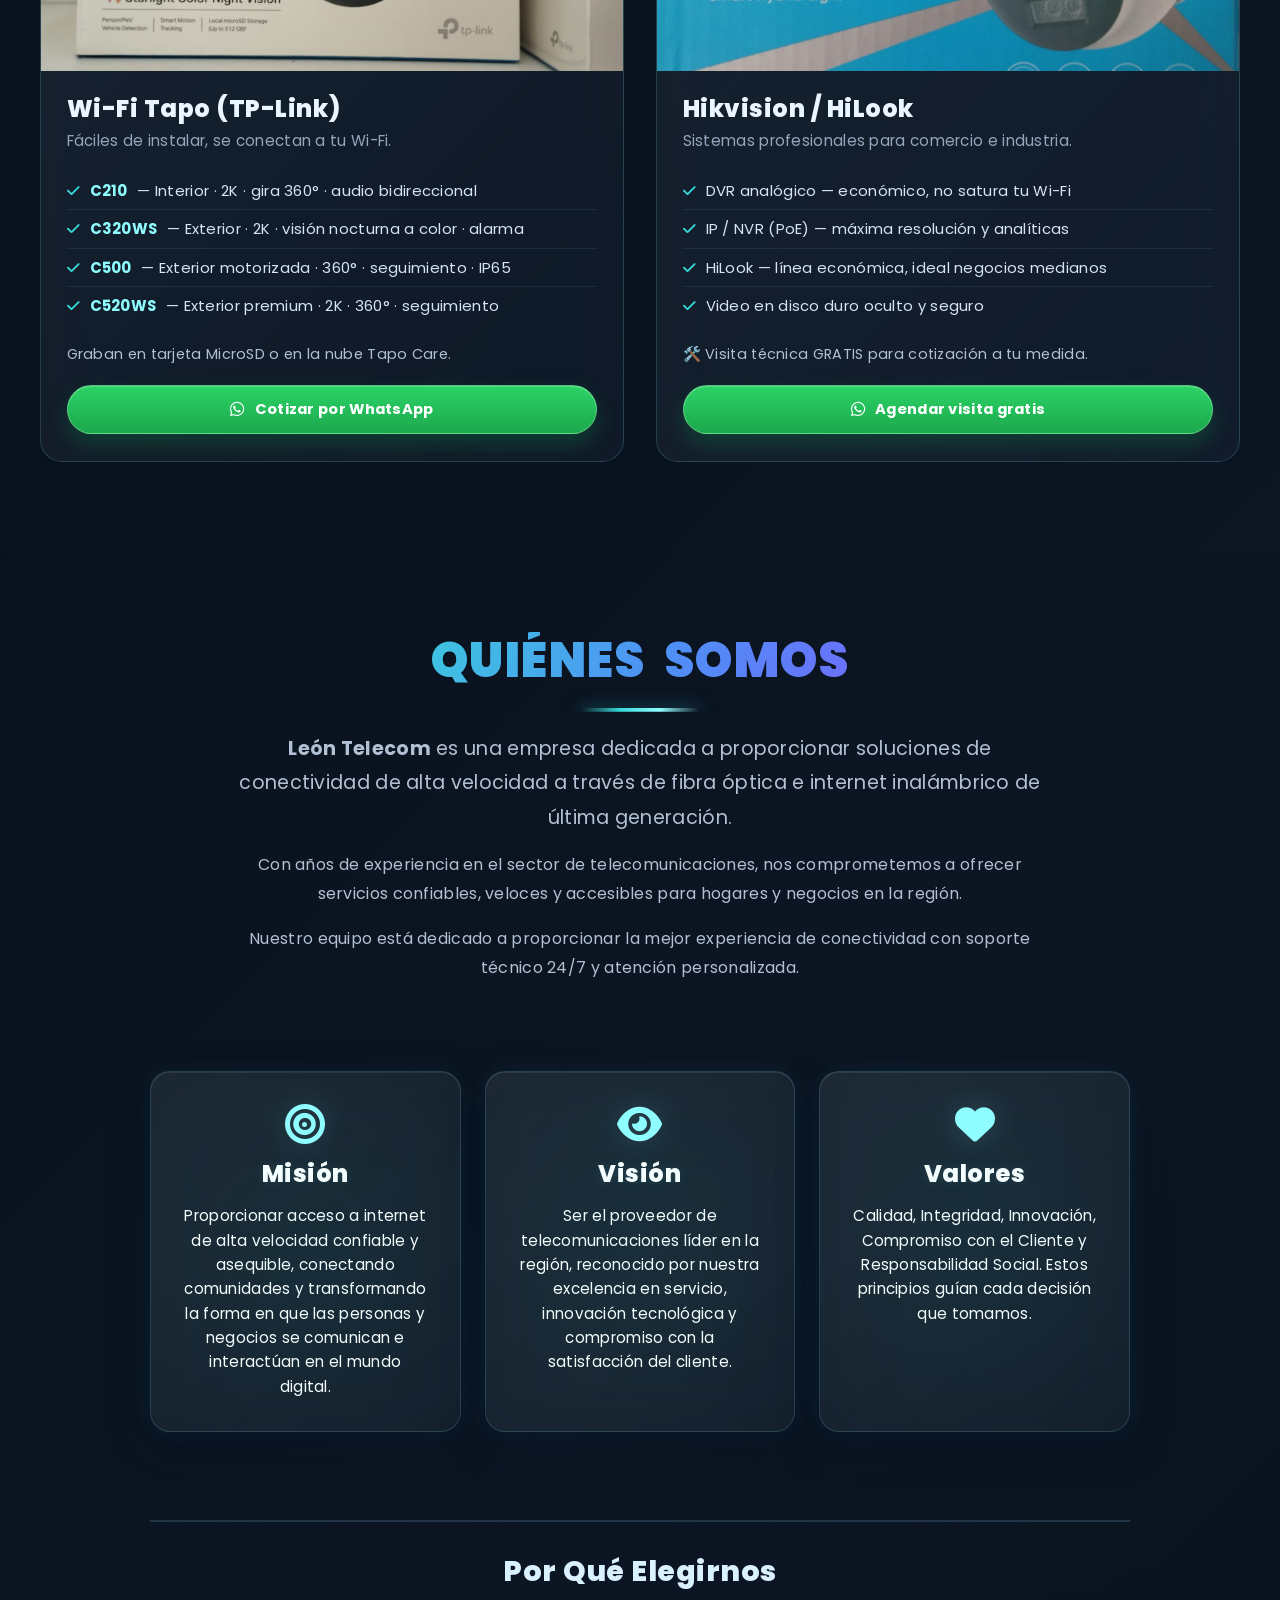
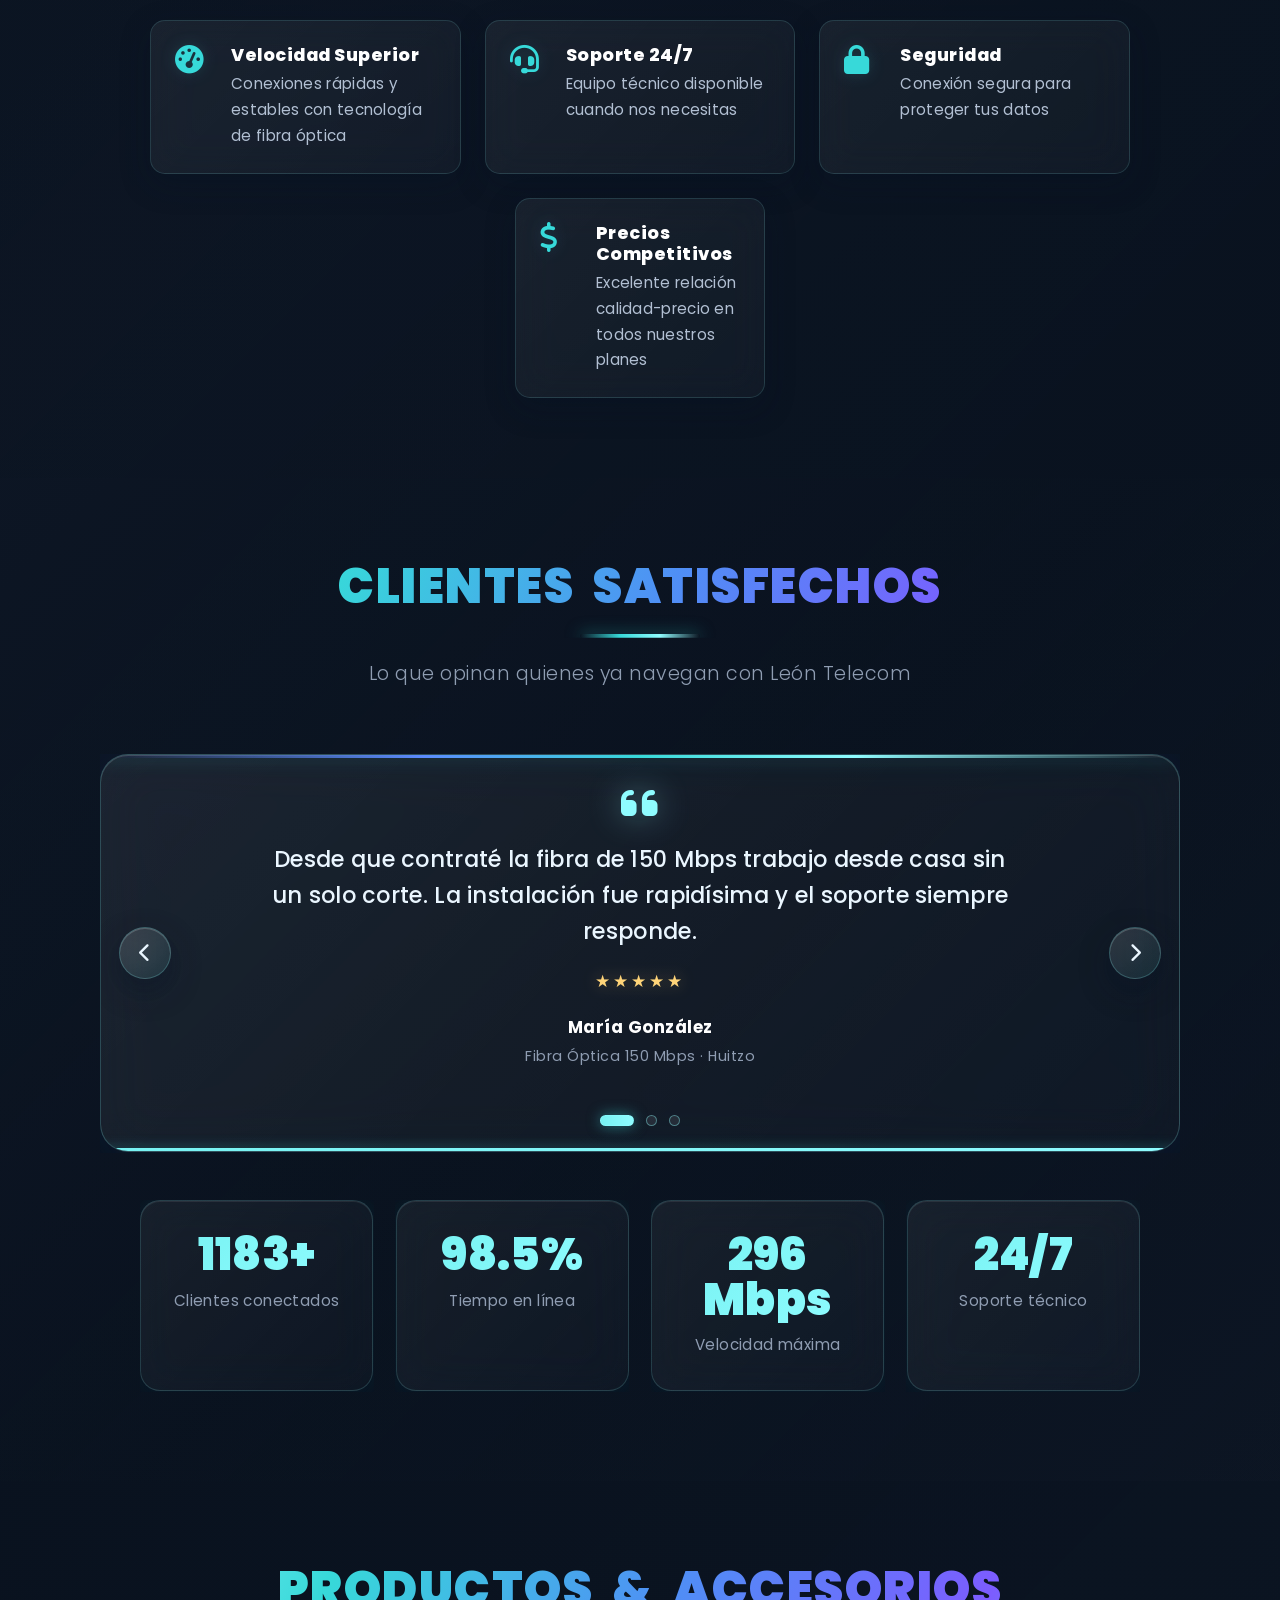
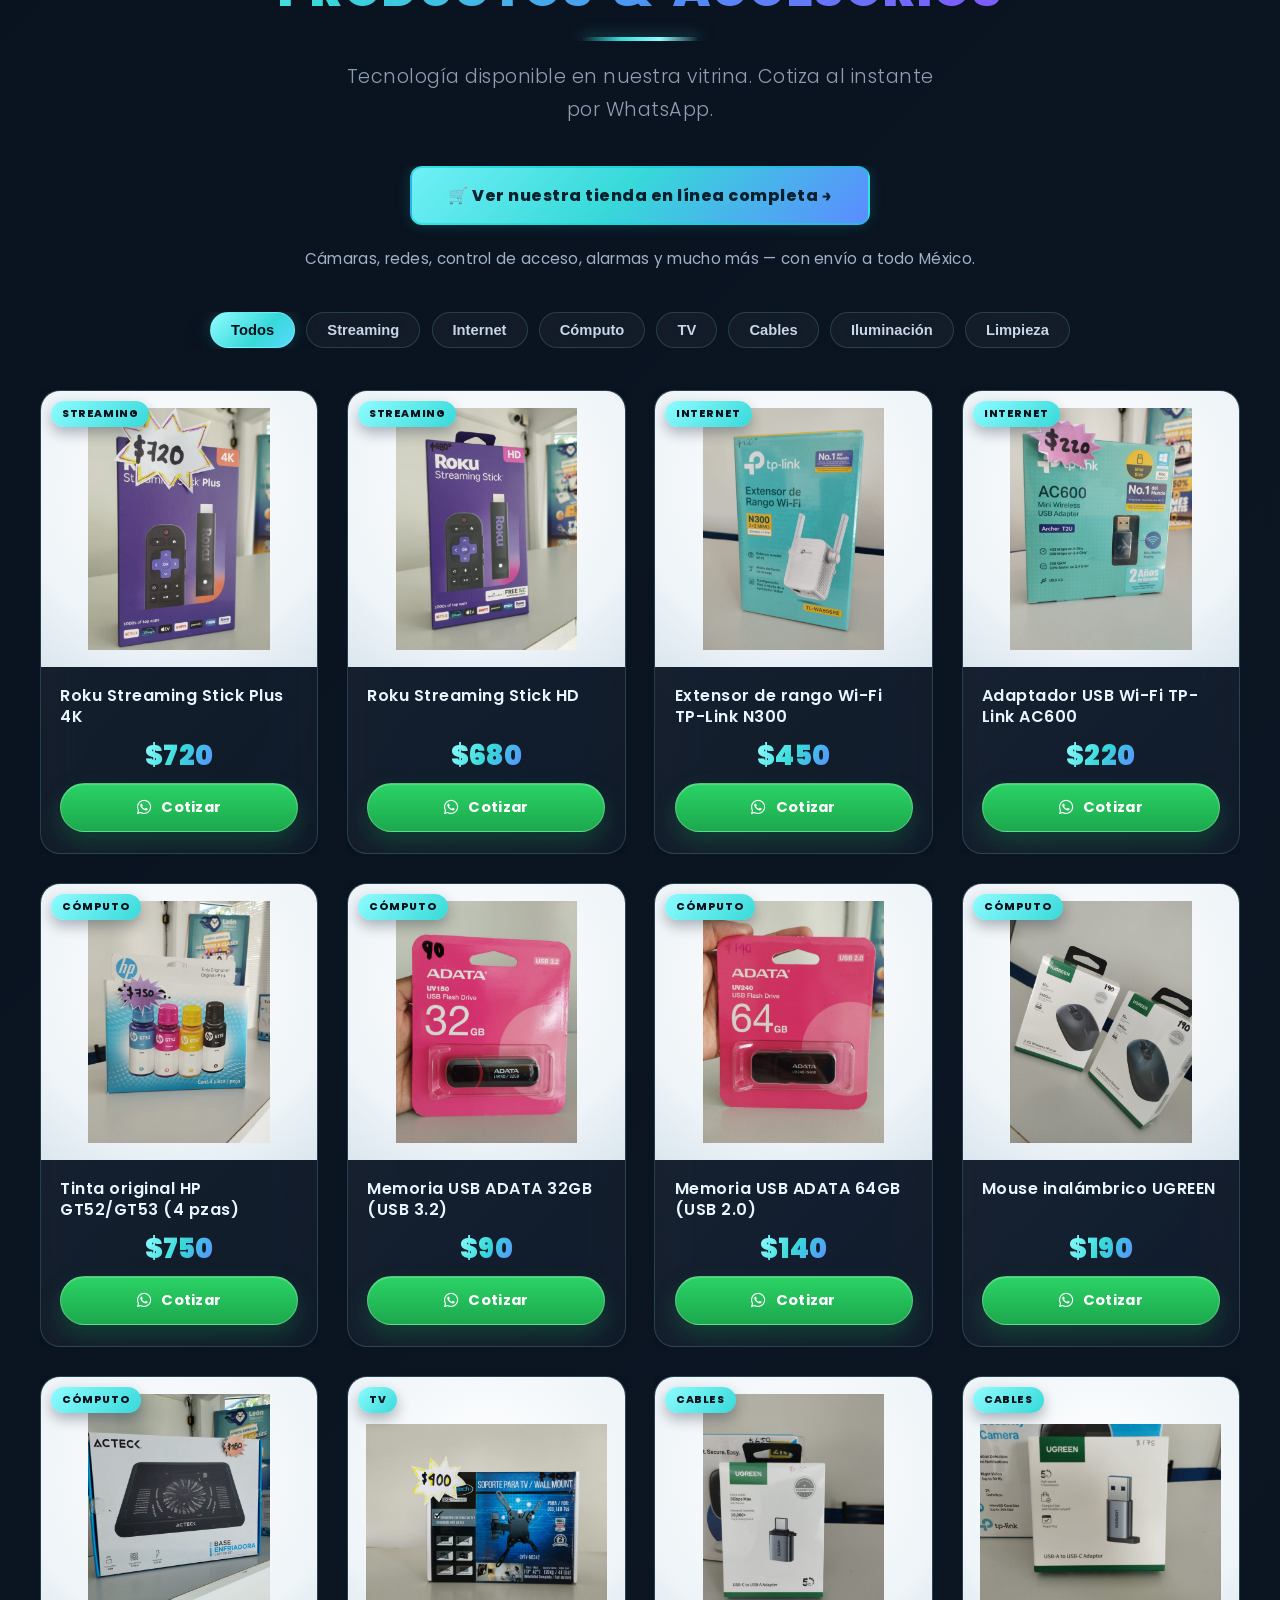
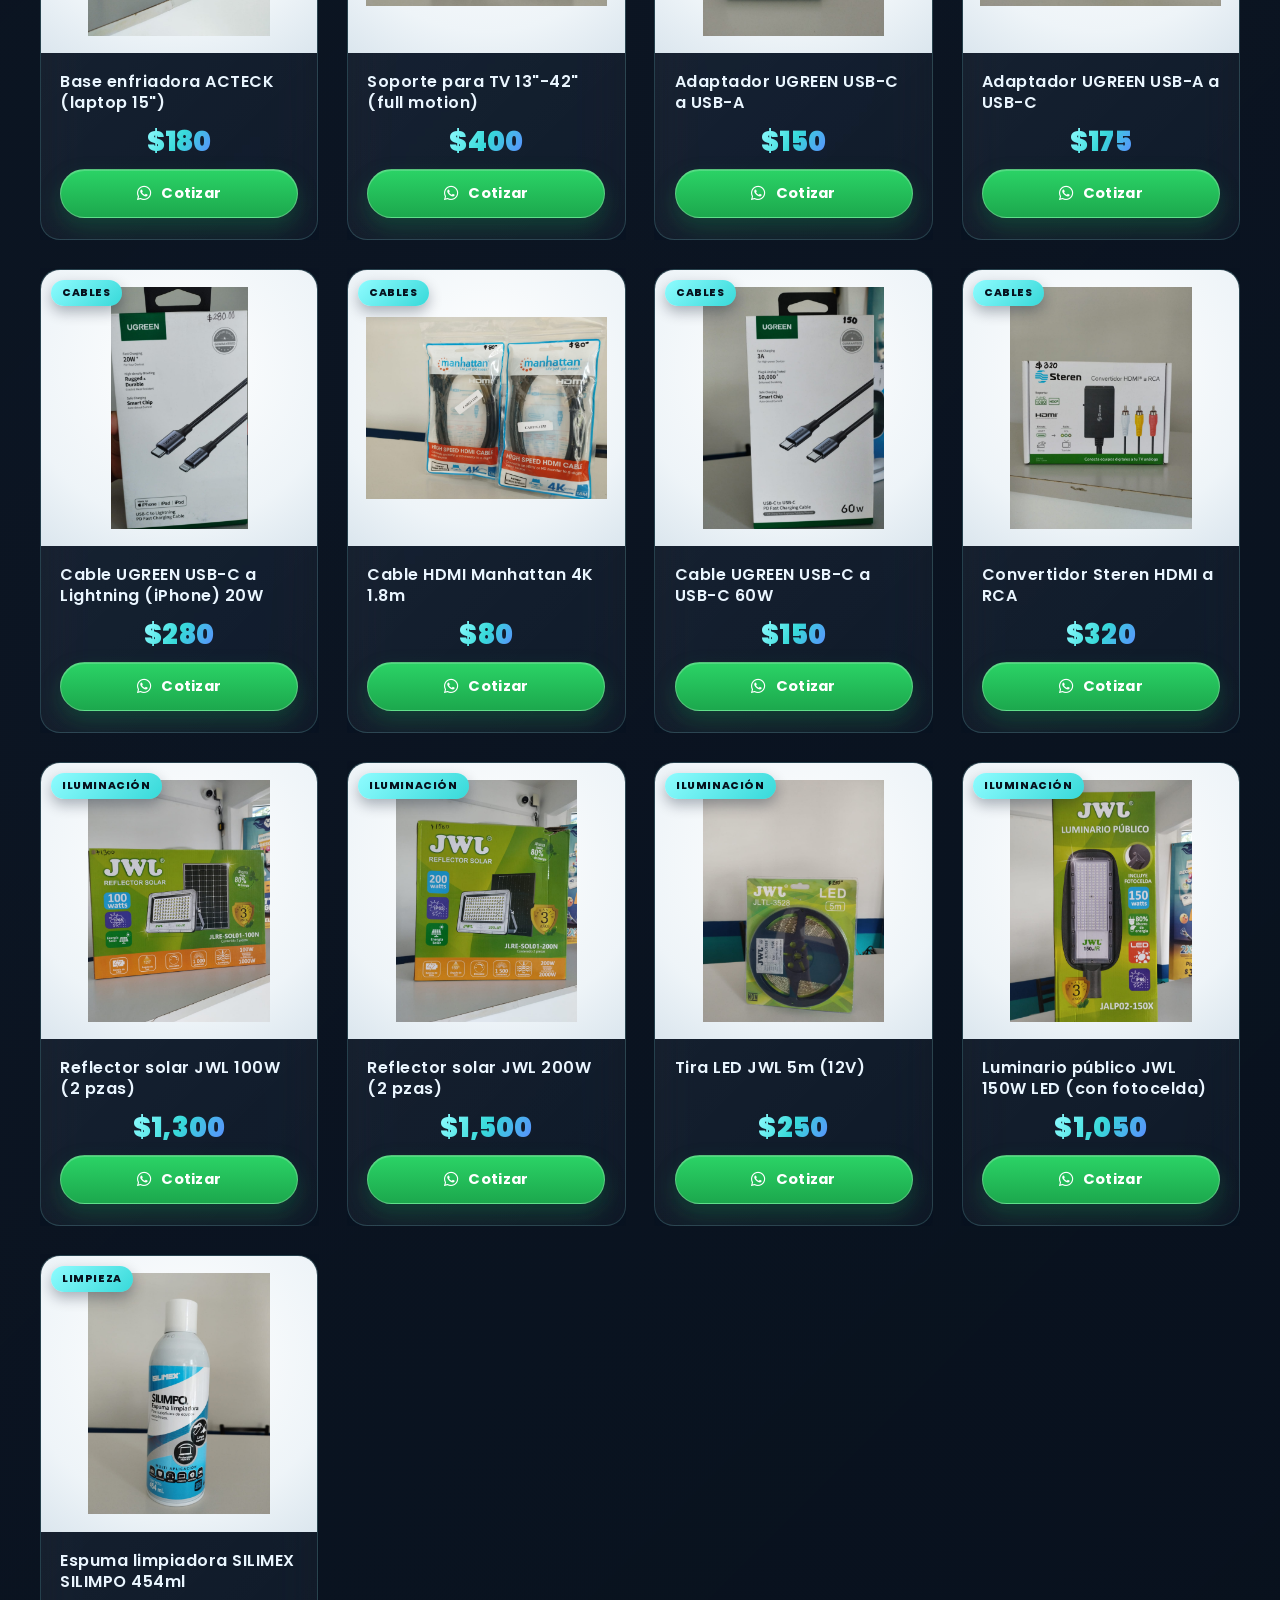
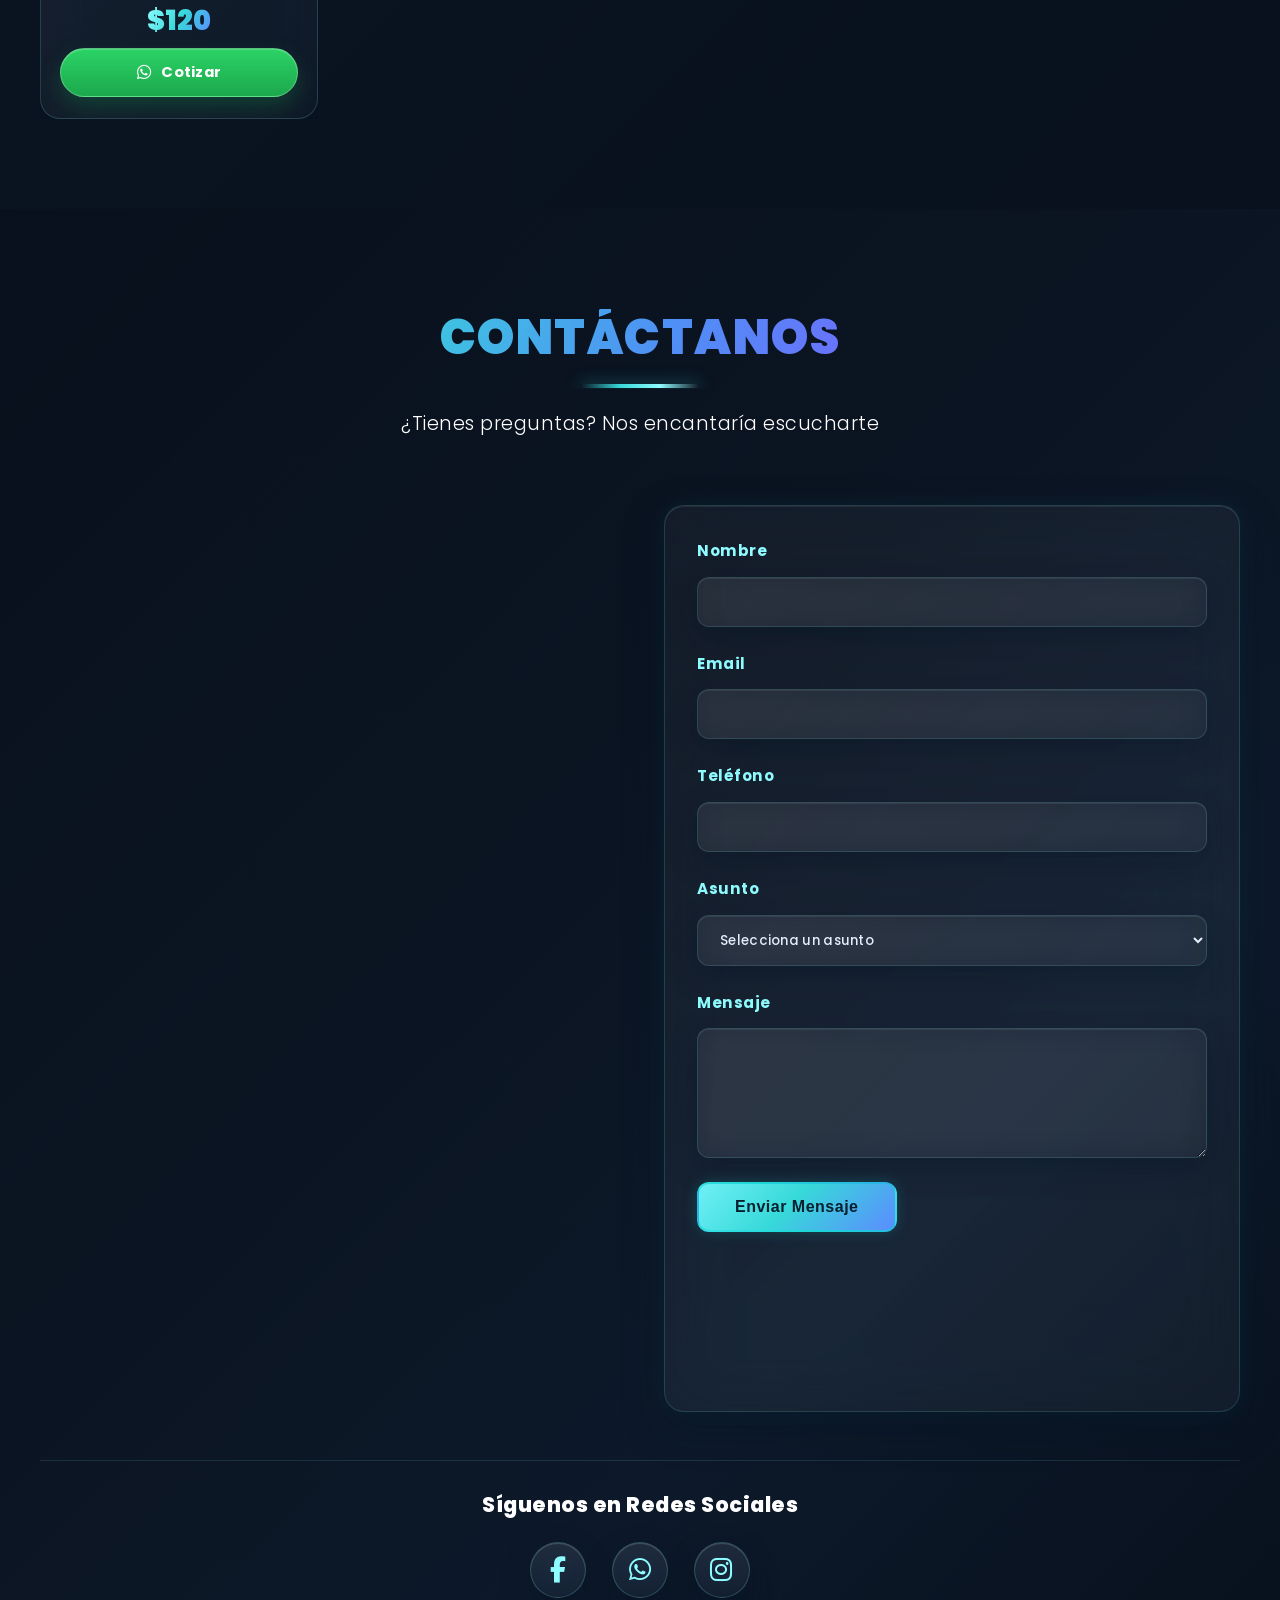
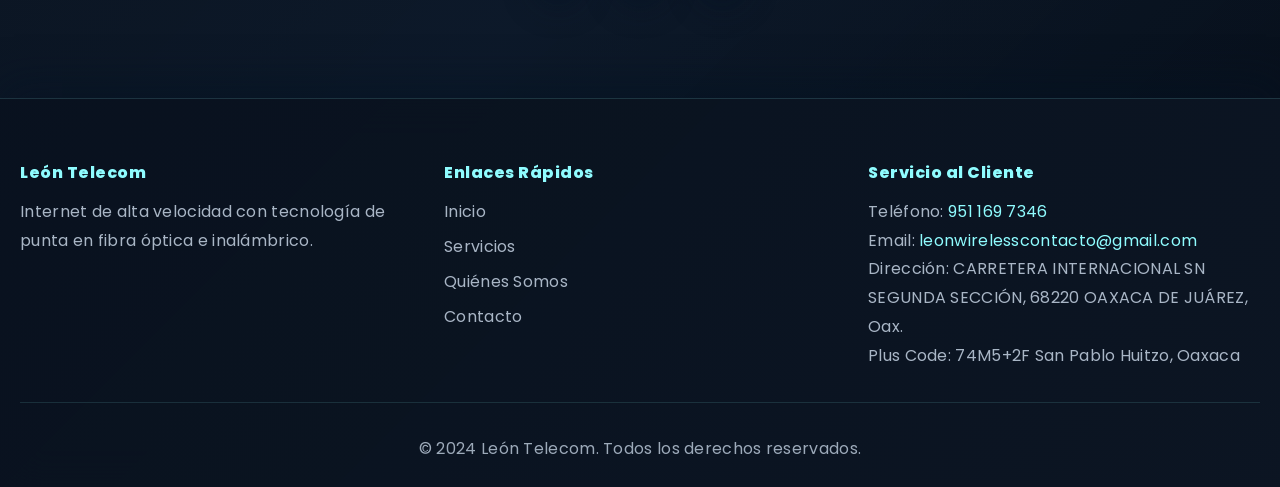
==== commit 5e66318c: "web: boton 'Tienda' en el nav + CTA a la tienda en linea (tienda.leontelecom.com) en Productos" ====
--- a/index.html
+++ b/index.html
@@ -21,7 +21,7 @@
     <link href="https://fonts.googleapis.com/css2?family=Poppins:wght@300;400;500;600;700;800;900&family=Montserrat:wght@400;500;600;700;800;900&display=swap" rel="stylesheet">
     <link rel="stylesheet" href="css/animations.css">
     <link rel="stylesheet" href="css/premium.css?v=28">
-    <link rel="stylesheet" href="css/realce.css?v=12">
+    <link rel="stylesheet" href="css/realce.css?v=13">
     <link rel="stylesheet" href="https://cdnjs.cloudflare.com/ajax/libs/font-awesome/6.4.0/css/all.min.css">
     <!-- Favicon -->
     <link rel="icon" type="image/png" href="images/favicon.png?v=1">
@@ -71,6 +71,7 @@
                 <li><a href="#testimonios" class="nav-link" data-section="testimonios">Opiniones</a></li>
                 <li><a href="#productos" class="nav-link" data-section="productos">Productos</a></li>
                 <li><a href="#contacto" class="nav-link" data-section="contacto">Contacto</a></li>
+                <li><a href="https://tienda.leontelecom.com" class="nav-link nav-tienda" target="_blank" rel="noopener">🛒 Tienda</a></li>
             </ul>
         </div>
     </nav>
@@ -506,6 +507,10 @@
         <div class="container">
             <h2 class="section-title" data-reveal="rise">Productos &amp; Accesorios</h2>
             <p class="section-subtitle" data-reveal="rise">Tecnología disponible en nuestra vitrina. Cotiza al instante por WhatsApp.</p>
+            <div style="text-align:center;margin:-1.5rem 0 2.5rem" data-reveal="fade-up">
+                <a href="https://tienda.leontelecom.com" target="_blank" rel="noopener" class="btn btn-primary btn-tienda-cta">🛒 Ver nuestra tienda en línea completa →</a>
+                <p style="margin-top:.8rem;font-size:.95rem;color:#9fb2c9">Cámaras, redes, control de acceso, alarmas y mucho más — con envío a todo México.</p>
+            </div>
 
             <div class="product-filters" data-reveal="rise">
                 <button class="prod-filter active" type="button" data-cat="all">Todos</button>
--- a/css/realce.css
+++ b/css/realce.css
@@ -66,6 +66,23 @@
 /* Enlaces de texto en el mismo cyan de marca */
 a { color: #46d8e6; }
 
+/* ---------- BOTÓN "TIENDA" EN EL NAV (destacado) --------------------- */
+.nav-tienda {
+  background: linear-gradient(135deg, #37d9d9 0%, #4f8ff5 100%) !important;
+  color: #06202e !important;
+  padding: 9px 18px !important;
+  border-radius: 24px !important;
+  font-weight: 700 !important;
+  box-shadow: 0 6px 18px rgba(55,217,217,0.28) !important;
+  transition: transform .15s ease, box-shadow .15s ease !important;
+}
+.nav-tienda:hover {
+  transform: translateY(-2px) !important;
+  box-shadow: 0 10px 26px rgba(79,143,245,0.40) !important;
+  color: #06202e !important;
+}
+.nav-tienda::after { display: none !important; }  /* sin el subrayado de los demás links */
+
 /* ---------- PÍLDORA DE PROMO (hero) ---------------------------------- */
 .hero-promo {
   display: inline-flex; align-items: center; gap: 9px;
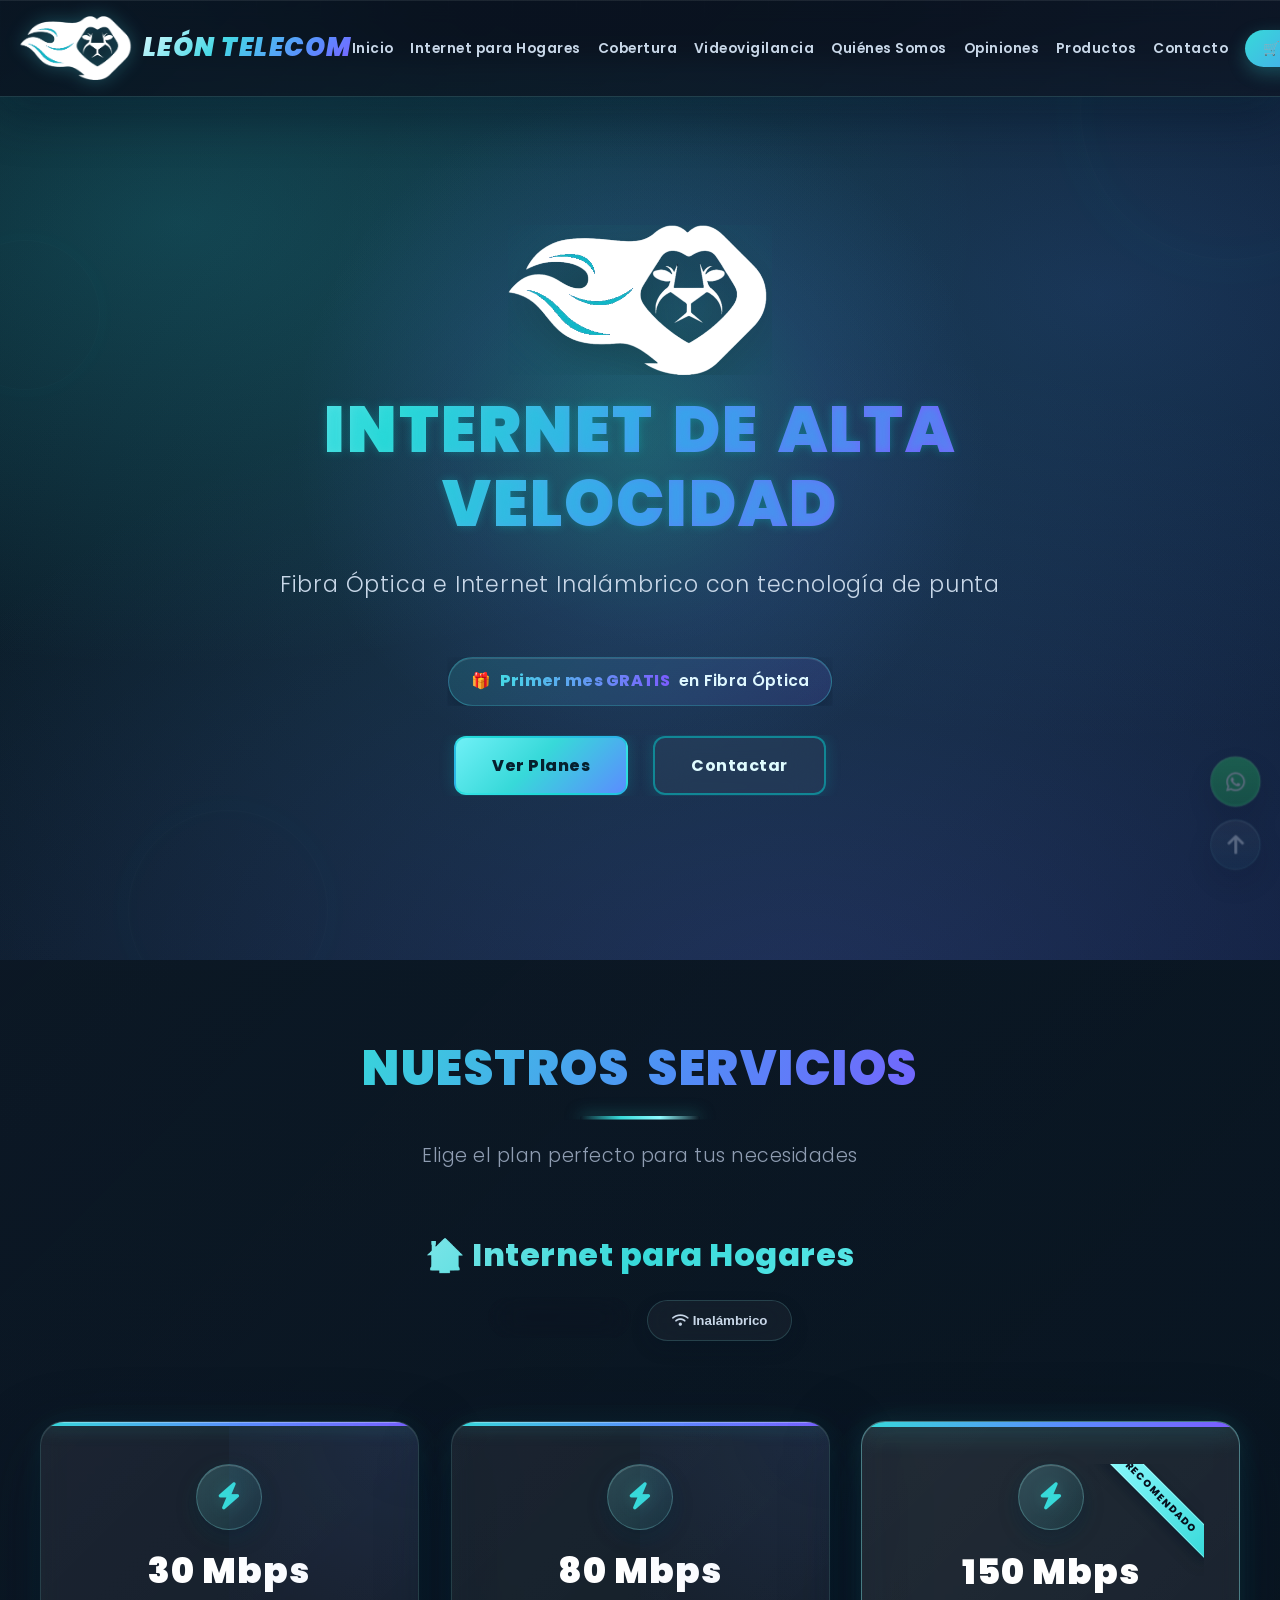
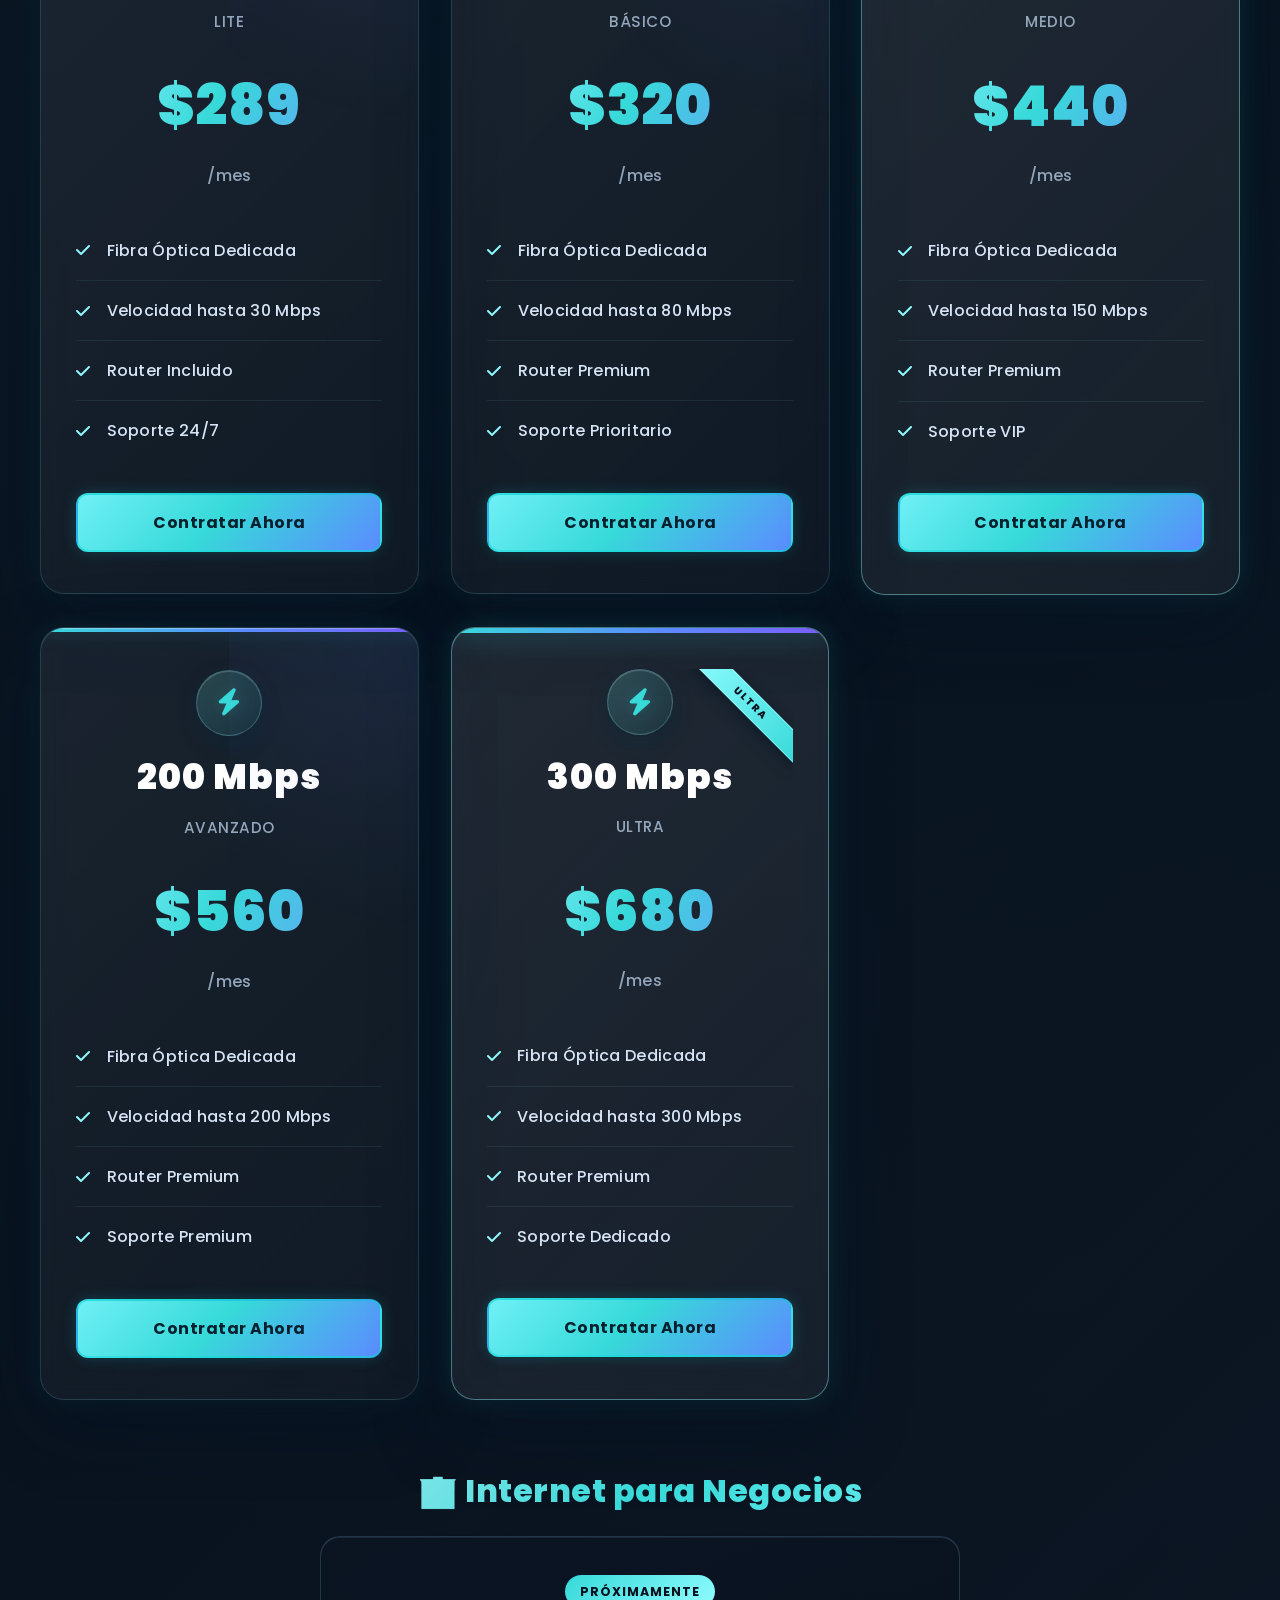
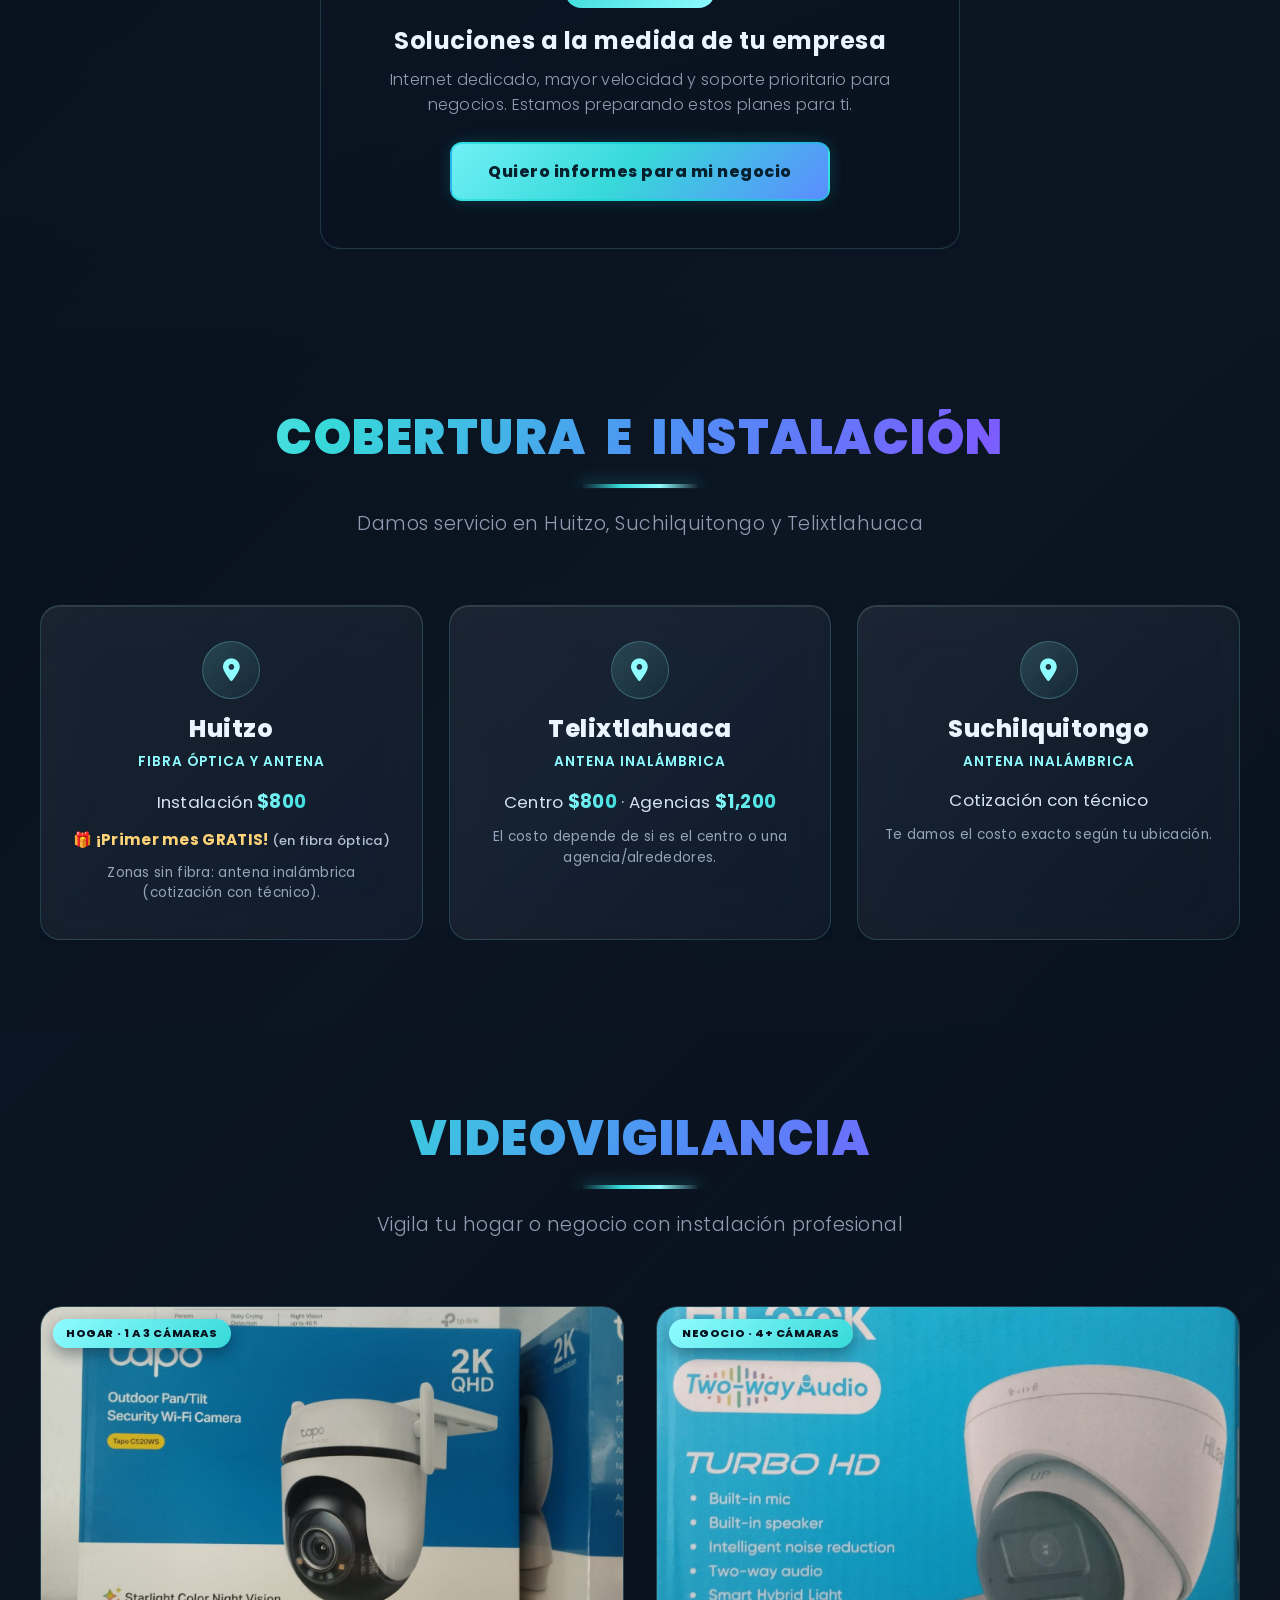
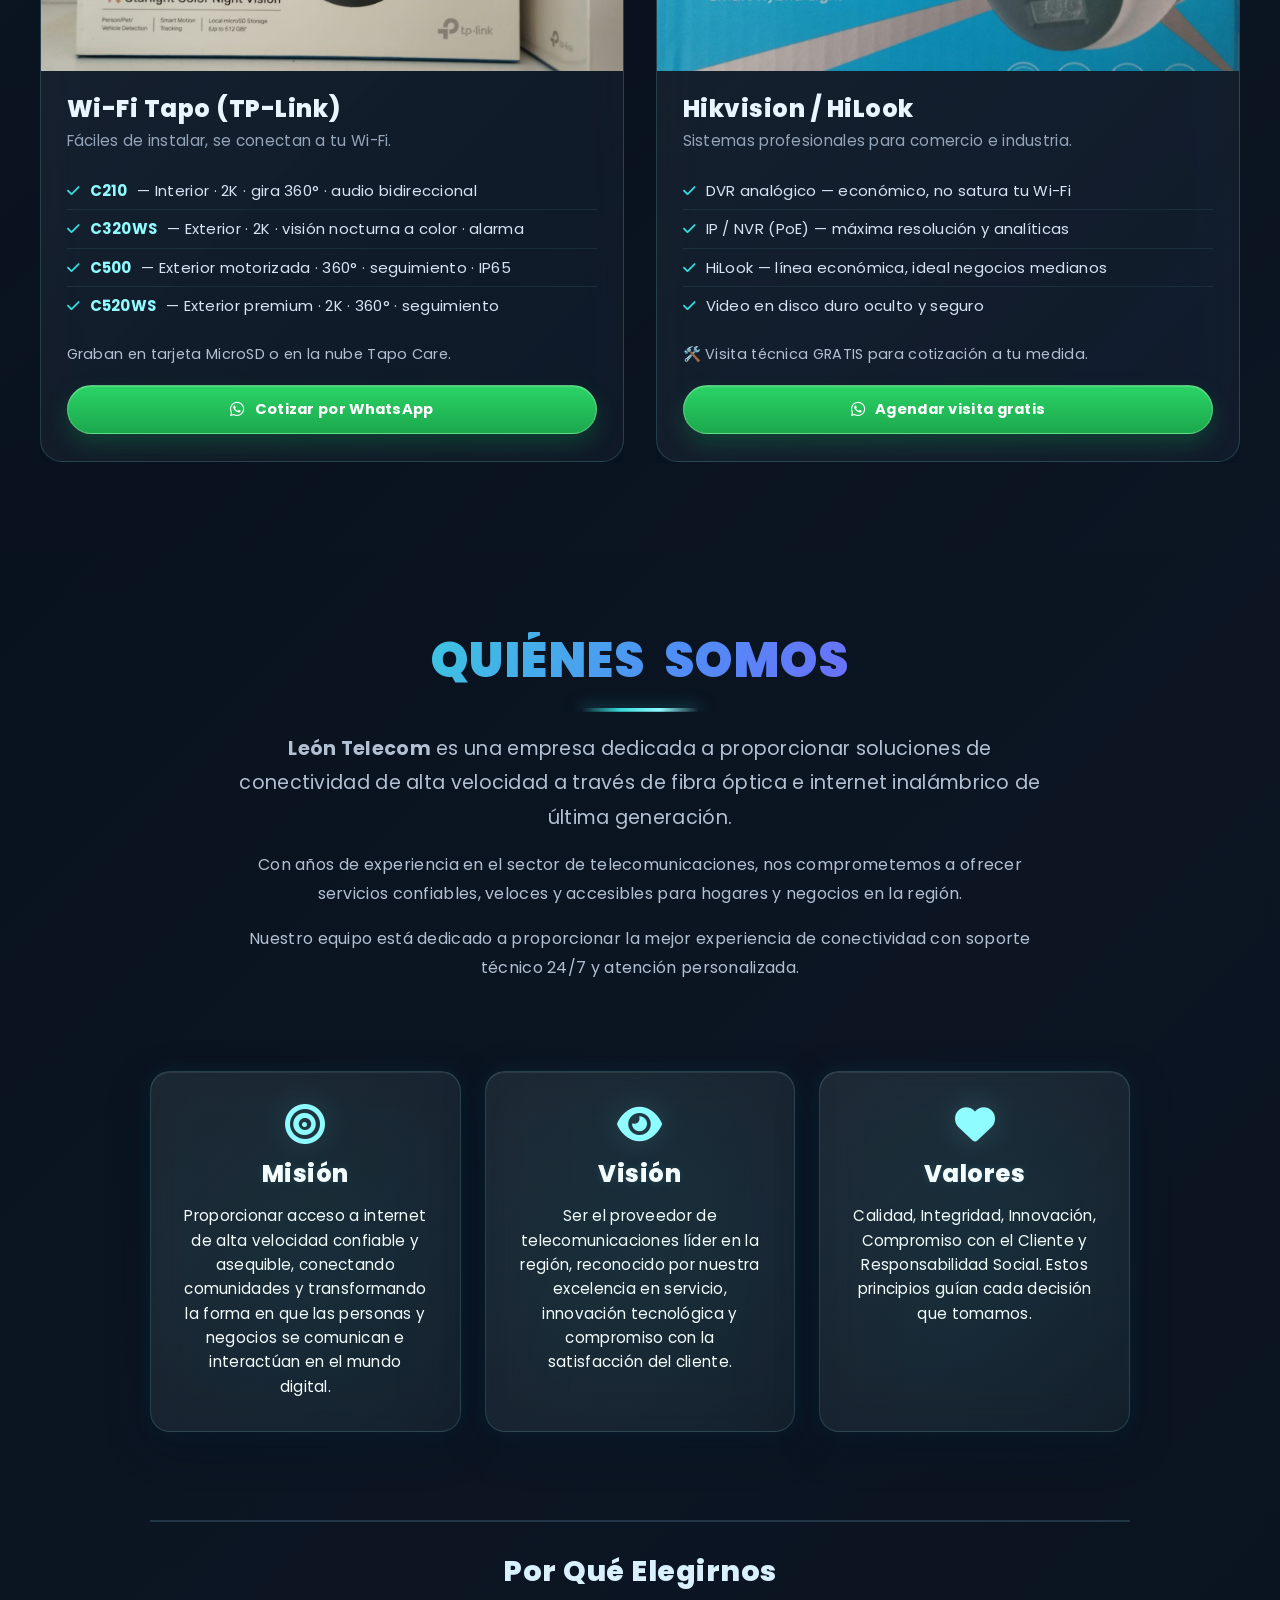
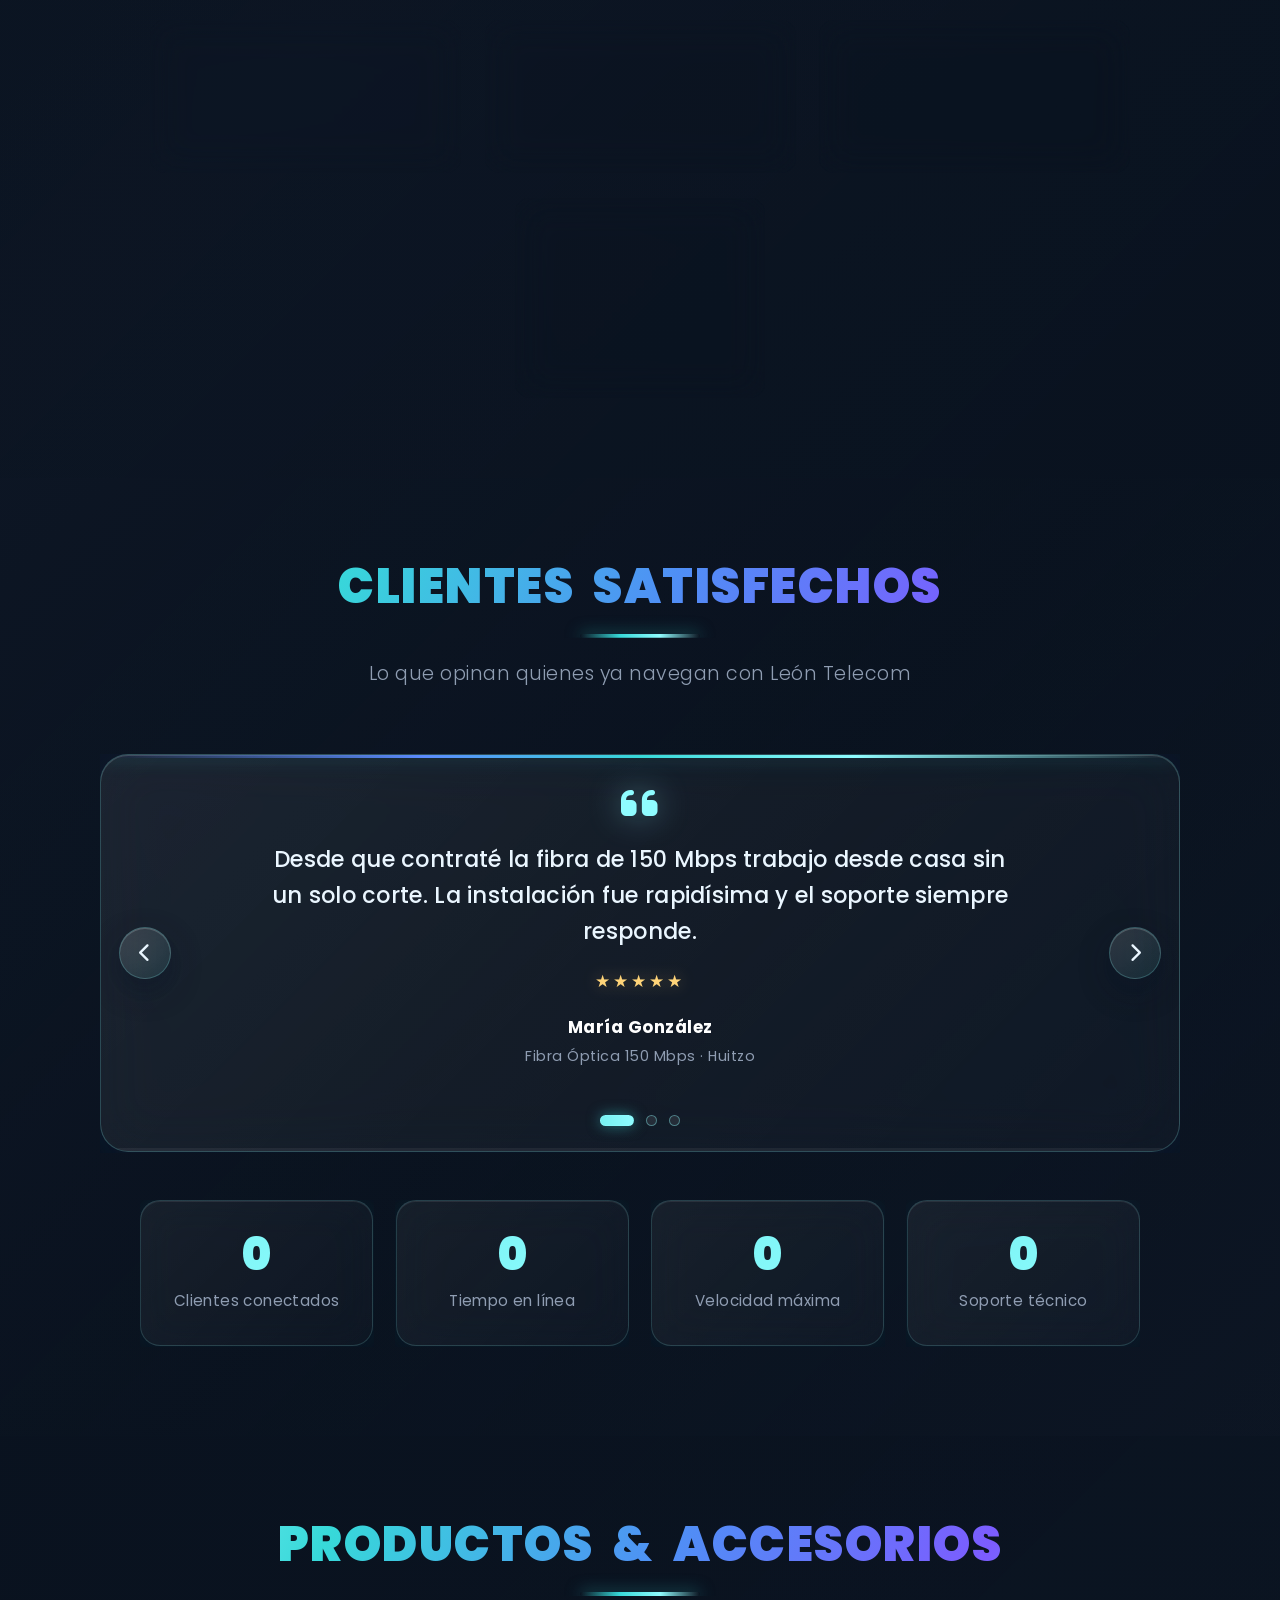
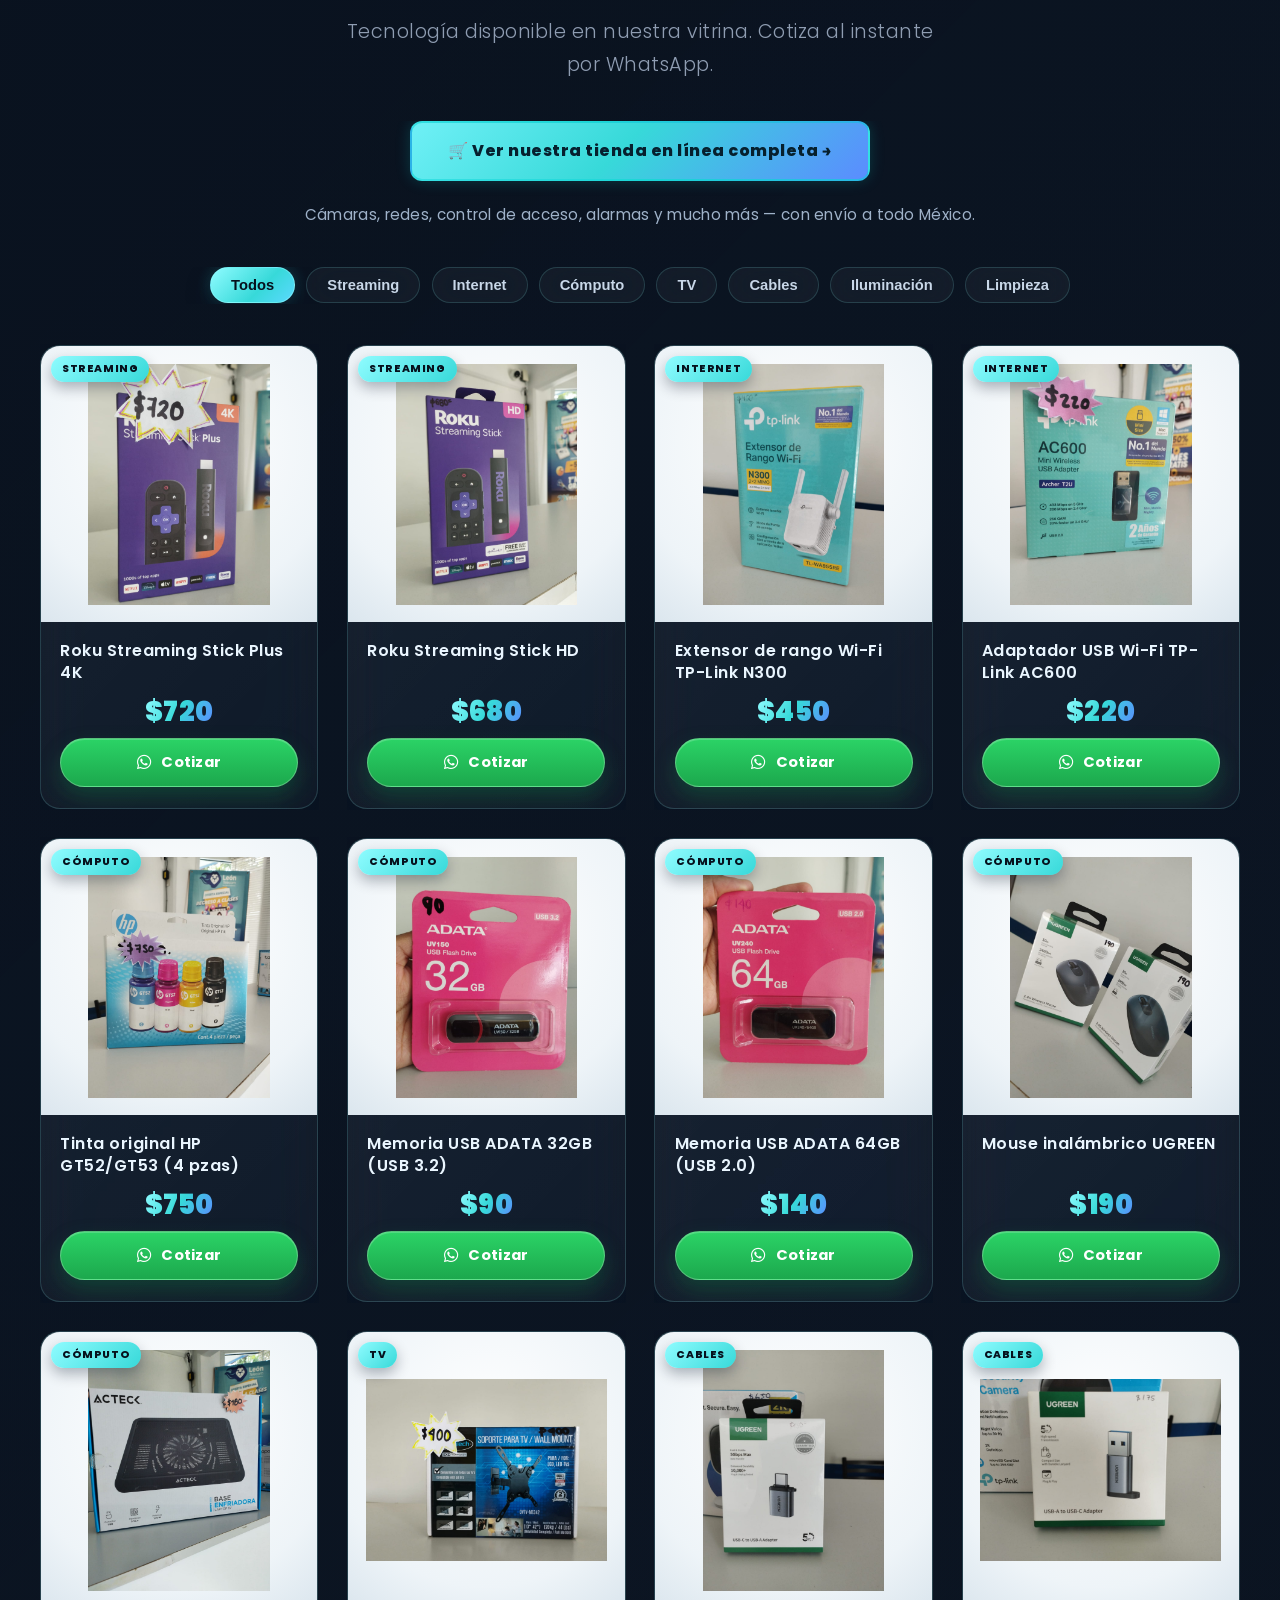
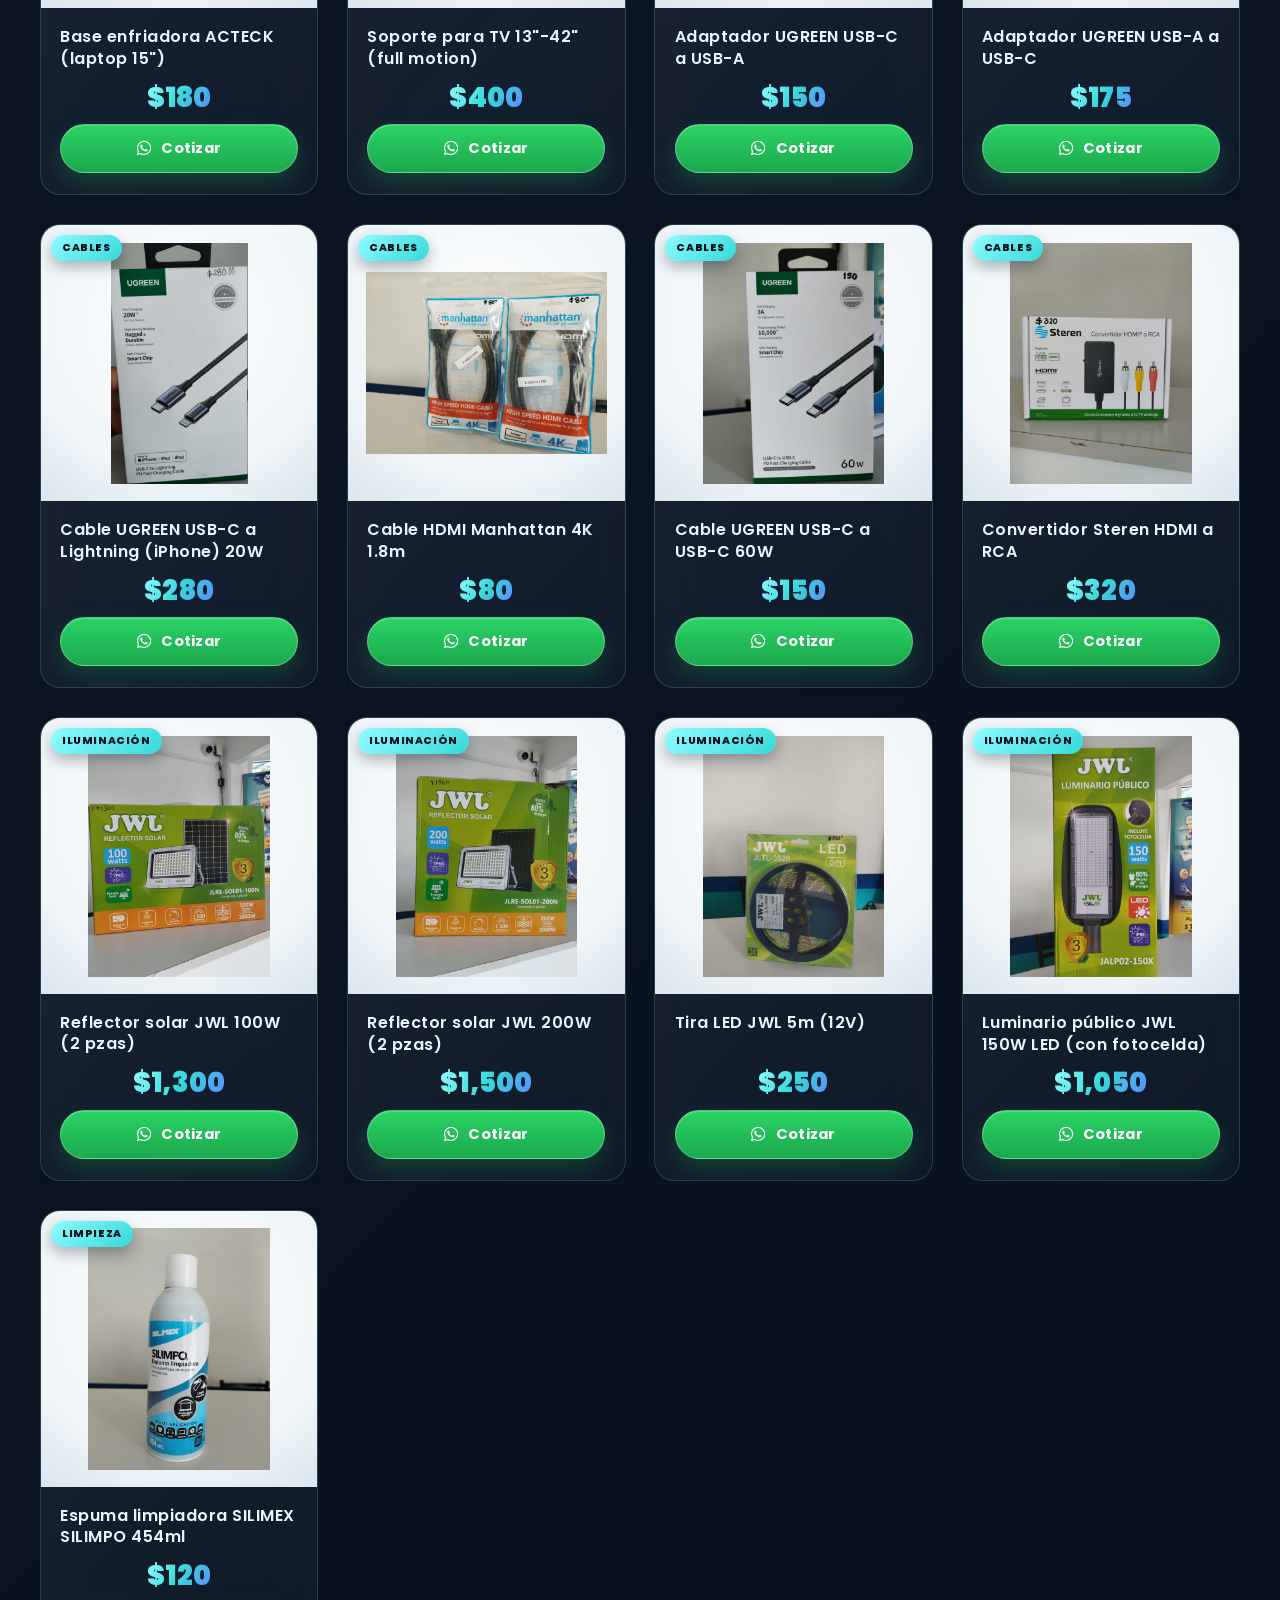
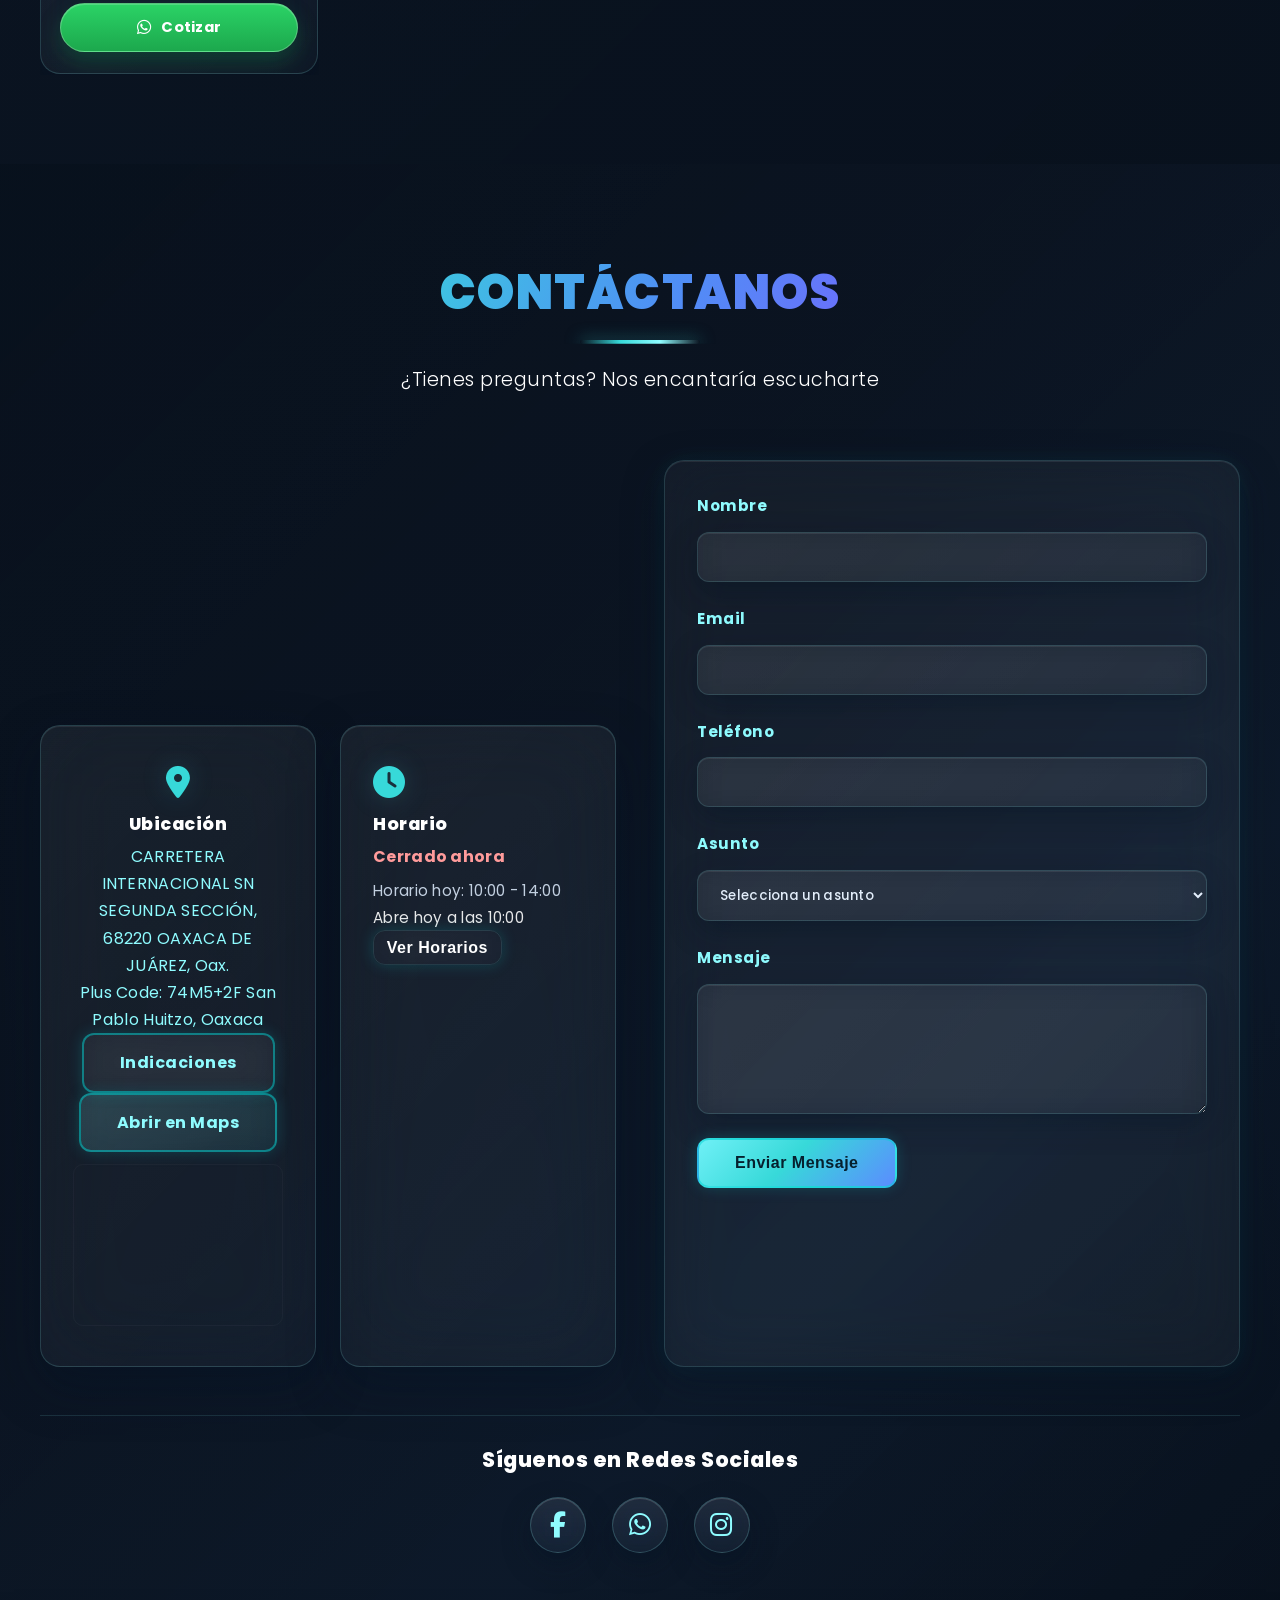
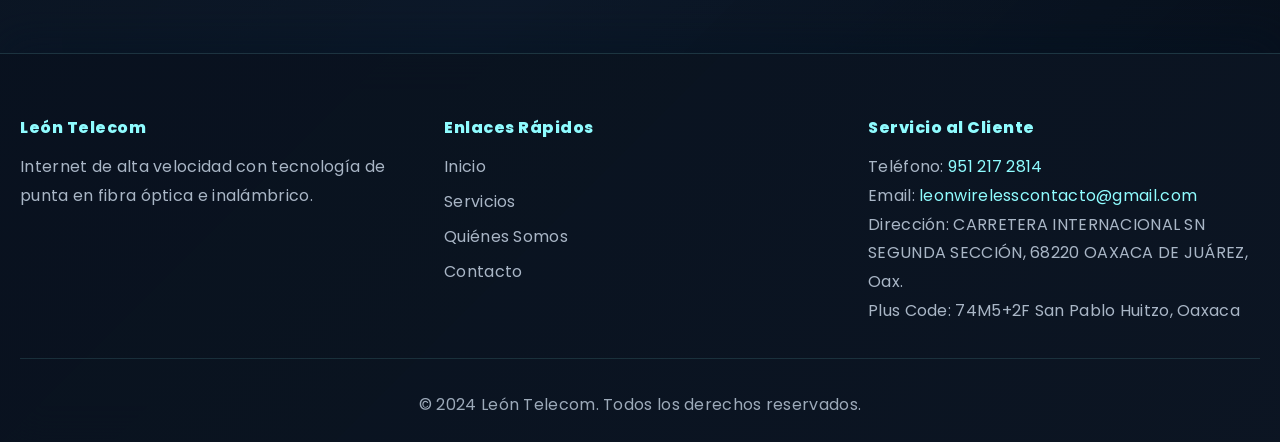
==== commit 13653c97: "web: numero de WhatsApp/tel al numero nuevo del bot (951 217 2814) en todos los enlaces" ====
--- a/index.html
+++ b/index.html
@@ -130,7 +130,7 @@
                             <li><i class="fas fa-check"></i> Velocidad hasta 15 Mbps</li>
                             <li><i class="fas fa-check"></i> Soporte 24/7</li>
                         </ul>
-                        <a href="https://wa.me/529511697346?text=Hola%20%F0%9F%91%8B%2C%20vi%20el%20plan%20Internet%20Inal%C3%A1mbrico%20de%2015%20Mbps%20(%24290%2Fmes)%20en%20su%20p%C3%A1gina%20web%20y%20me%20gustar%C3%ADa%20contratarlo.%20%C2%BFMe%20ayudan%3F" class="btn btn-plan" target="_blank" rel="noopener noreferrer">Contratar Ahora</a>
+                        <a href="https://wa.me/529512172814?text=Hola%20%F0%9F%91%8B%2C%20vi%20el%20plan%20Internet%20Inal%C3%A1mbrico%20de%2015%20Mbps%20(%24290%2Fmes)%20en%20su%20p%C3%A1gina%20web%20y%20me%20gustar%C3%ADa%20contratarlo.%20%C2%BFMe%20ayudan%3F" class="btn btn-plan" target="_blank" rel="noopener noreferrer">Contratar Ahora</a>
                     </div>
 
                     <div class="plan-card featured">
@@ -148,7 +148,7 @@
                             <li><i class="fas fa-check"></i> Velocidad hasta 20 Mbps</li>
                             <li><i class="fas fa-check"></i> Soporte Prioritario</li>
                         </ul>
-                        <a href="https://wa.me/529511697346?text=Hola%20%F0%9F%91%8B%2C%20vi%20el%20plan%20Internet%20Inal%C3%A1mbrico%20de%2020%20Mbps%20(%24340%2Fmes)%20en%20su%20p%C3%A1gina%20web%20y%20me%20gustar%C3%ADa%20contratarlo.%20%C2%BFMe%20ayudan%3F" class="btn btn-plan" target="_blank" rel="noopener noreferrer">Contratar Ahora</a>
+                        <a href="https://wa.me/529512172814?text=Hola%20%F0%9F%91%8B%2C%20vi%20el%20plan%20Internet%20Inal%C3%A1mbrico%20de%2020%20Mbps%20(%24340%2Fmes)%20en%20su%20p%C3%A1gina%20web%20y%20me%20gustar%C3%ADa%20contratarlo.%20%C2%BFMe%20ayudan%3F" class="btn btn-plan" target="_blank" rel="noopener noreferrer">Contratar Ahora</a>
                     </div>
 
                     <div class="plan-card">
@@ -165,7 +165,7 @@
                             <li><i class="fas fa-check"></i> Velocidad hasta 30 Mbps</li>
                             <li><i class="fas fa-check"></i> Soporte VIP</li>
                         </ul>
-                        <a href="https://wa.me/529511697346?text=Hola%20%F0%9F%91%8B%2C%20vi%20el%20plan%20Internet%20Inal%C3%A1mbrico%20de%2030%20Mbps%20(%24440%2Fmes)%20en%20su%20p%C3%A1gina%20web%20y%20me%20gustar%C3%ADa%20contratarlo.%20%C2%BFMe%20ayudan%3F" class="btn btn-plan" target="_blank" rel="noopener noreferrer">Contratar Ahora</a>
+                        <a href="https://wa.me/529512172814?text=Hola%20%F0%9F%91%8B%2C%20vi%20el%20plan%20Internet%20Inal%C3%A1mbrico%20de%2030%20Mbps%20(%24440%2Fmes)%20en%20su%20p%C3%A1gina%20web%20y%20me%20gustar%C3%ADa%20contratarlo.%20%C2%BFMe%20ayudan%3F" class="btn btn-plan" target="_blank" rel="noopener noreferrer">Contratar Ahora</a>
                     </div>
                 </div>
             </div>
@@ -187,7 +187,7 @@
                             <li><i class="fas fa-check"></i> Router Incluido</li>
                             <li><i class="fas fa-check"></i> Soporte 24/7</li>
                         </ul>
-                        <a href="https://wa.me/529511697346?text=Hola%20%F0%9F%91%8B%2C%20vi%20el%20plan%20Fibra%20%C3%93ptica%20LITE%20de%2030%20Mbps%20(%24289%2Fmes)%20en%20su%20p%C3%A1gina%20web%20y%20me%20gustar%C3%ADa%20contratarlo.%20%C2%BFMe%20ayudan%3F" class="btn btn-plan" target="_blank" rel="noopener noreferrer">Contratar Ahora</a>
+                        <a href="https://wa.me/529512172814?text=Hola%20%F0%9F%91%8B%2C%20vi%20el%20plan%20Fibra%20%C3%93ptica%20LITE%20de%2030%20Mbps%20(%24289%2Fmes)%20en%20su%20p%C3%A1gina%20web%20y%20me%20gustar%C3%ADa%20contratarlo.%20%C2%BFMe%20ayudan%3F" class="btn btn-plan" target="_blank" rel="noopener noreferrer">Contratar Ahora</a>
                     </div>
 
                     <div class="plan-card">
@@ -204,7 +204,7 @@
                             <li><i class="fas fa-check"></i> Router Premium</li>
                             <li><i class="fas fa-check"></i> Soporte Prioritario</li>
                         </ul>
-                        <a href="https://wa.me/529511697346?text=Hola%20%F0%9F%91%8B%2C%20vi%20el%20plan%20Fibra%20%C3%93ptica%20B%C3%81SICO%20de%2080%20Mbps%20(%24320%2Fmes)%20en%20su%20p%C3%A1gina%20web%20y%20me%20gustar%C3%ADa%20contratarlo.%20%C2%BFMe%20ayudan%3F" class="btn btn-plan" target="_blank" rel="noopener noreferrer">Contratar Ahora</a>
+                        <a href="https://wa.me/529512172814?text=Hola%20%F0%9F%91%8B%2C%20vi%20el%20plan%20Fibra%20%C3%93ptica%20B%C3%81SICO%20de%2080%20Mbps%20(%24320%2Fmes)%20en%20su%20p%C3%A1gina%20web%20y%20me%20gustar%C3%ADa%20contratarlo.%20%C2%BFMe%20ayudan%3F" class="btn btn-plan" target="_blank" rel="noopener noreferrer">Contratar Ahora</a>
                     </div>
 
                     <div class="plan-card featured">
@@ -222,7 +222,7 @@
                             <li><i class="fas fa-check"></i> Router Premium</li>
                             <li><i class="fas fa-check"></i> Soporte VIP</li>
                         </ul>
-                        <a href="https://wa.me/529511697346?text=Hola%20%F0%9F%91%8B%2C%20vi%20el%20plan%20Fibra%20%C3%93ptica%20MEDIO%20de%20150%20Mbps%20(%24440%2Fmes)%20en%20su%20p%C3%A1gina%20web%20y%20me%20gustar%C3%ADa%20contratarlo.%20%C2%BFMe%20ayudan%3F" class="btn btn-plan" target="_blank" rel="noopener noreferrer">Contratar Ahora</a>
+                        <a href="https://wa.me/529512172814?text=Hola%20%F0%9F%91%8B%2C%20vi%20el%20plan%20Fibra%20%C3%93ptica%20MEDIO%20de%20150%20Mbps%20(%24440%2Fmes)%20en%20su%20p%C3%A1gina%20web%20y%20me%20gustar%C3%ADa%20contratarlo.%20%C2%BFMe%20ayudan%3F" class="btn btn-plan" target="_blank" rel="noopener noreferrer">Contratar Ahora</a>
                     </div>
 
                     <div class="plan-card">
@@ -239,7 +239,7 @@
                             <li><i class="fas fa-check"></i> Router Premium</li>
                             <li><i class="fas fa-check"></i> Soporte Premium</li>
                         </ul>
-                        <a href="https://wa.me/529511697346?text=Hola%20%F0%9F%91%8B%2C%20vi%20el%20plan%20Fibra%20%C3%93ptica%20AVANZADO%20de%20200%20Mbps%20(%24560%2Fmes)%20en%20su%20p%C3%A1gina%20web%20y%20me%20gustar%C3%ADa%20contratarlo.%20%C2%BFMe%20ayudan%3F" class="btn btn-plan" target="_blank" rel="noopener noreferrer">Contratar Ahora</a>
+                        <a href="https://wa.me/529512172814?text=Hola%20%F0%9F%91%8B%2C%20vi%20el%20plan%20Fibra%20%C3%93ptica%20AVANZADO%20de%20200%20Mbps%20(%24560%2Fmes)%20en%20su%20p%C3%A1gina%20web%20y%20me%20gustar%C3%ADa%20contratarlo.%20%C2%BFMe%20ayudan%3F" class="btn btn-plan" target="_blank" rel="noopener noreferrer">Contratar Ahora</a>
                     </div>
 
                     <div class="plan-card featured">
@@ -257,7 +257,7 @@
                             <li><i class="fas fa-check"></i> Router Premium</li>
                             <li><i class="fas fa-check"></i> Soporte Dedicado</li>
                         </ul>
-                        <a href="https://wa.me/529511697346?text=Hola%20%F0%9F%91%8B%2C%20vi%20el%20plan%20Fibra%20%C3%93ptica%20ULTRA%20de%20300%20Mbps%20(%24680%2Fmes)%20en%20su%20p%C3%A1gina%20web%20y%20me%20gustar%C3%ADa%20contratarlo.%20%C2%BFMe%20ayudan%3F" class="btn btn-plan" target="_blank" rel="noopener noreferrer">Contratar Ahora</a>
+                        <a href="https://wa.me/529512172814?text=Hola%20%F0%9F%91%8B%2C%20vi%20el%20plan%20Fibra%20%C3%93ptica%20ULTRA%20de%20300%20Mbps%20(%24680%2Fmes)%20en%20su%20p%C3%A1gina%20web%20y%20me%20gustar%C3%ADa%20contratarlo.%20%C2%BFMe%20ayudan%3F" class="btn btn-plan" target="_blank" rel="noopener noreferrer">Contratar Ahora</a>
                     </div>
                 </div>
             </div>
@@ -267,7 +267,7 @@
                 <span class="badge-soon">Próximamente</span>
                 <h4>Soluciones a la medida de tu empresa</h4>
                 <p>Internet dedicado, mayor velocidad y soporte prioritario para negocios. Estamos preparando estos planes para ti.</p>
-                <a href="https://wa.me/529511697346?text=Hola%20%F0%9F%91%8B%2C%20me%20interesa%20Internet%20para%20Negocios%20de%20Le%C3%B3n%20Telecom.%20%C2%BFMe%20dan%20informes%3F" class="btn btn-primary" target="_blank" rel="noopener noreferrer">Quiero informes para mi negocio</a>
+                <a href="https://wa.me/529512172814?text=Hola%20%F0%9F%91%8B%2C%20me%20interesa%20Internet%20para%20Negocios%20de%20Le%C3%B3n%20Telecom.%20%C2%BFMe%20dan%20informes%3F" class="btn btn-primary" target="_blank" rel="noopener noreferrer">Quiero informes para mi negocio</a>
             </div>
             <div class="planes-grid" id="negociosGrid" style="display:none"></div>
         </div>
@@ -326,7 +326,7 @@
                             <li><i class="fas fa-check"></i> <strong>C520WS</strong> — Exterior premium · 2K · 360° · seguimiento</li>
                         </ul>
                         <p class="camera-note">Graban en tarjeta MicroSD o en la nube Tapo Care.</p>
-                        <a href="https://wa.me/529511697346?text=Hola%2C%20me%20interesan%20las%20c%C3%A1maras%20Wi-Fi%20Tapo.%20%C2%BFMe%20pueden%20cotizar%3F" class="btn-product" target="_blank" rel="noopener noreferrer"><i class="fab fa-whatsapp" aria-hidden="true"></i> Cotizar por WhatsApp</a>
+                        <a href="https://wa.me/529512172814?text=Hola%2C%20me%20interesan%20las%20c%C3%A1maras%20Wi-Fi%20Tapo.%20%C2%BFMe%20pueden%20cotizar%3F" class="btn-product" target="_blank" rel="noopener noreferrer"><i class="fab fa-whatsapp" aria-hidden="true"></i> Cotizar por WhatsApp</a>
                     </div>
                 </article>
                 <article class="camera-card" data-reveal="rise" data-reveal-delay="0.1s">
@@ -344,7 +344,7 @@
                             <li><i class="fas fa-check"></i> Video en disco duro oculto y seguro</li>
                         </ul>
                         <p class="camera-note">🛠️ Visita técnica GRATIS para cotización a tu medida.</p>
-                        <a href="https://wa.me/529511697346?text=Hola%2C%20quiero%20agendar%20una%20visita%20t%C3%A9cnica%20GRATIS%20para%20c%C3%A1maras%20de%20seguridad%20(Hikvision%2FHiLook)." class="btn-product" target="_blank" rel="noopener noreferrer"><i class="fab fa-whatsapp" aria-hidden="true"></i> Agendar visita gratis</a>
+                        <a href="https://wa.me/529512172814?text=Hola%2C%20quiero%20agendar%20una%20visita%20t%C3%A9cnica%20GRATIS%20para%20c%C3%A1maras%20de%20seguridad%20(Hikvision%2FHiLook)." class="btn-product" target="_blank" rel="noopener noreferrer"><i class="fab fa-whatsapp" aria-hidden="true"></i> Agendar visita gratis</a>
                     </div>
                 </article>
             </div>
@@ -533,7 +533,7 @@
                         <h3 class="product-name">Roku Streaming Stick Plus 4K</h3>
                         <div class="product-foot">
                             <span class="product-price">$720</span>
-                            <a href="https://wa.me/529511697346?text=Hola%2C%20me%20interesa%3A%20Roku%20Streaming%20Stick%20Plus%204K%20(%24720).%20%C2%BFEst%C3%A1%20disponible%3F" class="btn-product" target="_blank" rel="noopener noreferrer" aria-label="Cotizar Roku Streaming Stick Plus 4K por WhatsApp">
+                            <a href="https://wa.me/529512172814?text=Hola%2C%20me%20interesa%3A%20Roku%20Streaming%20Stick%20Plus%204K%20(%24720).%20%C2%BFEst%C3%A1%20disponible%3F" class="btn-product" target="_blank" rel="noopener noreferrer" aria-label="Cotizar Roku Streaming Stick Plus 4K por WhatsApp">
                                 <i class="fab fa-whatsapp" aria-hidden="true"></i> Cotizar
                             </a>
                         </div>
@@ -548,7 +548,7 @@
                         <h3 class="product-name">Roku Streaming Stick HD</h3>
                         <div class="product-foot">
                             <span class="product-price">$680</span>
-                            <a href="https://wa.me/529511697346?text=Hola%2C%20me%20interesa%3A%20Roku%20Streaming%20Stick%20HD%20(%24680).%20%C2%BFEst%C3%A1%20disponible%3F" class="btn-product" target="_blank" rel="noopener noreferrer" aria-label="Cotizar Roku Streaming Stick HD por WhatsApp">
+                            <a href="https://wa.me/529512172814?text=Hola%2C%20me%20interesa%3A%20Roku%20Streaming%20Stick%20HD%20(%24680).%20%C2%BFEst%C3%A1%20disponible%3F" class="btn-product" target="_blank" rel="noopener noreferrer" aria-label="Cotizar Roku Streaming Stick HD por WhatsApp">
                                 <i class="fab fa-whatsapp" aria-hidden="true"></i> Cotizar
                             </a>
                         </div>
@@ -563,7 +563,7 @@
                         <h3 class="product-name">Extensor de rango Wi-Fi TP-Link N300</h3>
                         <div class="product-foot">
                             <span class="product-price">$450</span>
-                            <a href="https://wa.me/529511697346?text=Hola%2C%20me%20interesa%3A%20Extensor%20de%20rango%20Wi-Fi%20TP-Link%20N300%20(%24450).%20%C2%BFEst%C3%A1%20disponible%3F" class="btn-product" target="_blank" rel="noopener noreferrer" aria-label="Cotizar Extensor de rango Wi-Fi TP-Link N300 por WhatsApp">
+                            <a href="https://wa.me/529512172814?text=Hola%2C%20me%20interesa%3A%20Extensor%20de%20rango%20Wi-Fi%20TP-Link%20N300%20(%24450).%20%C2%BFEst%C3%A1%20disponible%3F" class="btn-product" target="_blank" rel="noopener noreferrer" aria-label="Cotizar Extensor de rango Wi-Fi TP-Link N300 por WhatsApp">
                                 <i class="fab fa-whatsapp" aria-hidden="true"></i> Cotizar
                             </a>
                         </div>
@@ -578,7 +578,7 @@
                         <h3 class="product-name">Adaptador USB Wi-Fi TP-Link AC600</h3>
                         <div class="product-foot">
                             <span class="product-price">$220</span>
-                            <a href="https://wa.me/529511697346?text=Hola%2C%20me%20interesa%3A%20Adaptador%20USB%20Wi-Fi%20TP-Link%20AC600%20(%24220).%20%C2%BFEst%C3%A1%20disponible%3F" class="btn-product" target="_blank" rel="noopener noreferrer" aria-label="Cotizar Adaptador USB Wi-Fi TP-Link AC600 por WhatsApp">
+                            <a href="https://wa.me/529512172814?text=Hola%2C%20me%20interesa%3A%20Adaptador%20USB%20Wi-Fi%20TP-Link%20AC600%20(%24220).%20%C2%BFEst%C3%A1%20disponible%3F" class="btn-product" target="_blank" rel="noopener noreferrer" aria-label="Cotizar Adaptador USB Wi-Fi TP-Link AC600 por WhatsApp">
                                 <i class="fab fa-whatsapp" aria-hidden="true"></i> Cotizar
                             </a>
                         </div>
@@ -593,7 +593,7 @@
                         <h3 class="product-name">Tinta original HP GT52/GT53 (4 pzas)</h3>
                         <div class="product-foot">
                             <span class="product-price">$750</span>
-                            <a href="https://wa.me/529511697346?text=Hola%2C%20me%20interesa%3A%20Tinta%20original%20HP%20GT52%2FGT53%20(4%20pzas)%20(%24750).%20%C2%BFEst%C3%A1%20disponible%3F" class="btn-product" target="_blank" rel="noopener noreferrer" aria-label="Cotizar Tinta original HP GT52/GT53 (4 pzas) por WhatsApp">
+                            <a href="https://wa.me/529512172814?text=Hola%2C%20me%20interesa%3A%20Tinta%20original%20HP%20GT52%2FGT53%20(4%20pzas)%20(%24750).%20%C2%BFEst%C3%A1%20disponible%3F" class="btn-product" target="_blank" rel="noopener noreferrer" aria-label="Cotizar Tinta original HP GT52/GT53 (4 pzas) por WhatsApp">
                                 <i class="fab fa-whatsapp" aria-hidden="true"></i> Cotizar
                             </a>
                         </div>
@@ -608,7 +608,7 @@
                         <h3 class="product-name">Memoria USB ADATA 32GB (USB 3.2)</h3>
                         <div class="product-foot">
                             <span class="product-price">$90</span>
-                            <a href="https://wa.me/529511697346?text=Hola%2C%20me%20interesa%3A%20Memoria%20USB%20ADATA%2032GB%20(USB%203.2)%20(%2490).%20%C2%BFEst%C3%A1%20disponible%3F" class="btn-product" target="_blank" rel="noopener noreferrer" aria-label="Cotizar Memoria USB ADATA 32GB (USB 3.2) por WhatsApp">
+                            <a href="https://wa.me/529512172814?text=Hola%2C%20me%20interesa%3A%20Memoria%20USB%20ADATA%2032GB%20(USB%203.2)%20(%2490).%20%C2%BFEst%C3%A1%20disponible%3F" class="btn-product" target="_blank" rel="noopener noreferrer" aria-label="Cotizar Memoria USB ADATA 32GB (USB 3.2) por WhatsApp">
                                 <i class="fab fa-whatsapp" aria-hidden="true"></i> Cotizar
                             </a>
                         </div>
@@ -623,7 +623,7 @@
                         <h3 class="product-name">Memoria USB ADATA 64GB (USB 2.0)</h3>
                         <div class="product-foot">
                             <span class="product-price">$140</span>
-                            <a href="https://wa.me/529511697346?text=Hola%2C%20me%20interesa%3A%20Memoria%20USB%20ADATA%2064GB%20(USB%202.0)%20(%24140).%20%C2%BFEst%C3%A1%20disponible%3F" class="btn-product" target="_blank" rel="noopener noreferrer" aria-label="Cotizar Memoria USB ADATA 64GB (USB 2.0) por WhatsApp">
+                            <a href="https://wa.me/529512172814?text=Hola%2C%20me%20interesa%3A%20Memoria%20USB%20ADATA%2064GB%20(USB%202.0)%20(%24140).%20%C2%BFEst%C3%A1%20disponible%3F" class="btn-product" target="_blank" rel="noopener noreferrer" aria-label="Cotizar Memoria USB ADATA 64GB (USB 2.0) por WhatsApp">
                                 <i class="fab fa-whatsapp" aria-hidden="true"></i> Cotizar
                             </a>
                         </div>
@@ -638,7 +638,7 @@
                         <h3 class="product-name">Mouse inalámbrico UGREEN</h3>
                         <div class="product-foot">
                             <span class="product-price">$190</span>
-                            <a href="https://wa.me/529511697346?text=Hola%2C%20me%20interesa%3A%20Mouse%20inal%C3%A1mbrico%20UGREEN%20(%24190).%20%C2%BFEst%C3%A1%20disponible%3F" class="btn-product" target="_blank" rel="noopener noreferrer" aria-label="Cotizar Mouse inalámbrico UGREEN por WhatsApp">
+                            <a href="https://wa.me/529512172814?text=Hola%2C%20me%20interesa%3A%20Mouse%20inal%C3%A1mbrico%20UGREEN%20(%24190).%20%C2%BFEst%C3%A1%20disponible%3F" class="btn-product" target="_blank" rel="noopener noreferrer" aria-label="Cotizar Mouse inalámbrico UGREEN por WhatsApp">
                                 <i class="fab fa-whatsapp" aria-hidden="true"></i> Cotizar
                             </a>
                         </div>
@@ -653,7 +653,7 @@
                         <h3 class="product-name">Base enfriadora ACTECK (laptop 15&quot;)</h3>
                         <div class="product-foot">
                             <span class="product-price">$180</span>
-                            <a href="https://wa.me/529511697346?text=Hola%2C%20me%20interesa%3A%20Base%20enfriadora%20ACTECK%20(laptop%2015%22)%20(%24180).%20%C2%BFEst%C3%A1%20disponible%3F" class="btn-product" target="_blank" rel="noopener noreferrer" aria-label="Cotizar Base enfriadora ACTECK (laptop 15&quot;) por WhatsApp">
+                            <a href="https://wa.me/529512172814?text=Hola%2C%20me%20interesa%3A%20Base%20enfriadora%20ACTECK%20(laptop%2015%22)%20(%24180).%20%C2%BFEst%C3%A1%20disponible%3F" class="btn-product" target="_blank" rel="noopener noreferrer" aria-label="Cotizar Base enfriadora ACTECK (laptop 15&quot;) por WhatsApp">
                                 <i class="fab fa-whatsapp" aria-hidden="true"></i> Cotizar
                             </a>
                         </div>
@@ -668,7 +668,7 @@
                         <h3 class="product-name">Soporte para TV 13&quot;-42&quot; (full motion)</h3>
                         <div class="product-foot">
                             <span class="product-price">$400</span>
-                            <a href="https://wa.me/529511697346?text=Hola%2C%20me%20interesa%3A%20Soporte%20para%20TV%2013%22-42%22%20(full%20motion)%20(%24400).%20%C2%BFEst%C3%A1%20disponible%3F" class="btn-product" target="_blank" rel="noopener noreferrer" aria-label="Cotizar Soporte para TV 13&quot;-42&quot; (full motion) por WhatsApp">
+                            <a href="https://wa.me/529512172814?text=Hola%2C%20me%20interesa%3A%20Soporte%20para%20TV%2013%22-42%22%20(full%20motion)%20(%24400).%20%C2%BFEst%C3%A1%20disponible%3F" class="btn-product" target="_blank" rel="noopener noreferrer" aria-label="Cotizar Soporte para TV 13&quot;-42&quot; (full motion) por WhatsApp">
                                 <i class="fab fa-whatsapp" aria-hidden="true"></i> Cotizar
                             </a>
                         </div>
@@ -683,7 +683,7 @@
                         <h3 class="product-name">Adaptador UGREEN USB-C a USB-A</h3>
                         <div class="product-foot">
                             <span class="product-price">$150</span>
-                            <a href="https://wa.me/529511697346?text=Hola%2C%20me%20interesa%3A%20Adaptador%20UGREEN%20USB-C%20a%20USB-A%20(%24150).%20%C2%BFEst%C3%A1%20disponible%3F" class="btn-product" target="_blank" rel="noopener noreferrer" aria-label="Cotizar Adaptador UGREEN USB-C a USB-A por WhatsApp">
+                            <a href="https://wa.me/529512172814?text=Hola%2C%20me%20interesa%3A%20Adaptador%20UGREEN%20USB-C%20a%20USB-A%20(%24150).%20%C2%BFEst%C3%A1%20disponible%3F" class="btn-product" target="_blank" rel="noopener noreferrer" aria-label="Cotizar Adaptador UGREEN USB-C a USB-A por WhatsApp">
                                 <i class="fab fa-whatsapp" aria-hidden="true"></i> Cotizar
                             </a>
                         </div>
@@ -698,7 +698,7 @@
                         <h3 class="product-name">Adaptador UGREEN USB-A a USB-C</h3>
                         <div class="product-foot">
                             <span class="product-price">$175</span>
-                            <a href="https://wa.me/529511697346?text=Hola%2C%20me%20interesa%3A%20Adaptador%20UGREEN%20USB-A%20a%20USB-C%20(%24175).%20%C2%BFEst%C3%A1%20disponible%3F" class="btn-product" target="_blank" rel="noopener noreferrer" aria-label="Cotizar Adaptador UGREEN USB-A a USB-C por WhatsApp">
+                            <a href="https://wa.me/529512172814?text=Hola%2C%20me%20interesa%3A%20Adaptador%20UGREEN%20USB-A%20a%20USB-C%20(%24175).%20%C2%BFEst%C3%A1%20disponible%3F" class="btn-product" target="_blank" rel="noopener noreferrer" aria-label="Cotizar Adaptador UGREEN USB-A a USB-C por WhatsApp">
                                 <i class="fab fa-whatsapp" aria-hidden="true"></i> Cotizar
                             </a>
                         </div>
@@ -713,7 +713,7 @@
                         <h3 class="product-name">Cable UGREEN USB-C a Lightning (iPhone) 20W</h3>
                         <div class="product-foot">
                             <span class="product-price">$280</span>
-                            <a href="https://wa.me/529511697346?text=Hola%2C%20me%20interesa%3A%20Cable%20UGREEN%20USB-C%20a%20Lightning%20(iPhone)%2020W%20(%24280).%20%C2%BFEst%C3%A1%20disponible%3F" class="btn-product" target="_blank" rel="noopener noreferrer" aria-label="Cotizar Cable UGREEN USB-C a Lightning (iPhone) 20W por WhatsApp">
+                            <a href="https://wa.me/529512172814?text=Hola%2C%20me%20interesa%3A%20Cable%20UGREEN%20USB-C%20a%20Lightning%20(iPhone)%2020W%20(%24280).%20%C2%BFEst%C3%A1%20disponible%3F" class="btn-product" target="_blank" rel="noopener noreferrer" aria-label="Cotizar Cable UGREEN USB-C a Lightning (iPhone) 20W por WhatsApp">
                                 <i class="fab fa-whatsapp" aria-hidden="true"></i> Cotizar
                             </a>
                         </div>
@@ -728,7 +728,7 @@
                         <h3 class="product-name">Cable HDMI Manhattan 4K 1.8m</h3>
                         <div class="product-foot">
                             <span class="product-price">$80</span>
-                            <a href="https://wa.me/529511697346?text=Hola%2C%20me%20interesa%3A%20Cable%20HDMI%20Manhattan%204K%201.8m%20(%2480).%20%C2%BFEst%C3%A1%20disponible%3F" class="btn-product" target="_blank" rel="noopener noreferrer" aria-label="Cotizar Cable HDMI Manhattan 4K 1.8m por WhatsApp">
+                            <a href="https://wa.me/529512172814?text=Hola%2C%20me%20interesa%3A%20Cable%20HDMI%20Manhattan%204K%201.8m%20(%2480).%20%C2%BFEst%C3%A1%20disponible%3F" class="btn-product" target="_blank" rel="noopener noreferrer" aria-label="Cotizar Cable HDMI Manhattan 4K 1.8m por WhatsApp">
                                 <i class="fab fa-whatsapp" aria-hidden="true"></i> Cotizar
                             </a>
                         </div>
@@ -743,7 +743,7 @@
                         <h3 class="product-name">Cable UGREEN USB-C a USB-C 60W</h3>
                         <div class="product-foot">
                             <span class="product-price">$150</span>
-                            <a href="https://wa.me/529511697346?text=Hola%2C%20me%20interesa%3A%20Cable%20UGREEN%20USB-C%20a%20USB-C%2060W%20(%24150).%20%C2%BFEst%C3%A1%20disponible%3F" class="btn-product" target="_blank" rel="noopener noreferrer" aria-label="Cotizar Cable UGREEN USB-C a USB-C 60W por WhatsApp">
+                            <a href="https://wa.me/529512172814?text=Hola%2C%20me%20interesa%3A%20Cable%20UGREEN%20USB-C%20a%20USB-C%2060W%20(%24150).%20%C2%BFEst%C3%A1%20disponible%3F" class="btn-product" target="_blank" rel="noopener noreferrer" aria-label="Cotizar Cable UGREEN USB-C a USB-C 60W por WhatsApp">
                                 <i class="fab fa-whatsapp" aria-hidden="true"></i> Cotizar
                             </a>
                         </div>
@@ -758,7 +758,7 @@
                         <h3 class="product-name">Convertidor Steren HDMI a RCA</h3>
                         <div class="product-foot">
                             <span class="product-price">$320</span>
-                            <a href="https://wa.me/529511697346?text=Hola%2C%20me%20interesa%3A%20Convertidor%20Steren%20HDMI%20a%20RCA%20(%24320).%20%C2%BFEst%C3%A1%20disponible%3F" class="btn-product" target="_blank" rel="noopener noreferrer" aria-label="Cotizar Convertidor Steren HDMI a RCA por WhatsApp">
+                            <a href="https://wa.me/529512172814?text=Hola%2C%20me%20interesa%3A%20Convertidor%20Steren%20HDMI%20a%20RCA%20(%24320).%20%C2%BFEst%C3%A1%20disponible%3F" class="btn-product" target="_blank" rel="noopener noreferrer" aria-label="Cotizar Convertidor Steren HDMI a RCA por WhatsApp">
                                 <i class="fab fa-whatsapp" aria-hidden="true"></i> Cotizar
                             </a>
                         </div>
@@ -773,7 +773,7 @@
                         <h3 class="product-name">Reflector solar JWL 100W (2 pzas)</h3>
                         <div class="product-foot">
                             <span class="product-price">$1,300</span>
-                            <a href="https://wa.me/529511697346?text=Hola%2C%20me%20interesa%3A%20Reflector%20solar%20JWL%20100W%20(2%20pzas)%20(%241%2C300).%20%C2%BFEst%C3%A1%20disponible%3F" class="btn-product" target="_blank" rel="noopener noreferrer" aria-label="Cotizar Reflector solar JWL 100W (2 pzas) por WhatsApp">
+                            <a href="https://wa.me/529512172814?text=Hola%2C%20me%20interesa%3A%20Reflector%20solar%20JWL%20100W%20(2%20pzas)%20(%241%2C300).%20%C2%BFEst%C3%A1%20disponible%3F" class="btn-product" target="_blank" rel="noopener noreferrer" aria-label="Cotizar Reflector solar JWL 100W (2 pzas) por WhatsApp">
                                 <i class="fab fa-whatsapp" aria-hidden="true"></i> Cotizar
                             </a>
                         </div>
@@ -788,7 +788,7 @@
                         <h3 class="product-name">Reflector solar JWL 200W (2 pzas)</h3>
                         <div class="product-foot">
                             <span class="product-price">$1,500</span>
-                            <a href="https://wa.me/529511697346?text=Hola%2C%20me%20interesa%3A%20Reflector%20solar%20JWL%20200W%20(2%20pzas)%20(%241%2C500).%20%C2%BFEst%C3%A1%20disponible%3F" class="btn-product" target="_blank" rel="noopener noreferrer" aria-label="Cotizar Reflector solar JWL 200W (2 pzas) por WhatsApp">
+                            <a href="https://wa.me/529512172814?text=Hola%2C%20me%20interesa%3A%20Reflector%20solar%20JWL%20200W%20(2%20pzas)%20(%241%2C500).%20%C2%BFEst%C3%A1%20disponible%3F" class="btn-product" target="_blank" rel="noopener noreferrer" aria-label="Cotizar Reflector solar JWL 200W (2 pzas) por WhatsApp">
                                 <i class="fab fa-whatsapp" aria-hidden="true"></i> Cotizar
                             </a>
                         </div>
@@ -803,7 +803,7 @@
                         <h3 class="product-name">Tira LED JWL 5m (12V)</h3>
                         <div class="product-foot">
                             <span class="product-price">$250</span>
-                            <a href="https://wa.me/529511697346?text=Hola%2C%20me%20interesa%3A%20Tira%20LED%20JWL%205m%20(12V)%20(%24250).%20%C2%BFEst%C3%A1%20disponible%3F" class="btn-product" target="_blank" rel="noopener noreferrer" aria-label="Cotizar Tira LED JWL 5m (12V) por WhatsApp">
+                            <a href="https://wa.me/529512172814?text=Hola%2C%20me%20interesa%3A%20Tira%20LED%20JWL%205m%20(12V)%20(%24250).%20%C2%BFEst%C3%A1%20disponible%3F" class="btn-product" target="_blank" rel="noopener noreferrer" aria-label="Cotizar Tira LED JWL 5m (12V) por WhatsApp">
                                 <i class="fab fa-whatsapp" aria-hidden="true"></i> Cotizar
                             </a>
                         </div>
@@ -818,7 +818,7 @@
                         <h3 class="product-name">Luminario público JWL 150W LED (con fotocelda)</h3>
                         <div class="product-foot">
                             <span class="product-price">$1,050</span>
-                            <a href="https://wa.me/529511697346?text=Hola%2C%20me%20interesa%3A%20Luminario%20p%C3%BAblico%20JWL%20150W%20LED%20(con%20fotocelda)%20(%241%2C050).%20%C2%BFEst%C3%A1%20disponible%3F" class="btn-product" target="_blank" rel="noopener noreferrer" aria-label="Cotizar Luminario público JWL 150W LED (con fotocelda) por WhatsApp">
+                            <a href="https://wa.me/529512172814?text=Hola%2C%20me%20interesa%3A%20Luminario%20p%C3%BAblico%20JWL%20150W%20LED%20(con%20fotocelda)%20(%241%2C050).%20%C2%BFEst%C3%A1%20disponible%3F" class="btn-product" target="_blank" rel="noopener noreferrer" aria-label="Cotizar Luminario público JWL 150W LED (con fotocelda) por WhatsApp">
                                 <i class="fab fa-whatsapp" aria-hidden="true"></i> Cotizar
                             </a>
                         </div>
@@ -833,7 +833,7 @@
                         <h3 class="product-name">Espuma limpiadora SILIMEX SILIMPO 454ml</h3>
                         <div class="product-foot">
                             <span class="product-price">$120</span>
-                            <a href="https://wa.me/529511697346?text=Hola%2C%20me%20interesa%3A%20Espuma%20limpiadora%20SILIMEX%20SILIMPO%20454ml%20(%24120).%20%C2%BFEst%C3%A1%20disponible%3F" class="btn-product" target="_blank" rel="noopener noreferrer" aria-label="Cotizar Espuma limpiadora SILIMEX SILIMPO 454ml por WhatsApp">
+                            <a href="https://wa.me/529512172814?text=Hola%2C%20me%20interesa%3A%20Espuma%20limpiadora%20SILIMEX%20SILIMPO%20454ml%20(%24120).%20%C2%BFEst%C3%A1%20disponible%3F" class="btn-product" target="_blank" rel="noopener noreferrer" aria-label="Cotizar Espuma limpiadora SILIMEX SILIMPO 454ml por WhatsApp">
                                 <i class="fab fa-whatsapp" aria-hidden="true"></i> Cotizar
                             </a>
                         </div>
@@ -854,7 +854,7 @@
                     <div class="info-card">
                         <i class="fas fa-phone"></i>
                         <h3>Teléfono</h3>
-                        <a href="tel:+529511697346">951 169 7346</a>
+                        <a href="tel:+529512172814">951 217 2814</a>
                         <p class="small">También disponible en WhatsApp</p>
                     </div>
 
@@ -971,7 +971,7 @@
                 </div>
                 <div class="footer-section">
                     <h4>Servicio al Cliente</h4>
-                    <p>Teléfono: <a href="tel:+529511697346">951 169 7346</a></p>
+                    <p>Teléfono: <a href="tel:+529512172814">951 217 2814</a></p>
                     <p>Email: <a href="mailto:leonwirelesscontacto@gmail.com">leonwirelesscontacto@gmail.com</a></p>
                     <p>Dirección: CARRETERA INTERNACIONAL SN SEGUNDA SECCIÓN, 68220 OAXACA DE JUÁREZ, Oax.</p>
                     <p>Plus Code: 74M5+2F San Pablo Huitzo, Oaxaca</p>
@@ -985,7 +985,7 @@
 
     <!-- Botones flotantes (liquid glass) -->
     <div class="fab-stack">
-        <a href="https://wa.me/529511697346?text=Hola%2C%20me%20interesa%20contratar%20internet%20de%20Le%C3%B3n%20Telecom"
+        <a href="https://wa.me/529512172814?text=Hola%2C%20me%20interesa%20contratar%20internet%20de%20Le%C3%B3n%20Telecom"
            class="floatbtn fab-whatsapp" target="_blank" rel="noopener noreferrer" aria-label="Escríbenos por WhatsApp">
             <i class="fab fa-whatsapp" aria-hidden="true"></i>
         </a>
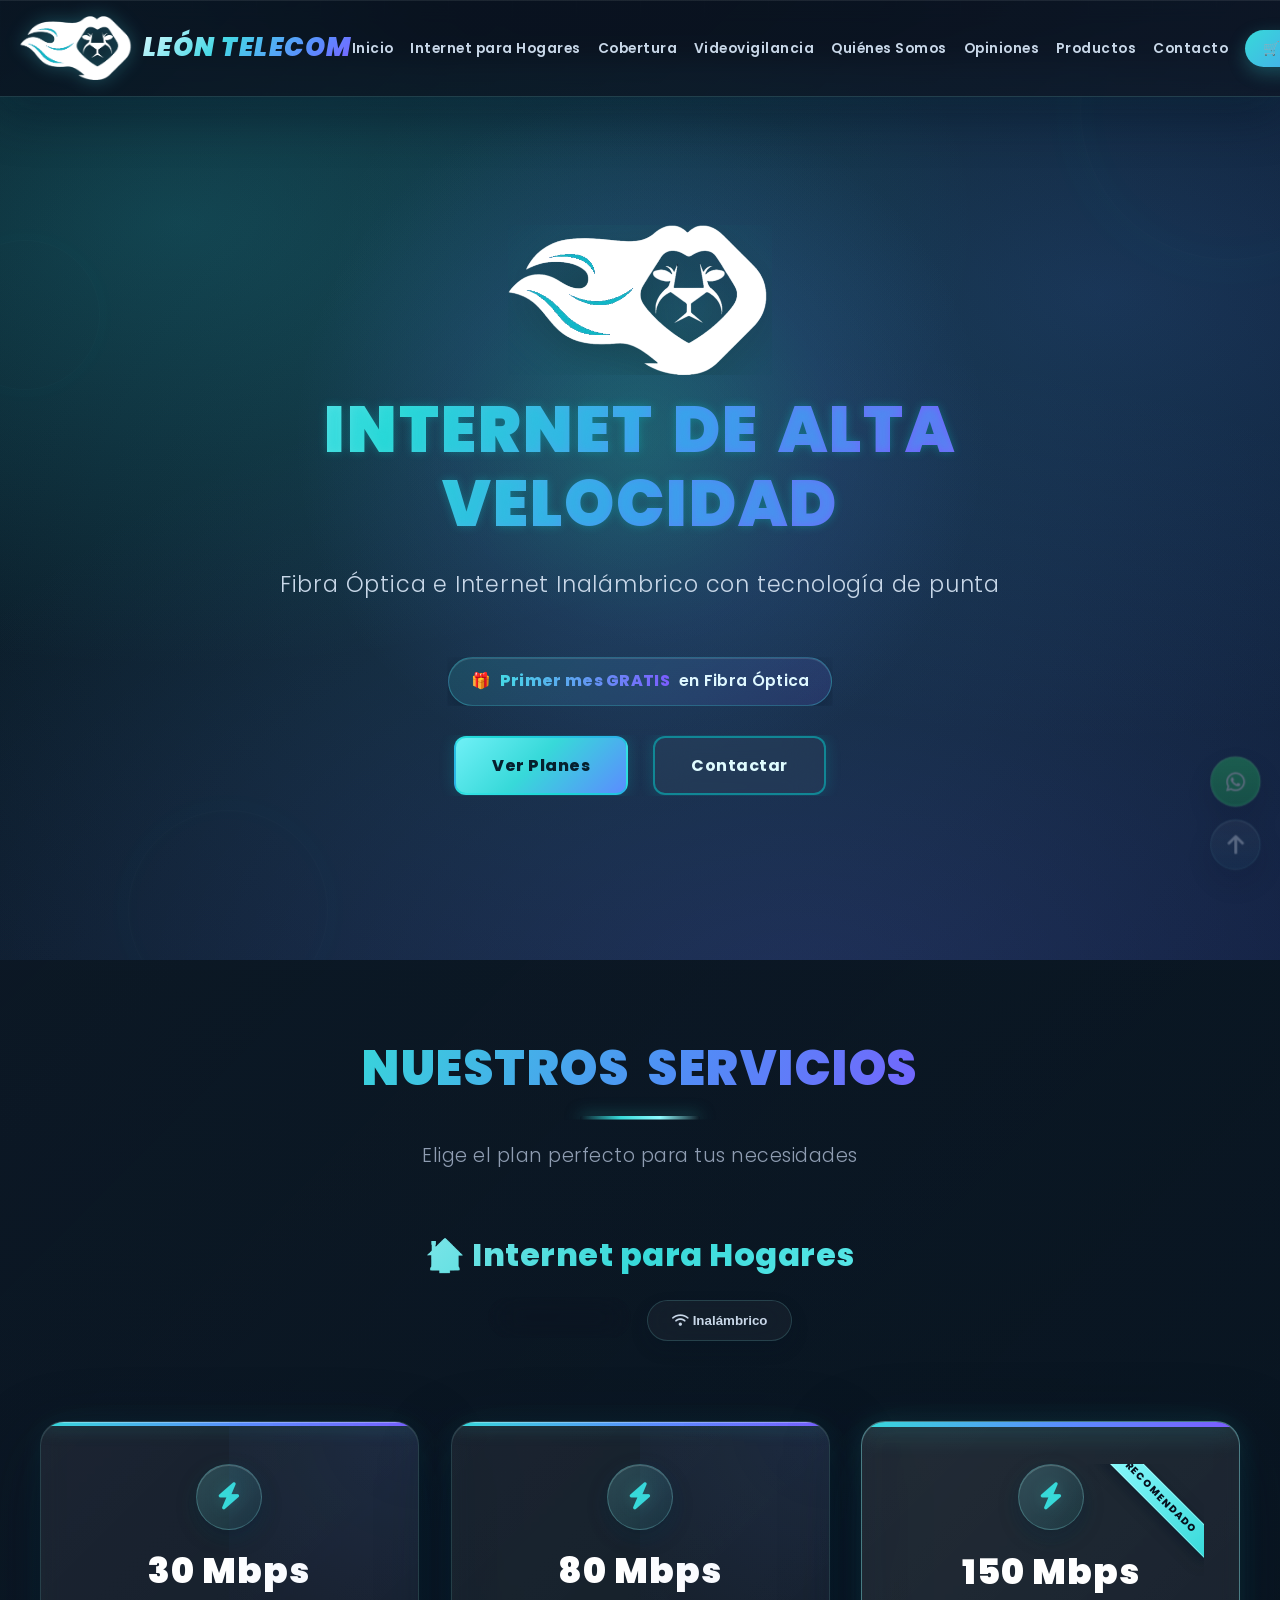
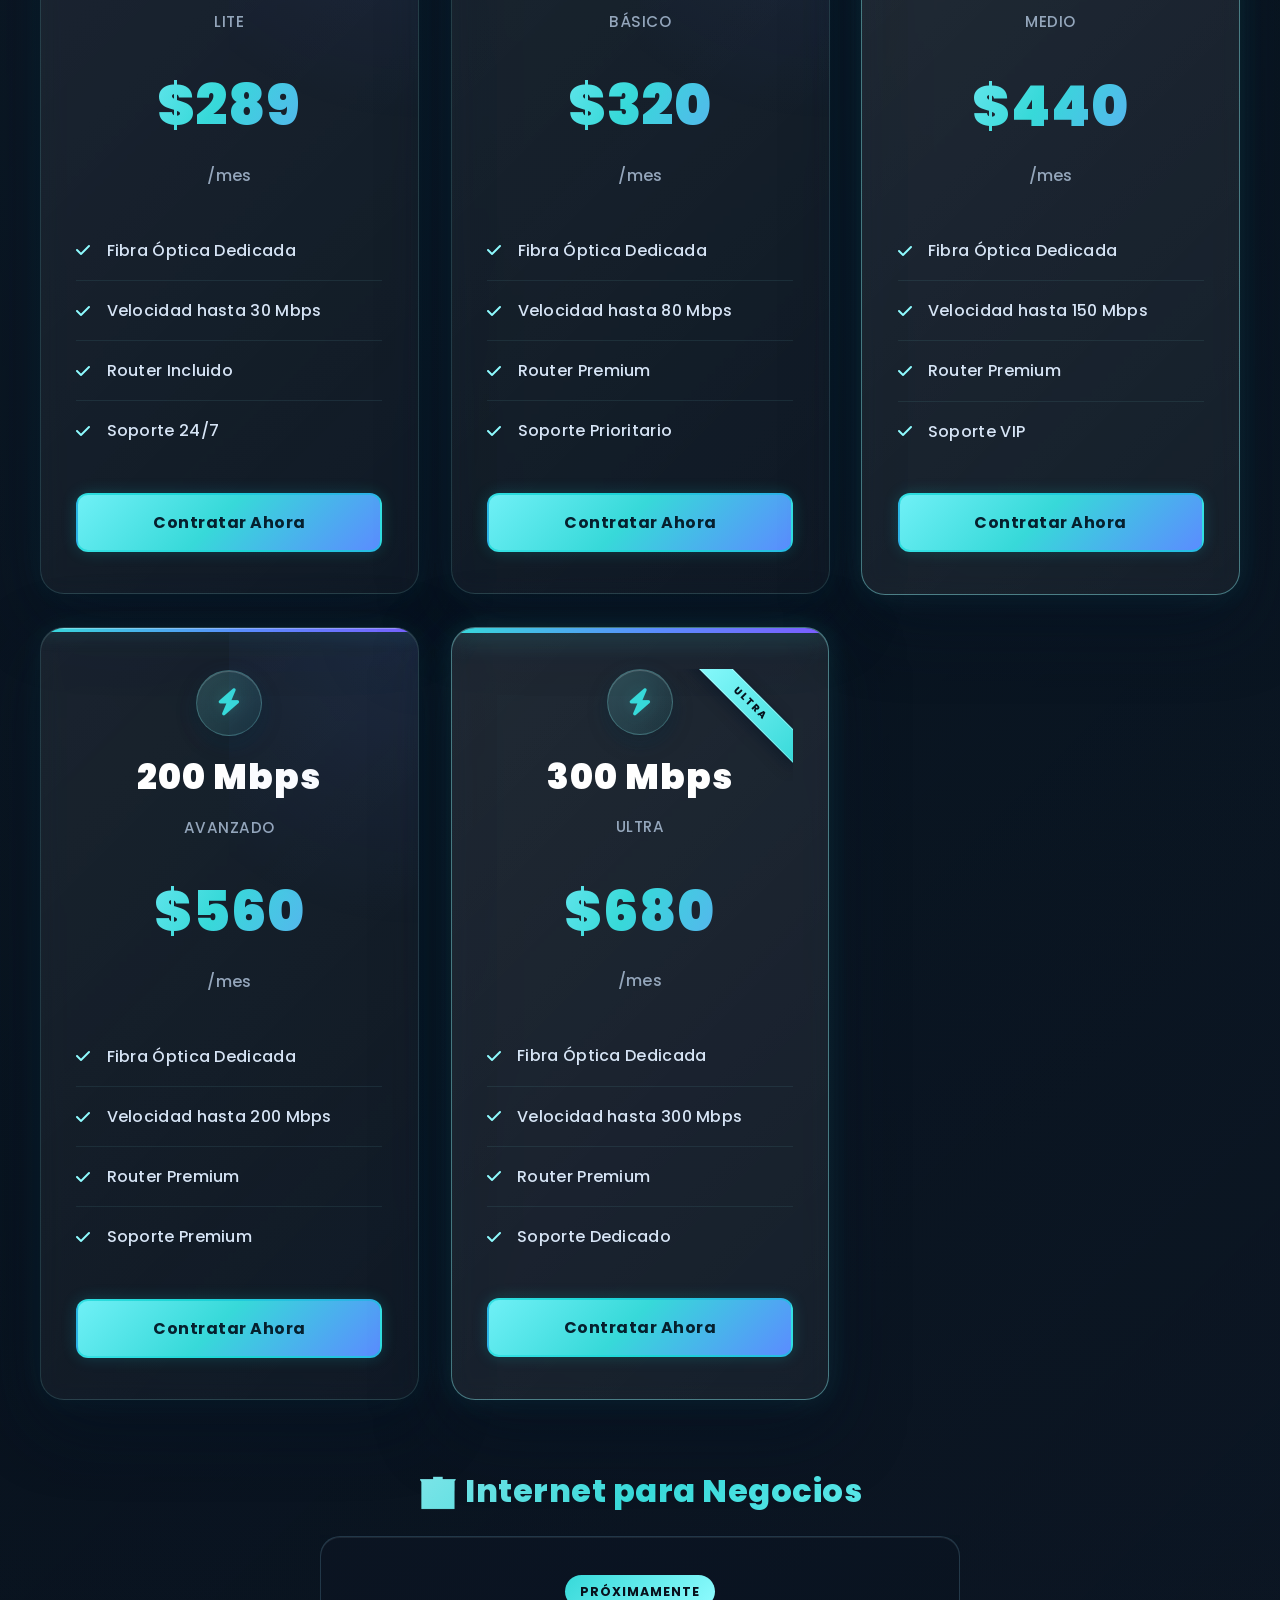
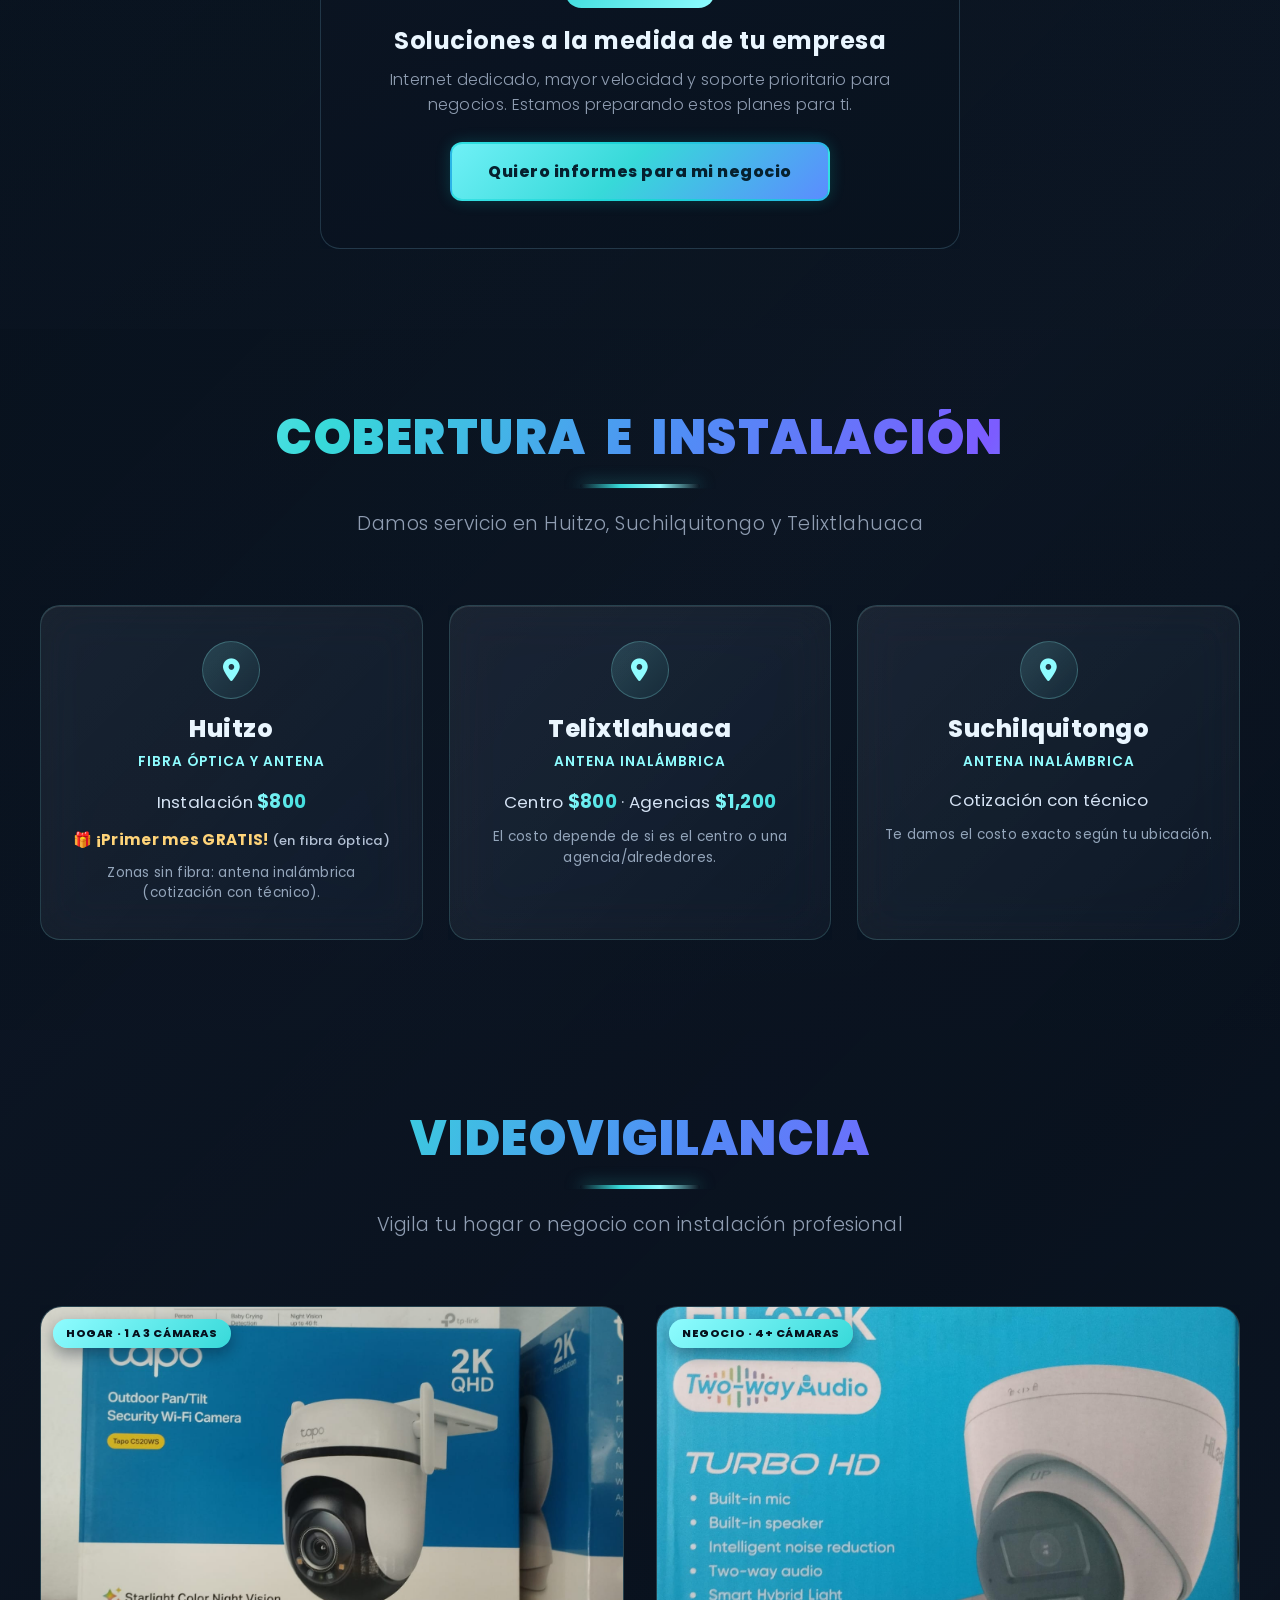
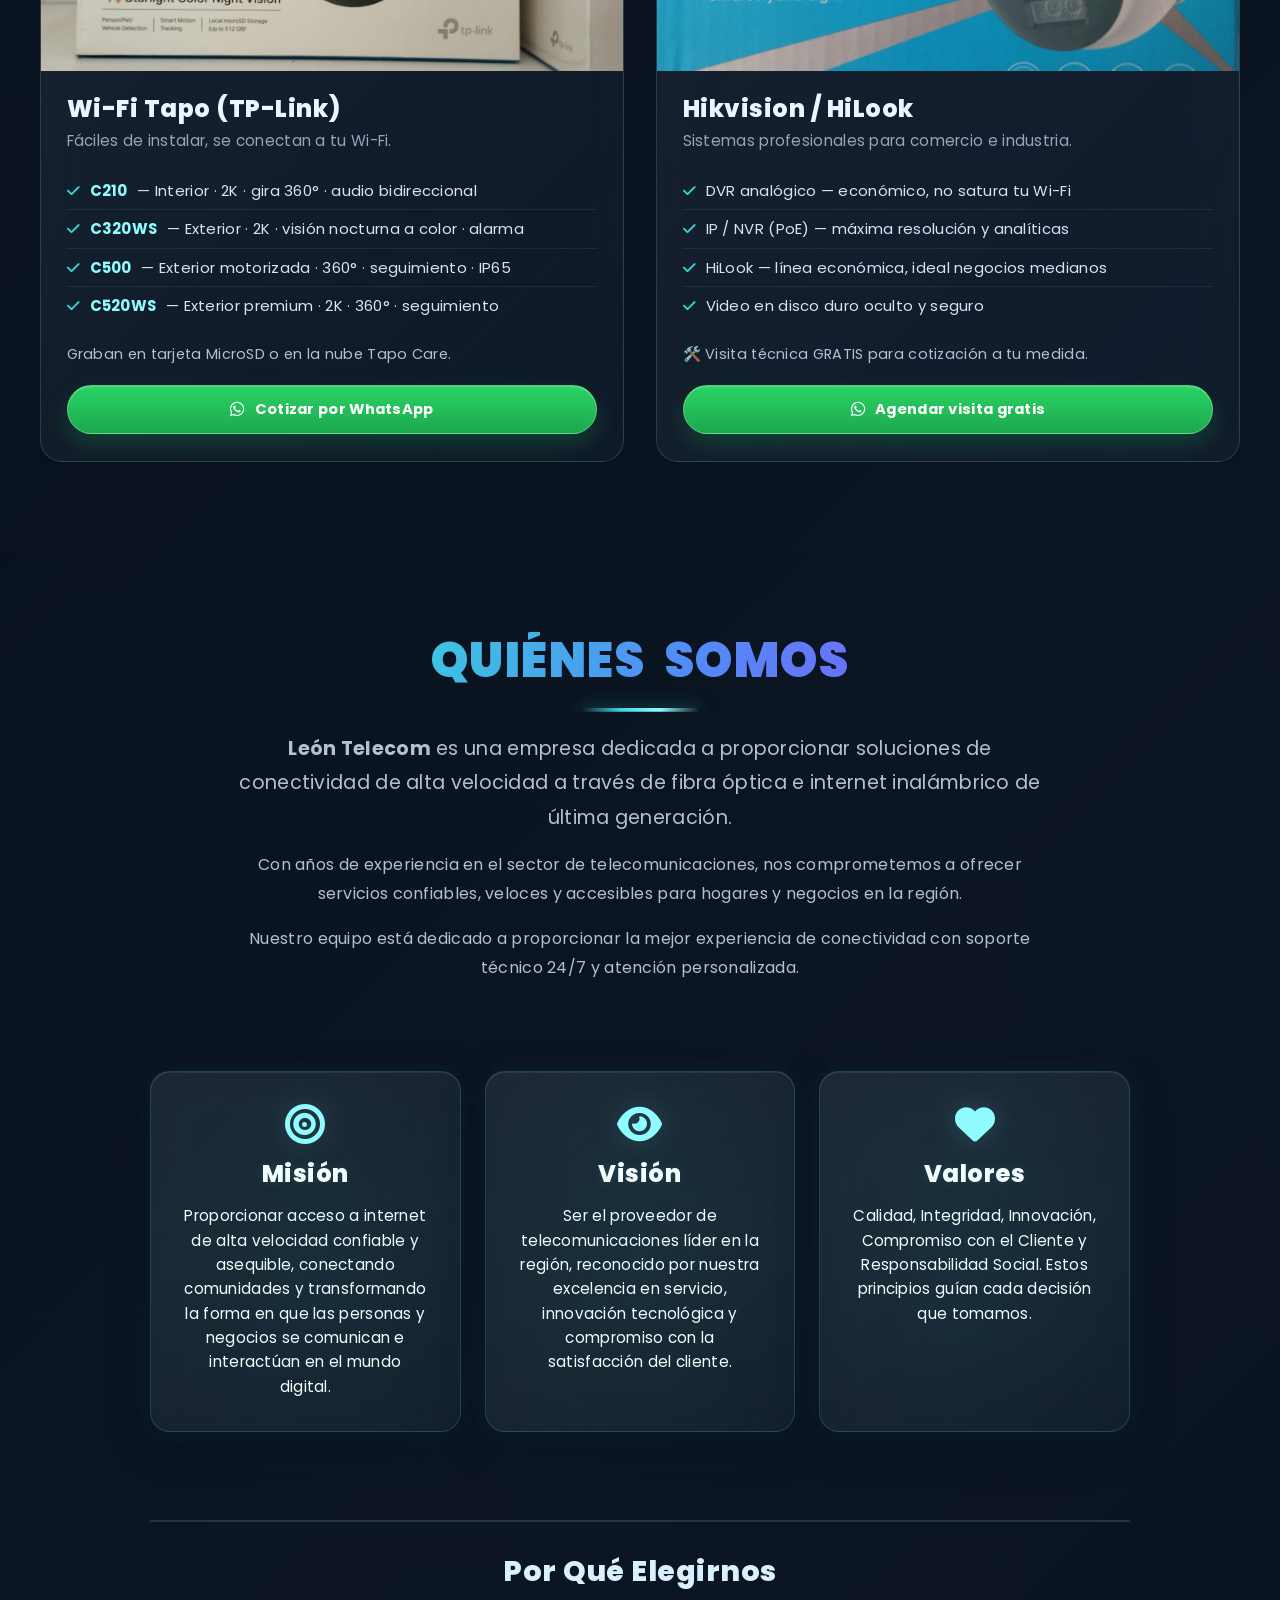
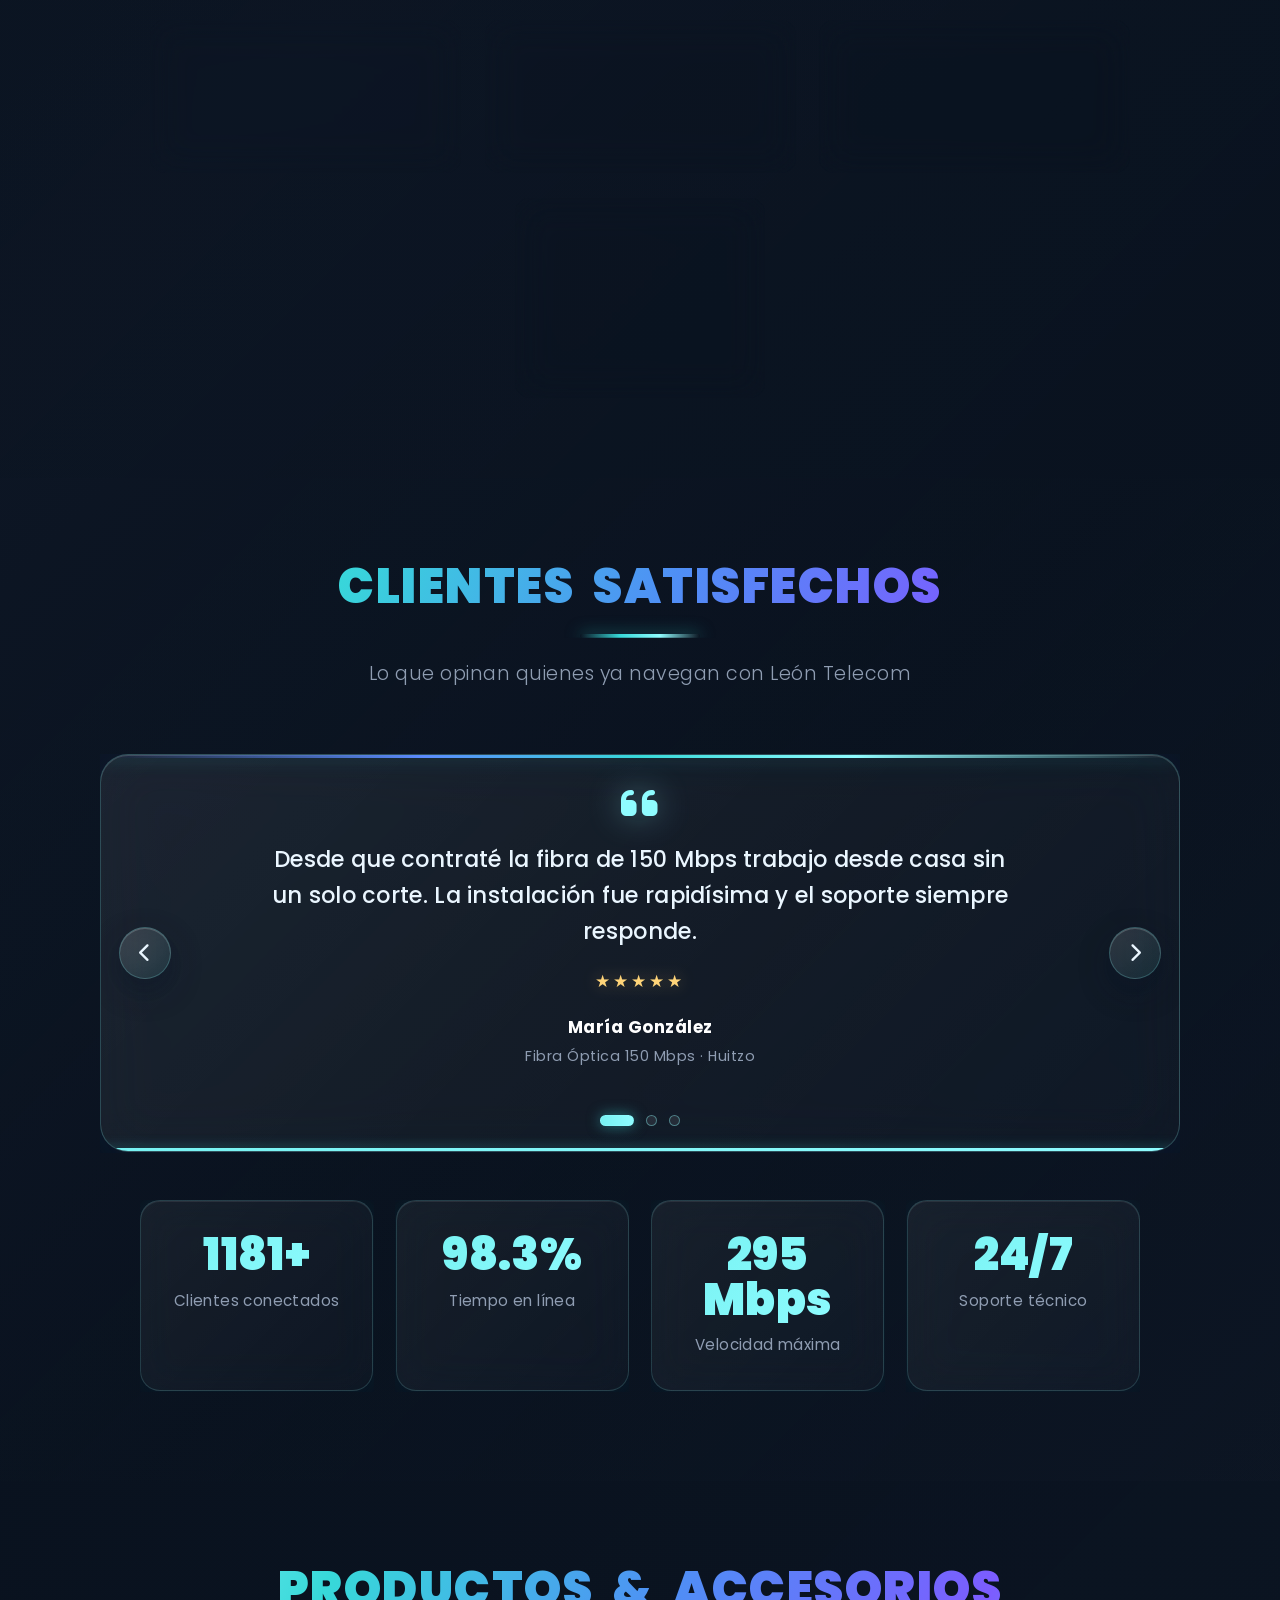
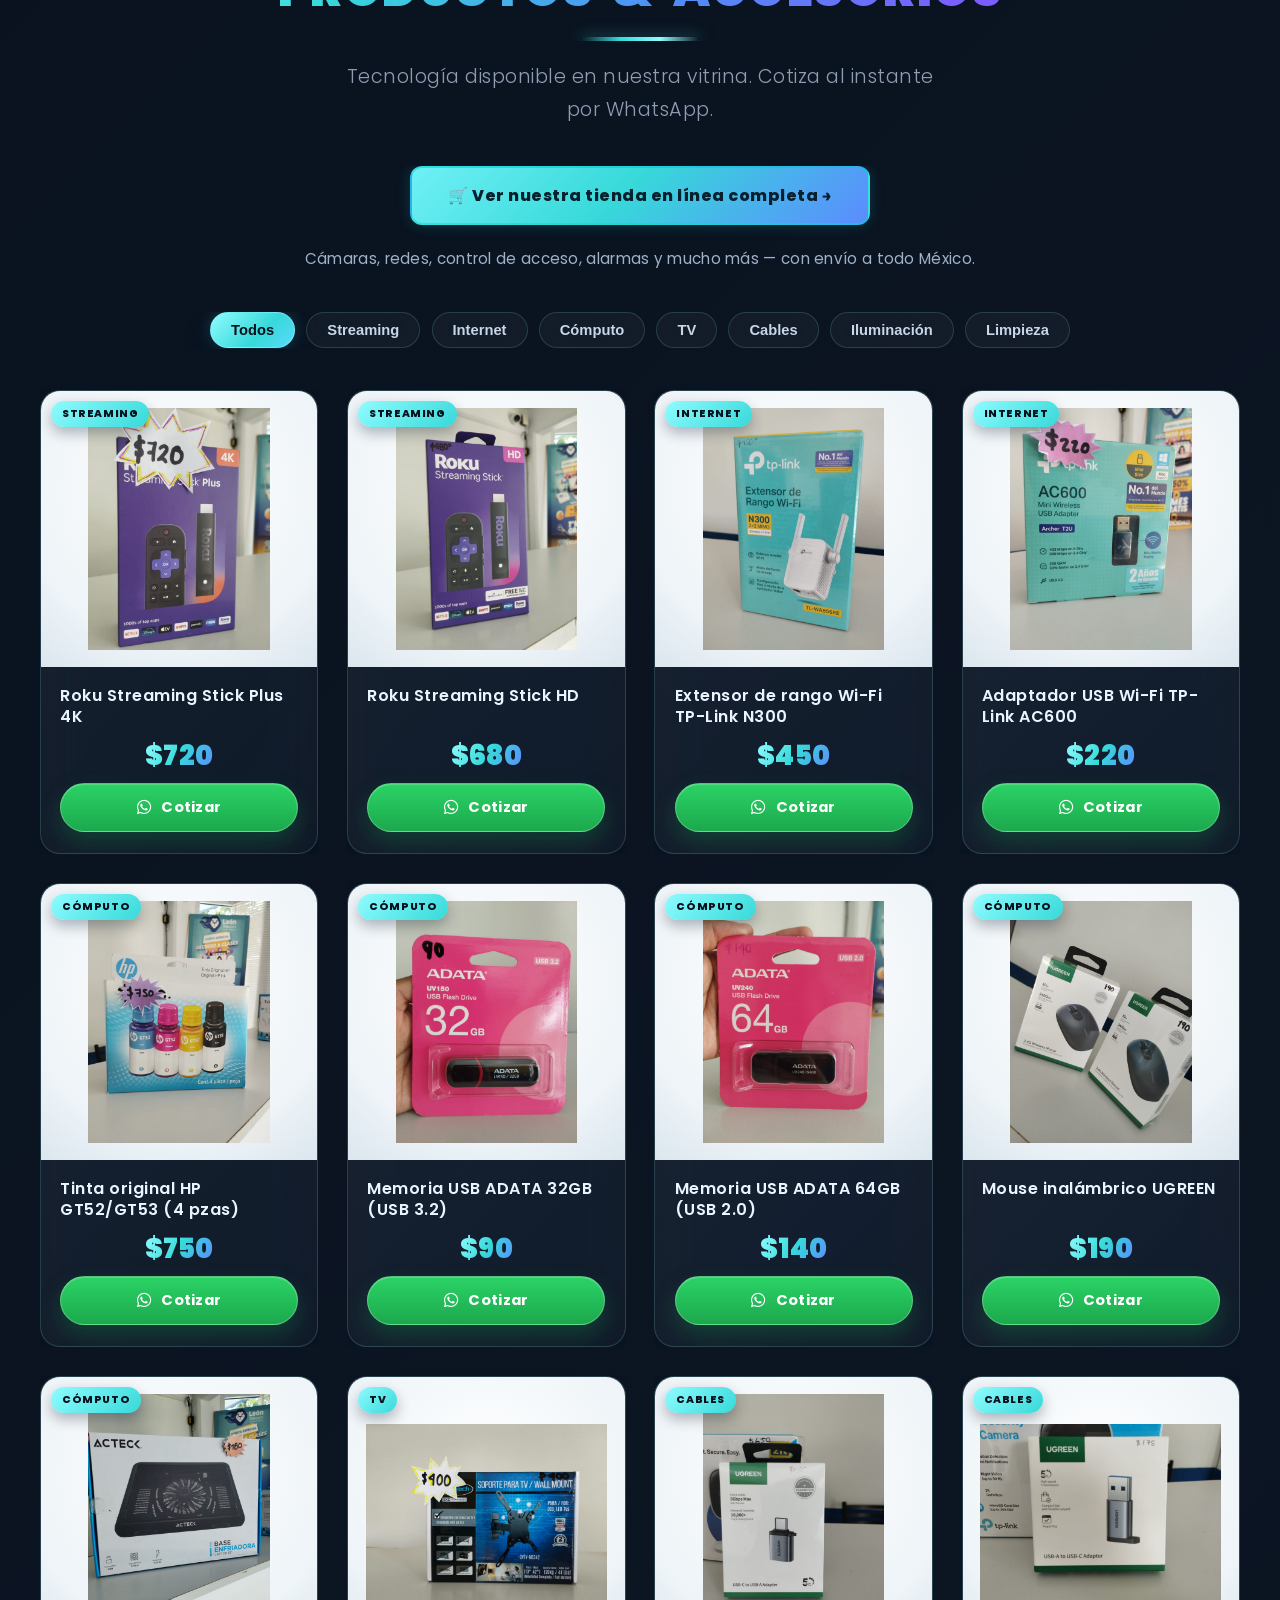
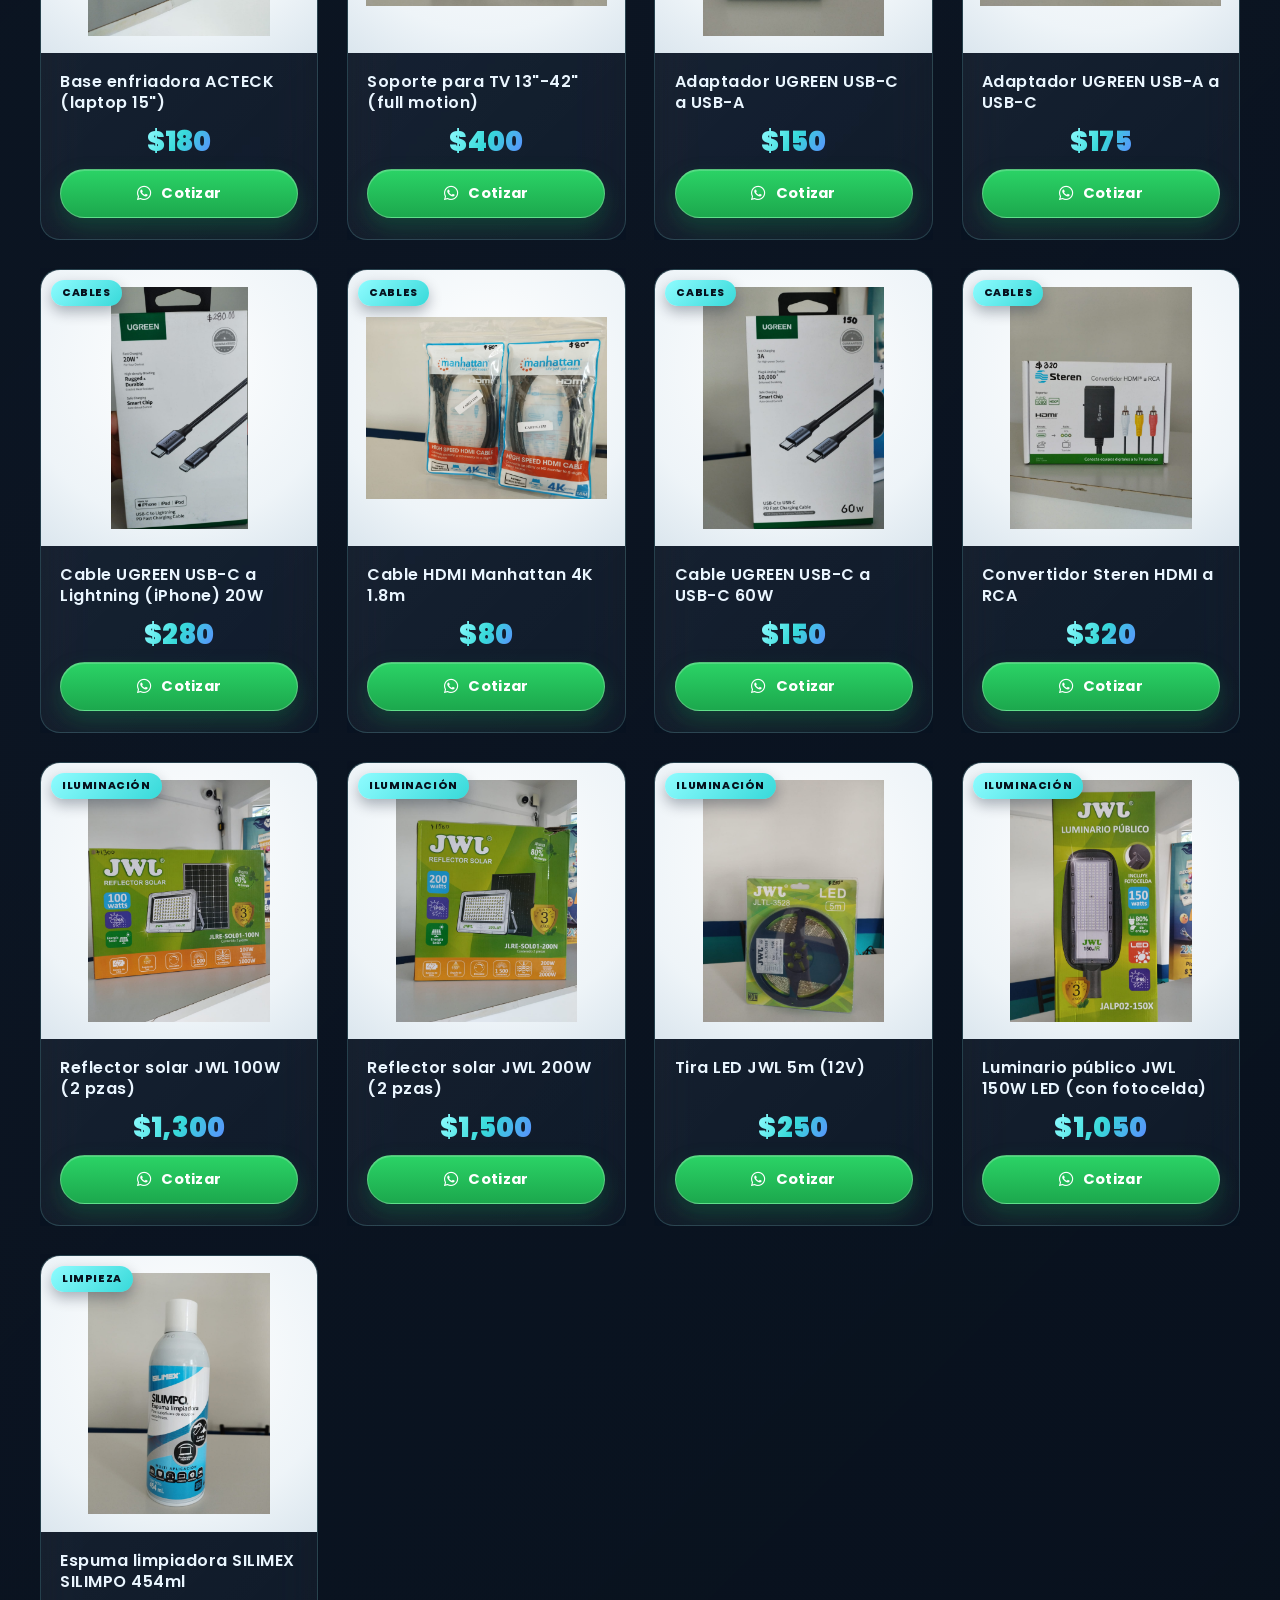
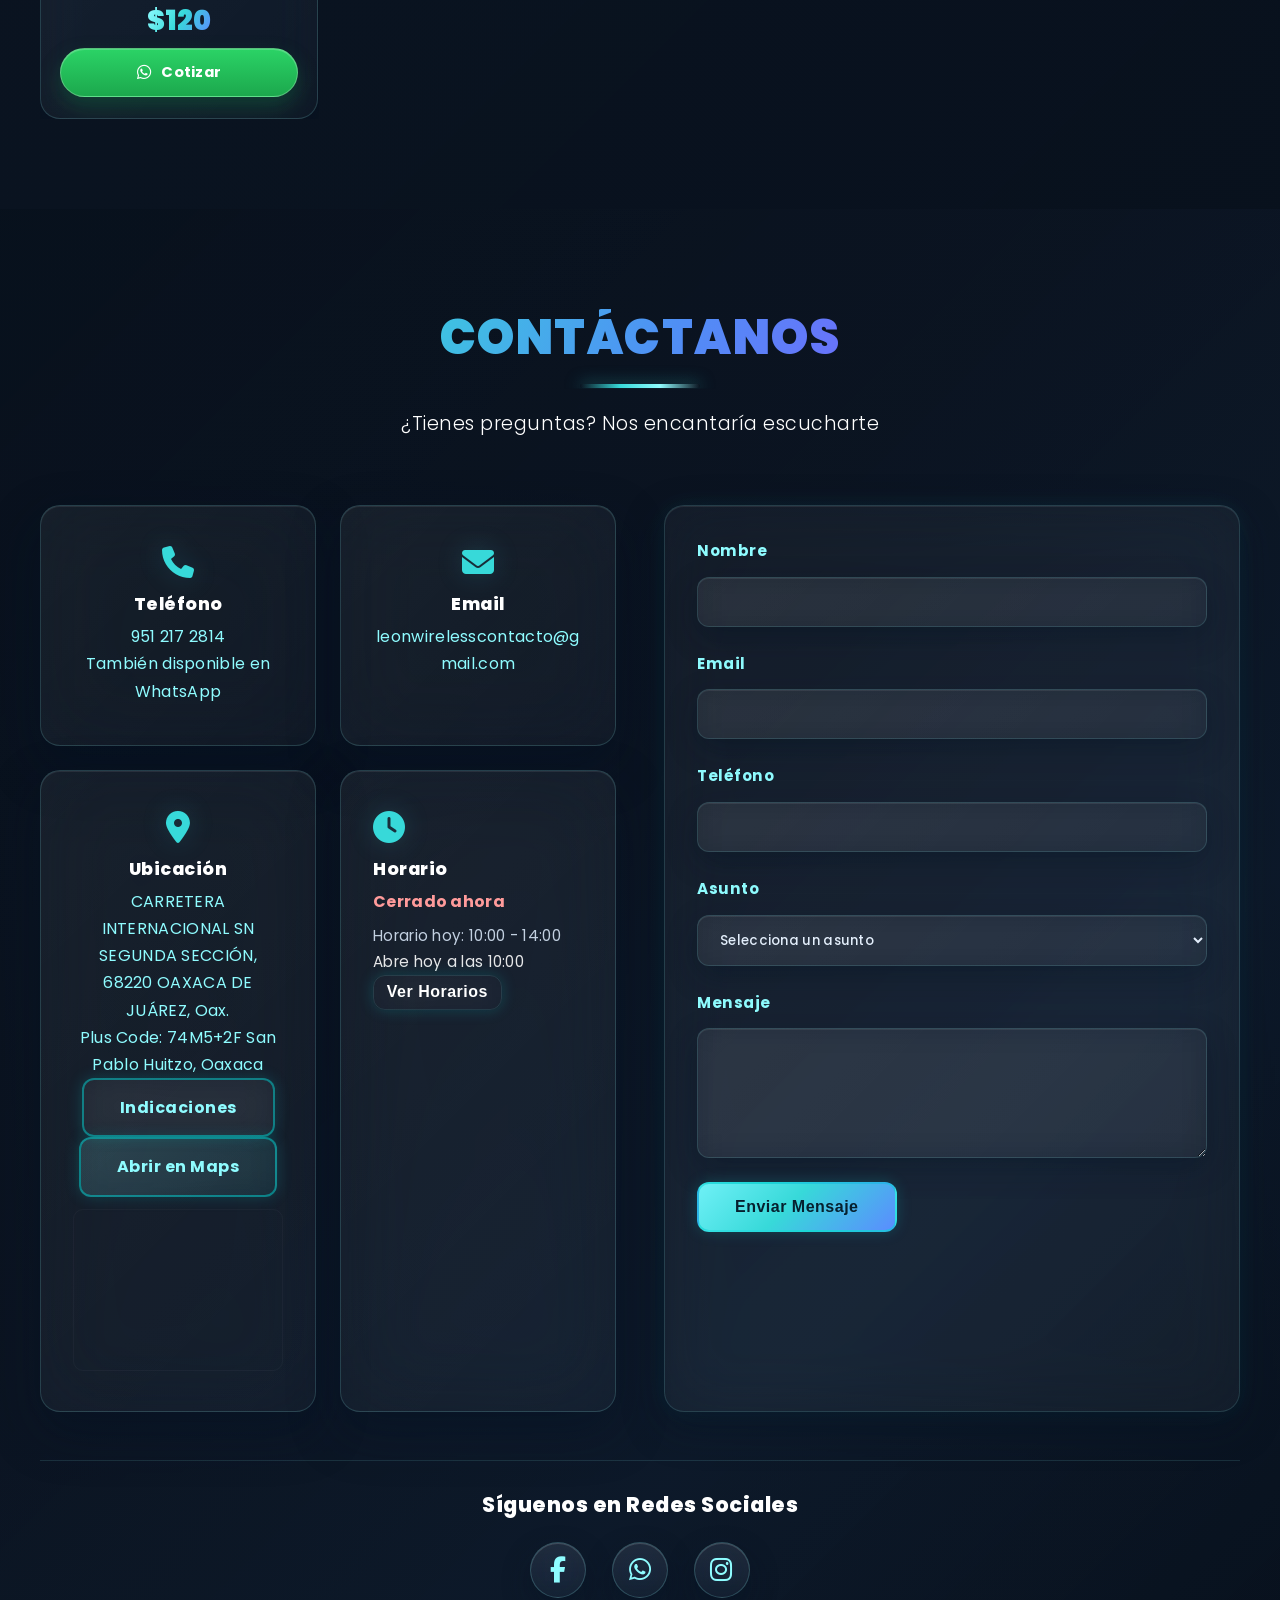
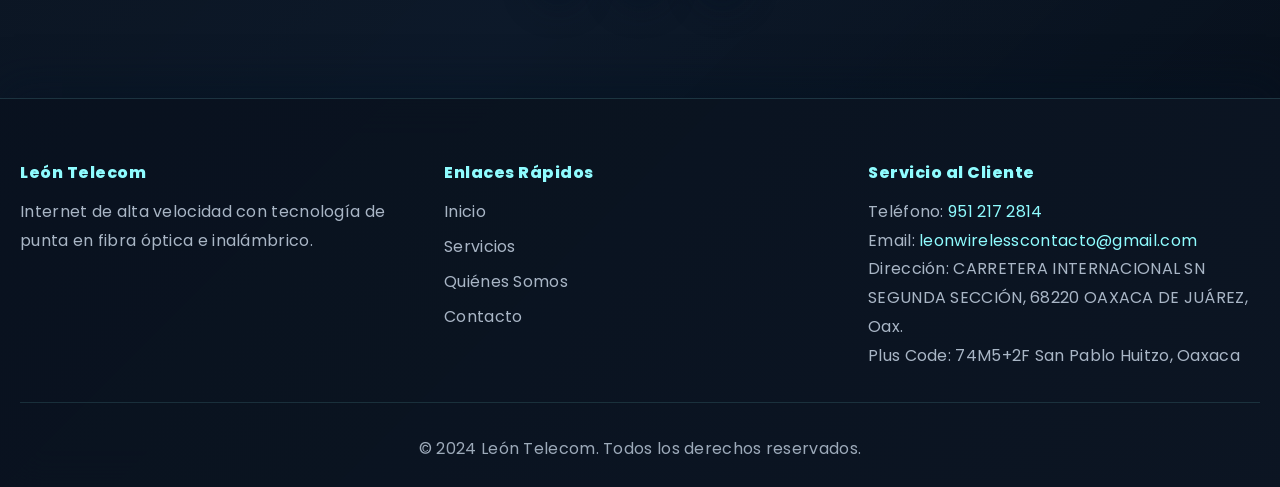
==== commit 544d7ec2: "web: numero nuevo del bot (951 217 2814) tambien en Cotizar, formulario de contacto y 404 + cache-bu" ====
--- a/index.html
+++ b/index.html
@@ -994,9 +994,9 @@
         </button>
     </div>
 
-    <script src="js/script.js?v=23"></script>
+    <script src="js/script.js?v=24"></script>
     <script src="js/premium.js?v=23"></script>
-    <script src="js/products-sync.js?v=2"></script>
+    <script src="js/products-sync.js?v=3"></script>
     <script src="js/plans-sync.js?v=1"></script>
     <script src="js/realce.js?v=4" defer></script>
     <!-- Schedule modal (móvil) -->
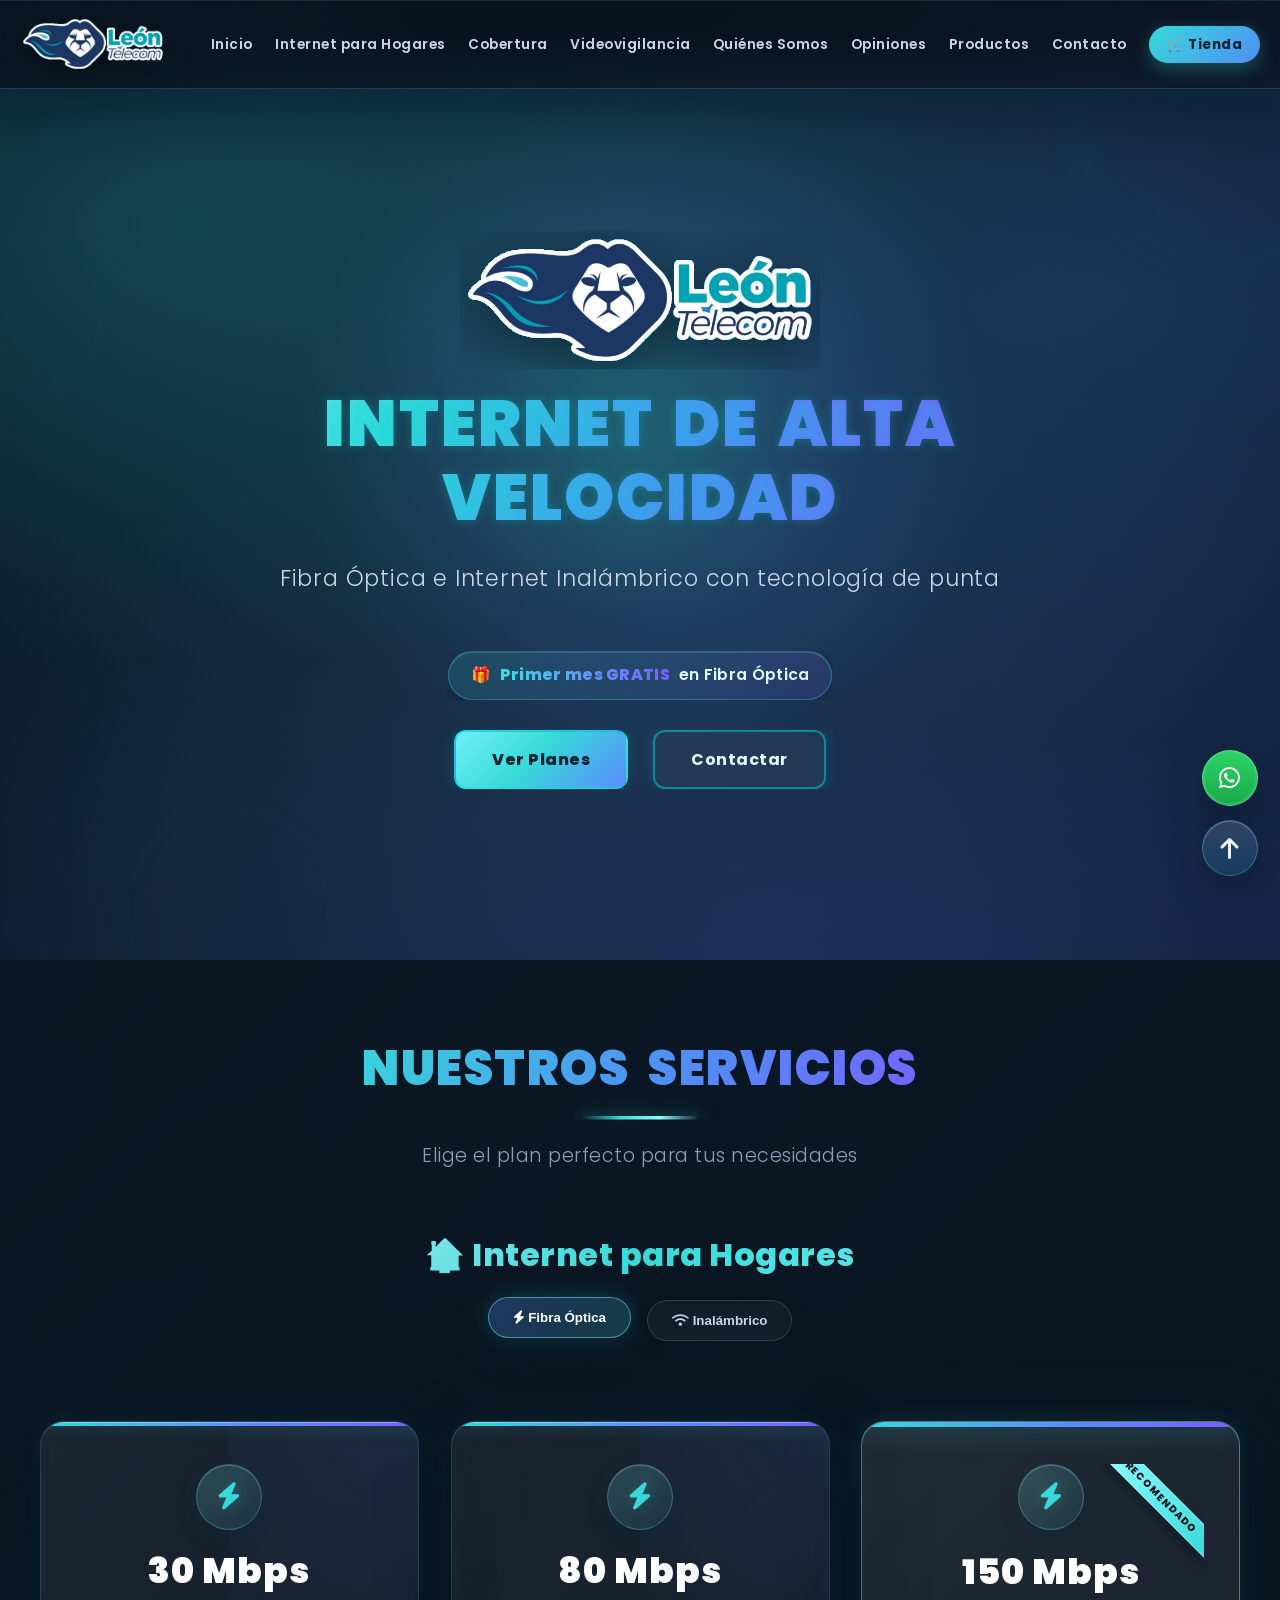
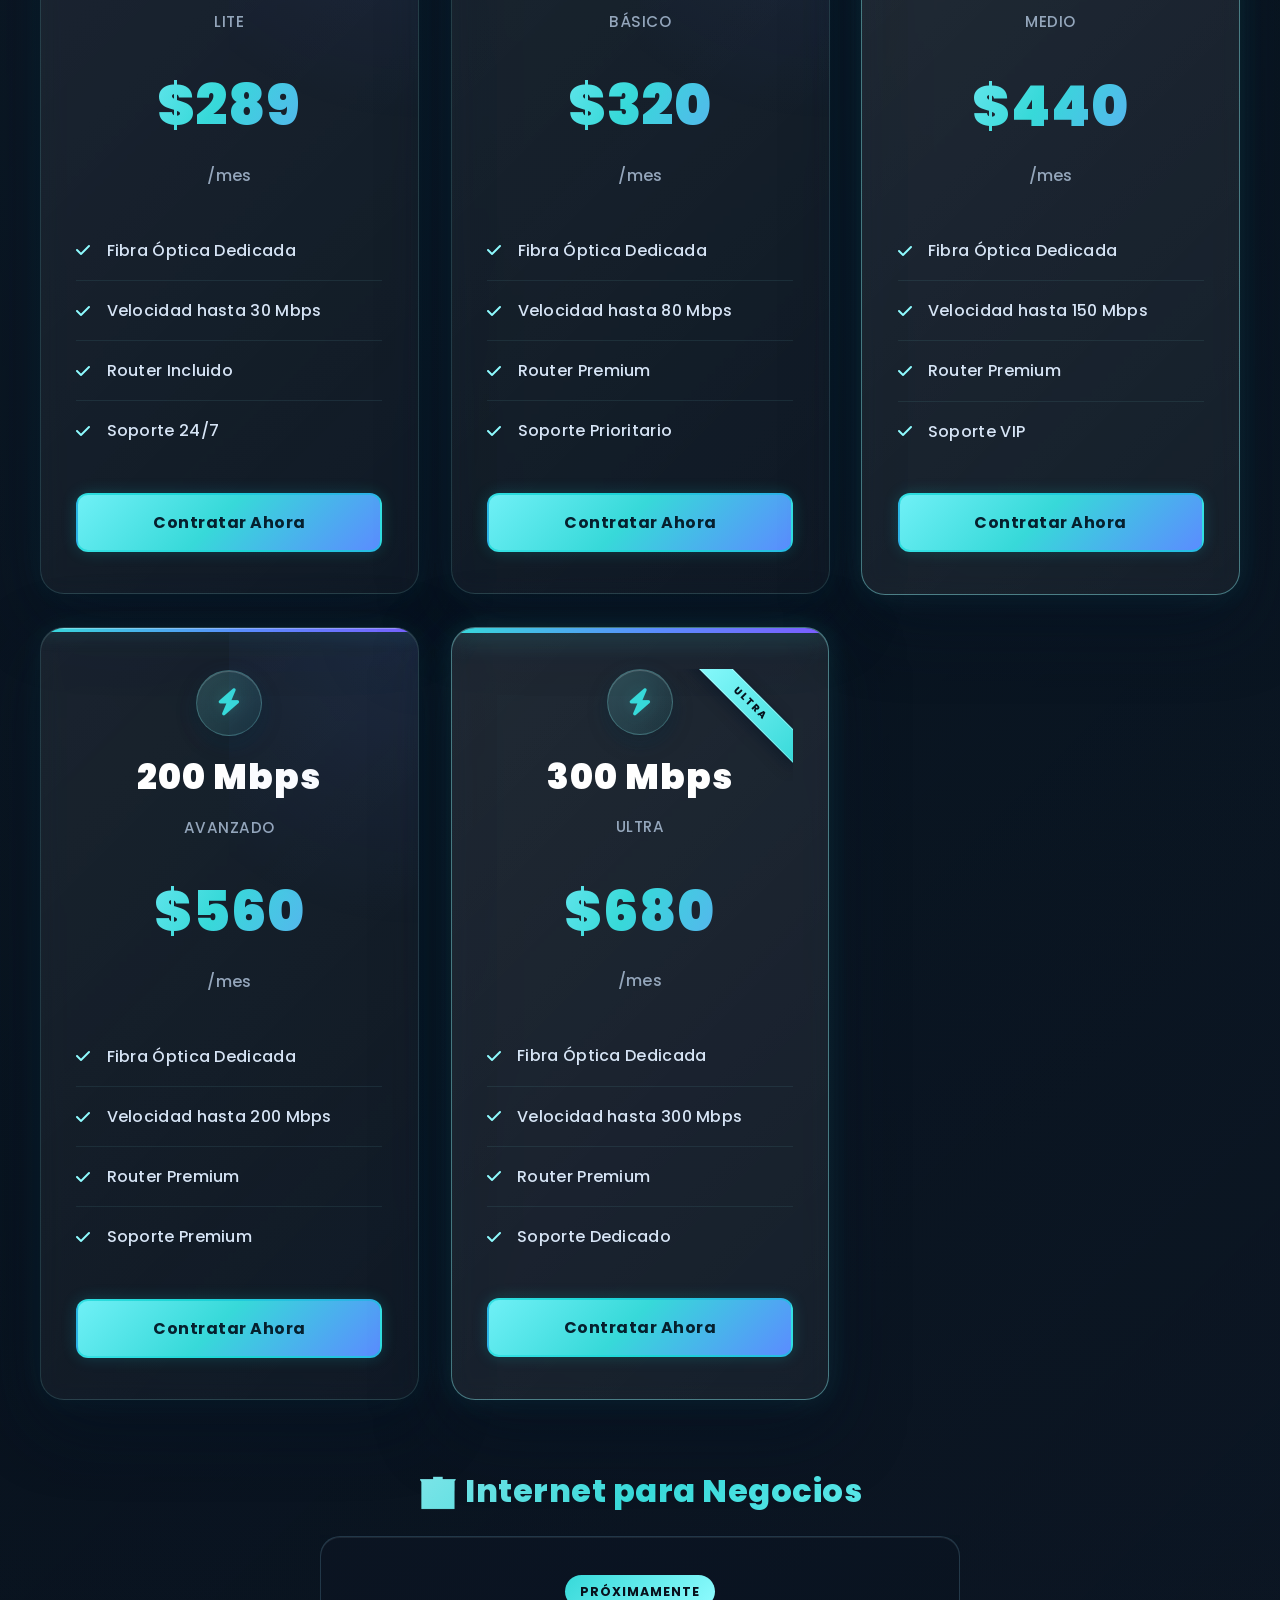
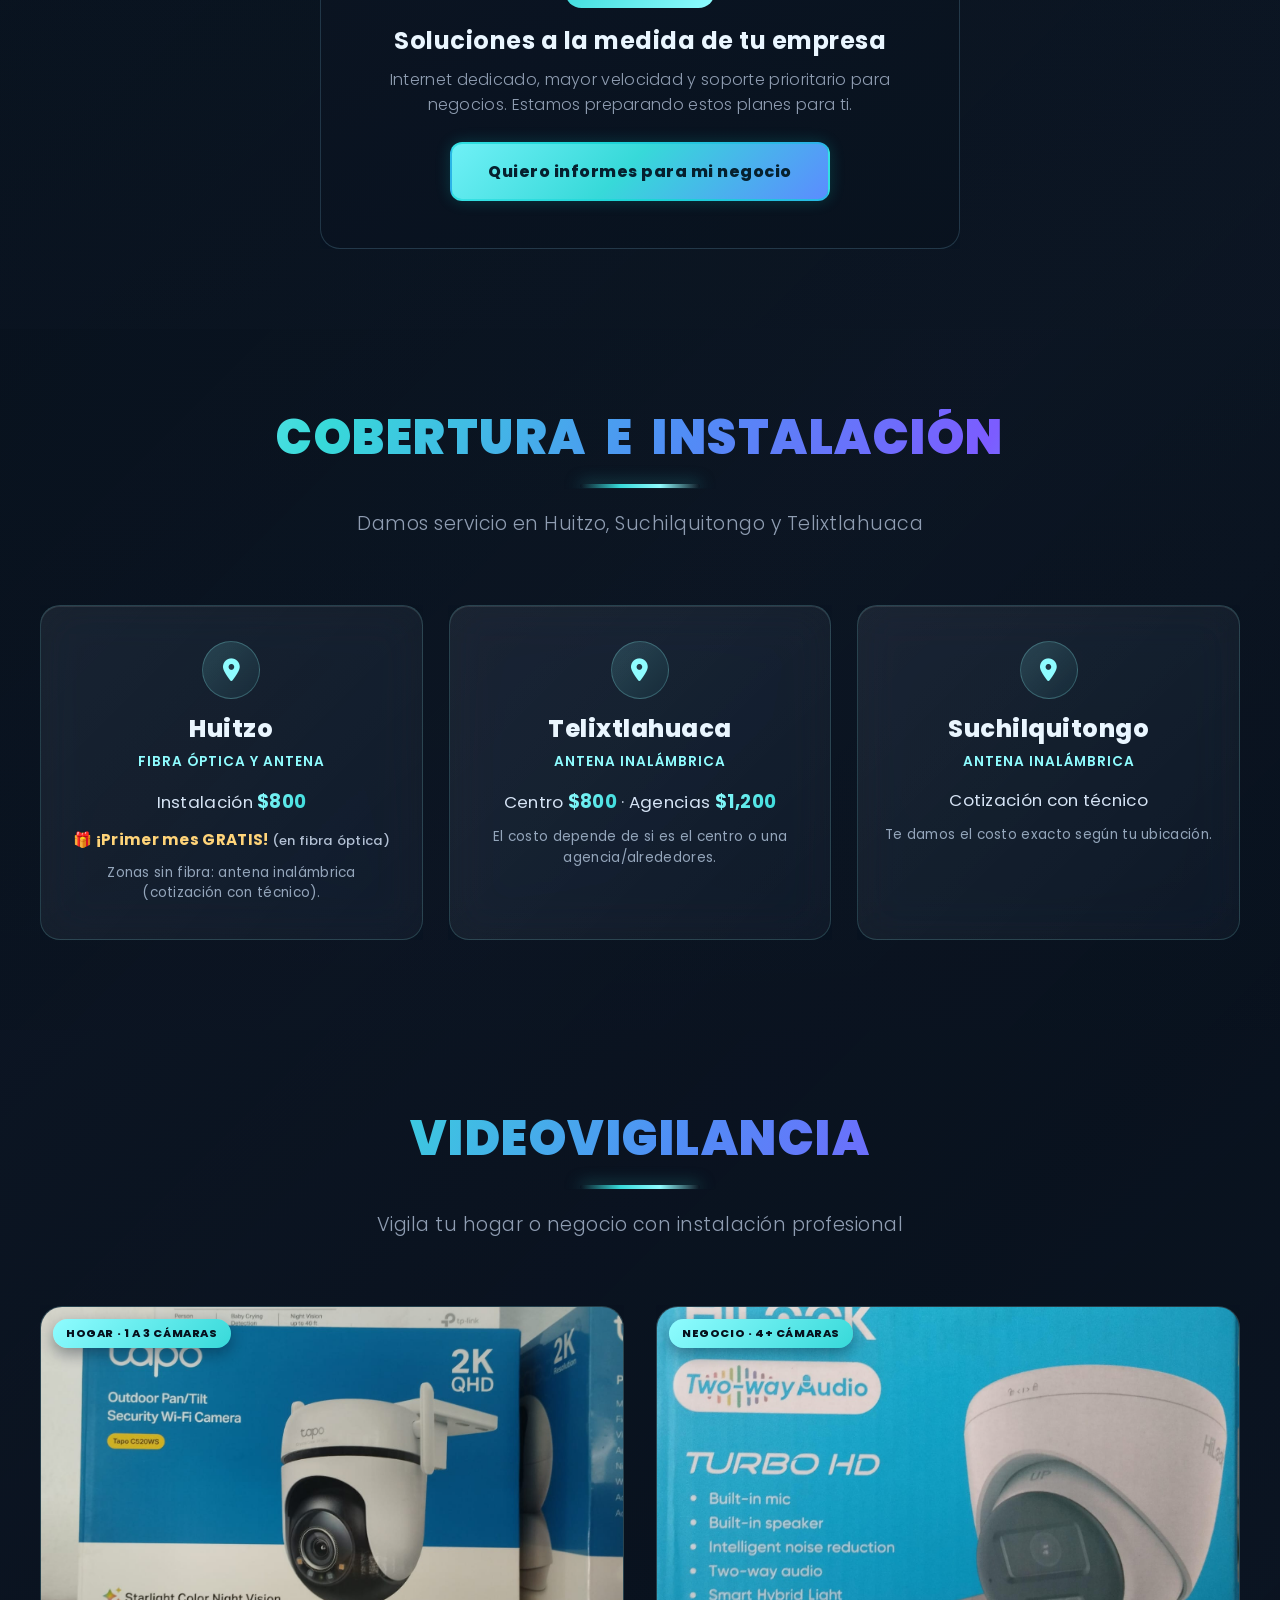
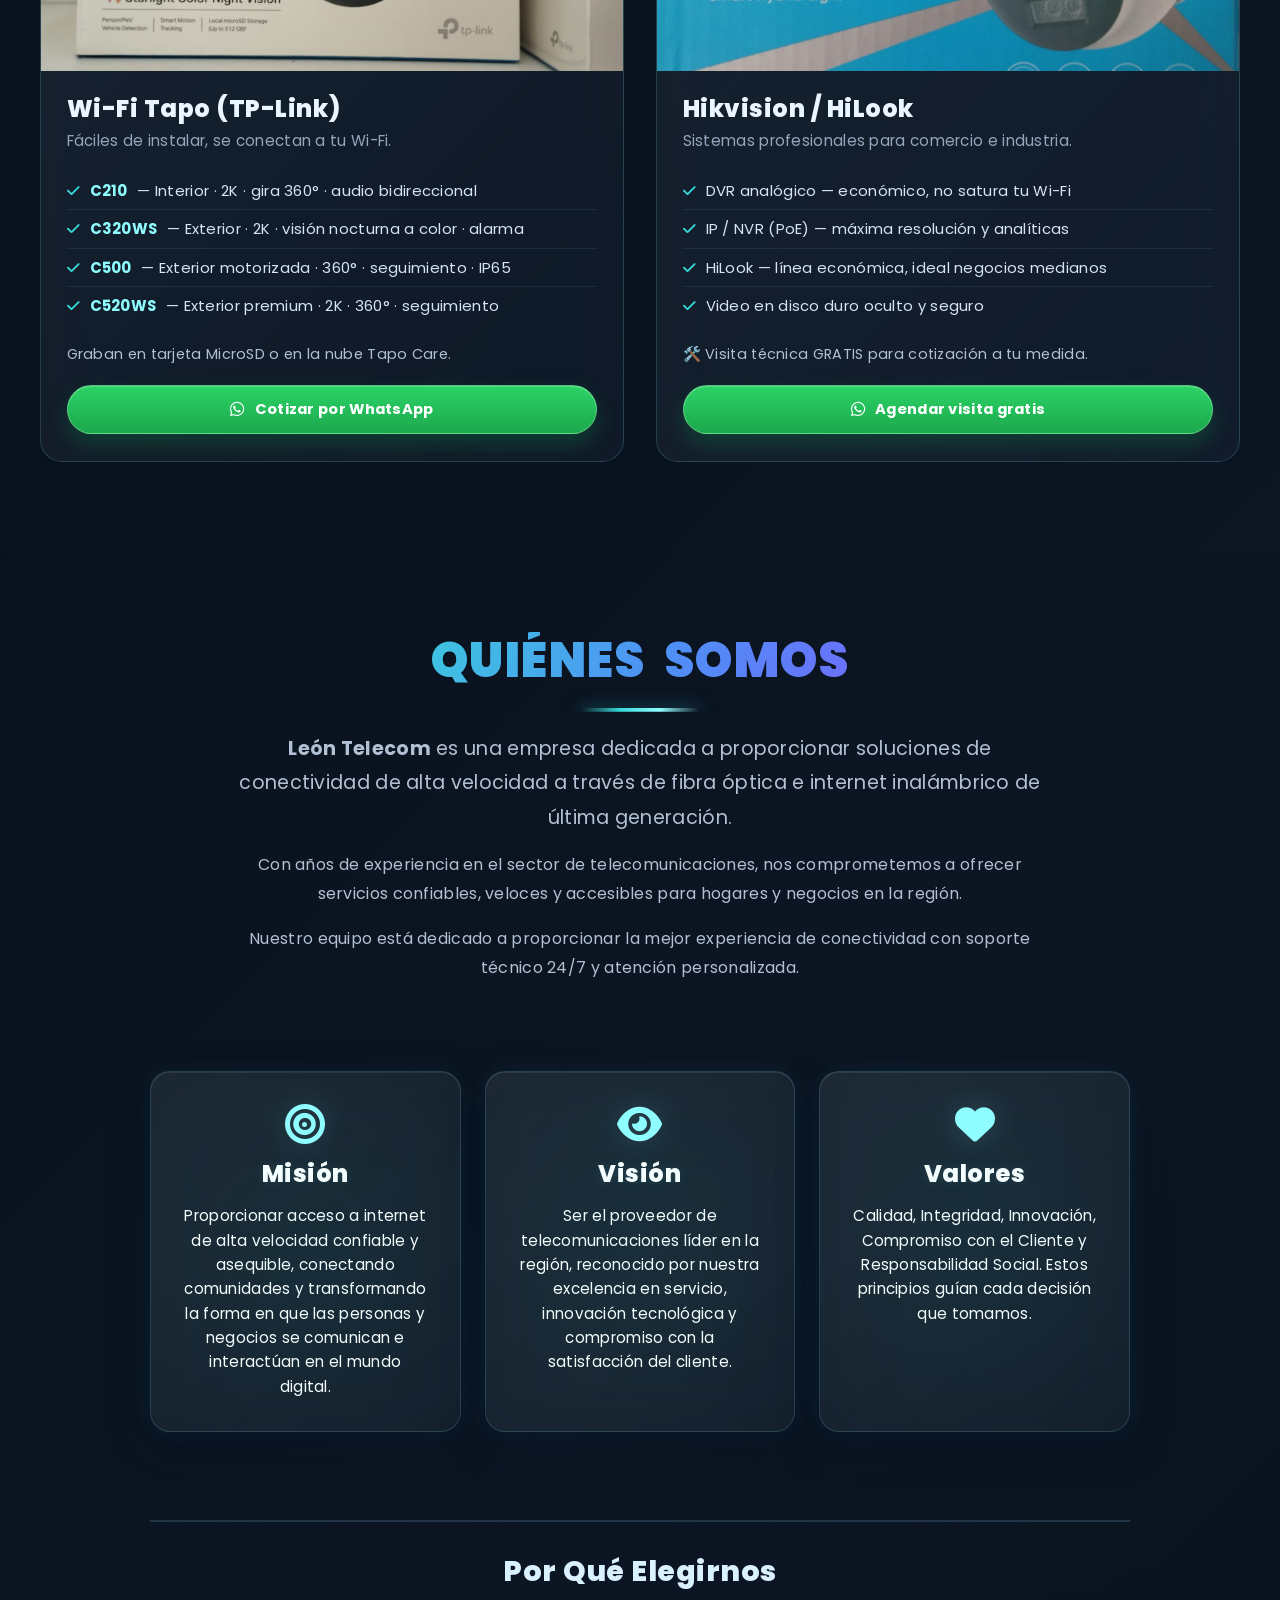
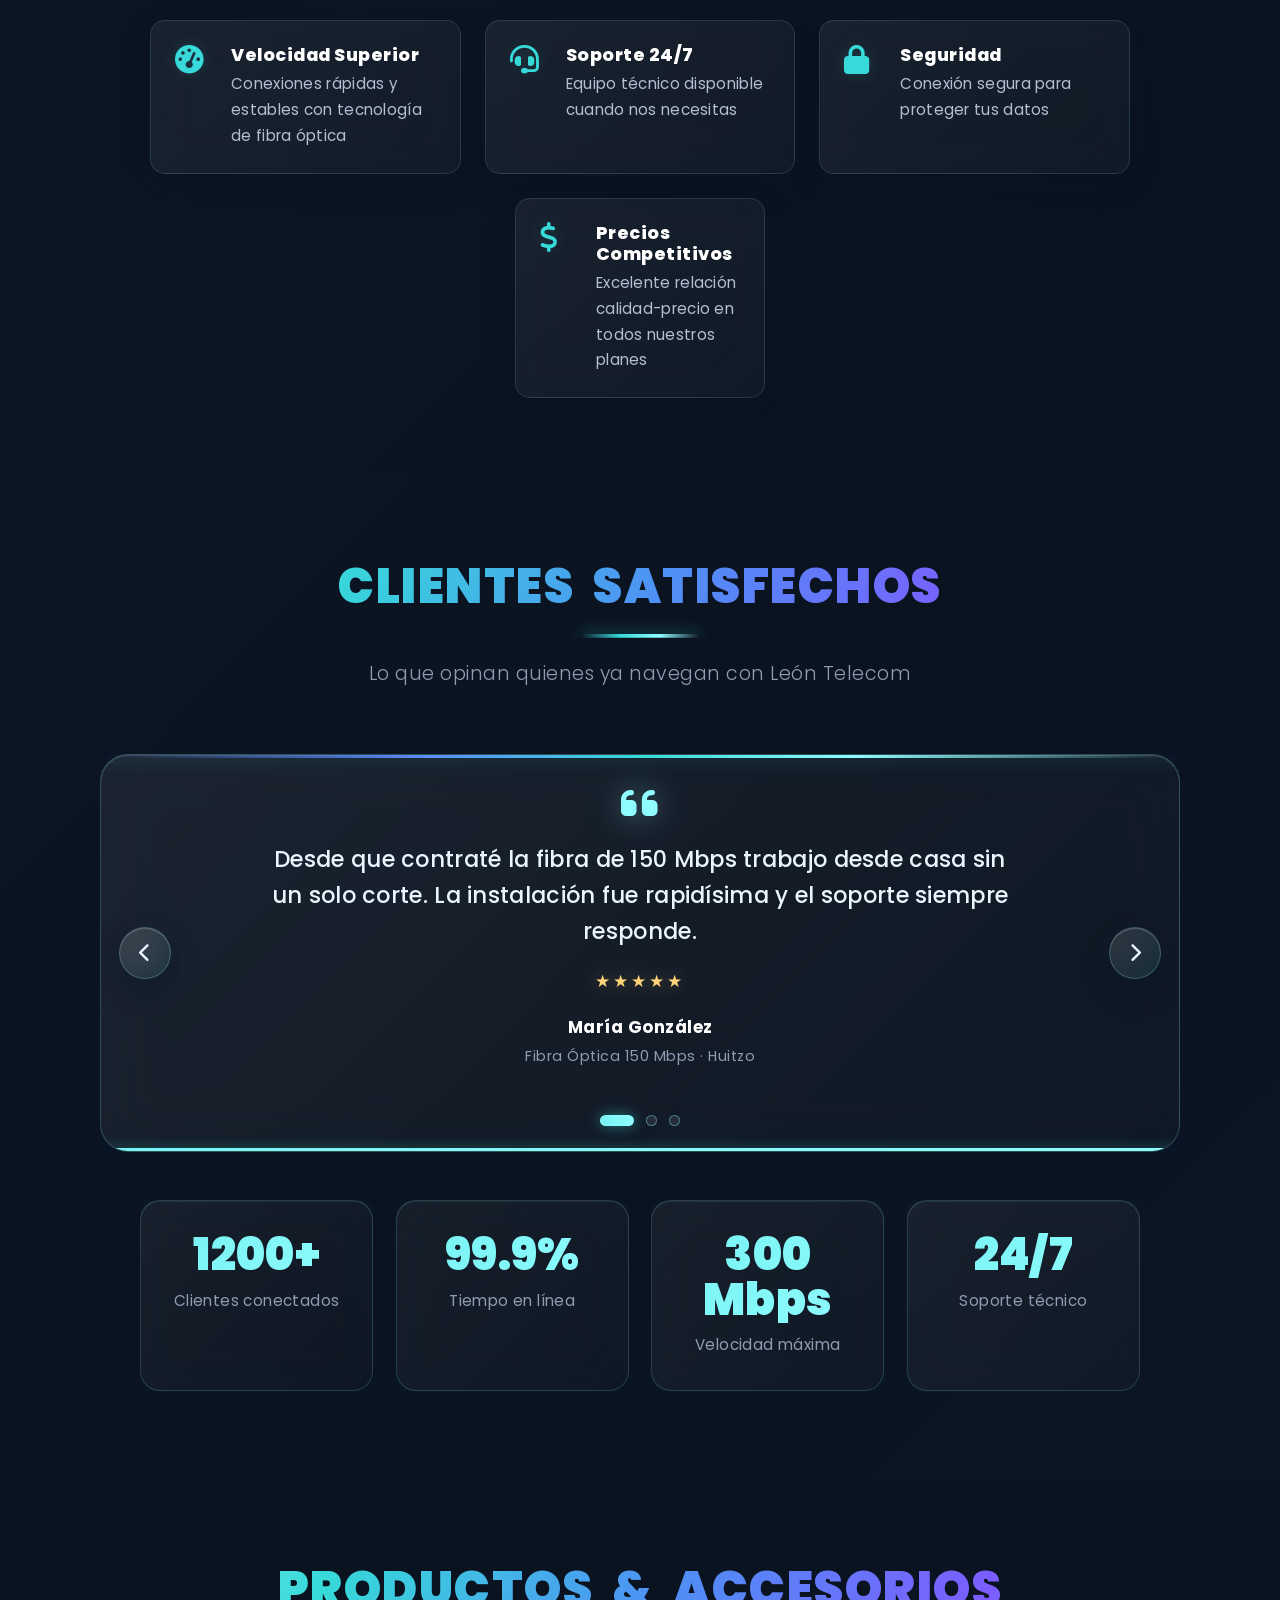
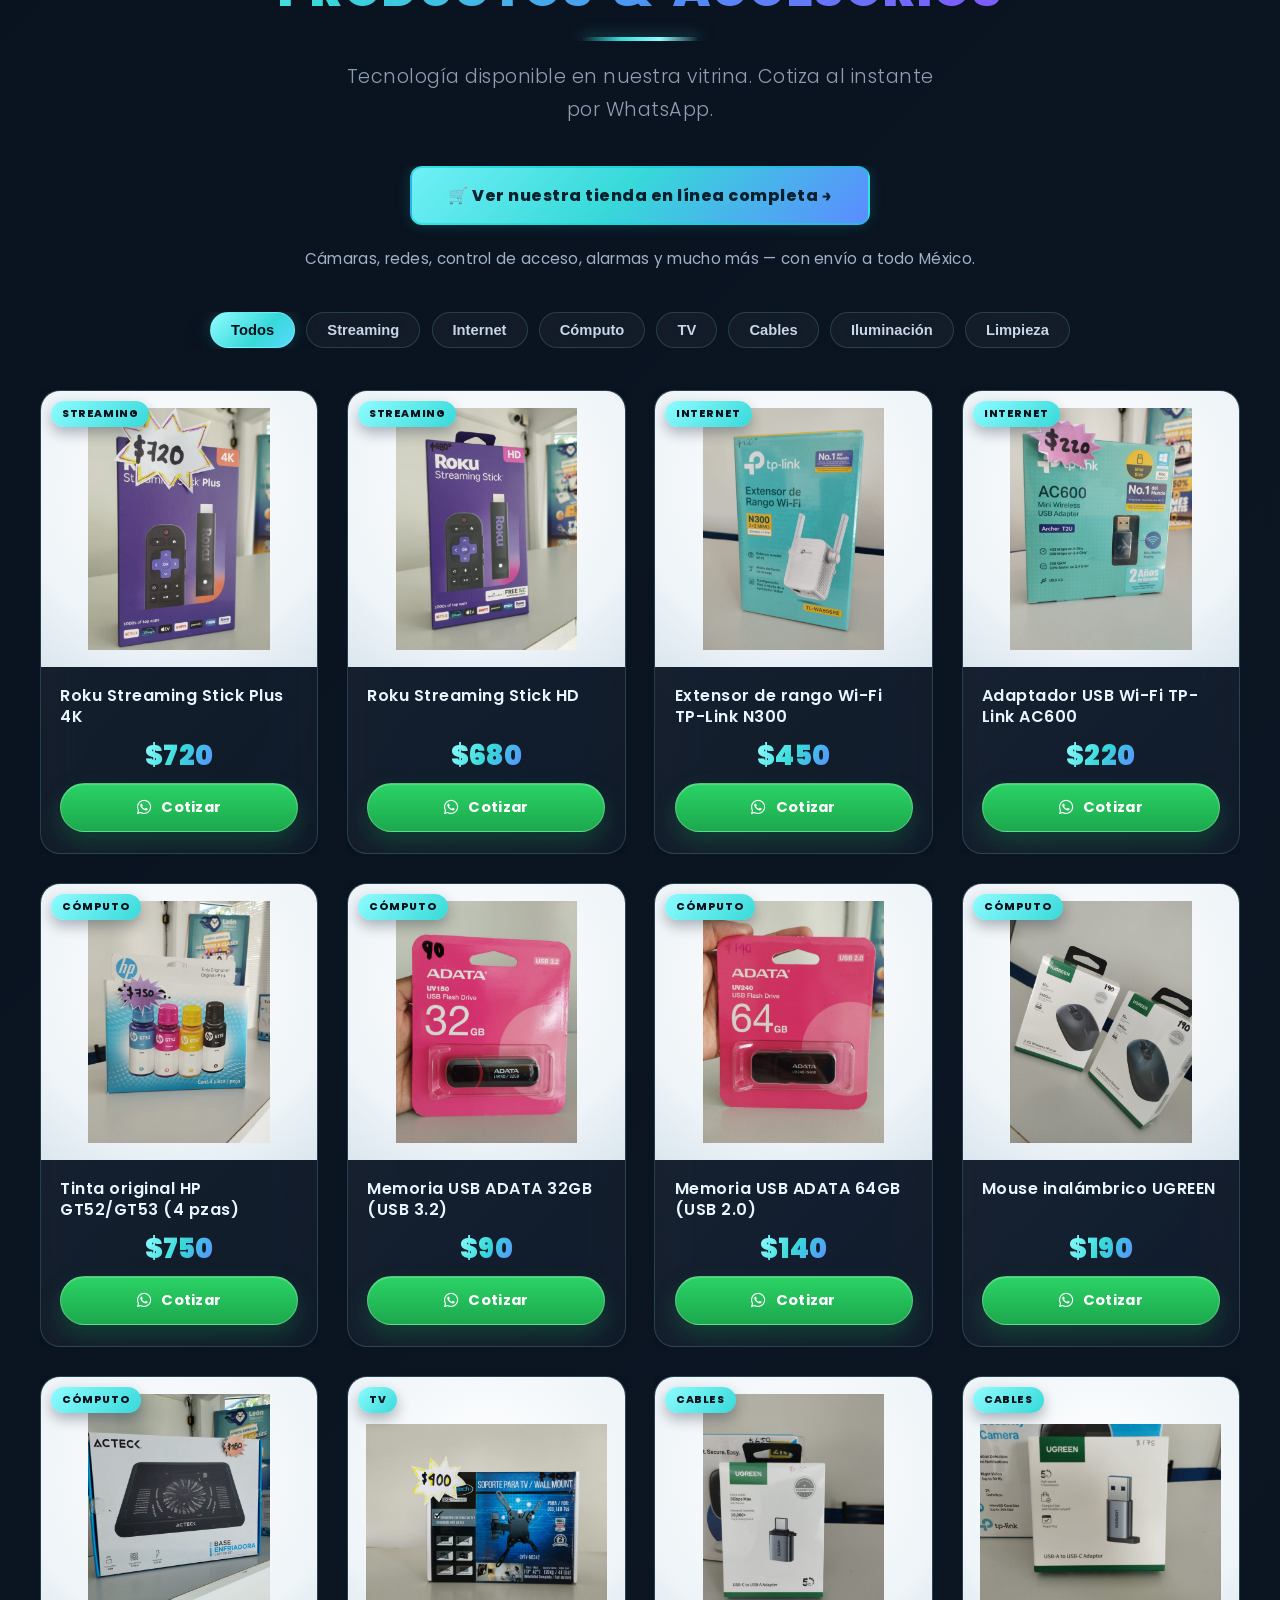
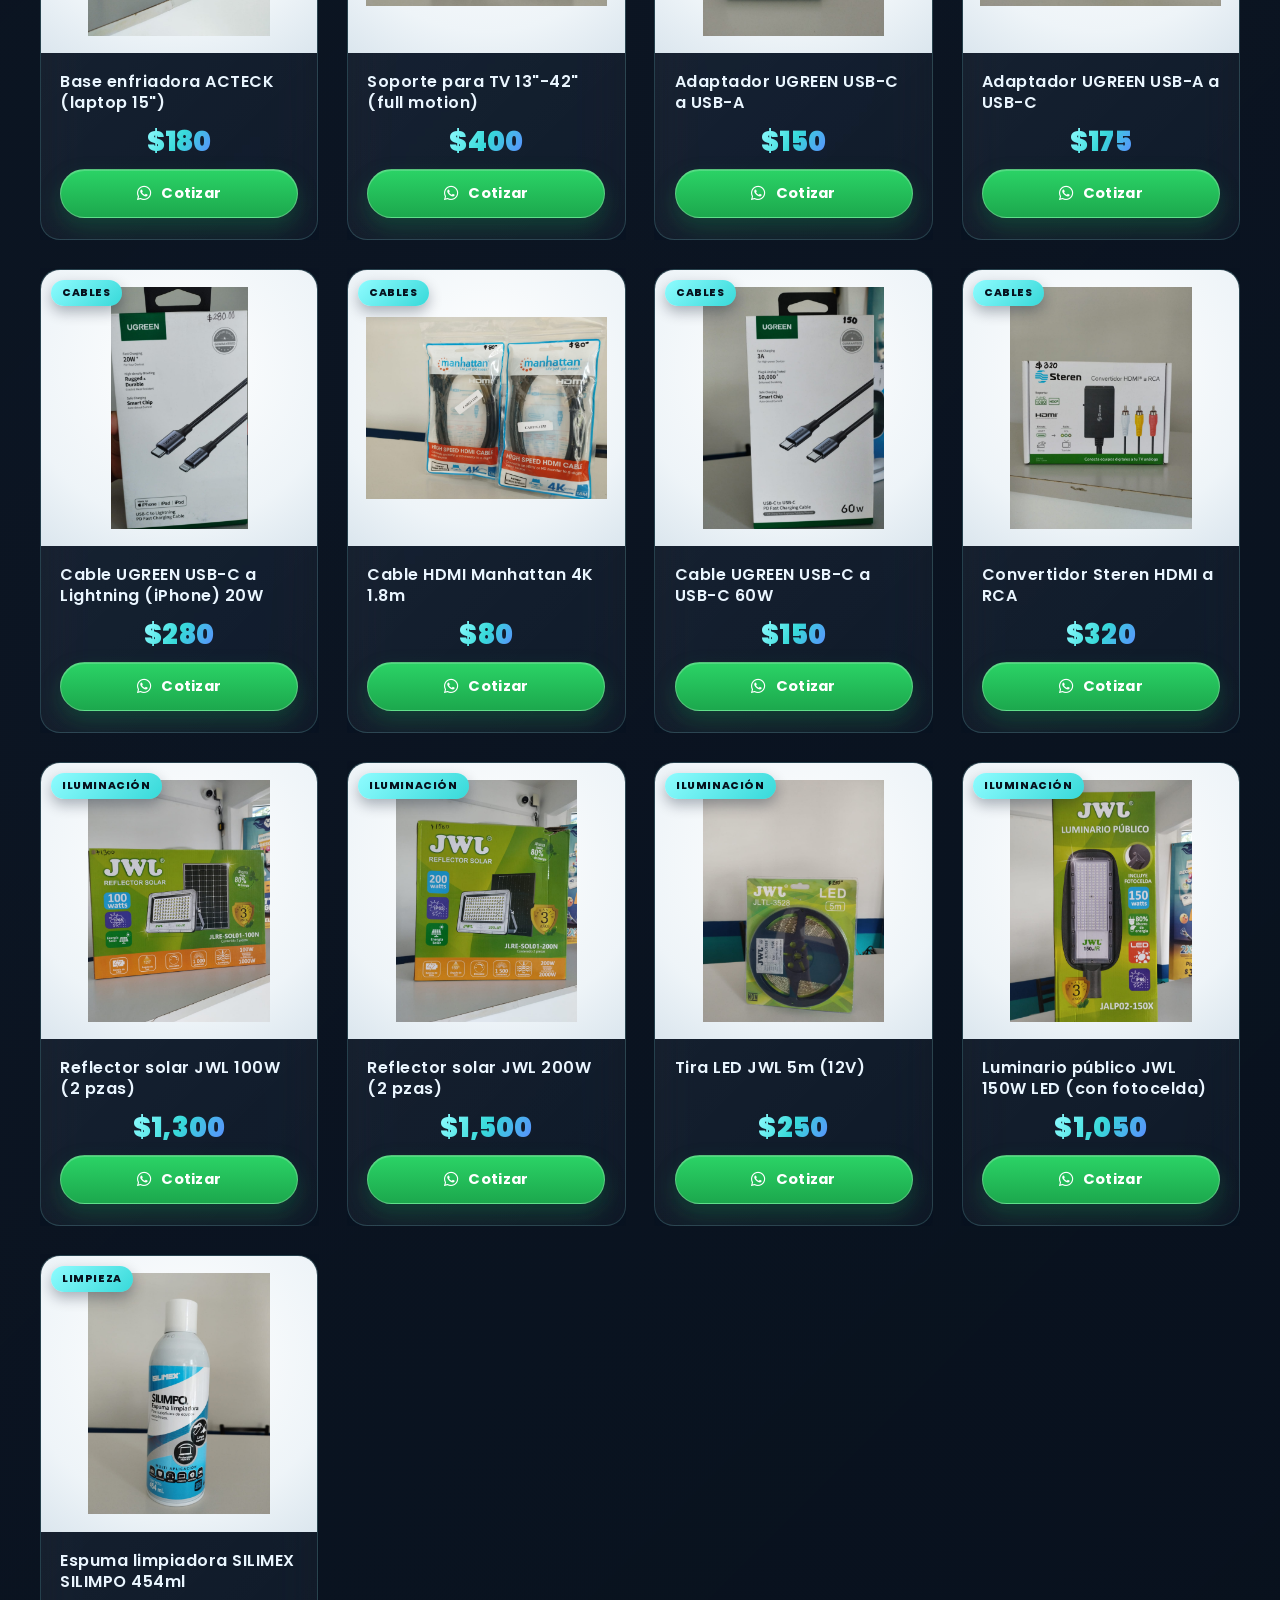
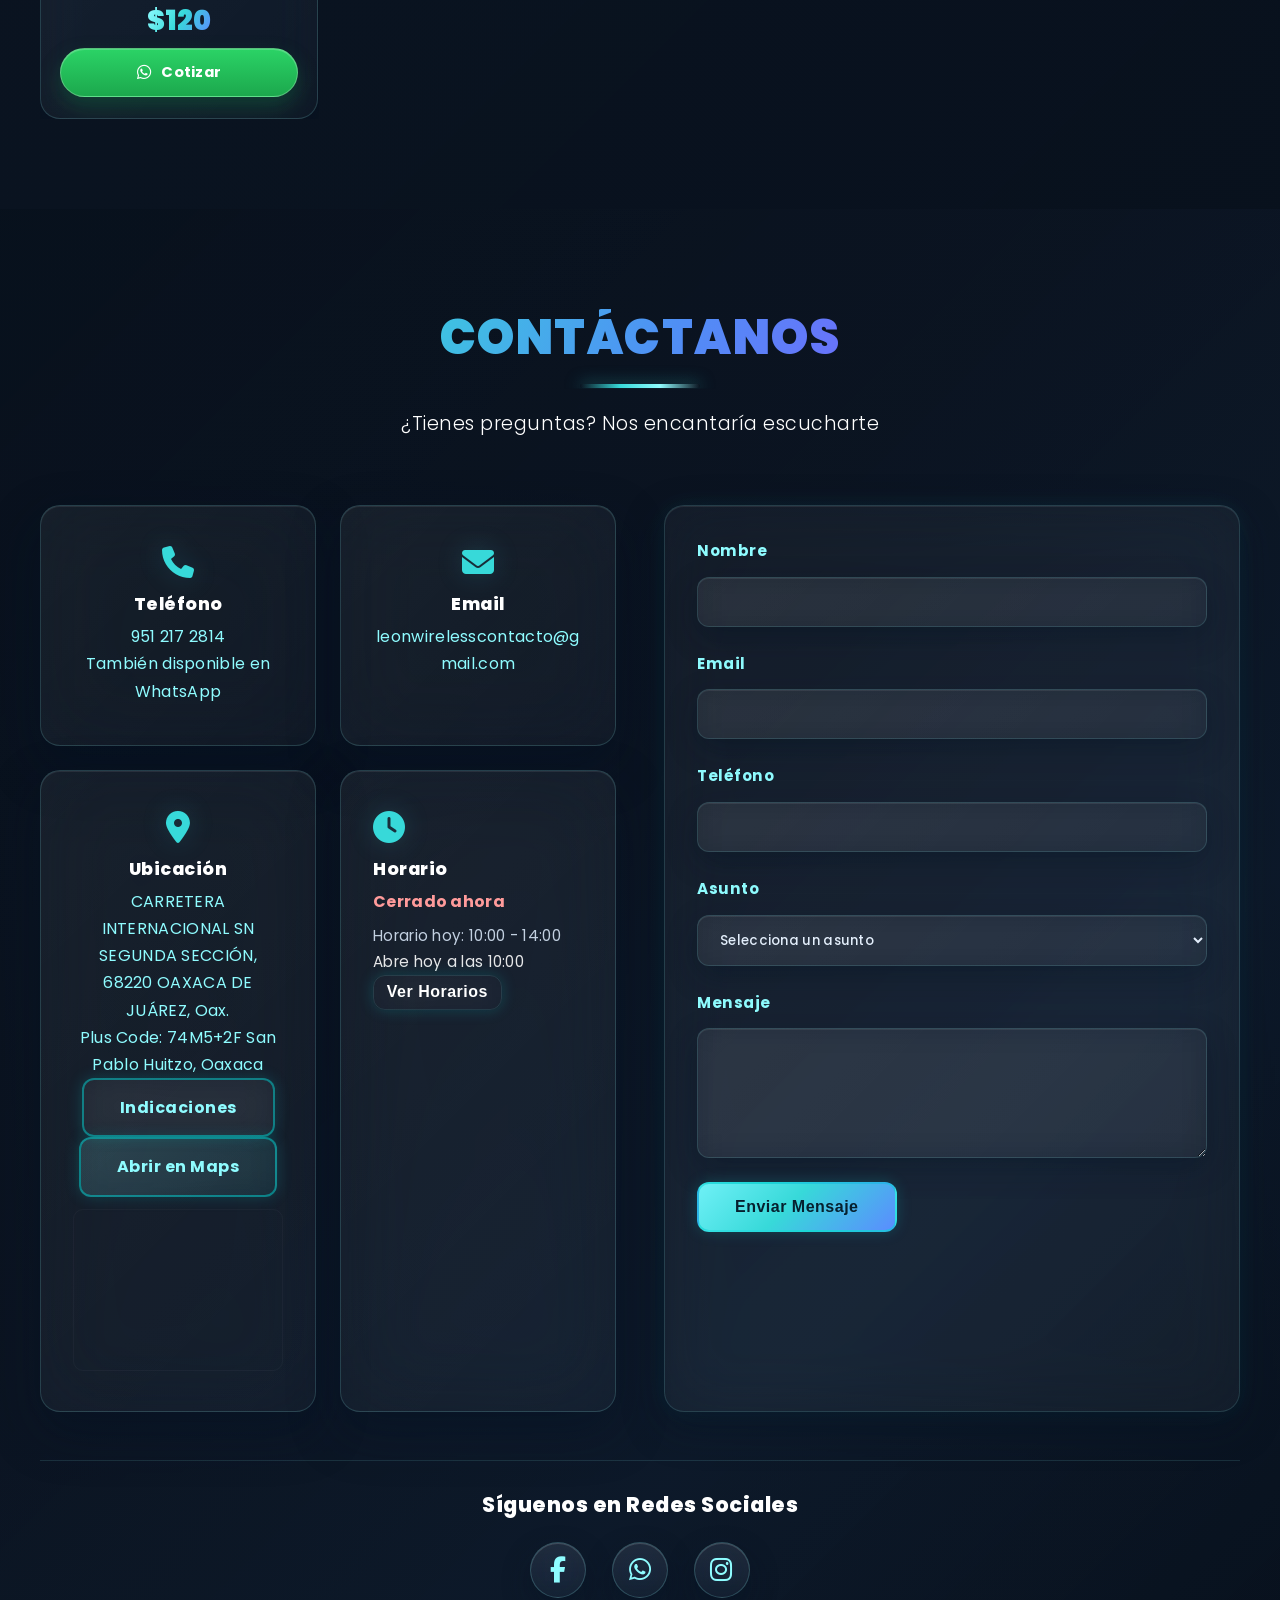
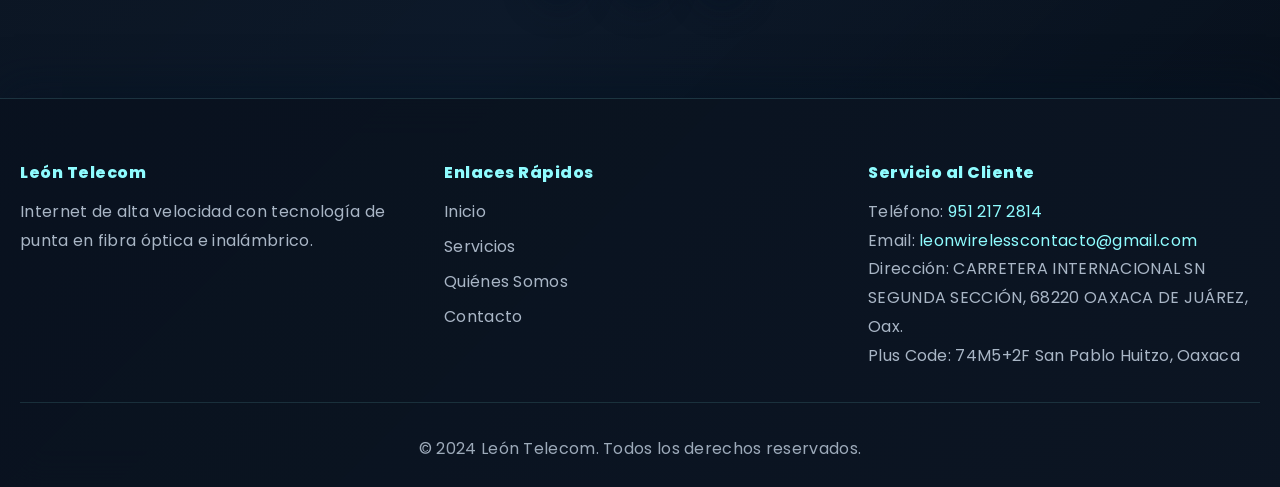
==== commit 6a884d8d: "web: logo nuevo (leon con contorno blanco + marca, fondo transparente) en nav y hero; separa la marc" ====
--- a/index.html
+++ b/index.html
@@ -21,7 +21,7 @@
     <link href="https://fonts.googleapis.com/css2?family=Poppins:wght@300;400;500;600;700;800;900&family=Montserrat:wght@400;500;600;700;800;900&display=swap" rel="stylesheet">
     <link rel="stylesheet" href="css/animations.css">
     <link rel="stylesheet" href="css/premium.css?v=28">
-    <link rel="stylesheet" href="css/realce.css?v=13">
+    <link rel="stylesheet" href="css/realce.css?v=14">
     <link rel="stylesheet" href="https://cdnjs.cloudflare.com/ajax/libs/font-awesome/6.4.0/css/all.min.css">
     <!-- Favicon -->
     <link rel="icon" type="image/png" href="images/favicon.png?v=1">
@@ -52,10 +52,8 @@
     <nav class="navbar">
         <div class="container-nav">
             <div class="nav-brand">
-                                <!-- Menu logo: león blanco (recoloreado) para que resalte sobre el fondo oscuro -->
-                                <img src="images/logoleonblanco.png" alt="León Telecom" class="logo" id="siteLogo">
-                                <!-- Fallback: keep vector file in assets/logo.svg if needed -->
-                <span class="brand-text">León Telecom</span>
+                                <!-- Logo con marca (león + contorno blanco + "León Telecom"), fondo transparente -->
+                                <img src="images/logoleoncontorno.png?v=2" alt="León Telecom" class="logo" id="siteLogo">
             </div>
             <button class="menu-toggle" id="menuToggle">
                 <span></span>
@@ -79,7 +77,7 @@
     <!-- Hero Section -->
     <section id="home" class="section hero-section active">
         <div class="hero-content">
-            <img src="images/logoleonblanco.png" alt="León Telecom" class="hero-logo" aria-hidden="true" data-reveal="zoom-in">
+            <img src="images/logoleoncontorno.png?v=2" alt="León Telecom" class="hero-logo" data-reveal="zoom-in">
             <h1 class="hero-title" data-reveal="rise" data-reveal-delay="0.1s">Internet de Alta Velocidad</h1>
             <p class="hero-subtitle" data-reveal="fade-up" data-reveal-delay="0.3s">Fibra Óptica e Internet Inalámbrico con tecnología de punta</p>
             <div class="hero-promo" data-reveal="fade-up" data-reveal-delay="0.4s">🎁 <strong>Primer mes GRATIS</strong> en Fibra Óptica</div>
--- a/css/realce.css
+++ b/css/realce.css
@@ -12,20 +12,32 @@
    La cara se ve gracias a los recortes transparentes que dejan pasar el
    fondo oscuro. Solo se le da un glow sutil para presencia premium. ------ */
 .hero-logo {
-  max-height: 150px !important;
+  max-height: 158px !important;
   background: none !important;
   box-shadow: none !important;
   border-radius: 0 !important;
   padding: 0 !important;
-  filter: drop-shadow(0 10px 26px rgba(0,0,0,0.40))
-          drop-shadow(0 0 30px rgba(70,216,230,0.22)) !important;
+  /* Logo a todo color con contorno blanco: sombra suave (sin el glow cyan de antes). */
+  filter: drop-shadow(0 12px 28px rgba(0,0,0,0.45)) !important;
 }
 .logo {
   background: none !important;
   box-shadow: none !important;
   border-radius: 0 !important;
   padding: 0 !important;
-  filter: drop-shadow(0 0 9px rgba(70,216,230,0.30)) !important;
+  max-height: 56px !important;
+  filter: drop-shadow(0 5px 12px rgba(0,0,0,0.42)) !important;
+}
+
+/* ---------- NAV: separar la marca del menú ("LEÓN TELECOM" ↔ "Inicio") --- */
+/* El menú llenaba los 1200px y el logo quedaba pegado a "Inicio".
+   Damos un respiro garantizado y un poco más de ancho, y ajustamos el gap
+   del menú para que todo siga cabiendo en una sola línea. */
+.navbar .container-nav { max-width: 1280px !important; gap: 2.2rem !important; }
+.navbar .nav-menu { gap: 1.4rem !important; }
+@media (max-width: 768px) {
+  .logo { max-height: 46px !important; }
+  .navbar .container-nav { gap: 1rem !important; }
 }
 
 /* ---------- 2) PALETA MÁS VIVA (se suma el violeta) ------------------- */
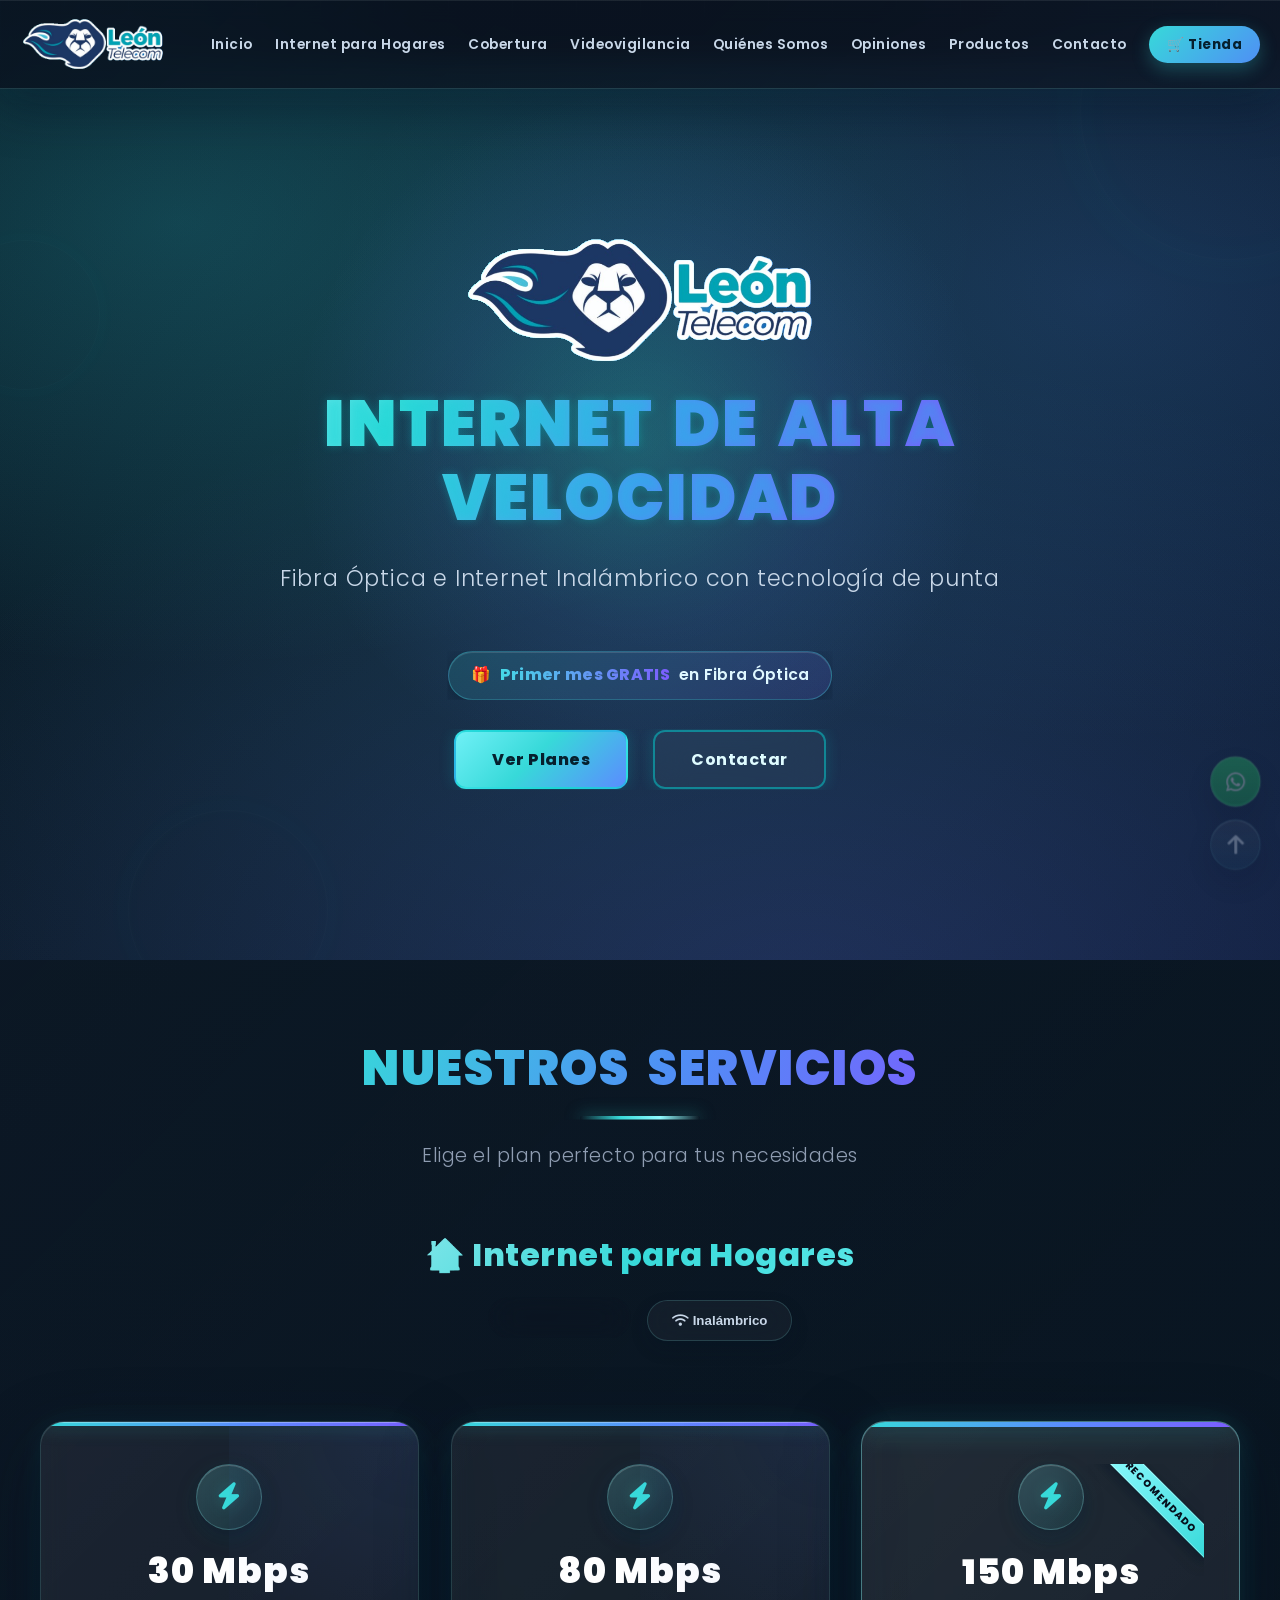
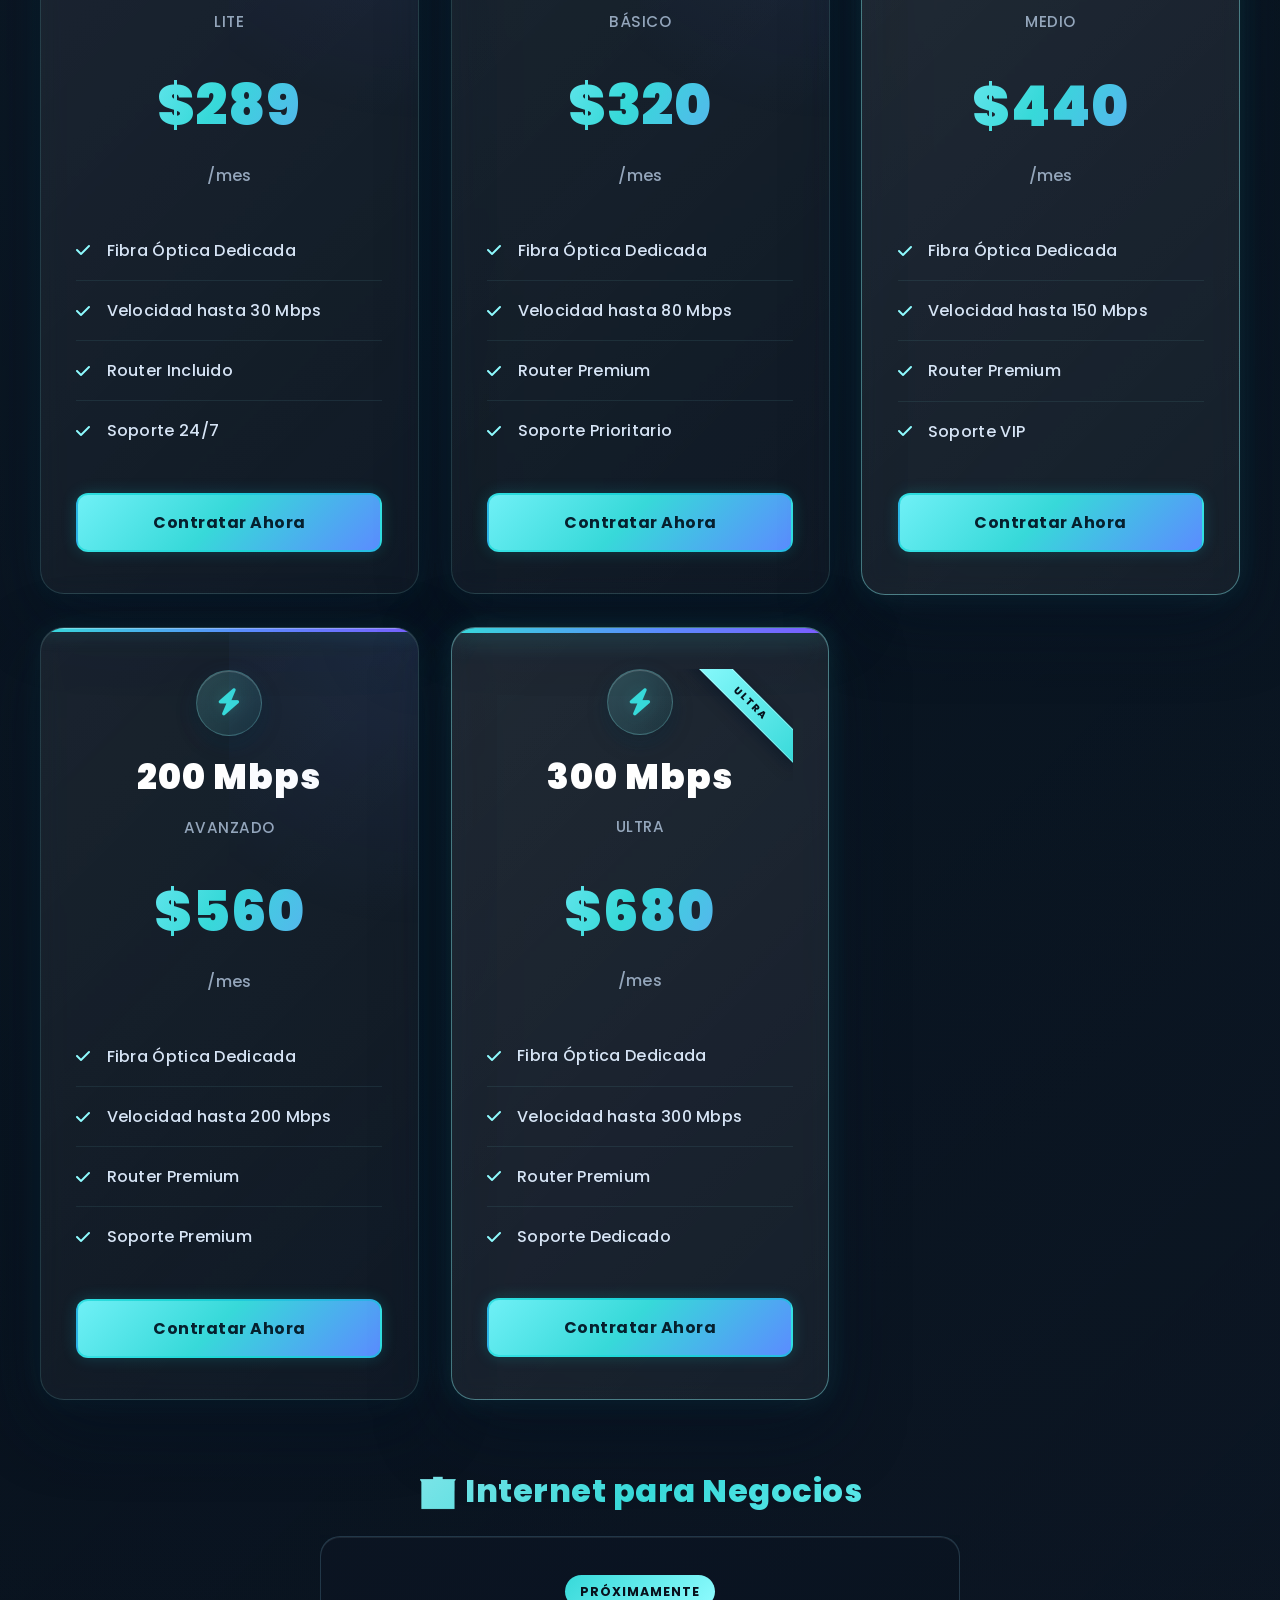
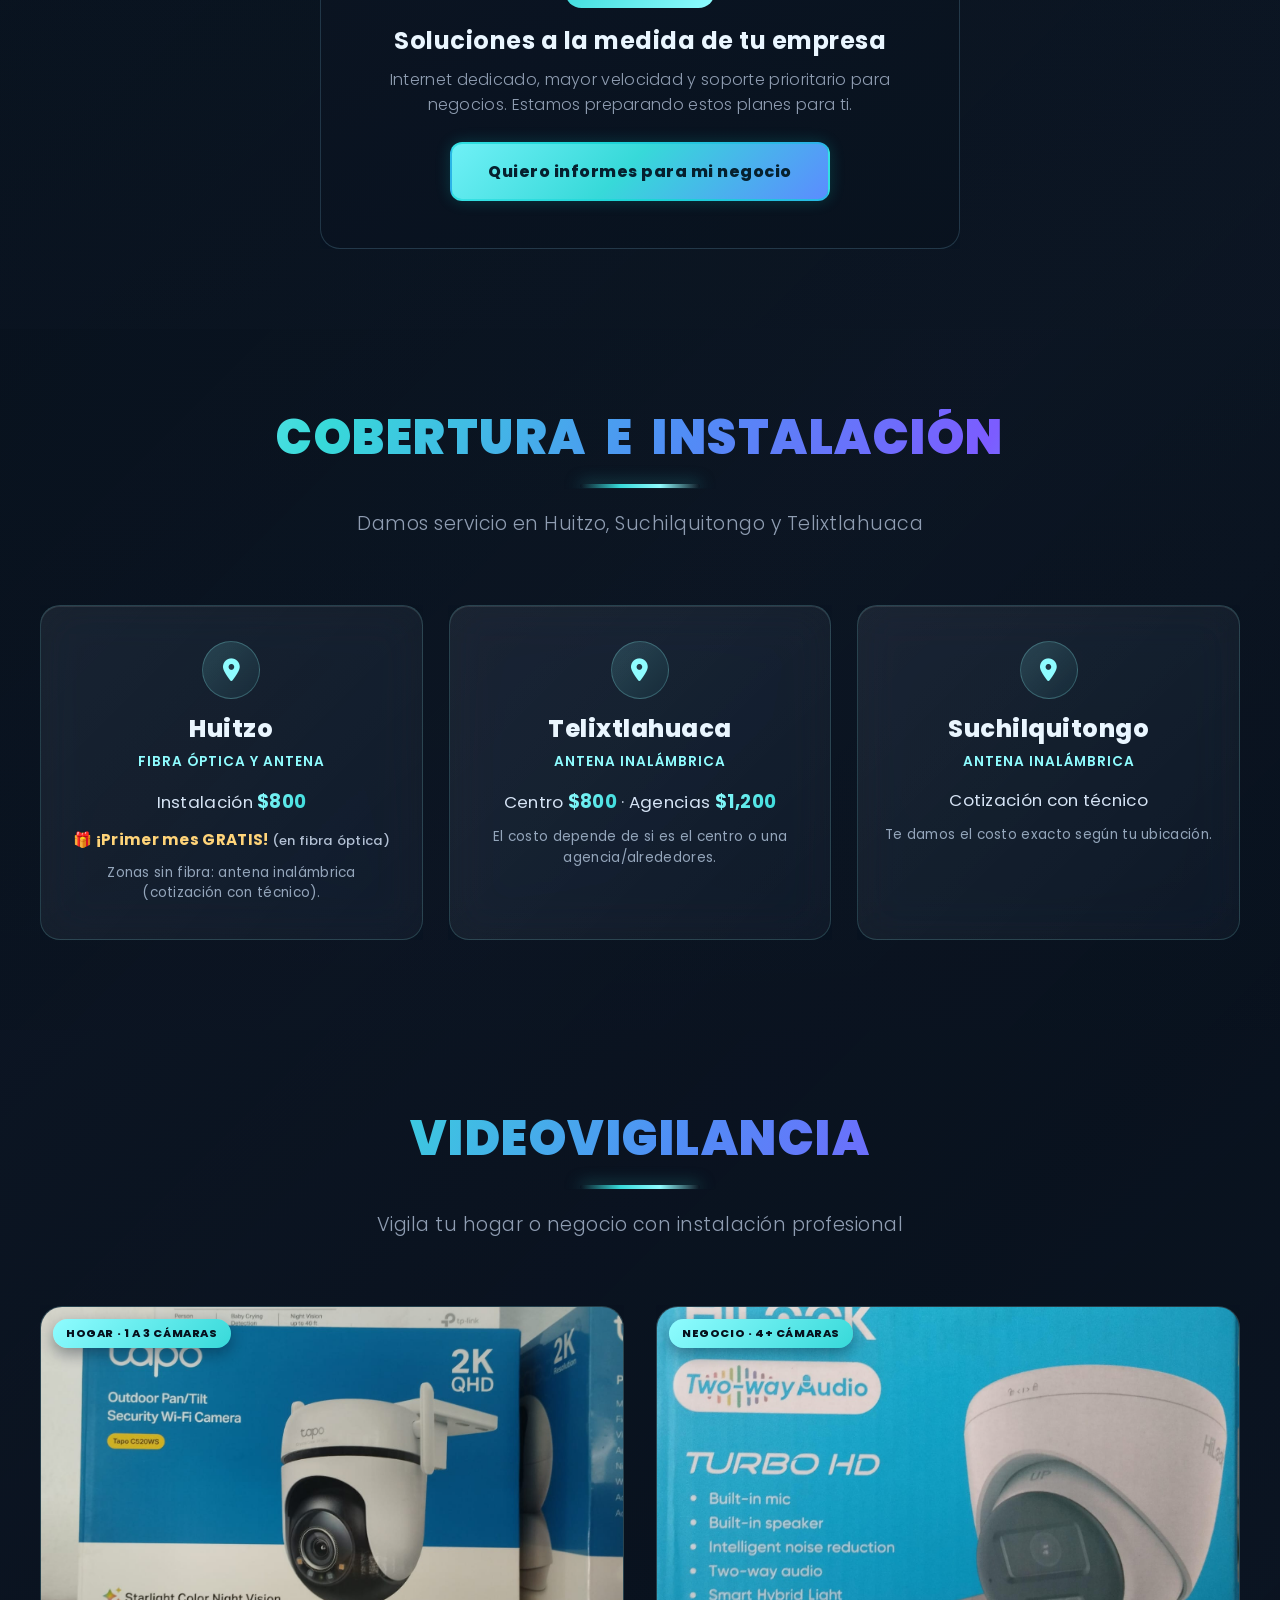
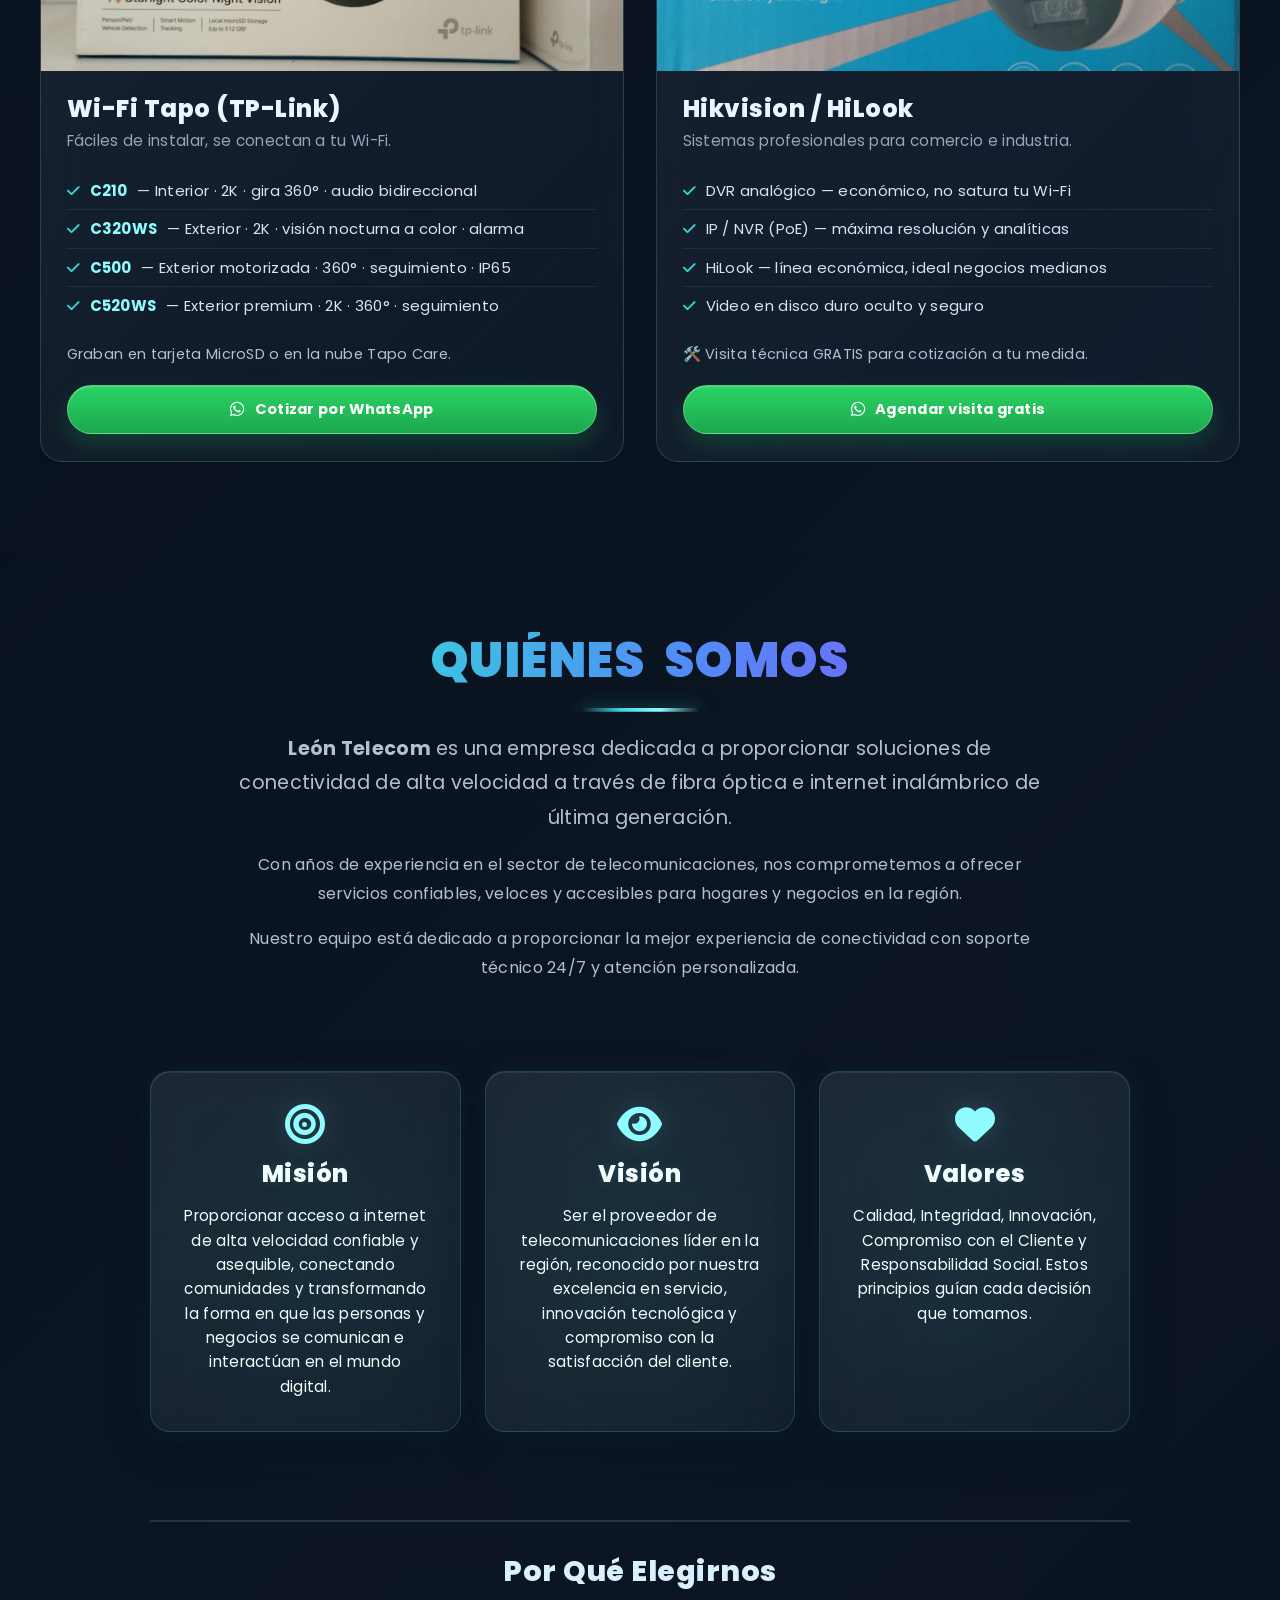
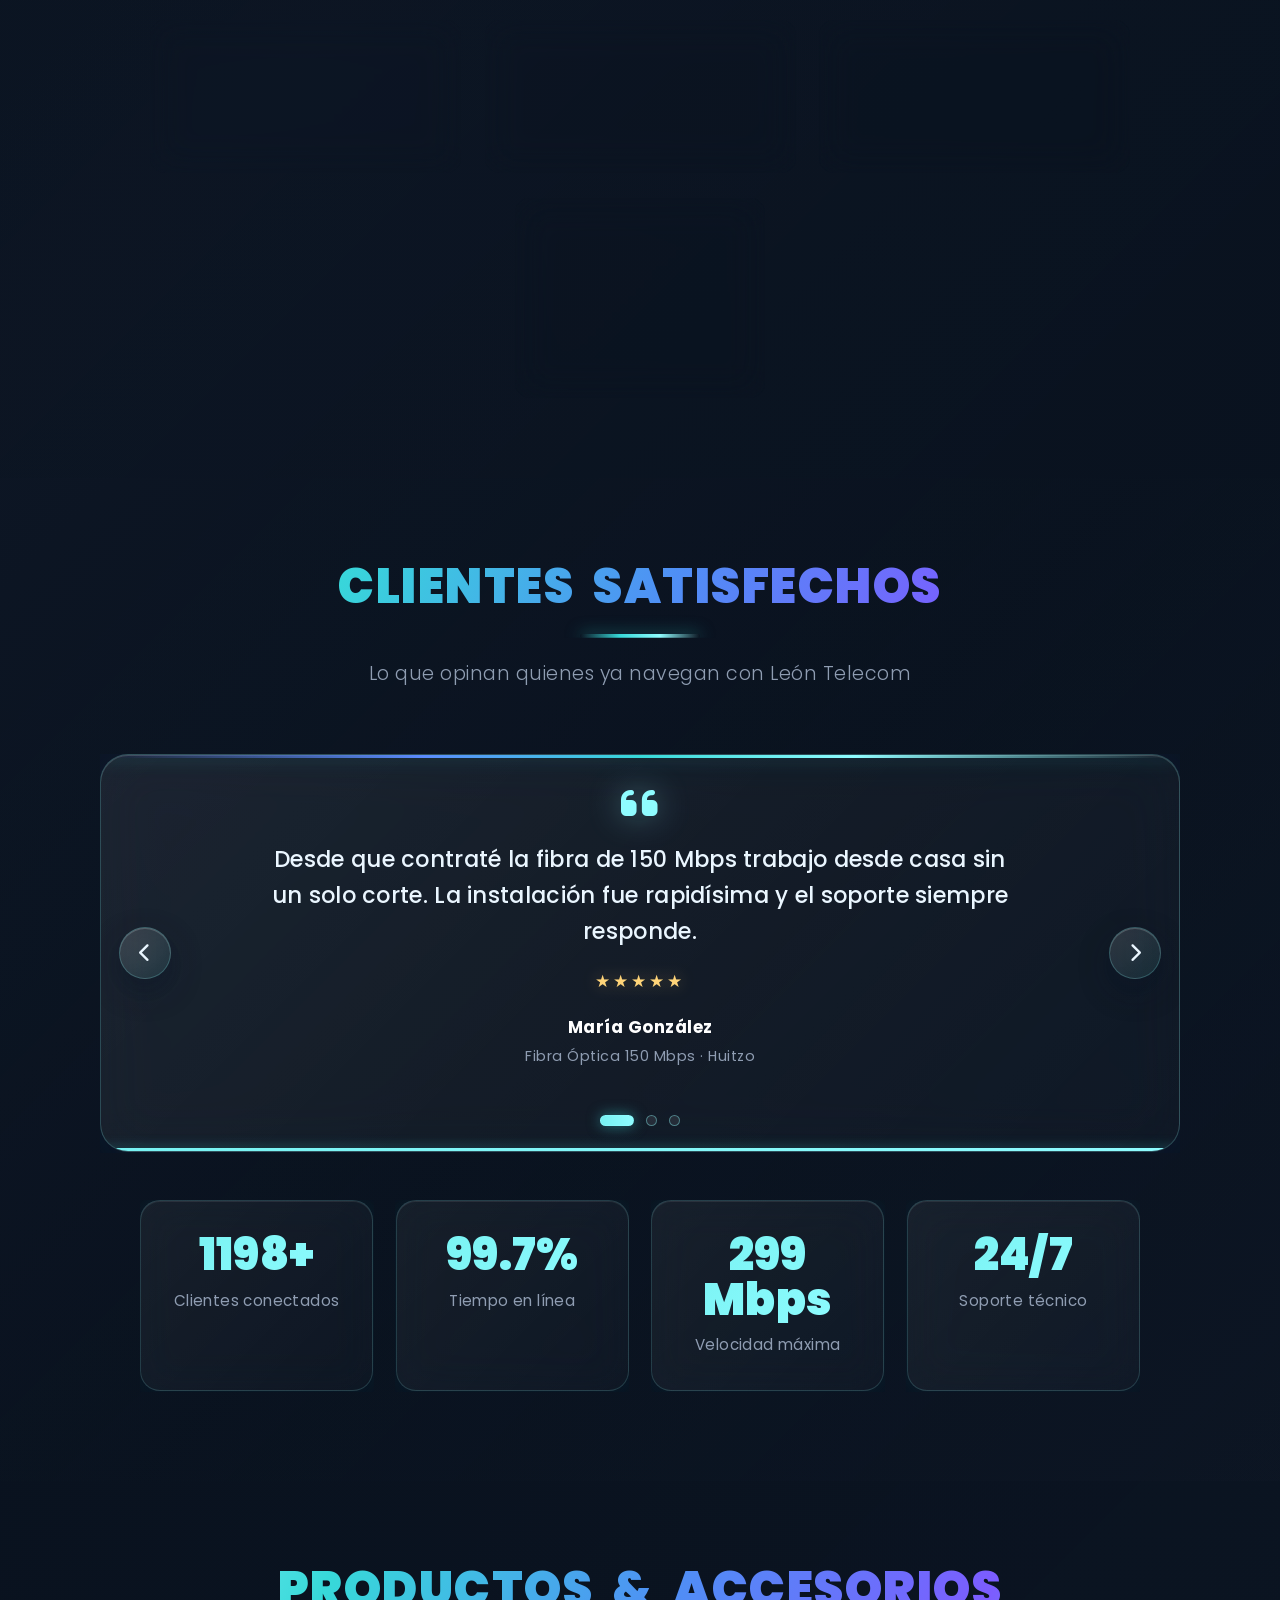
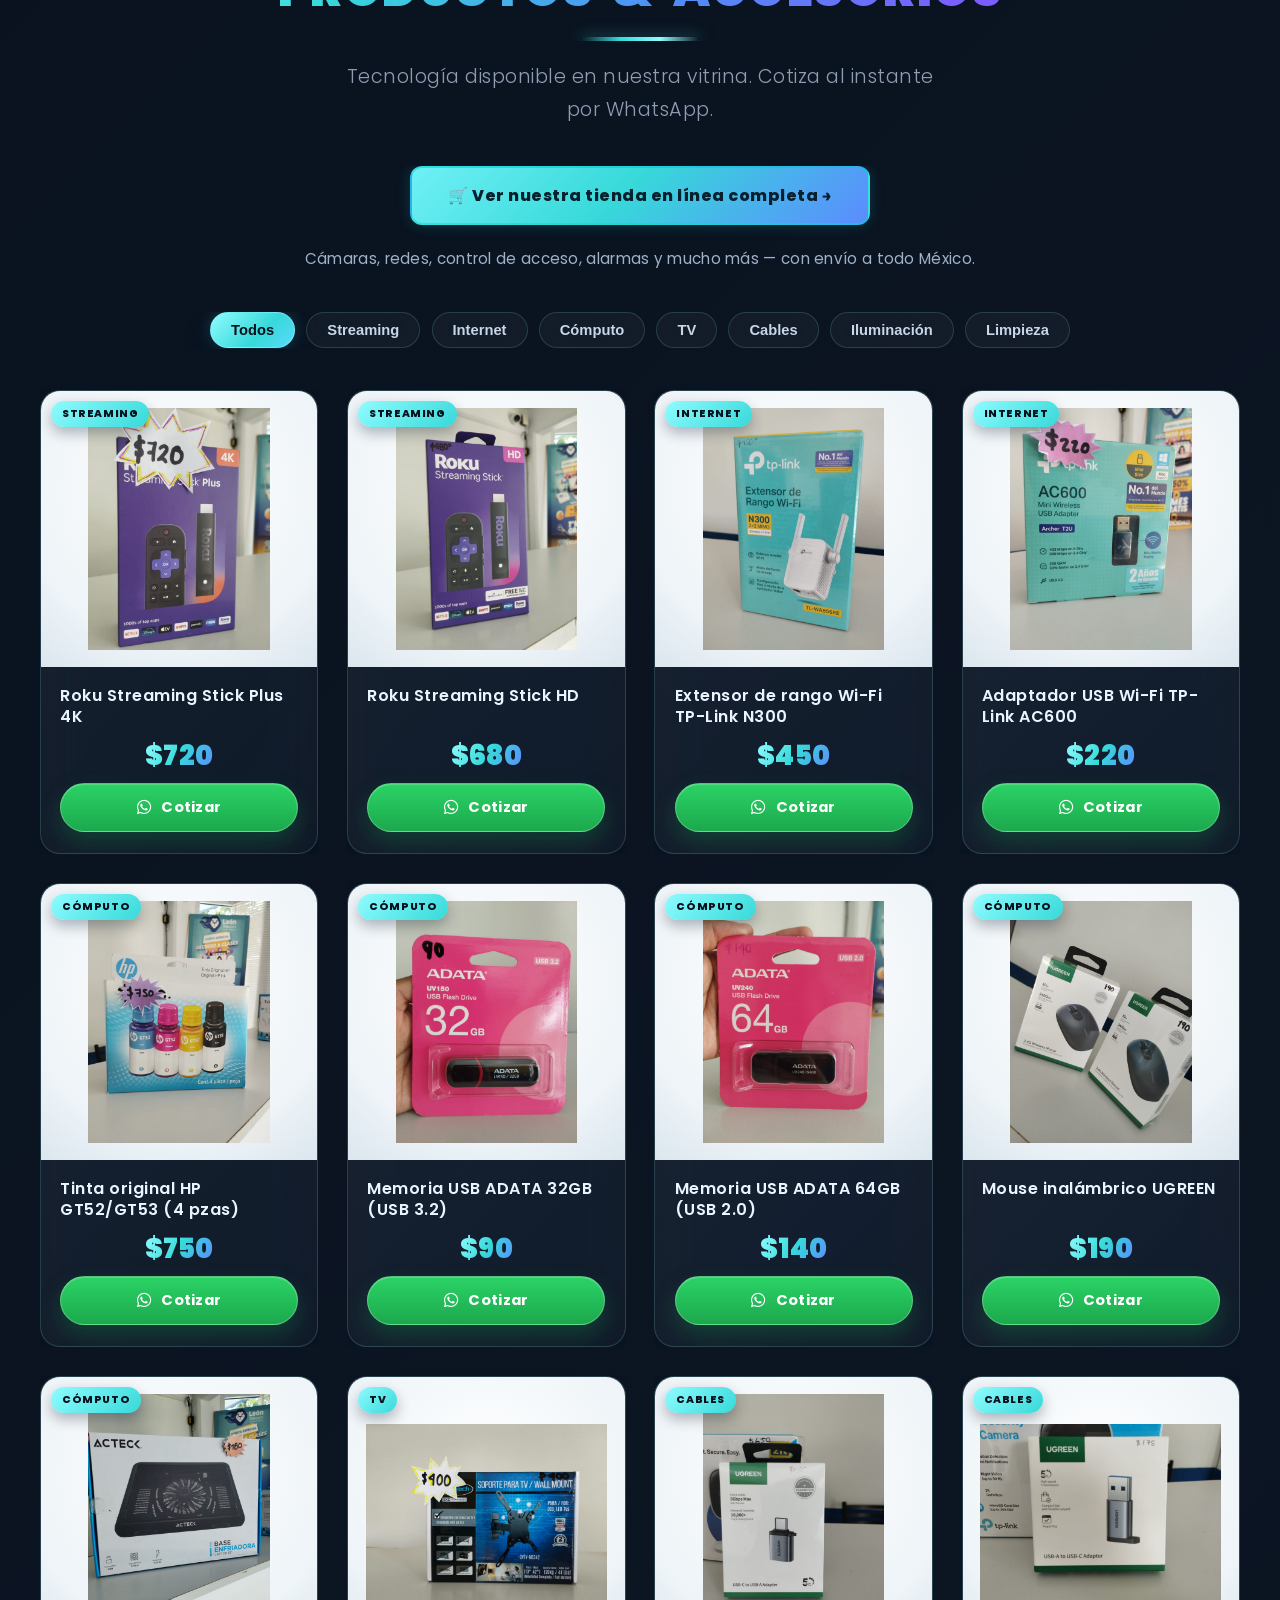
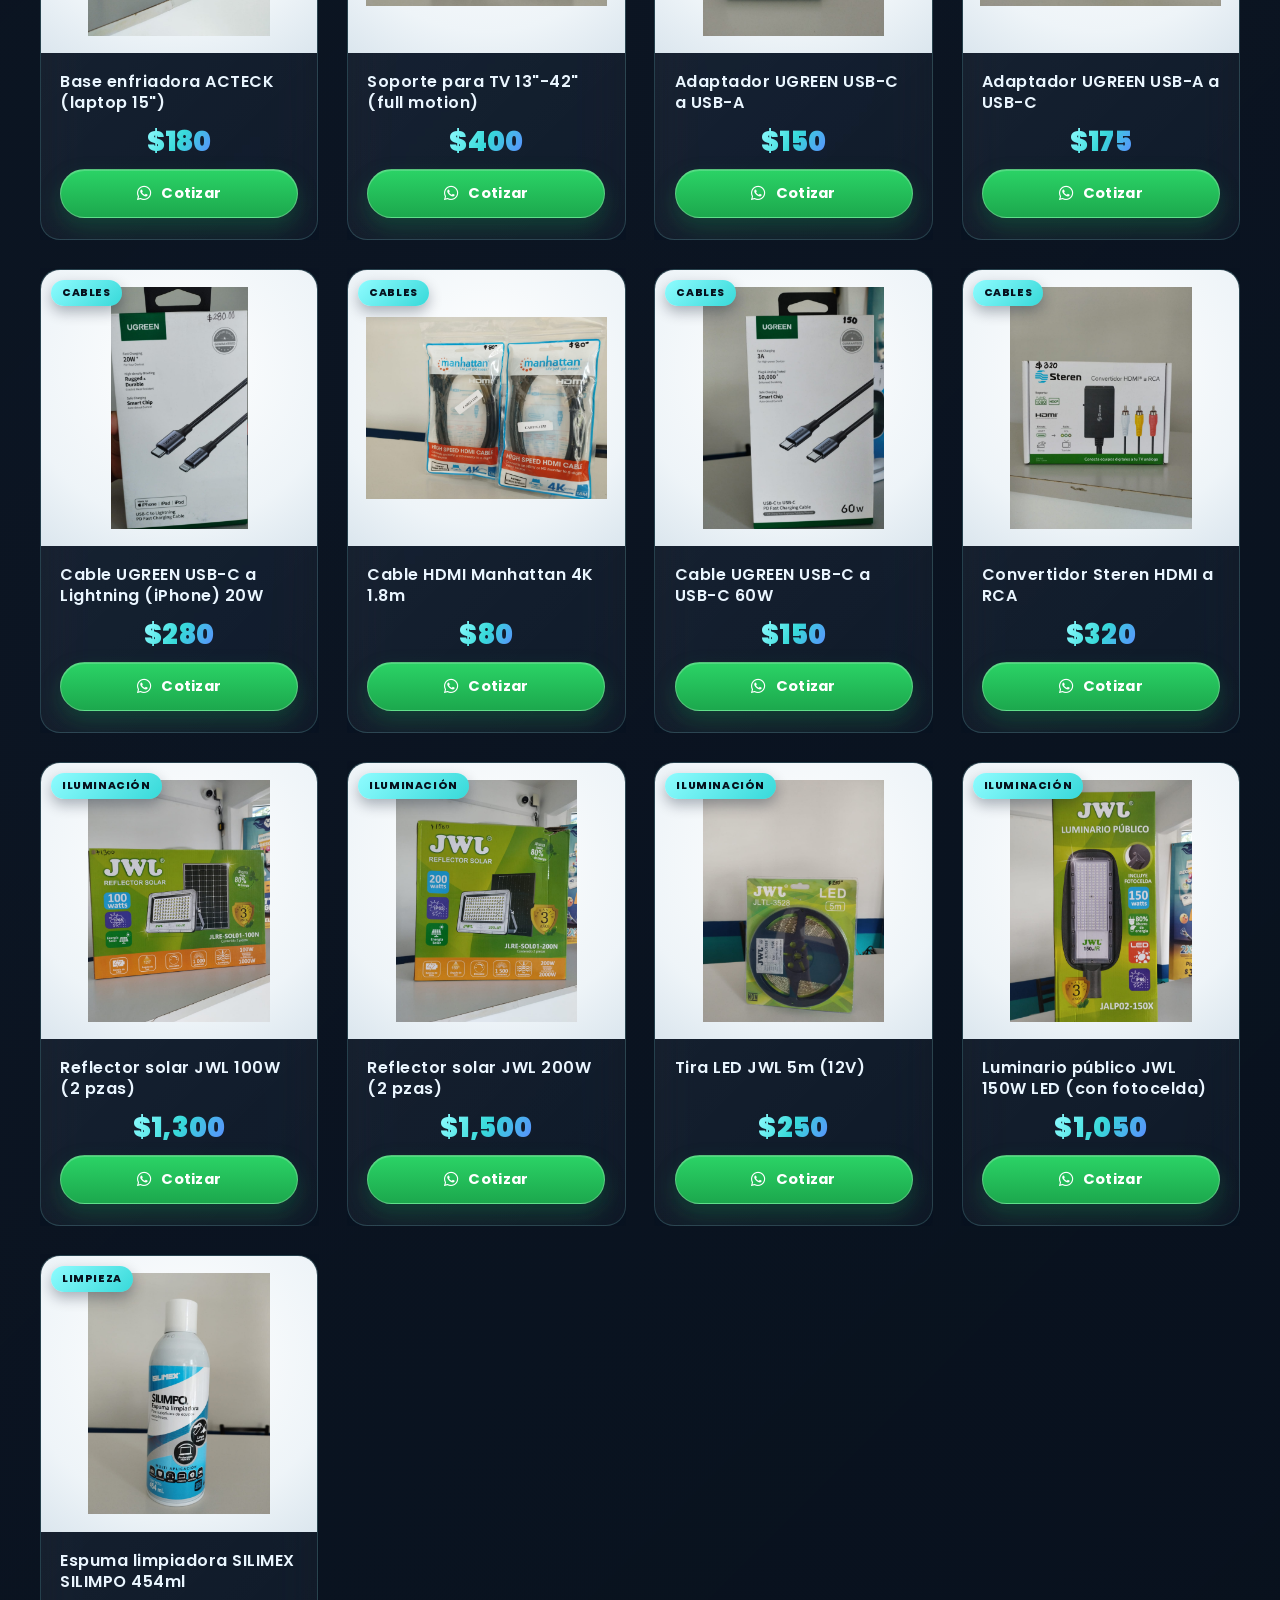
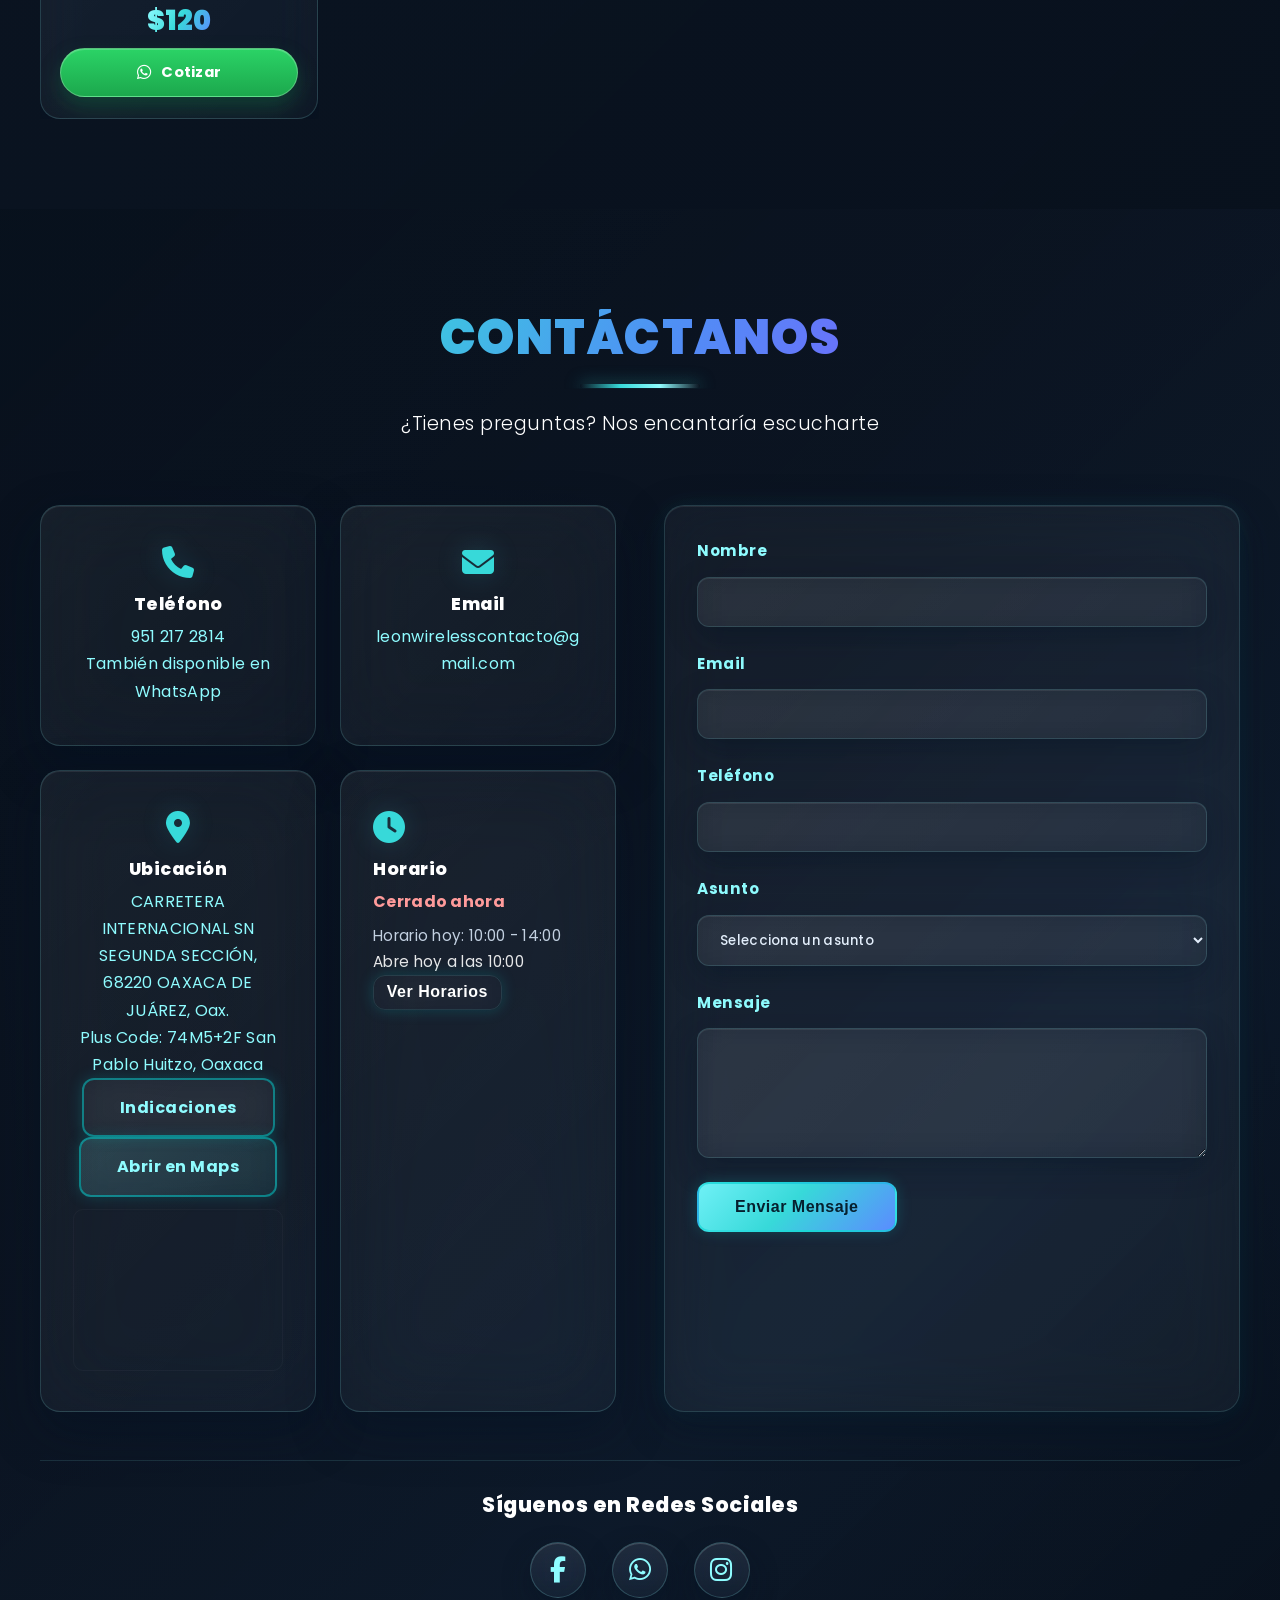
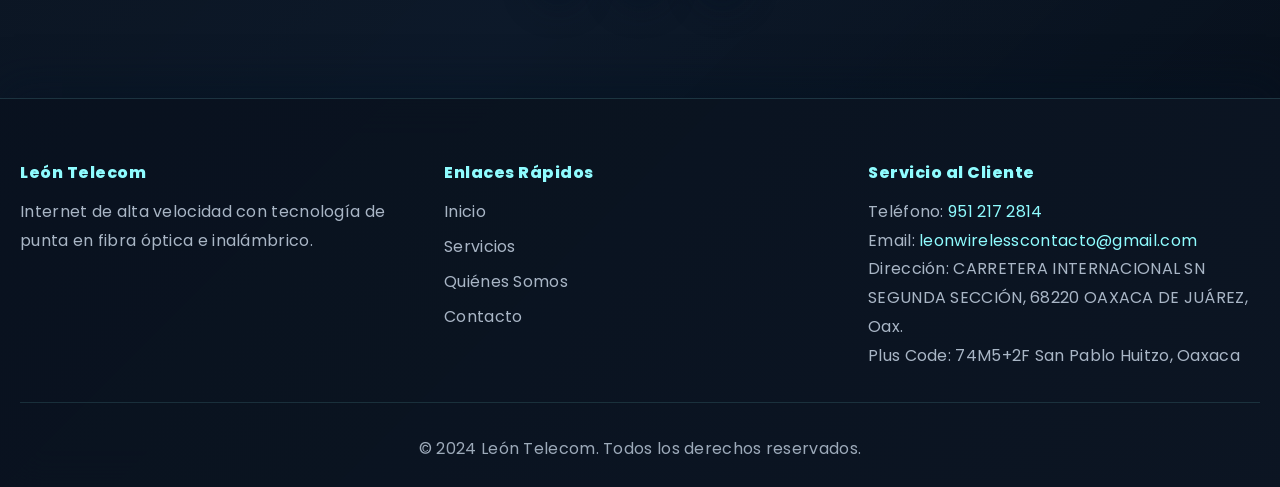
==== commit 7f957e24: "web: quita el glow cyan del logo (blur 26px de premium.css) que se veia como un 'cuadrado' feo alred" ====
--- a/index.html
+++ b/index.html
@@ -21,7 +21,7 @@
     <link href="https://fonts.googleapis.com/css2?family=Poppins:wght@300;400;500;600;700;800;900&family=Montserrat:wght@400;500;600;700;800;900&display=swap" rel="stylesheet">
     <link rel="stylesheet" href="css/animations.css">
     <link rel="stylesheet" href="css/premium.css?v=28">
-    <link rel="stylesheet" href="css/realce.css?v=14">
+    <link rel="stylesheet" href="css/realce.css?v=15">
     <link rel="stylesheet" href="https://cdnjs.cloudflare.com/ajax/libs/font-awesome/6.4.0/css/all.min.css">
     <!-- Favicon -->
     <link rel="icon" type="image/png" href="images/favicon.png?v=1">
--- a/css/realce.css
+++ b/css/realce.css
@@ -15,19 +15,26 @@
   max-height: 158px !important;
   background: none !important;
   box-shadow: none !important;
+  border: none !important;
+  outline: none !important;
   border-radius: 0 !important;
   padding: 0 !important;
-  /* Logo a todo color con contorno blanco: sombra suave (sin el glow cyan de antes). */
-  filter: drop-shadow(0 12px 28px rgba(0,0,0,0.45)) !important;
+  /* SIN filtro: el glow cyan de premium.css (blur 26px) difuminaba el logo+texto
+     en un "cuadrado" feo. El logo ya trae su contorno blanco, no necesita glow. */
+  filter: none !important;
+  animation: none !important;   /* quita el "breathing" que pulsaba el glow */
 }
 .logo {
   background: none !important;
   box-shadow: none !important;
+  border: none !important;
+  outline: none !important;
   border-radius: 0 !important;
   padding: 0 !important;
   max-height: 56px !important;
-  filter: drop-shadow(0 5px 12px rgba(0,0,0,0.42)) !important;
+  filter: none !important;
 }
+.logo:hover { filter: none !important; animation: none !important; }  /* sin glow/giro al pasar el mouse */
 
 /* ---------- NAV: separar la marca del menú ("LEÓN TELECOM" ↔ "Inicio") --- */
 /* El menú llenaba los 1200px y el logo quedaba pegado a "Inicio".
